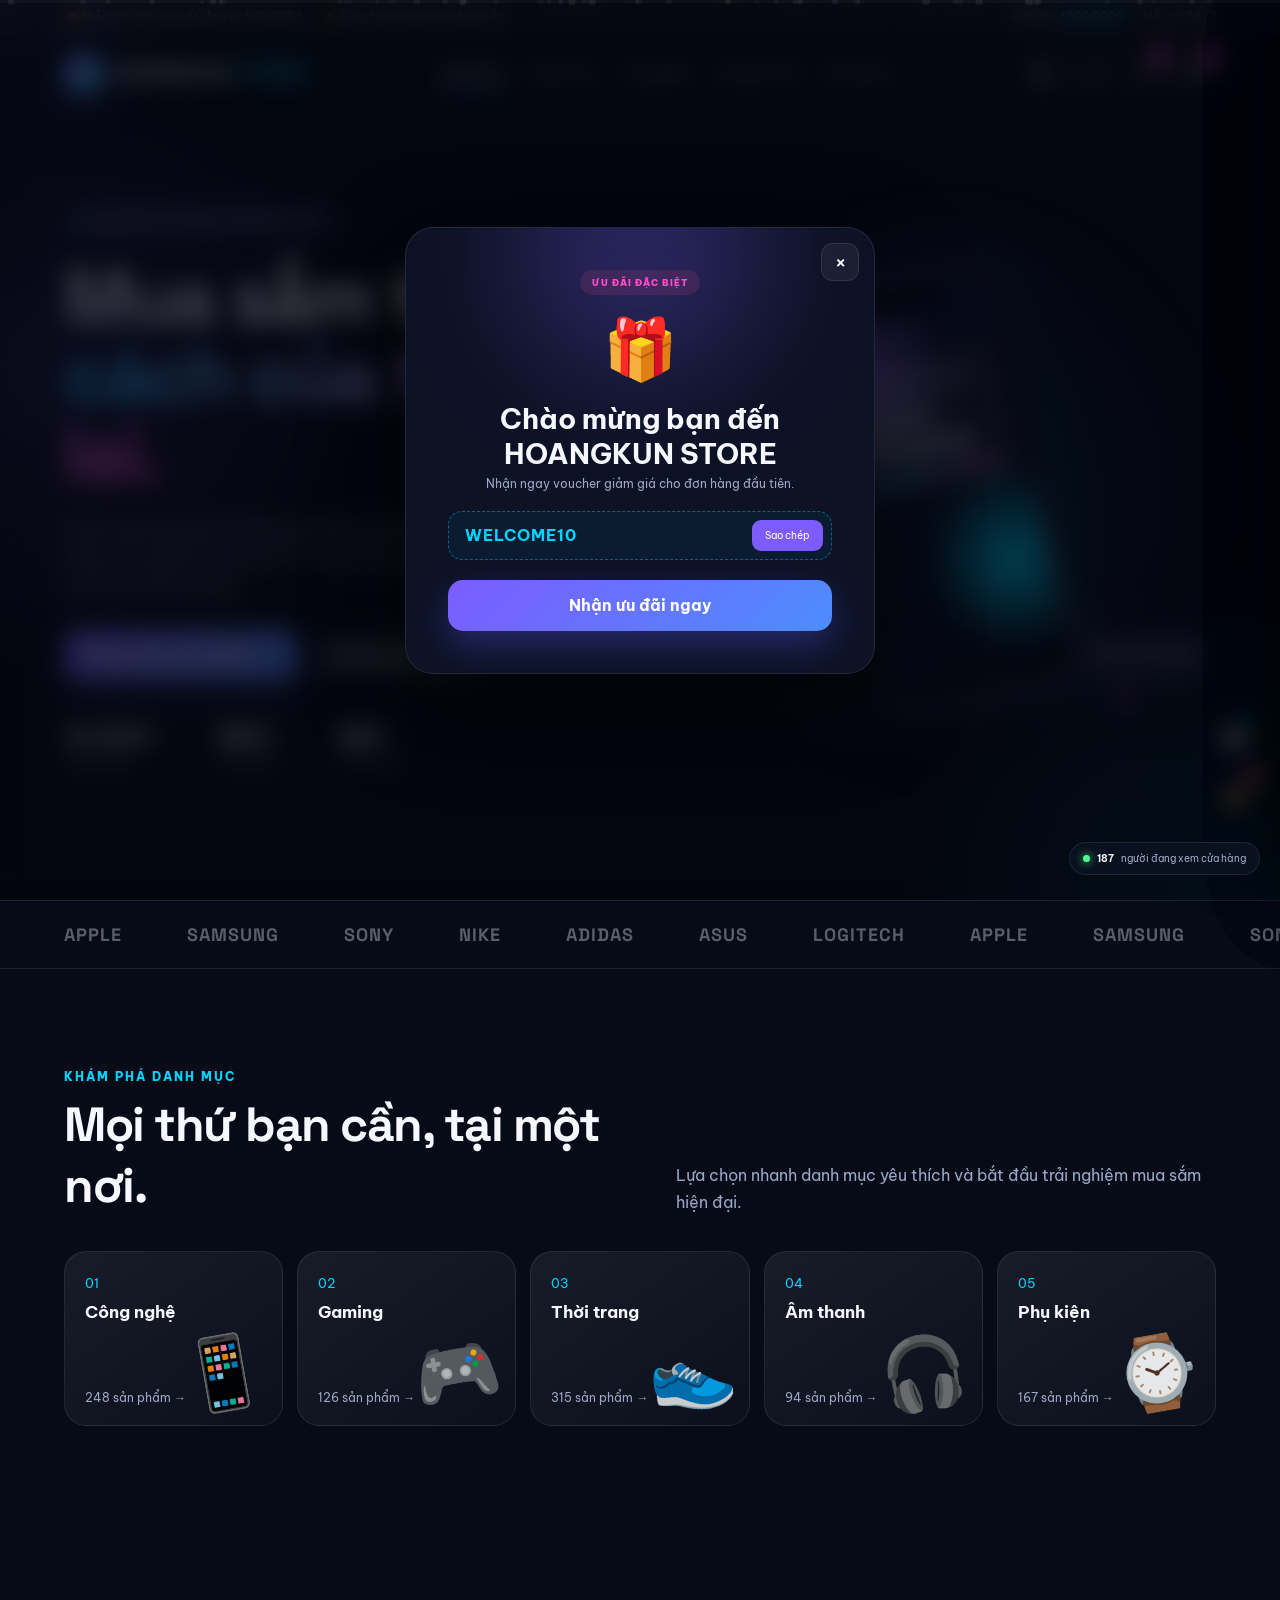
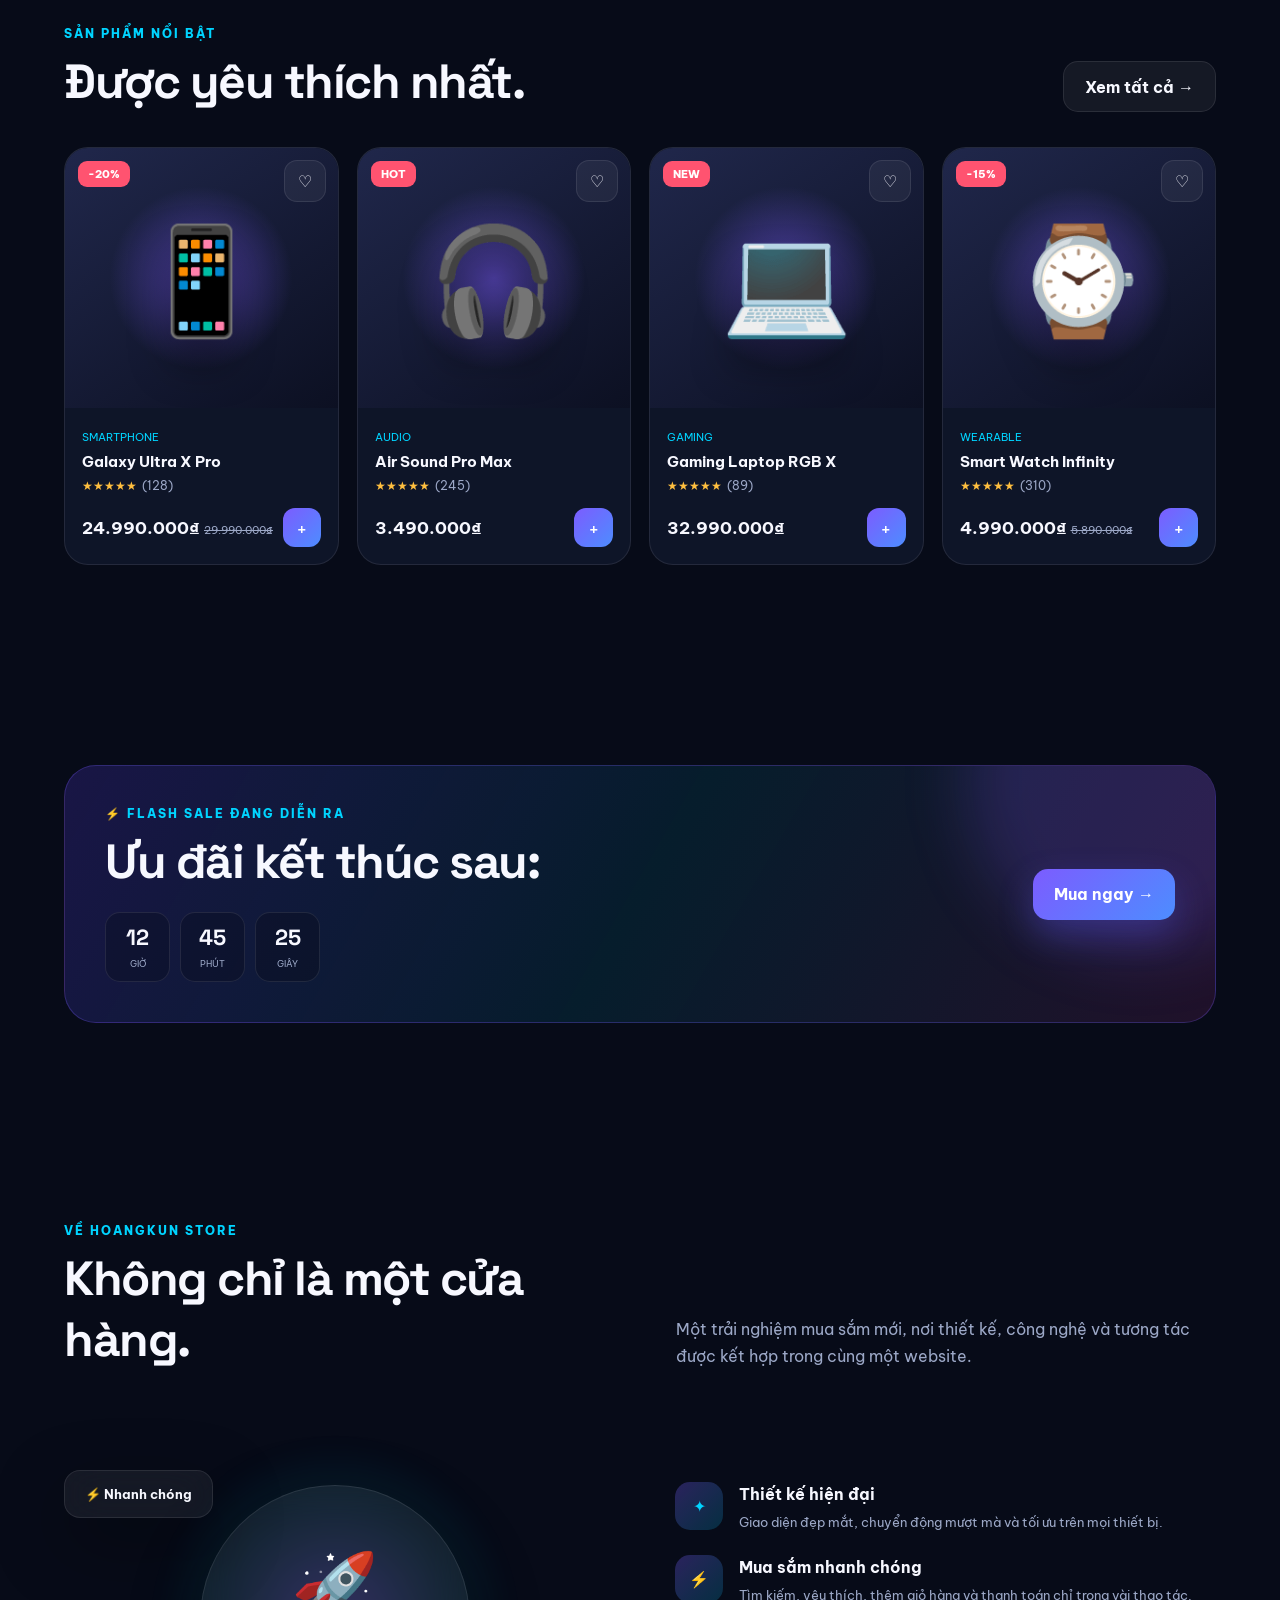
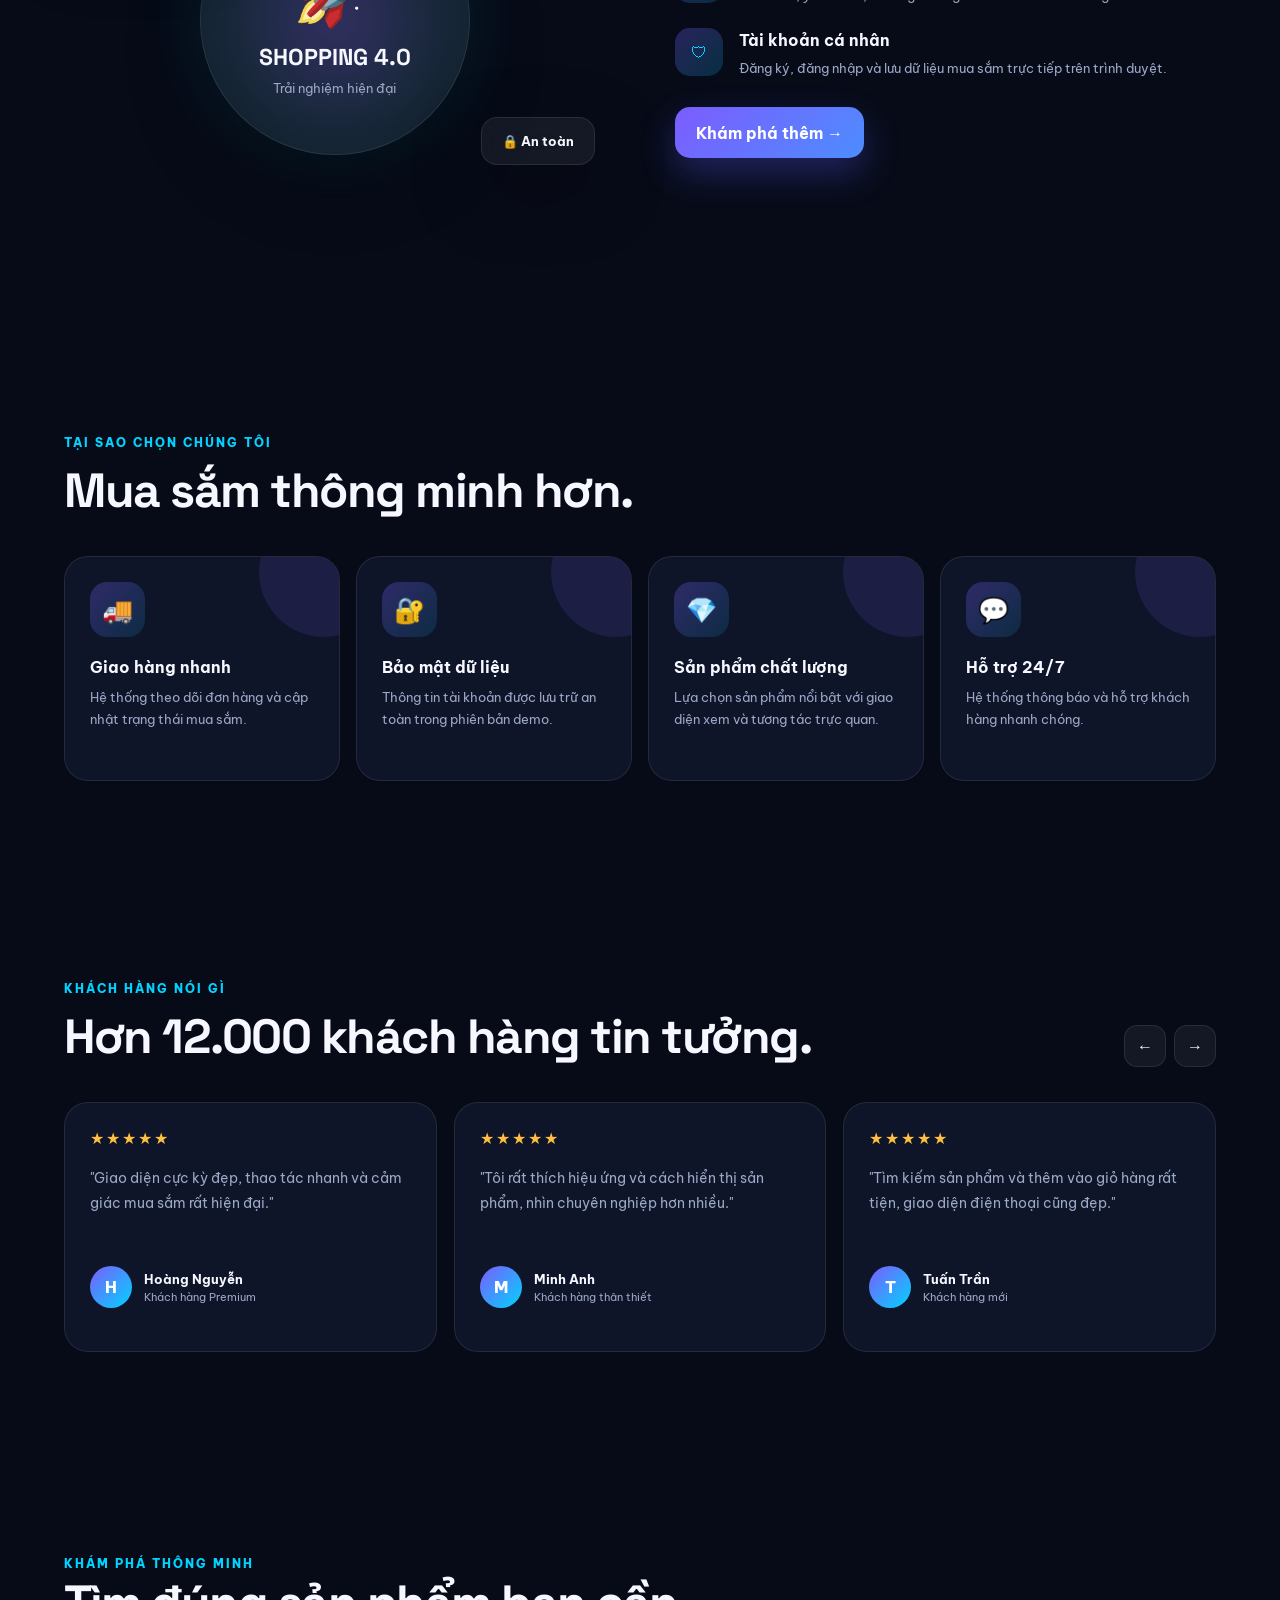
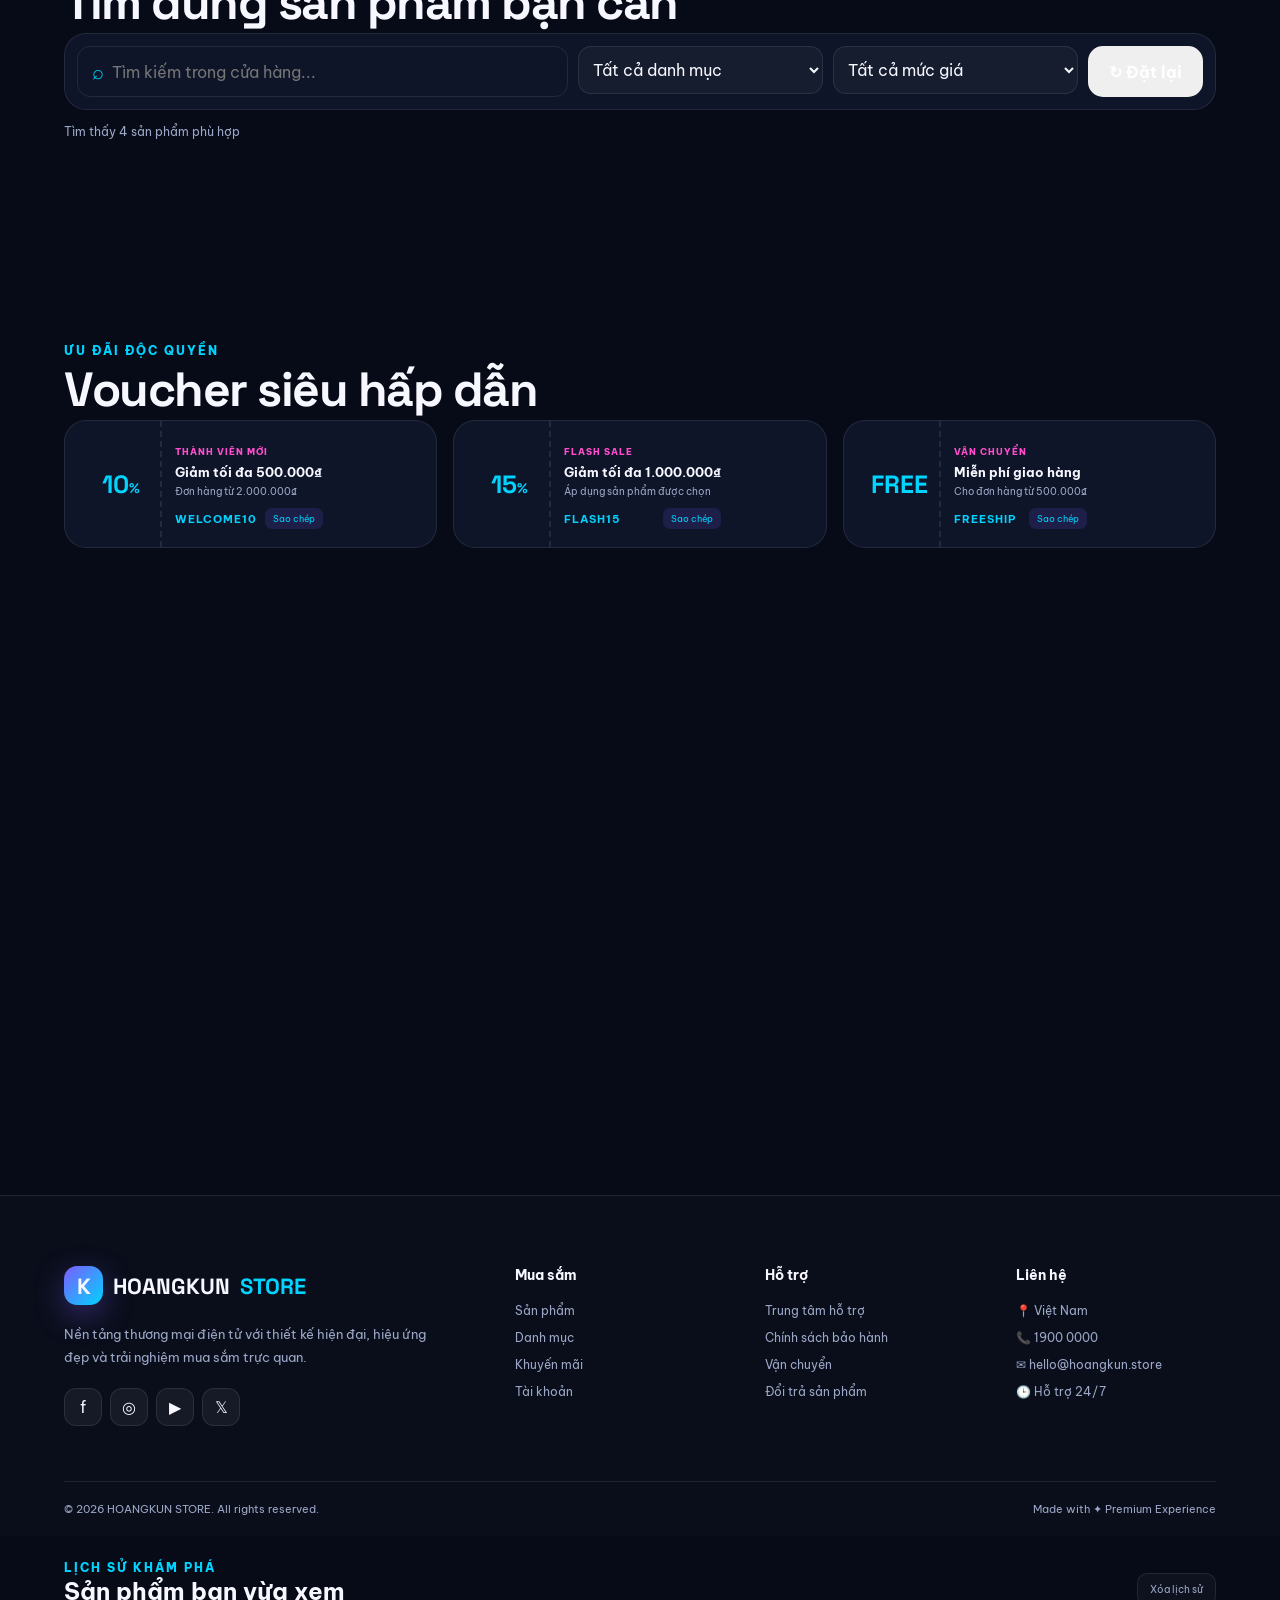
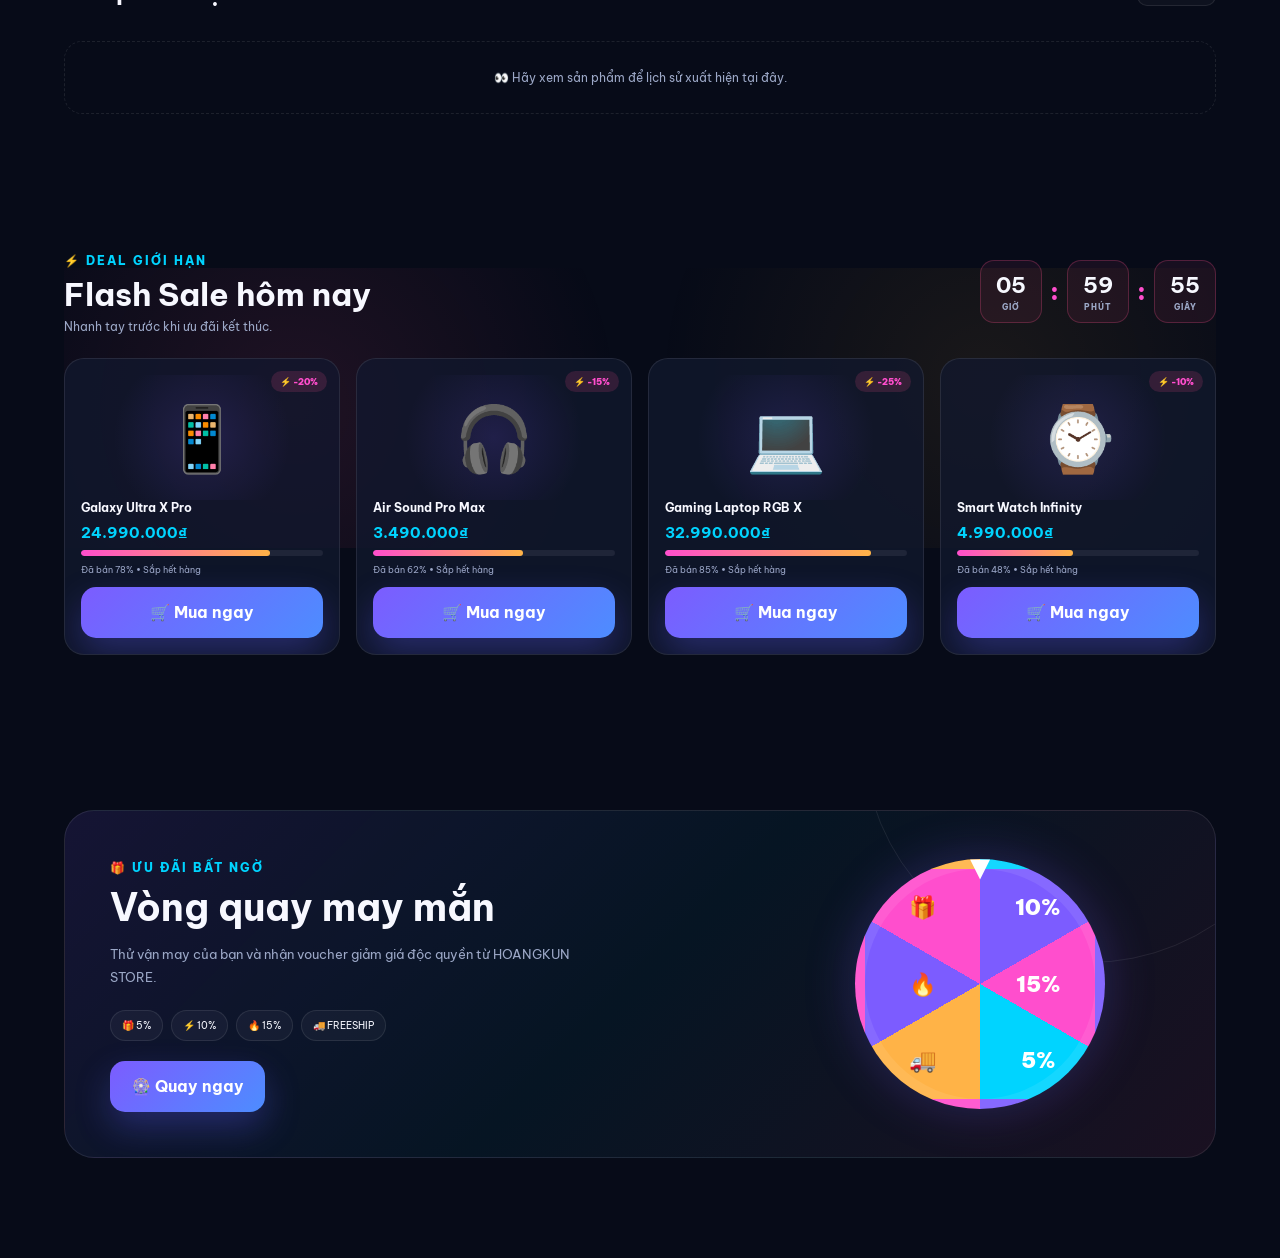
==== index.html @ 0fa78412 "Update index.html" ====
<!DOCTYPE html>
<html lang="vi">
<head>
<meta charset="UTF-8">
<meta name="viewport" content="width=device-width,initial-scale=1.0">
<meta name="theme-color" content="#070b18">
<title>HOANGKUN STORE | Premium Shopping</title>
<link rel="preconnect" href="https://fonts.googleapis.com">
<link rel="preconnect" href="https://fonts.gstatic.com" crossorigin>
<link href="https://fonts.googleapis.com/css2?family=Be+Vietnam+Pro:wght@400;500;600;700;800;900&family=Space+Grotesk:wght@400;500;600;700&display=swap" rel="stylesheet">
<style>
:root{
    --bg:#070b18;
    --bg2:#0d1225;
    --card:rgba(18,25,48,.72);
    --card-solid:#111a31;
    --text:#f7f8ff;
    --muted:#9ca8c7;
    --primary:#7c5cff;
    --primary2:#00d4ff;
    --pink:#ff4ecd;
    --green:#00d084;
    --yellow:#ffbf3f;
    --danger:#ff5370;
    --border:rgba(255,255,255,.09);
    --shadow:0 25px 70px rgba(0,0,0,.35);
    --radius:24px;
}
*{margin:0;padding:0;box-sizing:border-box}
html{scroll-behavior:smooth}
body{
    font-family:"Be Vietnam Pro",sans-serif;
    background:var(--bg);
    color:var(--text);
    overflow-x:hidden;
}
body.light{
    --bg:#f5f7ff;
    --bg2:#e8edff;
    --card:rgba(255,255,255,.78);
    --card-solid:#fff;
    --text:#11152a;
    --muted:#68708d;
    --border:rgba(17,21,42,.1);
}
button,input,select{font:inherit}
button{border:0;cursor:pointer}
a{text-decoration:none;color:inherit}
img{display:block;max-width:100%}
::-webkit-scrollbar{width:9px}
::-webkit-scrollbar-track{background:var(--bg)}
::-webkit-scrollbar-thumb{
    background:linear-gradient(var(--primary),var(--primary2));
    border-radius:20px;
}
#loader{
    position:fixed;
    inset:0;
    z-index:99999;
    display:flex;
    align-items:center;
    justify-content:center;
    background:#060914;
    transition:opacity .7s,visibility .7s;
}
#loader.hide{opacity:0;visibility:hidden}
.loader-box{text-align:center}
.loader-logo{
    font:800 30px "Space Grotesk",sans-serif;
    letter-spacing:2px;
    margin-bottom:22px;
}
.loader-logo span{color:var(--primary2)}
.loader-line{
    width:230px;
    height:5px;
    overflow:hidden;
    background:rgba(255,255,255,.08);
    border-radius:20px;
}
.loader-line i{
    display:block;
    width:45%;
    height:100%;
    background:linear-gradient(90deg,var(--primary),var(--primary2),var(--pink));
    border-radius:20px;
    animation:load 1.2s infinite ease-in-out;
}
@keyframes load{
    0%{transform:translateX(-120%)}
    100%{transform:translateX(300%)}
}
#particles{
    position:fixed;
    inset:0;
    z-index:-1;
    overflow:hidden;
    pointer-events:none;
}
.particle{
    position:absolute;
    width:4px;
    height:4px;
    border-radius:50%;
    background:#fff;
    opacity:.35;
    animation:floatParticle linear infinite;
}
@keyframes floatParticle{
    from{transform:translateY(105vh) scale(.5);opacity:0}
    10%,90%{opacity:.5}
    to{transform:translateY(-10vh) scale(1.5);opacity:0}
}
.cursor-glow{
    position:fixed;
    width:420px;
    height:420px;
    border-radius:50%;
    background:radial-gradient(circle,rgba(124,92,255,.12),transparent 65%);
    pointer-events:none;
    transform:translate(-50%,-50%);
    z-index:-1;
    transition:left .08s,top .08s;
}
.topbar{
    padding:9px 5%;
    display:flex;
    justify-content:space-between;
    align-items:center;
    gap:20px;
    background:rgba(255,255,255,.035);
    border-bottom:1px solid var(--border);
    color:var(--muted);
    font-size:12px;
}
.topbar-left,.topbar-right{display:flex;align-items:center;gap:20px}
.topbar strong{color:var(--primary2)}
.header{
    position:fixed;
    top:0;
    left:0;
    width:100%;
    z-index:1000;
    transition:.35s;
}
.header.scrolled{
    background:rgba(7,11,24,.78);
    backdrop-filter:blur(20px);
    box-shadow:0 10px 40px rgba(0,0,0,.18);
}
.light .header.scrolled{background:rgba(245,247,255,.82)}
.navbar{
    width:min(1440px,100%);
    margin:auto;
    min-height:76px;
    padding:0 5%;
    display:flex;
    align-items:center;
    justify-content:space-between;
    gap:25px;
}
.logo{
    display:flex;
    align-items:center;
    gap:10px;
    font:800 22px "Space Grotesk",sans-serif;
    white-space:nowrap;
}
.logo-icon{
    width:39px;
    height:39px;
    display:grid;
    place-items:center;
    border-radius:13px;
    background:linear-gradient(135deg,var(--primary),var(--primary2));
    box-shadow:0 10px 30px rgba(124,92,255,.35);
}
.logo b{color:var(--primary2)}
.nav-links{
    display:flex;
    align-items:center;
    gap:26px;
    list-style:none;
}
.nav-links a{
    position:relative;
    color:var(--muted);
    font-size:14px;
    transition:.25s;
}
.nav-links a:hover,.nav-links a.active{color:var(--text)}
.nav-links a.active:after{
    content:"";
    position:absolute;
    left:0;
    bottom:-9px;
    width:100%;
    height:2px;
    border-radius:10px;
    background:linear-gradient(90deg,var(--primary),var(--primary2));
}
.nav-actions{display:flex;align-items:center;gap:9px}
.icon-btn{
    position:relative;
    width:42px;
    height:42px;
    display:grid;
    place-items:center;
    border-radius:13px;
    background:rgba(255,255,255,.055);
    color:var(--text);
    border:1px solid var(--border);
    transition:.25s;
}
.icon-btn:hover{
    transform:translateY(-3px);
    background:rgba(124,92,255,.2);
}
.badge{
    position:absolute;
    top:-5px;
    right:-5px;
    min-width:19px;
    height:19px;
    padding:0 5px;
    display:grid;
    place-items:center;
    border-radius:50px;
    background:var(--pink);
    color:#fff;
    font-size:10px;
    font-weight:800;
}
.mobile-menu{display:none}
.hero{
    position:relative;
    min-height:100vh;
    padding:145px 5% 70px;
    display:flex;
    align-items:center;
    overflow:hidden;
}
.hero:before{
    content:"";
    position:absolute;
    width:650px;
    height:650px;
    left:-260px;
    top:40px;
    border-radius:50%;
    background:radial-gradient(circle,rgba(124,92,255,.22),transparent 67%);
}
.hero:after{
    content:"";
    position:absolute;
    width:700px;
    height:700px;
    right:-300px;
    bottom:-350px;
    border-radius:50%;
    background:radial-gradient(circle,rgba(0,212,255,.16),transparent 68%);
}
.hero-inner{
    width:min(1350px,100%);
    margin:auto;
    display:grid;
    grid-template-columns:1fr 1fr;
    align-items:center;
    gap:50px;
}
.hero-tag{
    width:max-content;
    display:flex;
    align-items:center;
    gap:8px;
    padding:9px 14px;
    margin-bottom:20px;
    border:1px solid rgba(124,92,255,.3);
    border-radius:50px;
    background:rgba(124,92,255,.08);
    color:#c6bdff;
    font-size:12px;
}
.live-dot{
    width:7px;
    height:7px;
    border-radius:50%;
    background:var(--green);
    box-shadow:0 0 14px var(--green);
    animation:pulse 1.5s infinite;
}
@keyframes pulse{
    50%{transform:scale(1.7);opacity:.4}
}
.hero h1{
    max-width:720px;
    font:800 clamp(42px,6vw,82px)/1.02 "Space Grotesk",sans-serif;
    letter-spacing:-3px;
}
.hero h1 span{
    background:linear-gradient(90deg,var(--primary2),#b89cff,var(--pink));
    -webkit-background-clip:text;
    color:transparent;
}
.hero p{
    max-width:610px;
    margin:22px 0 28px;
    color:var(--muted);
    font-size:16px;
    line-height:1.8;
}
.hero-buttons{display:flex;flex-wrap:wrap;gap:12px}
.btn{
    min-height:51px;
    padding:0 21px;
    display:inline-flex;
    align-items:center;
    justify-content:center;
    gap:9px;
    border-radius:15px;
    color:#fff;
    font-weight:700;
    transition:.3s;
}
.btn-primary{
    background:linear-gradient(135deg,var(--primary),#4d8dff);
    box-shadow:0 15px 35px rgba(94,92,255,.3);
}
.btn-primary:hover{transform:translateY(-4px);box-shadow:0 20px 45px rgba(94,92,255,.42)}
.btn-dark{
    background:rgba(255,255,255,.06);
    border:1px solid var(--border);
    color:var(--text);
}
.btn-dark:hover{background:rgba(255,255,255,.11);transform:translateY(-3px)}
.hero-stats{
    display:flex;
    gap:28px;
    margin-top:40px;
}
.hero-stat{padding-right:28px;border-right:1px solid var(--border)}
.hero-stat:last-child{border:0}
.hero-stat strong{
    display:block;
    font:800 25px "Space Grotesk",sans-serif;
}
.hero-stat span{font-size:12px;color:var(--muted)}
.hero-visual{
    position:relative;
    min-height:570px;
    display:flex;
    align-items:center;
    justify-content:center;
}
.orbit{
    position:absolute;
    width:530px;
    aspect-ratio:1;
    border:1px solid rgba(255,255,255,.08);
    border-radius:50%;
    animation:spin 22s linear infinite;
}
.orbit:before,.orbit:after{
    content:"";
    position:absolute;
    width:11px;
    height:11px;
    border-radius:50%;
    box-shadow:0 0 25px currentColor;
}
.orbit:before{top:12%;left:12%;background:var(--primary2);color:var(--primary2)}
.orbit:after{bottom:9%;right:14%;background:var(--pink);color:var(--pink)}
.orbit.two{
    width:400px;
    animation-direction:reverse;
    animation-duration:15s;
}
@keyframes spin{to{transform:rotate(360deg)}}
.product-stage{
    position:relative;
    width:min(420px,85vw);
    aspect-ratio:1;
    z-index:2;
    display:grid;
    place-items:center;
    border-radius:48% 52% 52% 48%;
    background:
        radial-gradient(circle at 35% 25%,rgba(255,255,255,.22),transparent 8%),
        radial-gradient(circle at center,rgba(124,92,255,.24),rgba(0,212,255,.07) 45%,transparent 68%);
    box-shadow:inset 0 0 100px rgba(124,92,255,.12),0 0 100px rgba(124,92,255,.14);
}
.phone{
    position:relative;
    width:220px;
    height:440px;
    padding:10px;
    border-radius:37px;
    background:linear-gradient(145deg,#313851,#080b16 45%,#343a54);
    box-shadow:-35px 35px 65px rgba(0,0,0,.42),15px 0 50px rgba(0,212,255,.12);
    transform:rotate(-12deg) rotateY(-18deg);
    animation:phoneFloat 4s ease-in-out infinite;
}
@keyframes phoneFloat{
    50%{transform:translateY(-16px) rotate(-7deg) rotateY(-10deg)}
}
.phone:before{
    content:"";
    position:absolute;
    top:17px;
    left:50%;
    transform:translateX(-50%);
    width:85px;
    height:24px;
    border-radius:20px;
    background:#050711;
    z-index:3;
}
.phone-screen{
    height:100%;
    overflow:hidden;
    border-radius:29px;
    background:
        radial-gradient(circle at 20% 20%,#936cff,transparent 25%),
        radial-gradient(circle at 80% 70%,#00d4ff,transparent 28%),
        linear-gradient(145deg,#151c45,#060915);
}
.screen-card{
    margin:75px 15px 0;
    padding:16px;
    border:1px solid rgba(255,255,255,.13);
    border-radius:18px;
    background:rgba(255,255,255,.08);
    backdrop-filter:blur(10px);
}
.screen-card small{color:#c7ceea}
.screen-card h3{margin:8px 0;font-size:23px}
.screen-bar{
    height:7px;
    margin-top:12px;
    border-radius:20px;
    background:linear-gradient(90deg,var(--primary2),var(--pink));
}
.float-card{
    position:absolute;
    z-index:4;
    padding:14px 16px;
    border:1px solid var(--border);
    border-radius:18px;
    background:rgba(16,22,42,.72);
    backdrop-filter:blur(16px);
    box-shadow:var(--shadow);
    animation:floatCard 4s ease-in-out infinite;
}
.float-card b{display:block;font-size:14px}
.float-card span{display:block;margin-top:4px;color:var(--muted);font-size:11px}
.float-card.one{left:0;top:16%}
.float-card.two{right:0;bottom:14%;animation-delay:-2s}
@keyframes floatCard{
    50%{transform:translateY(-12px)}
}
.brands{
    padding:22px 5%;
    border-top:1px solid var(--border);
    border-bottom:1px solid var(--border);
    overflow:hidden;
}
.brand-track{
    width:max-content;
    display:flex;
    align-items:center;
    gap:65px;
    color:rgba(255,255,255,.34);
    animation:marquee 20s linear infinite;
}
.brand-track span{
    font:700 18px "Space Grotesk",sans-serif;
    letter-spacing:1px;
}
@keyframes marquee{to{transform:translateX(-30%)}}
.section{
    width:min(1350px,90%);
    margin:auto;
    padding:100px 0;
}
.section-head{
    display:flex;
    align-items:end;
    justify-content:space-between;
    gap:20px;
    margin-bottom:35px;
}
.eyebrow{
    margin-bottom:10px;
    color:var(--primary2);
    font-size:12px;
    font-weight:800;
    letter-spacing:2px;
}
.section-title{
    font:800 clamp(30px,4vw,48px) "Space Grotesk",sans-serif;
    letter-spacing:-1.5px;
}
.section-desc{
    max-width:540px;
    color:var(--muted);
    line-height:1.7;
}
.category-grid{
    display:grid;
    grid-template-columns:repeat(5,1fr);
    gap:14px;
}
.category{
    position:relative;
    min-height:175px;
    overflow:hidden;
    padding:20px;
    border:1px solid var(--border);
    border-radius:22px;
    background:linear-gradient(145deg,rgba(255,255,255,.07),rgba(255,255,255,.025));
    transition:.35s;
}
.category:hover{
    transform:translateY(-8px);
    border-color:rgba(124,92,255,.45);
}
.category .emoji{
    position:absolute;
    right:15px;
    bottom:9px;
    font-size:70px;
    opacity:.9;
    transform:rotate(-10deg);
    transition:.35s;
}
.category:hover .emoji{transform:rotate(5deg) scale(1.08)}
.category small{color:var(--primary2)}
.category h3{margin-top:9px;font-size:17px}
.category span{position:absolute;left:20px;bottom:20px;color:var(--muted);font-size:12px}
.products{
    display:grid;
    grid-template-columns:repeat(4,1fr);
    gap:18px;
}
.product-card{
    position:relative;
    overflow:hidden;
    border:1px solid var(--border);
    border-radius:24px;
    background:var(--card);
    transition:.35s;
}
.product-card:hover{
    transform:translateY(-9px);
    border-color:rgba(124,92,255,.4);
    box-shadow:var(--shadow);
}
.product-image{
    position:relative;
    height:260px;
    display:flex;
    align-items:center;
    justify-content:center;
    overflow:hidden;
    background:linear-gradient(145deg,#20274b,#0c1022);
}
.product-image:before{
    content:"";
    position:absolute;
    width:190px;
    height:190px;
    border-radius:50%;
    background:radial-gradient(circle,rgba(124,92,255,.55),transparent 68%);
}
.product-art{
    position:relative;
    z-index:2;
    font-size:105px;
    filter:drop-shadow(0 25px 20px rgba(0,0,0,.35));
    transition:.45s;
}
.product-card:hover .product-art{transform:scale(1.13) rotate(-5deg)}
.sale-tag{
    position:absolute;
    top:13px;
    left:13px;
    z-index:3;
    padding:6px 10px;
    border-radius:9px;
    background:var(--danger);
    color:#fff;
    font-size:11px;
    font-weight:800;
}
.product-heart{
    position:absolute;
    top:12px;
    right:12px;
    z-index:4;
}
.product-info{padding:17px}
.product-category{color:var(--primary2);font-size:11px}
.product-name{
    margin:7px 0;
    font-size:15px;
    white-space:nowrap;
    overflow:hidden;
    text-overflow:ellipsis;
}
.rating{display:flex;align-items:center;gap:5px;color:var(--yellow);font-size:12px}
.rating em{color:var(--muted);font-style:normal}
.product-bottom{
    display:flex;
    align-items:center;
    justify-content:space-between;
    gap:10px;
    margin-top:15px;
}
.price strong{font-size:17px}
.price del{margin-left:4px;color:var(--muted);font-size:11px}
.add-cart{
    width:39px;
    height:39px;
    border-radius:12px;
    background:linear-gradient(135deg,var(--primary),#4d8dff);
    color:#fff;
    font-size:19px;
}
.add-cart:hover{transform:rotate(90deg)}
.flash-sale{
    position:relative;
    overflow:hidden;
    padding:40px;
    border:1px solid rgba(124,92,255,.28);
    border-radius:32px;
    background:linear-gradient(120deg,rgba(91,62,235,.22),rgba(0,212,255,.09),rgba(255,78,205,.1));
}
.flash-sale:after{
    content:"";
    position:absolute;
    width:350px;
    height:350px;
    right:-100px;
    top:-160px;
    border-radius:50%;
    background:rgba(124,92,255,.18);
    filter:blur(30px);
}
.flash-inner{
    position:relative;
    z-index:2;
    display:grid;
    grid-template-columns:1fr auto;
    gap:30px;
    align-items:center;
}
.countdown{display:flex;gap:10px}
.time-box{
    min-width:65px;
    padding:10px;
    border:1px solid var(--border);
    border-radius:15px;
    background:rgba(7,11,24,.32);
    text-align:center;
}
.time-box b{display:block;font:800 22px "Space Grotesk",sans-serif}
.time-box span{color:var(--muted);font-size:9px}
.view-btn{
    padding:10px 14px;
    border-radius:12px;
    background:rgba(255,255,255,.08);
    color:var(--text);
    border:1px solid var(--border);
}
.reveal{
    opacity:0;
    transform:translateY(35px);
    transition:opacity .7s ease,transform .7s ease;
}
.reveal.show{opacity:1;transform:none}
@media(max-width:1050px){
    .hero-inner{grid-template-columns:1fr}
    .hero-content{text-align:center}
    .hero-tag,.hero-buttons{margin-left:auto;margin-right:auto}
    .hero-stats{justify-content:center}
    .hero-visual{min-height:500px}
    .category-grid{grid-template-columns:repeat(3,1fr)}
    .products{grid-template-columns:repeat(3,1fr)}
}
@media(max-width:760px){
    .topbar{display:none}
    .navbar{min-height:66px}
    .nav-links{display:none}
    .mobile-menu{display:grid}
    .hero{padding-top:115px}
    .hero h1{font-size:48px}
    .hero-visual{min-height:440px}
    .orbit{width:390px}
    .orbit.two{width:300px}
    .phone{transform:scale(.8) rotate(-10deg)}
    .float-card.one{left:0}
    .float-card.two{right:0}
    .category-grid{grid-template-columns:repeat(2,1fr)}
    .products{grid-template-columns:repeat(2,1fr)}
    .section{padding:70px 0}
    .section-head{align-items:flex-start;flex-direction:column}
    .flash-inner{grid-template-columns:1fr}
}
@media(max-width:500px){
    .navbar{padding:0 4%}
    .nav-actions .icon-btn:first-child{display:none}
    .hero{padding-left:5%;padding-right:5%}
    .hero h1{font-size:39px;letter-spacing:-2px}
    .hero p{font-size:14px}
    .hero-stats{gap:10px}
    .hero-stat{padding-right:10px}
    .hero-stat strong{font-size:19px}
    .product-image{height:205px}
    .product-art{font-size:80px}
    .category{min-height:145px}
    .category .emoji{font-size:55px}
    .flash-sale{padding:25px 18px}
    .countdown{gap:6px}
    .time-box{min-width:54px}
}

    /* ================= ABOUT ================= */
.about-grid{
    display:grid;
    grid-template-columns:1fr 1fr;
    gap:70px;
    align-items:center;
}
.about-visual{
    position:relative;
    min-height:430px;
    display:grid;
    place-items:center;
}
.about-glow{
    position:absolute;
    width:360px;
    height:360px;
    border-radius:50%;
    background:radial-gradient(circle,rgba(124,92,255,.3),rgba(0,212,255,.08) 45%,transparent 70%);
    filter:blur(10px);
}
.about-box{
    position:relative;
    z-index:2;
    border:1px solid var(--border);
    background:rgba(255,255,255,.06);
    backdrop-filter:blur(20px);
    box-shadow:var(--shadow);
}
.about-main{
    width:270px;
    height:270px;
    display:flex;
    flex-direction:column;
    align-items:center;
    justify-content:center;
    border-radius:50%;
    animation:aboutFloat 5s ease-in-out infinite;
}
.about-main span{
    font-size:70px;
    margin-bottom:10px;
}
.about-main b{
    font:800 23px "Space Grotesk",sans-serif;
}
.about-main small{
    margin-top:8px;
    color:var(--muted);
}
.about-small{
    position:absolute;
    padding:15px 20px;
    border-radius:16px;
    font-size:13px;
    font-weight:700;
}
.about-small.one{
    left:0;
    top:65px;
    animation:floatCard 4s ease-in-out infinite;
}
.about-small.two{
    right:10px;
    bottom:70px;
    animation:floatCard 4s ease-in-out infinite -2s;
}
@keyframes aboutFloat{
    50%{
        transform:translateY(-15px) rotate(4deg);
    }
}
.about-list{
    display:flex;
    flex-direction:column;
    gap:22px;
}
.about-item{
    display:flex;
    align-items:flex-start;
    gap:16px;
}
.about-icon{
    flex:none;
    width:48px;
    height:48px;
    display:grid;
    place-items:center;
    border-radius:15px;
    background:linear-gradient(135deg,rgba(124,92,255,.3),rgba(0,212,255,.18));
    color:var(--primary2);
}
.about-item h3{
    margin:2px 0 7px;
    font-size:16px;
}
.about-item p{
    color:var(--muted);
    font-size:13px;
    line-height:1.7;
}
.about-content>.btn{
    margin-top:28px;
}

/* ================= FEATURES ================= */
.feature-grid{
    display:grid;
    grid-template-columns:repeat(4,1fr);
    gap:16px;
}
.feature-card{
    position:relative;
    overflow:hidden;
    min-height:225px;
    padding:25px;
    border:1px solid var(--border);
    border-radius:24px;
    background:var(--card);
    transition:.35s;
}
.feature-card:before{
    content:"";
    position:absolute;
    width:130px;
    height:130px;
    right:-50px;
    top:-50px;
    border-radius:50%;
    background:rgba(124,92,255,.13);
    transition:.35s;
}
.feature-card:hover{
    transform:translateY(-8px);
    border-color:rgba(124,92,255,.45);
}
.feature-card:hover:before{
    transform:scale(2);
}
.feature-icon{
    position:relative;
    z-index:2;
    width:55px;
    height:55px;
    display:grid;
    place-items:center;
    margin-bottom:20px;
    border-radius:17px;
    background:linear-gradient(135deg,rgba(124,92,255,.3),rgba(0,212,255,.12));
    font-size:25px;
}
.feature-card h3{
    position:relative;
    z-index:2;
    margin-bottom:9px;
    font-size:16px;
}
.feature-card p{
    position:relative;
    z-index:2;
    color:var(--muted);
    font-size:13px;
    line-height:1.7;
}

/* ================= REVIEWS ================= */
.review-slider{
    display:grid;
    grid-template-columns:repeat(3,1fr);
    gap:17px;
    overflow:hidden;
}
.review-card{
    min-height:250px;
    padding:25px;
    border:1px solid var(--border);
    border-radius:24px;
    background:var(--card);
    transition:.35s;
}
.review-card:hover{
    transform:translateY(-7px);
    border-color:rgba(0,212,255,.3);
}
.review-stars{
    margin-bottom:18px;
    color:var(--yellow);
    letter-spacing:2px;
}
.review-card>p{
    min-height:80px;
    color:var(--muted);
    font-size:14px;
    line-height:1.8;
}
.review-user{
    display:flex;
    align-items:center;
    gap:12px;
    margin-top:20px;
}
.avatar{
    width:42px;
    height:42px;
    display:grid;
    place-items:center;
    border-radius:50%;
    background:linear-gradient(135deg,var(--primary),var(--primary2));
    color:#fff;
    font-weight:800;
}
.review-user b{
    display:block;
    font-size:13px;
}
.review-user span{
    display:block;
    margin-top:3px;
    color:var(--muted);
    font-size:11px;
}
.slider-buttons{
    display:flex;
    gap:8px;
}

/* ================= NEWSLETTER ================= */
.newsletter{
    position:relative;
    overflow:hidden;
    padding:60px 8%;
    border:1px solid rgba(124,92,255,.3);
    border-radius:32px;
    background:linear-gradient(125deg,rgba(124,92,255,.2),rgba(0,212,255,.08));
    text-align:center;
}
.newsletter-glow{
    position:absolute;
    width:350px;
    height:350px;
    border-radius:50%;
    filter:blur(30px);
    pointer-events:none;
}
.newsletter-glow.one{
    left:-160px;
    top:-180px;
    background:rgba(124,92,255,.2);
}
.newsletter-glow.two{
    right:-160px;
    bottom:-180px;
    background:rgba(0,212,255,.15);
}
.newsletter-content{
    position:relative;
    z-index:2;
}
.newsletter h2{
    font:800 clamp(28px,4vw,45px) "Space Grotesk",sans-serif;
}
.newsletter p{
    margin:13px auto 25px;
    color:var(--muted);
    font-size:14px;
}
.newsletter-form{
    width:min(580px,100%);
    margin:auto;
    display:flex;
    gap:8px;
    padding:7px;
    border:1px solid var(--border);
    border-radius:18px;
    background:rgba(7,11,24,.3);
}
.newsletter-form input{
    flex:1;
    min-width:0;
    padding:0 15px;
    outline:none;
    border:0;
    background:transparent;
    color:var(--text);
}
.newsletter-form input::placeholder{
    color:var(--muted);
}

/* ================= FOOTER ================= */
.footer{
    margin-top:20px;
    padding:70px 5% 20px;
    border-top:1px solid var(--border);
    background:rgba(255,255,255,.015);
}
.footer-grid{
    width:min(1350px,100%);
    margin:auto;
    display:grid;
    grid-template-columns:2fr 1fr 1fr 1fr;
    gap:50px;
}
.footer-brand p{
    max-width:380px;
    margin:18px 0;
    color:var(--muted);
    font-size:13px;
    line-height:1.8;
}
.socials{
    display:flex;
    gap:8px;
}
.socials button{
    width:38px;
    height:38px;
    border:1px solid var(--border);
    border-radius:12px;
    background:rgba(255,255,255,.05);
    color:var(--text);
    transition:.25s;
}
.socials button:hover{
    transform:translateY(-4px);
    background:var(--primary);
}
.footer-col{
    display:flex;
    flex-direction:column;
    gap:12px;
}
.footer-col h4{
    margin-bottom:7px;
    font-size:14px;
}
.footer-col a{
    color:var(--muted);
    font-size:12px;
    transition:.25s;
}
.footer-col a:hover{
    color:var(--primary2);
    transform:translateX(4px);
}
.footer-bottom{
    width:min(1350px,100%);
    margin:55px auto 0;
    padding-top:20px;
    display:flex;
    justify-content:space-between;
    gap:20px;
    border-top:1px solid var(--border);
    color:var(--muted);
    font-size:11px;
}

/* ================= MODAL ================= */
.modal{
    position:fixed;
    inset:0;
    z-index:5000;
    display:flex;
    align-items:center;
    justify-content:center;
    padding:20px;
    background:rgba(3,5,12,.72);
    backdrop-filter:blur(12px);
    opacity:0;
    visibility:hidden;
    transition:.3s;
}
.modal.active{
    opacity:1;
    visibility:visible;
}
.modal-box{
    position:relative;
    width:min(560px,100%);
    max-height:92vh;
    overflow:auto;
    padding:32px;
    border:1px solid var(--border);
    border-radius:28px;
    background:var(--bg2);
    box-shadow:0 30px 100px rgba(0,0,0,.45);
    transform:translateY(30px) scale(.97);
    transition:.35s;
}
.modal.active .modal-box{
    transform:none;
}
.modal-close{
    position:absolute;
    top:15px;
    right:15px;
    width:38px;
    height:38px;
    display:grid;
    place-items:center;
    border:1px solid var(--border);
    border-radius:12px;
    background:rgba(255,255,255,.06);
    color:var(--text);
    font-size:23px;
    transition:.25s;
}
.modal-close:hover{
    transform:rotate(90deg);
    background:var(--danger);
}
.modal-title{
    margin-bottom:25px;
}
.modal-title h2{
    font:800 30px "Space Grotesk",sans-serif;
}
.search-large{
    display:flex;
    align-items:center;
    gap:12px;
    padding:0 17px;
    border:1px solid var(--border);
    border-radius:16px;
    background:rgba(255,255,255,.05);
}
.search-large span{
    color:var(--primary2);
    font-size:25px;
}
.search-large input{
    width:100%;
    height:60px;
    outline:none;
    border:0;
    background:transparent;
    color:var(--text);
}
.search-results{
    margin-top:14px;
}
.empty-text{
    padding:20px;
    color:var(--muted);
    text-align:center;
    font-size:13px;
}
.search-result-item{
    display:flex;
    align-items:center;
    justify-content:space-between;
    gap:15px;
    padding:14px;
    margin-bottom:8px;
    border:1px solid var(--border);
    border-radius:14px;
    background:rgba(255,255,255,.035);
}
.search-result-left{
    display:flex;
    align-items:center;
    gap:12px;
    margin-bottom:0;
}
.search-result-icon{
    width:45px;
    height:45px;
    display:grid;
    place-items:center;
    border-radius:12px;
    background:rgba(124,92,255,.15);
    font-size:22px;
}
.search-result-item b{
    display:block;
    font-size:13px;
}
.search-result-item span{
    display:block;
    margin-top:3px;
    color:var(--muted);
    font-size:11px;
}

/* ================= AUTH ================= */
.auth-box{
    width:min(500px,100%);
}
.auth-panel{
    display:none;
}
.auth-panel.active{
    display:block;
    animation:authIn .35s ease;
}
@keyframes authIn{
    from{opacity:0;transform:translateX(15px)}
    to{opacity:1;transform:none}
}
.auth-head{
    display:flex;
    align-items:center;
    gap:13px;
    margin-bottom:25px;
}
.auth-logo{
    width:50px;
    height:50px;
    display:grid;
    place-items:center;
    border-radius:16px;
    background:linear-gradient(135deg,var(--primary),var(--primary2));
    color:#fff;
    font:800 24px "Space Grotesk",sans-serif;
}
.auth-head h2{
    font:800 24px "Space Grotesk",sans-serif;
}
.auth-head p{
    margin-top:4px;
    color:var(--muted);
    font-size:12px;
}
.auth-form{
    display:flex;
    flex-direction:column;
    gap:8px;
}
.auth-form label:not(.check-label){
    margin-top:5px;
    font-size:12px;
    font-weight:700;
}
.input-wrap{
    position:relative;
    display:flex;
    align-items:center;
    height:52px;
    padding:0 14px;
    border:1px solid var(--border);
    border-radius:14px;
    background:rgba(255,255,255,.04);
    transition:.25s;
}
.input-wrap:focus-within{
    border-color:var(--primary);
    box-shadow:0 0 0 3px rgba(124,92,255,.1);
}
.input-wrap>span{
    margin-right:10px;
    opacity:.65;
}
.input-wrap input{
    flex:1;
    min-width:0;
    outline:none;
    border:0;
    background:transparent;
    color:var(--text);
}
.show-pass{
    padding:4px;
    background:transparent;
    color:var(--muted);
}
.auth-options{
    display:flex;
    align-items:center;
    justify-content:space-between;
    gap:10px;
    margin:6px 0;
}
.check-label{
    display:flex;
    align-items:center;
    gap:7px;
    color:var(--muted);
    font-size:11px;
    cursor:pointer;
}
.check-label input{
    accent-color:var(--primary);
}
.text-btn,.auth-switch button{
    padding:0;
    background:transparent;
    color:var(--primary2);
    font-size:11px;
}
.auth-submit{
    width:100%;
    margin-top:8px;
}
.auth-divider{
    display:flex;
    align-items:center;
    gap:10px;
    margin:20px 0;
    color:var(--muted);
    font-size:10px;
}
.auth-divider:before,.auth-divider:after{
    content:"";
    flex:1;
    height:1px;
    background:var(--border);
}
.social-login{
    display:grid;
    grid-template-columns:1fr 1fr;
    gap:9px;
}
.social-login button{
    height:45px;
    border:1px solid var(--border);
    border-radius:13px;
    background:rgba(255,255,255,.04);
    color:var(--text);
}
.auth-switch{
    margin-top:20px;
    color:var(--muted);
    text-align:center;
    font-size:12px;
}
.terms{
    margin-top:8px;
}

/* ================= SIDE PANEL ================= */
.side-panel{
    position:fixed;
    top:0;
    right:0;
    z-index:6000;
    width:min(450px,100%);
    height:100vh;
    display:flex;
    flex-direction:column;
    border-left:1px solid var(--border);
    background:var(--bg2);
    box-shadow:-20px 0 70px rgba(0,0,0,.25);
    transform:translateX(105%);
    transition:.4s cubic-bezier(.2,.8,.2,1);
}
.side-panel.active{
    transform:none;
}
.panel-head{
    position:relative;
    padding:24px;
    border-bottom:1px solid var(--border);
}
.panel-head h2{
    margin-top:3px;
    font:800 24px "Space Grotesk",sans-serif;
}
.panel-head h2 small{
    color:var(--muted);
    font-size:13px;
}
.panel-head .modal-close{
    top:22px;
}
.panel-body{
    flex:1;
    overflow:auto;
    padding:18px;
}
.empty-state{
    min-height:300px;
    display:flex;
    flex-direction:column;
    align-items:center;
    justify-content:center;
    text-align:center;
}
.empty-state>div{
    margin-bottom:13px;
    font-size:55px;
    opacity:.65;
}
    .empty-state h3{
    font-size:17px;
}
.empty-state p{
    margin-top:8px;
    color:var(--muted);
    font-size:12px;
}
.cart-footer{
    padding:20px;
    border-top:1px solid var(--border);
}
.cart-total{
    display:flex;
    align-items:center;
    justify-content:space-between;
    margin-bottom:15px;
}
.cart-total span{
    color:var(--muted);
    font-size:13px;
}
.cart-total strong{
    font:800 23px "Space Grotesk",sans-serif;
}
.checkout-btn{
    width:100%;
}
.cart-item,.wishlist-item{
    display:flex;
    gap:12px;
    padding:12px 0;
    border-bottom:1px solid var(--border);
}
.cart-item-icon{
    width:62px;
    height:62px;
    flex:none;
    display:grid;
    place-items:center;
    border-radius:15px;
    background:linear-gradient(135deg,rgba(124,92,255,.2),rgba(0,212,255,.08));
    font-size:30px;
}
.cart-item-info{
    flex:1;
    min-width:0;
}
.cart-item-info b{
    display:block;
    white-space:nowrap;
    overflow:hidden;
    text-overflow:ellipsis;
    font-size:13px;
}
.cart-item-info strong{
    display:block;
    margin:5px 0;
    color:var(--primary2);
    font-size:12px;
}
.cart-actions{
    display:flex;
    align-items:center;
    justify-content:space-between;
}
.qty-box{
    display:flex;
    align-items:center;
    gap:7px;
}
.qty-btn{
    width:25px;
    height:25px;
    border:1px solid var(--border);
    border-radius:7px;
    background:rgba(255,255,255,.05);
    color:var(--text);
}
.qty-number{
    min-width:18px;
    text-align:center;
    font-size:12px;
}
.remove-item{
    background:transparent;
    color:var(--danger);
    font-size:16px;
}
.wishlist-item{
    align-items:center;
}
.wishlist-info{
    flex:1;
}
.wishlist-info b{
    display:block;
    font-size:13px;
}
.wishlist-info span{
    display:block;
    margin-top:5px;
    color:var(--primary2);
    font-size:12px;
}
.wishlist-actions{
    display:flex;
    gap:6px;
}
.small-action{
    padding:8px 10px;
    border-radius:9px;
    background:rgba(255,255,255,.06);
    color:var(--text);
    font-size:11px;
}

/* ================= CHECKOUT ================= */
.checkout-box{
    width:min(650px,100%);
}
.checkout-form{
    display:flex;
    flex-direction:column;
    gap:9px;
}
.checkout-form label{
    margin-top:5px;
    font-size:12px;
    font-weight:700;
}
.checkout-form>input,.checkout-form select,.form-grid input{
    width:100%;
    height:51px;
    padding:0 15px;
    outline:none;
    border:1px solid var(--border);
    border-radius:13px;
    background:rgba(255,255,255,.04);
    color:var(--text);
}
.checkout-form select option{
    background:var(--bg2);
}
.form-grid{
    display:grid;
    grid-template-columns:1fr 1fr;
    gap:12px;
}
.form-grid>div{
    display:flex;
    flex-direction:column;
    gap:8px;
}
.checkout-summary{
    margin:13px 0;
    padding:17px;
    border:1px solid var(--border);
    border-radius:16px;
    background:rgba(255,255,255,.035);
}
.checkout-summary>div{
    display:flex;
    justify-content:space-between;
    padding:7px 0;
    color:var(--muted);
    font-size:13px;
}
.checkout-summary b{
    color:var(--text);
}
.checkout-final{
    margin-top:7px;
    padding-top:14px!important;
    border-top:1px solid var(--border);
}
.checkout-final strong{
    color:var(--primary2);
    font:800 20px "Space Grotesk",sans-serif;
}

/* ================= INTRO ================= */
.intro-box{
    width:min(800px,100%);
    padding:0;
    overflow:hidden;
}
.intro-video{
    min-height:440px;
    display:flex;
    flex-direction:column;
    align-items:center;
    justify-content:center;
    text-align:center;
    background:
        radial-gradient(circle at center,rgba(124,92,255,.4),transparent 30%),
        radial-gradient(circle at 70% 30%,rgba(0,212,255,.2),transparent 20%),
        linear-gradient(135deg,#12193b,#060914);
}
.intro-play{
    width:78px;
    height:78px;
    display:grid;
    place-items:center;
    margin-bottom:25px;
    padding-left:4px;
    border-radius:50%;
    background:rgba(255,255,255,.12);
    border:1px solid rgba(255,255,255,.2);
    font-size:25px;
    animation:pulsePlay 2s infinite;
}
@keyframes pulsePlay{
    50%{box-shadow:0 0 0 20px rgba(124,92,255,0)}
}
.intro-video span{
    color:var(--primary2);
    font-size:12px;
    letter-spacing:3px;
}
.intro-video h2{
    margin:12px 0;
    font:800 clamp(30px,5vw,55px) "Space Grotesk",sans-serif;
}
.intro-video p{
    color:var(--muted);
    font-size:13px;
}

/* ================= TOAST ================= */
.toast-container{
    position:fixed;
    right:20px;
    bottom:20px;
    z-index:10000;
    display:flex;
    flex-direction:column;
    gap:10px;
}
.toast{
    width:min(360px,calc(100vw - 40px));
    display:flex;
    align-items:center;
    gap:12px;
    padding:14px;
    border:1px solid var(--border);
    border-radius:16px;
    background:rgba(17,26,49,.92);
    backdrop-filter:blur(20px);
    box-shadow:var(--shadow);
    animation:toastIn .35s ease;
}
.toast.success{border-color:rgba(0,208,132,.4)}
.toast.error{border-color:rgba(255,83,112,.4)}
.toast-icon{
    width:36px;
    height:36px;
    display:grid;
    place-items:center;
    border-radius:11px;
    background:rgba(124,92,255,.2);
}
.toast-text b{
    display:block;
    font-size:12px;
}
.toast-text span{
    display:block;
    margin-top:3px;
    color:var(--muted);
    font-size:11px;
}
@keyframes toastIn{
    from{opacity:0;transform:translateX(50px)}
    to{opacity:1;transform:none}
}

/* ================= MOBILE NAV ================= */
.mobile-nav{
    position:fixed;
    top:66px;
    left:12px;
    right:12px;
    z-index:900;
    display:none;
    flex-direction:column;
    padding:12px;
    border:1px solid var(--border);
    border-radius:20px;
    background:rgba(13,18,37,.96);
    backdrop-filter:blur(20px);
    box-shadow:var(--shadow);
}
.mobile-nav.active{
    display:flex;
    animation:menuIn .3s ease;
}
@keyframes menuIn{
    from{opacity:0;transform:translateY(-10px)}
    to{opacity:1;transform:none}
}
.mobile-nav a,.mobile-nav button{
    padding:13px;
    border-radius:12px;
    background:transparent;
    color:var(--text);
    text-align:left;
    font-size:13px;
}
.mobile-nav a:hover,.mobile-nav button:hover{
    background:rgba(124,92,255,.15);
}

/* ================= BACK TOP ================= */
.back-top{
    position:fixed;
    right:22px;
    bottom:22px;
    z-index:800;
    width:45px;
    height:45px;
    display:grid;
    place-items:center;
    border-radius:14px;
    background:linear-gradient(135deg,var(--primary),var(--primary2));
    color:#fff;
    font-size:20px;
    box-shadow:0 10px 30px rgba(124,92,255,.35);
    opacity:0;
    visibility:hidden;
    transform:translateY(15px);
    transition:.3s;
}
.back-top.show{
    opacity:1;
    visibility:visible;
    transform:none;
}

/* ================= EXTRA RESPONSIVE ================= */
@media(max-width:1050px){
    .about-grid{gap:40px}
    .feature-grid{grid-template-columns:repeat(2,1fr)}
    .footer-grid{grid-template-columns:2fr 1fr 1fr}
    .footer-brand{grid-column:span 3}
}
@media(max-width:760px){
    .about-grid{grid-template-columns:1fr}
    .about-visual{min-height:340px}
    .review-slider{display:flex;overflow-x:auto;padding-bottom:10px}
    .review-card{min-width:300px}
    .footer-grid{grid-template-columns:1fr 1fr;gap:35px}
    .footer-brand{grid-column:span 2}
    .footer-bottom{flex-direction:column;text-align:center}
    .newsletter{padding:45px 20px}
}
@media(max-width:500px){
    .feature-grid{grid-template-columns:1fr}
    .newsletter-form{flex-direction:column;padding:9px}
    .newsletter-form input{height:45px}
    .newsletter-form .btn{width:100%}
    .modal{padding:10px}
    .modal-box{padding:25px 18px;border-radius:22px}
    .social-login{grid-template-columns:1fr}
    .auth-options{align-items:flex-start;flex-direction:column}
    .form-grid{grid-template-columns:1fr}
    .footer-grid{grid-template-columns:1fr}
    .footer-brand{grid-column:auto}
    .footer-bottom{margin-top:35px}
    .side-panel{width:100%}
    .about-main{width:220px;height:220px}
    .about-main span{font-size:55px}
    .about-small{padding:11px 14px;font-size:11px}
    .about-small.one{top:35px}
    .about-small.two{bottom:35px}
}

/* ================= PART 5 - EXTRA FEATURES ================= */
.floating-tools{
    position:fixed;
    right:22px;
    bottom:80px;
    z-index:850;
    display:flex;
    flex-direction:column;
    gap:10px;
}
.floating-tools button{
    position:relative;
    width:48px;
    height:48px;
    display:grid;
    place-items:center;
    border:1px solid var(--border);
    border-radius:16px;
    background:rgba(17,26,49,.9);
    backdrop-filter:blur(15px);
    color:var(--text);
    font-size:20px;
    box-shadow:var(--shadow);
    transition:.3s;
}
.floating-tools button:hover{
    transform:translateY(-5px) scale(1.06);
    border-color:var(--primary);
}
.floating-dot{
    position:absolute;
    top:8px;
    right:8px;
    width:8px;
    height:8px;
    border-radius:50%;
    background:#00d084;
    animation:onlinePulse 1.5s infinite;
}
@keyframes onlinePulse{
    50%{box-shadow:0 0 0 6px rgba(0,208,132,0)}
}
.notify-number{
    position:absolute;
    top:-6px;
    right:-6px;
    min-width:19px;
    height:19px;
    display:grid;
    place-items:center;
    padding:0 4px;
    border-radius:50px;
    background:var(--danger);
    color:#fff;
    font-size:9px;
    font-weight:800;
}
.notification-item{
    display:flex;
    gap:12px;
    padding:15px 5px;
    border-bottom:1px solid var(--border);
}
.notification-item.unread{
    padding-left:10px;
    border-radius:14px;
    background:rgba(124,92,255,.06);
}
.notification-icon{
    width:43px;
    height:43px;
    flex:none;
    display:grid;
    place-items:center;
    border-radius:13px;
    background:rgba(124,92,255,.15);
    font-size:20px;
}
.notification-item b{
    font-size:12px;
}
.notification-item p{
    margin:5px 0;
    color:var(--muted);
    font-size:11px;
    line-height:1.6;
}
.notification-item small{
    color:var(--primary2);
    font-size:10px;
}
.chat-box{
    position:fixed;
    right:82px;
    bottom:25px;
    z-index:9000;
    width:min(370px,calc(100vw - 25px));
    overflow:hidden;
    border:1px solid var(--border);
    border-radius:22px;
    background:var(--bg2);
    box-shadow:0 30px 80px rgba(0,0,0,.35);
    opacity:0;
    visibility:hidden;
    transform:translateY(20px) scale(.96);
    transition:.3s;
}
.chat-box.active{
    opacity:1;
    visibility:visible;
    transform:none;
}
.chat-head{
    display:flex;
    align-items:center;
    justify-content:space-between;
    padding:16px;
    background:linear-gradient(135deg,rgba(124,92,255,.25),rgba(0,212,255,.1));
}
.chat-agent{
    display:flex;
    align-items:center;
    gap:10px;
}
.agent-avatar,.message-avatar{
    width:39px;
    height:39px;
    flex:none;
    display:grid;
    place-items:center;
    border-radius:50%;
    background:linear-gradient(135deg,var(--primary),var(--primary2));
    color:#fff;
    font-weight:800;
}
.chat-agent b{
    display:block;
    font-size:12px;
}
.chat-agent span{
    display:block;
    margin-top:3px;
    color:var(--muted);
    font-size:10px;
}
.chat-agent i{
    display:inline-block;
    width:7px;
    height:7px;
    border-radius:50%;
    background:#00d084;
}
.chat-head>button{
    width:33px;
    height:33px;
    border-radius:10px;
    background:rgba(255,255,255,.08);
    color:var(--text);
    font-size:20px;
}
.chat-messages{
    height:280px;
    overflow-y:auto;
    padding:15px;
}
.message{
    display:flex;
    gap:8px;
    margin-bottom:13px;
}
.message-avatar{
    width:30px;
    height:30px;
    font-size:11px;
}
.message-content{
    max-width:80%;
    padding:10px 12px;
    border-radius:4px 14px 14px 14px;
    background:rgba(255,255,255,.06);
    color:var(--text);
    font-size:12px;
    line-height:1.55;
}
.message.user{
    justify-content:flex-end;
}
.message.user .message-content{
    border-radius:14px 4px 14px 14px;
    background:linear-gradient(135deg,var(--primary),#5964ff);
    color:#fff;
}
.chat-quick{
    display:flex;
    gap:6px;
    overflow-x:auto;
    padding:0 12px 10px;
}
.chat-quick button{
    flex:none;
    padding:7px 10px;
    border:1px solid var(--border);
    border-radius:50px;
    background:rgba(255,255,255,.04);
    color:var(--muted);
    font-size:10px;
}
.chat-input{
    display:flex;
    gap:8px;
    padding:11px;
    border-top:1px solid var(--border);
}
.chat-input input{
    flex:1;
    min-width:0;
    padding:0 13px;
    outline:none;
    border:1px solid var(--border);
    border-radius:12px;
    background:rgba(255,255,255,.04);
    color:var(--text);
}
.chat-input button{
    width:42px;
    height:42px;
    border-radius:12px;
    background:linear-gradient(135deg,var(--primary),var(--primary2));
    color:#fff;
}
.account-user-card{
    padding:22px;
    border:1px solid var(--border);
    border-radius:20px;
    background:linear-gradient(135deg,rgba(124,92,255,.18),rgba(0,212,255,.06));
    text-align:center;
}
.account-big-avatar{
    width:75px;
    height:75px;
    display:grid;
    place-items:center;
    margin:0 auto 13px;
    border-radius:50%;
    background:linear-gradient(135deg,var(--primary),var(--primary2));
    color:#fff;
    font-size:28px;
    font-weight:800;
}
.account-user-card h3{
    font-size:17px;
}
.account-user-card p{
    margin-top:5px;
    color:var(--muted);
    font-size:11px;
}
.account-menu{
    margin-top:18px;
}
.account-menu button{
    width:100%;
    display:flex;
    align-items:center;
    gap:11px;
    padding:15px 10px;
    border-bottom:1px solid var(--border);
    background:transparent;
    color:var(--text);
    text-align:left;
    font-size:12px;
}
.account-menu button:hover{
    background:rgba(124,92,255,.06);
}
.order-card{
    padding:14px;
    margin-bottom:10px;
    border:1px solid var(--border);
    border-radius:15px;
    background:rgba(255,255,255,.035);
}
.order-card-head{
    display:flex;
    justify-content:space-between;
    gap:10px;
}
.order-card-head b{
    font-size:12px;
}
.order-status{
    color:#00d084;
    font-size:10px;
}
.order-card p{
    margin:8px 0 4px;
    color:var(--muted);
    font-size:11px;
}
.order-card strong{
    color:var(--primary2);
    font-size:13px;
}
.filter-box{
    display:grid;
    grid-template-columns:2fr 1fr 1fr auto;
    gap:10px;
    padding:12px;
    border:1px solid var(--border);
    border-radius:22px;
    background:var(--card);
}
.filter-search{
    display:flex;
    align-items:center;
    gap:8px;
    padding:0 14px;
    border:1px solid var(--border);
    border-radius:13px;
}
.filter-search span{
    color:var(--primary2);
    font-size:20px;
}
.filter-search input,.filter-box select{
    width:100%;
    min-width:0;
    height:48px;
    outline:none;
    border:0;
    background:transparent;
    color:var(--text);
}
.filter-box select{
    padding:0 10px;
    border:1px solid var(--border);
    border-radius:13px;
    background:rgba(255,255,255,.035);
}
.filter-box select option{
    background:var(--bg2);
}
.filter-reset{
    white-space:nowrap;
}
.filter-result-info{
    margin-top:14px;
    color:var(--muted);
    font-size:12px;
}
.voucher-grid{
    display:grid;
    grid-template-columns:repeat(3,1fr);
    gap:16px;
}
.voucher-card{
    position:relative;
    display:flex;
    align-items:center;
    gap:17px;
    overflow:hidden;
    padding:18px;
    border:1px solid var(--border);
    border-radius:22px;
    background:var(--card);
    transition:.3s;
}
.voucher-card:before{
    content:"";
    position:absolute;
    left:95px;
    top:0;
    bottom:0;
    border-left:2px dashed var(--border);
}
.voucher-card:hover{
    transform:translateY(-6px);
    border-color:rgba(124,92,255,.5);
}
.voucher-percent{
    position:relative;
    z-index:2;
    width:75px;
    flex:none;
    color:var(--primary2);
    font:800 25px "Space Grotesk",sans-serif;
    text-align:center;
}
.voucher-percent span{
    font-size:14px;
}
.voucher-info{
    min-width:0;
}
.voucher-info>span{
    color:var(--pink);
    font-size:9px;
    font-weight:800;
    letter-spacing:1px;
}
.voucher-info h3{
    margin:5px 0;
    font-size:13px;
}
.voucher-info p{
    color:var(--muted);
    font-size:10px;
}
.voucher-code{
    display:flex;
    align-items:center;
    justify-content:space-between;
    gap:8px;
    margin-top:10px;
}
.voucher-code b{
    color:var(--primary2);
    font-size:11px;
    letter-spacing:1px;
}
.voucher-code button{
    padding:5px 8px;
    border-radius:7px;
    background:rgba(124,92,255,.15);
    color:var(--primary2);
    font-size:9px;
}
@media(max-width:900px){
    .filter-box{grid-template-columns:1fr 1fr}
    .voucher-grid{grid-template-columns:1fr}
}
@media(max-width:600px){
    .filter-box{grid-template-columns:1fr}
    .filter-reset{width:100%}
    .floating-tools{right:14px;bottom:78px}
    .chat-box{right:10px;bottom:15px}
}

    /* ================= PART 7 - PRODUCT EXPERIENCE ================= */

.scroll-progress{
    position:fixed;
    top:0;
    left:0;
    width:100%;
    height:3px;
    z-index:99999;
    background:rgba(255,255,255,.04);
}
.scroll-progress span{
    display:block;
    width:0;
    height:100%;
    background:linear-gradient(90deg,var(--primary),var(--primary2),var(--pink));
    box-shadow:0 0 15px var(--primary2);
    transition:width .08s linear;
}

.quick-view-box{
    width:min(850px,calc(100vw - 25px));
    max-height:90vh;
    overflow:auto;
}

.quick-view-layout{
    display:grid;
    grid-template-columns:320px 1fr;
    gap:28px;
    padding:10px;
}

.quick-product-visual{
    position:relative;
    min-height:360px;
    display:grid;
    place-items:center;
    overflow:hidden;
    border:1px solid var(--border);
    border-radius:24px;
    background:
        radial-gradient(circle at 30% 20%,rgba(124,92,255,.28),transparent 45%),
        radial-gradient(circle at 70% 80%,rgba(0,212,255,.18),transparent 40%),
        rgba(255,255,255,.03);
}

.quick-product-visual:before{
    content:"";
    position:absolute;
    width:250px;
    height:250px;
    border:1px solid rgba(255,255,255,.08);
    border-radius:50%;
    animation:quickSpin 14s linear infinite;
}

.quick-product-icon{
    position:relative;
    z-index:2;
    font-size:130px;
    filter:drop-shadow(0 20px 30px rgba(0,0,0,.35));
    animation:quickFloat 3.5s ease-in-out infinite;
}

@keyframes quickFloat{
    50%{transform:translateY(-14px) rotate(4deg)}
}

@keyframes quickSpin{
    to{transform:rotate(360deg)}
}

.quick-product-info{
    padding:12px 8px;
}

.quick-category{
    display:inline-block;
    margin-bottom:10px;
    color:var(--primary2);
    font-size:10px;
    font-weight:800;
    letter-spacing:1.5px;
}

.quick-product-info h2{
    margin:0;
    font-size:30px;
}

.quick-rating{
    display:flex;
    align-items:center;
    gap:8px;
    margin:15px 0;
}

.quick-stars{
    color:#ffc94a;
    letter-spacing:2px;
}

.quick-rating span{
    color:var(--muted);
    font-size:11px;
}

.quick-price{
    display:flex;
    align-items:center;
    gap:10px;
    margin:18px 0;
}

.quick-price strong{
    color:var(--primary2);
    font-size:25px;
}

.quick-price del{
    color:var(--muted);
    font-size:13px;
}

.quick-description{
    color:var(--muted);
    font-size:13px;
    line-height:1.8;
}

.quick-specs{
    display:grid;
    grid-template-columns:repeat(2,1fr);
    gap:10px;
    margin:20px 0;
}

.quick-spec{
    padding:12px;
    border:1px solid var(--border);
    border-radius:13px;
    background:rgba(255,255,255,.025);
}

.quick-spec span{
    display:block;
    color:var(--muted);
    font-size:9px;
    margin-bottom:5px;
}

.quick-spec b{
    font-size:11px;
}

.quick-actions{
    display:flex;
    flex-wrap:wrap;
    gap:10px;
}

.quick-actions .btn{
    flex:1;
}

.product-card{
    cursor:pointer;
}

.product-card .quick-view-btn{
    position:absolute;
    left:50%;
    bottom:78px;
    z-index:5;
    padding:9px 13px;
    border:1px solid var(--border);
    border-radius:50px;
    background:rgba(13,19,35,.88);
    backdrop-filter:blur(10px);
    color:var(--text);
    font-size:10px;
    white-space:nowrap;
    opacity:0;
    transform:translate(-50%,15px);
    transition:.3s;
}

.product-card:hover .quick-view-btn{
    opacity:1;
    transform:translate(-50%,0);
}

.compare-box{
    width:min(750px,calc(100vw - 25px));
}

.compare-selects{
    display:grid;
    grid-template-columns:1fr 1fr;
    gap:10px;
    margin:20px 0 12px;
}

.compare-selects select{
    width:100%;
    height:48px;
    padding:0 12px;
    outline:none;
    border:1px solid var(--border);
    border-radius:13px;
    background:var(--bg2);
    color:var(--text);
}

.compare-run{
    width:100%;
}

.compare-result{
    margin-top:20px;
}

.compare-table{
    width:100%;
    border-collapse:collapse;
    overflow:hidden;
    border:1px solid var(--border);
    border-radius:15px;
}

.compare-table th,
.compare-table td{
    padding:13px 10px;
    border-bottom:1px solid var(--border);
    text-align:left;
    font-size:11px;
}

.compare-table th{
    color:var(--muted);
    font-weight:600;
}

.compare-table td{
    font-weight:700;
}

.compare-product-icon{
    font-size:30px;
}

.recent-section{
    padding-top:20px;
}

.recent-grid{
    display:grid;
    grid-template-columns:repeat(4,1fr);
    gap:16px;
}

.recent-card{
    display:flex;
    align-items:center;
    gap:13px;
    padding:15px;
    border:1px solid var(--border);
    border-radius:18px;
    background:var(--card);
    cursor:pointer;
    transition:.3s;
}

.recent-card:hover{
    transform:translateY(-5px);
    border-color:rgba(0,212,255,.45);
    box-shadow:0 15px 35px rgba(0,0,0,.16);
}

.recent-icon{
    width:55px;
    height:55px;
    display:grid;
    place-items:center;
    flex:none;
    border-radius:15px;
    background:rgba(124,92,255,.12);
    font-size:28px;
}

.recent-info{
    min-width:0;
}

.recent-info b{
    display:block;
    overflow:hidden;
    text-overflow:ellipsis;
    white-space:nowrap;
    font-size:11px;
}

.recent-info span{
    display:block;
    margin-top:6px;
    color:var(--primary2);
    font-size:11px;
    font-weight:700;
}

.recent-empty{
    grid-column:1/-1;
    padding:28px;
    border:1px dashed var(--border);
    border-radius:18px;
    color:var(--muted);
    text-align:center;
    font-size:12px;
}

.text-action{
    padding:9px 12px;
    border:1px solid var(--border);
    border-radius:10px;
    background:rgba(255,255,255,.03);
    color:var(--muted);
    font-size:10px;
}

.text-action:hover{
    color:var(--pink);
    border-color:rgba(255,80,140,.35);
}

@media(max-width:850px){
    .quick-view-layout{
        grid-template-columns:1fr;
    }

    .quick-product-visual{
        min-height:220px;
    }

    .quick-product-icon{
        font-size:90px;
    }

    .recent-grid{
        grid-template-columns:repeat(2,1fr);
    }
}

@media(max-width:550px){
    .quick-specs,
    .compare-selects{
        grid-template-columns:1fr;
    }

    .quick-product-info h2{
        font-size:23px;
    }

    .quick-actions{
        flex-direction:column;
    }

    .recent-grid{
        grid-template-columns:1fr;
    }

    .product-card .quick-view-btn{
        opacity:1;
        bottom:72px;
        transform:translate(-50%,0);
    }
}

    /* ================= PART 8 - FLASH SALE & LUCKY ================= */

.flash-sale-section{
    position:relative;
    padding-top:35px;
}
.flash-sale-section:before{
    content:"";
    position:absolute;
    inset:10% 0 auto;
    height:280px;
    pointer-events:none;
    background:radial-gradient(circle at 20% 50%,rgba(255,80,140,.1),transparent 35%),radial-gradient(circle at 80% 40%,rgba(255,180,50,.08),transparent 35%);
}
.flash-sale-head{
    position:relative;
    z-index:1;
    display:flex;
    justify-content:space-between;
    align-items:center;
    gap:20px;
    margin-bottom:24px;
}
.flash-sale-head h2{margin:5px 0;font-size:32px}
.flash-sale-head p{margin:0;color:var(--muted);font-size:12px}
.countdown-box{
    display:flex;
    align-items:center;
    gap:8px;
}
.countdown-box>i{
    color:var(--pink);
    font-size:24px;
    font-style:normal;
    font-weight:900;
}
.countdown-item{
    min-width:62px;
    padding:10px 8px;
    text-align:center;
    border:1px solid rgba(255,80,140,.25);
    border-radius:14px;
    background:rgba(255,80,140,.07);
}
.countdown-item b{
    display:block;
    font-size:22px;
    color:var(--text);
}
.countdown-item span{
    display:block;
    margin-top:3px;
    color:var(--muted);
    font-size:8px;
    font-weight:800;
    letter-spacing:1px;
}
.flash-products{
    position:relative;
    z-index:1;
    display:grid;
    grid-template-columns:repeat(4,1fr);
    gap:16px;
}
.flash-card{
    position:relative;
    overflow:hidden;
    padding:16px;
    border:1px solid var(--border);
    border-radius:20px;
    background:var(--card);
    transition:.35s;
}
.flash-card:hover{
    transform:translateY(-8px);
    border-color:rgba(255,80,140,.45);
    box-shadow:0 20px 45px rgba(0,0,0,.25);
}
.flash-badge{
    position:absolute;
    top:12px;
    right:12px;
    padding:5px 9px;
    border-radius:20px;
    background:rgba(255,80,140,.15);
    color:var(--pink);
    font-size:9px;
    font-weight:900;
}
.flash-icon{
    display:grid;
    place-items:center;
    min-height:125px;
    font-size:64px;
    background:radial-gradient(circle,rgba(124,92,255,.15),transparent 65%);
}
.flash-card b{display:block;font-size:12px}
.flash-card strong{
    display:block;
    margin:8px 0;
    color:var(--primary2);
    font-size:15px;
}
.flash-progress{
    height:6px;
    overflow:hidden;
    border-radius:20px;
    background:rgba(255,255,255,.07);
}
.flash-progress span{
    display:block;
    height:100%;
    border-radius:20px;
    background:linear-gradient(90deg,var(--pink),#ffb347);
}
.flash-stock{
    display:block;
    margin-top:8px;
    color:var(--muted);
    font-size:9px;
}

.lucky-section{padding-top:55px}
.lucky-wrap{
    position:relative;
    display:grid;
    grid-template-columns:1fr 380px;
    align-items:center;
    gap:40px;
    overflow:hidden;
    padding:45px;
    border:1px solid var(--border);
    border-radius:30px;
    background:linear-gradient(135deg,rgba(124,92,255,.12),rgba(0,212,255,.05),rgba(255,80,140,.08));
}
.lucky-wrap:before{
    content:"";
    position:absolute;
    width:450px;
    height:450px;
    top:-300px;
    right:-100px;
    border:1px solid rgba(255,255,255,.08);
    border-radius:50%;
}
.lucky-info{position:relative;z-index:2}
.lucky-info h2{margin:7px 0 12px;font-size:38px}
.lucky-info p{
    max-width:500px;
    color:var(--muted);
    font-size:13px;
    line-height:1.8;
}
.lucky-prizes{
    display:flex;
    flex-wrap:wrap;
    gap:8px;
    margin:20px 0;
}
.lucky-prizes span{
    padding:8px 11px;
    border:1px solid var(--border);
    border-radius:30px;
    background:rgba(255,255,255,.04);
    font-size:10px;
}
.lucky-preview{
    position:relative;
    z-index:2;
    display:grid;
    place-items:center;
}
.preview-wheel{
    width:250px;
    aspect-ratio:1;
    display:grid;
    grid-template-columns:repeat(2,1fr);
    overflow:hidden;
    border:10px solid rgba(255,255,255,.08);
    border-radius:50%;
    background:conic-gradient(var(--primary) 0deg 60deg,var(--pink) 60deg 120deg,var(--primary2) 120deg 180deg,#ffb347 180deg 240deg,var(--primary) 240deg 300deg,var(--pink) 300deg);
    animation:previewWheel 12s linear infinite;
    box-shadow:0 0 50px rgba(124,92,255,.25);
}
.preview-wheel div{
    display:grid;
    place-items:center;
    color:#fff;
    font-size:22px;
    font-weight:900;
}
.preview-pointer{
    position:absolute;
    top:-14px;
    z-index:3;
    color:#fff;
    font-size:34px;
}
@keyframes previewWheel{to{transform:rotate(360deg)}}

.lucky-modal-box{
    width:min(470px,calc(100vw - 25px));
    text-align:center;
}
.lucky-modal-title h2{margin:5px 0;font-size:25px}
.lucky-modal-title p{color:var(--muted);font-size:12px}
.wheel-stage{
    position:relative;
    display:grid;
    place-items:center;
    margin:20px auto;
}
.wheel-pointer{
    position:absolute;
    top:-16px;
    z-index:5;
    color:#fff;
    font-size:32px;
    filter:drop-shadow(0 5px 8px rgba(0,0,0,.4));
}
.lucky-wheel{
    position:relative;
    width:290px;
    aspect-ratio:1;
    overflow:hidden;
    border:9px solid rgba(255,255,255,.12);
    border-radius:50%;
    background:conic-gradient(
        #7c5cff 0deg 60deg,
        #ff508c 60deg 120deg,
        #00d4ff 120deg 180deg,
        #ffb347 180deg 240deg,
        #7c5cff 240deg 300deg,
        #ff508c 300deg 360deg
    );
    box-shadow:0 0 45px rgba(124,92,255,.25);
    transition:transform 5s cubic-bezier(.12,.7,.12,1);
}
.wheel-center{
    position:absolute;
    top:50%;
    left:50%;
    z-index:4;
    width:72px;
    height:72px;
    display:grid;
    place-items:center;
    border:6px solid rgba(255,255,255,.12);
    border-radius:50%;
    background:var(--bg);
    transform:translate(-50%,-50%);
    font-size:11px;
    font-weight:900;
}
.wheel-text{
    position:absolute;
    z-index:2;
    color:#fff;
    font-size:11px;
    font-weight:900;
}
.t1{top:25px;left:50%;transform:translateX(-50%)}
.t2{top:70px;right:32px}
.t3{bottom:70px;right:32px}
.t4{bottom:25px;left:50%;transform:translateX(-50%)}
.t5{bottom:70px;left:32px}
.t6{top:70px;left:32px}
.spin-button{width:100%}

.promo-box{
    position:relative;
    width:min(470px,calc(100vw - 25px));
    overflow:hidden;
    text-align:center;
}
.promo-glow{
    position:absolute;
    width:250px;
    height:250px;
    top:-100px;
    left:50%;
    border-radius:50%;
    background:rgba(124,92,255,.25);
    filter:blur(55px);
    transform:translateX(-50%);
}
.promo-content{position:relative;z-index:2;padding:10px}
.promo-tag{
    display:inline-block;
    padding:7px 12px;
    border-radius:30px;
    background:rgba(255,80,140,.12);
    color:var(--pink);
    font-size:9px;
    font-weight:900;
    letter-spacing:1px;
}
.promo-icon{
    margin:15px 0;
    font-size:60px;
    animation:promoFloat 3s ease-in-out infinite;
}
@keyframes promoFloat{50%{transform:translateY(-10px) rotate(8deg)}}
.promo-content h2{margin:5px 0;font-size:28px}
.promo-content p{color:var(--muted);font-size:12px}
.promo-code{
    display:flex;
    align-items:center;
    justify-content:space-between;
    gap:10px;
    margin:20px 0;
    padding:8px 8px 8px 16px;
    border:1px dashed rgba(0,212,255,.4);
    border-radius:14px;
    background:rgba(0,212,255,.05);
}
.promo-code b{
    color:var(--primary2);
    letter-spacing:1px;
}
.promo-code button{
    padding:9px 13px;
    border:0;
    border-radius:9px;
    background:var(--primary);
    color:#fff;
    font-size:10px;
}
.promo-claim{width:100%}

.purchase-popup{
    position:fixed;
    left:20px;
    bottom:20px;
    z-index:9997;
    width:min(330px,calc(100vw - 40px));
    display:flex;
    align-items:center;
    gap:10px;
    padding:12px;
    border:1px solid var(--border);
    border-radius:16px;
    background:rgba(13,19,35,.92);
    backdrop-filter:blur(18px);
    box-shadow:0 15px 40px rgba(0,0,0,.3);
    opacity:0;
    visibility:hidden;
    transform:translateY(20px);
    transition:.4s;
}
.purchase-popup.show{
    opacity:1;
    visibility:visible;
    transform:translateY(0);
}
.purchase-avatar{
    width:45px;
    height:45px;
    display:grid;
    place-items:center;
    flex:none;
    border-radius:13px;
    background:rgba(124,92,255,.15);
    font-size:22px;
}
.purchase-info{min-width:0;flex:1}
.purchase-info b,
.purchase-info span{
    display:block;
    overflow:hidden;
    text-overflow:ellipsis;
    white-space:nowrap;
}
.purchase-info b{font-size:10px}
.purchase-info span{
    margin:4px 0;
    color:var(--primary2);
    font-size:10px;
}
.purchase-info small{color:var(--muted);font-size:8px}
.purchase-popup>button{
    align-self:flex-start;
    border:0;
    background:none;
    color:var(--muted);
    font-size:18px;
}

.viewer-live{
    position:fixed;
    right:20px;
    bottom:25px;
    z-index:9996;
    display:flex;
    align-items:center;
    gap:7px;
    padding:9px 13px;
    border:1px solid var(--border);
    border-radius:30px;
    background:rgba(13,19,35,.75);
    backdrop-filter:blur(10px);
    color:var(--muted);
    font-size:10px;
}
.viewer-live b{color:var(--text)}
.live-dot{
    width:7px;
    height:7px;
    border-radius:50%;
    background:#4cff91;
    box-shadow:0 0 10px #4cff91;
    animation:livePulse 1.5s infinite;
}
@keyframes livePulse{
    50%{opacity:.3;transform:scale(.7)}
}

.confetti-container{
    position:fixed;
    inset:0;
    z-index:99999;
    pointer-events:none;
    overflow:hidden;
}
.confetti{
    position:absolute;
    top:-20px;
    width:9px;
    height:14px;
    border-radius:2px;
    animation:confettiFall 2.8s linear forwards;
}
@keyframes confettiFall{
    to{
        transform:translate(var(--x),110vh) rotate(720deg);
        opacity:0;
    }
}

@media(max-width:850px){
    .flash-products{grid-template-columns:repeat(2,1fr)}
    .lucky-wrap{grid-template-columns:1fr;padding:30px}
    .lucky-preview{margin-top:10px}
}
@media(max-width:600px){
    .flash-sale-head{align-items:flex-start;flex-direction:column}
    .countdown-item{min-width:52px}
    .countdown-item b{font-size:18px}
    .flash-products{grid-template-columns:1fr 1fr}
    .lucky-info h2{font-size:29px}
    .preview-wheel{width:210px}
    .viewer-live{right:15px;bottom:85px}
}
    
</style>
</head>
<body>

<!-- LOADING -->
<div id="loader">
    <div class="loader-box">
        <div class="loader-logo">HOANGKUN<span>STORE</span></div>
        <div class="loader-line"><i></i></div>
    </div>
</div>

<div id="particles"></div>
<div class="cursor-glow" id="cursorGlow"></div>

<!-- HEADER -->
<header class="header" id="header">
    <div class="topbar">
        <div class="topbar-left">
            <span>🚚 Miễn phí vận chuyển đơn từ 500.000₫</span>
            <span>⚡ Giao hàng nhanh toàn quốc</span>
        </div>
        <div class="topbar-right">
            <span>Hotline: <strong>1900 0000</strong></span>
            <span>Hỗ trợ 24/7</span>
        </div>
    </div>

    <nav class="navbar">
        <a href="#home" class="logo">
            <span class="logo-icon">K</span>
            HOANGKUN<b>STORE</b>
        </a>

        <ul class="nav-links">
            <li><a class="active" href="#home">Trang chủ</a></li>
            <li><a href="#categories">Danh mục</a></li>
            <li><a href="#products">Sản phẩm</a></li>
            <li><a href="#sale">Khuyến mãi</a></li>
            <li><a href="#about">Giới thiệu</a></li>
        </ul>

        <div class="nav-actions">
            <button class="icon-btn" id="themeBtn" title="Đổi giao diện">◐</button>
            <button class="icon-btn" id="searchBtn" title="Tìm kiếm">⌕</button>
            <button class="icon-btn" id="heartBtn" title="Yêu thích">♡<span class="badge" id="wishCount">0</span></button>
            <button class="icon-btn" id="cartBtn" title="Giỏ hàng">🛒<span class="badge" id="cartCount">0</span></button>
            <button class="icon-btn mobile-menu" id="mobileMenu">☰</button>
        </div>
    </nav>
</header>

<!-- HERO -->
<main>
<section class="hero" id="home">
    <div class="hero-inner">
        <div class="hero-content reveal">
            <div class="hero-tag"><span class="live-dot"></span> PREMIUM SHOPPING EXPERIENCE 2026</div>
            <h1>Mua sắm theo <span>cách của tương lai.</span></h1>
            <p>Khám phá không gian thương mại điện tử hiện đại với sản phẩm chất lượng, trải nghiệm tương tác 3D, hiệu ứng chuyển động mượt mà và mua sắm nhanh chóng.</p>

            <div class="hero-buttons">
                <a href="#products" class="btn btn-primary">Khám phá sản phẩm <span>→</span></a>
                <button class="btn btn-dark" id="openIntro">▶ Xem giới thiệu</button>
            </div>

            <div class="hero-stats">
                <div class="hero-stat"><strong class="counter" data-target="12000">0</strong><span>Khách hàng</span></div>
                <div class="hero-stat"><strong class="counter" data-target="850">0</strong><span>Sản phẩm</span></div>
                <div class="hero-stat"><strong class="counter" data-target="99">0</strong><span>% Hài lòng</span></div>
            </div>
        </div>

        <div class="hero-visual reveal">
            <div class="orbit"></div>
            <div class="orbit two"></div>

            <div class="float-card one">
                <b>🔥 Flash Deal</b>
                <span>Giảm đến 50% hôm nay</span>
            </div>

            <div class="product-stage">
                <div class="phone">
                    <div class="phone-screen">
                        <div class="screen-card">
                            <small>HOANGKUN STORE</small>
                            <h3>Future<br>Shopping</h3>
                            <div class="screen-bar"></div>
                        </div>
                    </div>
                </div>
            </div>

            <div class="float-card two">
                <b>★★★★★ 4.9/5</b>
                <span>Hơn 10.000 đánh giá</span>
            </div>
        </div>
    </div>
</section>

<!-- BRANDS -->
<section class="brands">
    <div class="brand-track">
        <span>APPLE</span><span>SAMSUNG</span><span>SONY</span><span>NIKE</span><span>ADIDAS</span><span>ASUS</span><span>LOGITECH</span><span>APPLE</span><span>SAMSUNG</span><span>SONY</span><span>NIKE</span><span>ADIDAS</span><span>ASUS</span><span>LOGITECH</span>
    </div>
</section>

<!-- CATEGORIES -->
<section class="section" id="categories">
    <div class="section-head reveal">
        <div>
            <div class="eyebrow">KHÁM PHÁ DANH MỤC</div>
            <h2 class="section-title">Mọi thứ bạn cần, tại một nơi.</h2>
        </div>
        <p class="section-desc">Lựa chọn nhanh danh mục yêu thích và bắt đầu trải nghiệm mua sắm hiện đại.</p>
    </div>

    <div class="category-grid">
        <a href="#products" class="category reveal"><small>01</small><h3>Công nghệ</h3><span>248 sản phẩm →</span><div class="emoji">📱</div></a>
        <a href="#products" class="category reveal"><small>02</small><h3>Gaming</h3><span>126 sản phẩm →</span><div class="emoji">🎮</div></a>
        <a href="#products" class="category reveal"><small>03</small><h3>Thời trang</h3><span>315 sản phẩm →</span><div class="emoji">👟</div></a>
        <a href="#products" class="category reveal"><small>04</small><h3>Âm thanh</h3><span>94 sản phẩm →</span><div class="emoji">🎧</div></a>
        <a href="#products" class="category reveal"><small>05</small><h3>Phụ kiện</h3><span>167 sản phẩm →</span><div class="emoji">⌚</div></a>
    </div>
</section>

<!-- PRODUCTS -->
<section class="section" id="products">
    <div class="section-head reveal">
        <div>
            <div class="eyebrow">SẢN PHẨM NỔI BẬT</div>
            <h2 class="section-title">Được yêu thích nhất.</h2>
        </div>
        <button class="btn btn-dark" id="showAllProducts">Xem tất cả →</button>
    </div>

    <div class="products" id="productGrid">
        <article class="product-card reveal" data-id="1" data-name="Galaxy Ultra X" data-price="24990000">
            <div class="product-image">
                <span class="sale-tag">-20%</span>
                <button class="icon-btn product-heart">♡</button>
                <div class="product-art">📱</div>
            </div>
            <div class="product-info">
                <span class="product-category">SMARTPHONE</span>
                <h3 class="product-name">Galaxy Ultra X Pro</h3>
                <div class="rating">★★★★★ <em>(128)</em></div>
                <div class="product-bottom">
                    <div class="price"><strong>24.990.000₫</strong><del>29.990.000₫</del></div>
                    <button class="add-cart">+</button>
                </div>
            </div>
        </article>

        <article class="product-card reveal" data-id="2" data-name="Tai nghe Air Sound Pro" data-price="3490000">
            <div class="product-image">
                <span class="sale-tag">HOT</span>
                <button class="icon-btn product-heart">♡</button>
                <div class="product-art">🎧</div>
            </div>
            <div class="product-info">
                <span class="product-category">AUDIO</span>
                <h3 class="product-name">Air Sound Pro Max</h3>
                <div class="rating">★★★★★ <em>(245)</em></div>
                <div class="product-bottom">
                    <div class="price"><strong>3.490.000₫</strong></div>
                    <button class="add-cart">+</button>
                </div>
            </div>
        </article>

        <article class="product-card reveal" data-id="3" data-name="Gaming Laptop RGB" data-price="32990000">
            <div class="product-image">
                <span class="sale-tag">NEW</span>
                <button class="icon-btn product-heart">♡</button>
                <div class="product-art">💻</div>
            </div>
            <div class="product-info">
                <span class="product-category">GAMING</span>
                <h3 class="product-name">Gaming Laptop RGB X</h3>
                <div class="rating">★★★★★ <em>(89)</em></div>
                <div class="product-bottom">
                    <div class="price"><strong>32.990.000₫</strong></div>
                    <button class="add-cart">+</button>
                </div>
            </div>
        </article>

        <article class="product-card reveal" data-id="4" data-name="Smart Watch Infinity" data-price="4990000">
            <div class="product-image">
                <span class="sale-tag">-15%</span>
                <button class="icon-btn product-heart">♡</button>
                <div class="product-art">⌚</div>
            </div>
            <div class="product-info">
                <span class="product-category">WEARABLE</span>
                <h3 class="product-name">Smart Watch Infinity</h3>
                <div class="rating">★★★★★ <em>(310)</em></div>
                <div class="product-bottom">
                    <div class="price"><strong>4.990.000₫</strong><del>5.890.000₫</del></div>
                    <button class="add-cart">+</button>
                </div>
            </div>
        </article>
    </div>
</section>

<!-- FLASH SALE -->
<section class="section" id="sale">
    <div class="flash-sale reveal">
        <div class="flash-inner">
            <div>
                <div class="eyebrow">⚡ FLASH SALE ĐANG DIỄN RA</div>
                <h2 class="section-title">Ưu đãi kết thúc sau:</h2>
                <div class="countdown" style="margin-top:20px">
                    <div class="time-box"><b id="hours">12</b><span>GIỜ</span></div>
                    <div class="time-box"><b id="minutes">45</b><span>PHÚT</span></div>
                    <div class="time-box"><b id="seconds">30</b><span>GIÂY</span></div>
                </div>
            </div>
            <a href="#products" class="btn btn-primary">Mua ngay →</a>
        </div>
    </div>
</section>

<!-- ABOUT -->
<section class="section" id="about">
    <div class="section-head reveal">
        <div>
            <div class="eyebrow">VỀ HOANGKUN STORE</div>
            <h2 class="section-title">Không chỉ là một cửa hàng.</h2>
        </div>
        <p class="section-desc">Một trải nghiệm mua sắm mới, nơi thiết kế, công nghệ và tương tác được kết hợp trong cùng một website.</p>
    </div>

    <div class="about-grid reveal">
        <div class="about-visual">
            <div class="about-glow"></div>
            <div class="about-box about-main">
                <span>🚀</span>
                <b>SHOPPING 4.0</b>
                <small>Trải nghiệm hiện đại</small>
            </div>
            <div class="about-box about-small one">⚡ Nhanh chóng</div>
            <div class="about-box about-small two">🔒 An toàn</div>
        </div>

        <div class="about-content">
            <div class="about-list">
                <div class="about-item">
                    <div class="about-icon">✦</div>
                    <div>
                        <h3>Thiết kế hiện đại</h3>
                        <p>Giao diện đẹp mắt, chuyển động mượt mà và tối ưu trên mọi thiết bị.</p>
                    </div>
                </div>
                <div class="about-item">
                    <div class="about-icon">⚡</div>
                    <div>
                        <h3>Mua sắm nhanh chóng</h3>
                        <p>Tìm kiếm, yêu thích, thêm giỏ hàng và thanh toán chỉ trong vài thao tác.</p>
                    </div>
                </div>
                <div class="about-item">
                    <div class="about-icon">🛡</div>
                    <div>
                        <h3>Tài khoản cá nhân</h3>
                        <p>Đăng ký, đăng nhập và lưu dữ liệu mua sắm trực tiếp trên trình duyệt.</p>
                    </div>
                </div>
            </div>
            <button class="btn btn-primary" id="aboutBtn">Khám phá thêm →</button>
        </div>
    </div>
</section>

<!-- FEATURES -->
<section class="section">
    <div class="section-head reveal">
        <div>
            <div class="eyebrow">TẠI SAO CHỌN CHÚNG TÔI</div>
            <h2 class="section-title">Mua sắm thông minh hơn.</h2>
        </div>
    </div>

    <div class="feature-grid">
        <div class="feature-card reveal">
            <div class="feature-icon">🚚</div>
            <h3>Giao hàng nhanh</h3>
            <p>Hệ thống theo dõi đơn hàng và cập nhật trạng thái mua sắm.</p>
        </div>
        <div class="feature-card reveal">
            <div class="feature-icon">🔐</div>
            <h3>Bảo mật dữ liệu</h3>
            <p>Thông tin tài khoản được lưu trữ an toàn trong phiên bản demo.</p>
        </div>
        <div class="feature-card reveal">
            <div class="feature-icon">💎</div>
            <h3>Sản phẩm chất lượng</h3>
            <p>Lựa chọn sản phẩm nổi bật với giao diện xem và tương tác trực quan.</p>
        </div>
        <div class="feature-card reveal">
            <div class="feature-icon">💬</div>
            <h3>Hỗ trợ 24/7</h3>
            <p>Hệ thống thông báo và hỗ trợ khách hàng nhanh chóng.</p>
        </div>
    </div>
</section>

<!-- TESTIMONIALS -->
<section class="section">
    <div class="section-head reveal">
        <div>
            <div class="eyebrow">KHÁCH HÀNG NÓI GÌ</div>
            <h2 class="section-title">Hơn 12.000 khách hàng tin tưởng.</h2>
        </div>
        <div class="slider-buttons">
            <button class="icon-btn" id="reviewPrev">←</button>
            <button class="icon-btn" id="reviewNext">→</button>
        </div>
    </div>

    <div class="review-slider" id="reviewSlider">
        <article class="review-card reveal">
            <div class="review-stars">★★★★★</div>
            <p>"Giao diện cực kỳ đẹp, thao tác nhanh và cảm giác mua sắm rất hiện đại."</p>
            <div class="review-user">
                <div class="avatar">H</div>
                <div><b>Hoàng Nguyễn</b><span>Khách hàng Premium</span></div>
            </div>
        </article>

        <article class="review-card reveal">
            <div class="review-stars">★★★★★</div>
            <p>"Tôi rất thích hiệu ứng và cách hiển thị sản phẩm, nhìn chuyên nghiệp hơn nhiều."</p>
            <div class="review-user">
                <div class="avatar">M</div>
                <div><b>Minh Anh</b><span>Khách hàng thân thiết</span></div>
            </div>
        </article>

        <article class="review-card reveal">
            <div class="review-stars">★★★★★</div>
            <p>"Tìm kiếm sản phẩm và thêm vào giỏ hàng rất tiện, giao diện điện thoại cũng đẹp."</p>
            <div class="review-user">
                <div class="avatar">T</div>
                <div><b>Tuấn Trần</b><span>Khách hàng mới</span></div>
            </div>
        </article>
    </div>
</section>

<!-- STORE EXTRA (Khám phá thông minh) -->
<section class="store-extra section" id="discover">
    <div class="section-heading reveal">
        <div>
            <span class="eyebrow">KHÁM PHÁ THÔNG MINH</span>
            <h2 class="section-title">Tìm đúng sản phẩm <span>bạn cần</span></h2>
        </div>
    </div>

    <div class="filter-box reveal">
        <div class="filter-search">
            <span>⌕</span>
            <input type="text" id="productFilterInput" placeholder="Tìm kiếm trong cửa hàng...">
        </div>

        <select id="categoryFilter">
            <option value="all">Tất cả danh mục</option>
            <option value="SMARTPHONE">Điện thoại</option>
            <option value="AUDIO">Âm thanh</option>
            <option value="GAMING">Gaming</option>
            <option value="WEARABLE">Thiết bị đeo</option>
            <option value="ACCESSORY">Phụ kiện</option>
            <option value="FASHION">Thời trang</option>
        </select>

        <select id="priceFilter">
            <option value="all">Tất cả mức giá</option>
            <option value="under-2m">Dưới 2 triệu</option>
            <option value="2m-5m">2 - 5 triệu</option>
            <option value="5m-20m">5 - 20 triệu</option>
            <option value="over-20m">Trên 20 triệu</option>
        </select>

        <button class="btn filter-reset" id="resetFilter">↻ Đặt lại</button>
    </div>

    <div class="filter-result-info reveal">
        <span id="filterResultText">Đang hiển thị tất cả sản phẩm</span>
    </div>
</section>

<!-- VOUCHER SECTION -->
<section class="voucher-section section">
    <div class="section-heading reveal">
        <div>
            <span class="eyebrow">ƯU ĐÃI ĐỘC QUYỀN</span>
            <h2 class="section-title">Voucher <span>siêu hấp dẫn</span></h2>
        </div>
    </div>

    <div class="voucher-grid">
        <article class="voucher-card reveal">
            <div class="voucher-percent">10<span>%</span></div>
            <div class="voucher-info">
                <span>THÀNH VIÊN MỚI</span>
                <h3>Giảm tối đa 500.000₫</h3>
                <p>Đơn hàng từ 2.000.000₫</p>
                <div class="voucher-code">
                    <b>WELCOME10</b>
                    <button onclick="copyVoucher('WELCOME10')">Sao chép</button>
                </div>
            </div>
        </article>

        <article class="voucher-card reveal">
            <div class="voucher-percent">15<span>%</span></div>
            <div class="voucher-info">
                <span>FLASH SALE</span>
                <h3>Giảm tối đa 1.000.000₫</h3>
                <p>Áp dụng sản phẩm được chọn</p>
                <div class="voucher-code">
                    <b>FLASH15</b>
                    <button onclick="copyVoucher('FLASH15')">Sao chép</button>
                </div>
            </div>
        </article>

        <article class="voucher-card reveal">
            <div class="voucher-percent">FREE</div>
            <div class="voucher-info">
                <span>VẬN CHUYỂN</span>
                <h3>Miễn phí giao hàng</h3>
                <p>Cho đơn hàng từ 500.000₫</p>
                <div class="voucher-code">
                    <b>FREESHIP</b>
                    <button onclick="copyVoucher('FREESHIP')">Sao chép</button>
                </div>
            </div>
        </article>
    </div>
</section>

<!-- NEWSLETTER -->
<section class="section">
    <div class="newsletter reveal">
        <div class="newsletter-glow one"></div>
        <div class="newsletter-glow two"></div>
        <div class="newsletter-content">
            <div class="eyebrow">NHẬN ƯU ĐÃI MỚI NHẤT</div>
            <h2>Đừng bỏ lỡ những deal hấp dẫn.</h2>
            <p>Đăng ký email để nhận thông tin khuyến mãi và sản phẩm mới.</p>
            <form id="newsletterForm" class="newsletter-form">
                <input type="email" id="newsletterEmail" placeholder="Nhập địa chỉ email của bạn">
                <button class="btn btn-primary">Đăng ký ngay →</button>
            </form>
        </div>
    </div>
</section>

<!-- FOOTER -->
<footer class="footer">
    <div class="footer-grid">
        <div class="footer-brand">
            <a href="#home" class="logo">
                <span class="logo-icon">K</span>
                HOANGKUN<b>STORE</b>
            </a>
            <p>Nền tảng thương mại điện tử với thiết kế hiện đại, hiệu ứng đẹp và trải nghiệm mua sắm trực quan.</p>
            <div class="socials">
                <button>f</button>
                <button>◎</button>
                <button>▶</button>
                <button>𝕏</button>
            </div>
        </div>

        <div class="footer-col">
            <h4>Mua sắm</h4>
            <a href="#products">Sản phẩm</a>
            <a href="#categories">Danh mục</a>
            <a href="#sale">Khuyến mãi</a>
            <a href="#" class="openAuth">Tài khoản</a>
        </div>

        <div class="footer-col">
            <h4>Hỗ trợ</h4>
            <a href="#">Trung tâm hỗ trợ</a>
            <a href="#">Chính sách bảo hành</a>
            <a href="#">Vận chuyển</a>
            <a href="#">Đổi trả sản phẩm</a>
        </div>

        <div class="footer-col">
            <h4>Liên hệ</h4>
            <a href="#">📍 Việt Nam</a>
            <a href="#">📞 1900 0000</a>
            <a href="#">✉ hello@hoangkun.store</a>
            <a href="#">🕒 Hỗ trợ 24/7</a>
        </div>
    </div>

    <div class="footer-bottom">
        <span>© 2026 HOANGKUN STORE. All rights reserved.</span>
        <span>Made with ✦ Premium Experience</span>
    </div>
</footer>
</main>

<!-- SEARCH MODAL -->
<div class="modal" id="searchModal">
    <div class="modal-box search-modal-box">
        <button class="modal-close" data-close="searchModal">×</button>
        <div class="modal-title">
            <div class="eyebrow">TÌM KIẾM THÔNG MINH</div>
            <h2>Tìm sản phẩm bạn muốn.</h2>
        </div>
        <div class="search-large">
            <span>⌕</span>
            <input type="text" id="searchInput" placeholder="Nhập tên sản phẩm...">
        </div>
        <div id="searchResults" class="search-results">
            <p class="empty-text">Nhập tên sản phẩm để bắt đầu tìm kiếm.</p>
        </div>
    </div>
</div>

<!-- AUTH MODAL -->
<div class="modal" id="authModal">
    <div class="modal-box auth-box">
        <button class="modal-close" data-close="authModal">×</button>

        <!-- LOGIN -->
        <div class="auth-panel active" id="loginPanel">
            <div class="auth-head">
                <div class="auth-logo">K</div>
                <div>
                    <h2>Chào mừng trở lại!</h2>
                    <p>Đăng nhập để tiếp tục mua sắm.</p>
                </div>
            </div>

            <form id="loginForm" class="auth-form">
                <label>Email hoặc số điện thoại</label>
                <div class="input-wrap">
                    <span>✉</span>
                    <input type="text" id="loginUser" placeholder="Email hoặc số điện thoại" required>
                </div>

                <label>Mật khẩu</label>
                <div class="input-wrap password-wrap">
                    <span>🔒</span>
                    <input type="password" id="loginPass" placeholder="Nhập mật khẩu" required>
                    <button type="button" class="show-pass">◉</button>
                </div>

                <div class="auth-options">
                    <label class="check-label"><input type="checkbox" id="rememberMe"> <span>Ghi nhớ đăng nhập</span></label>
                    <button type="button" class="text-btn" id="forgotLink">Quên mật khẩu?</button>
                </div>

                <button class="btn btn-primary auth-submit" type="submit">Đăng nhập →</button>
            </form>

            <div class="auth-divider"><span>HOẶC</span></div>

            <div class="social-login">
                <button type="button">G Google</button>
                <button type="button">● Facebook</button>
            </div>

            <p class="auth-switch">Chưa có tài khoản? <button type="button" id="goRegister">Đăng ký ngay</button></p>
        </div>

        <!-- REGISTER -->
        <div class="auth-panel" id="registerPanel">
            <div class="auth-head">
                <div class="auth-logo">K</div>
                <div>
                    <h2>Tạo tài khoản mới</h2>
                    <p>Chỉ mất vài giây để bắt đầu.</p>
                </div>
            </div>

            <form id="registerForm" class="auth-form">
                <label>Họ và tên</label>
                <div class="input-wrap">
                    <span>👤</span>
                    <input type="text" id="regName" placeholder="Nhập họ và tên" required>
                </div>

                <label>Email</label>
                <div class="input-wrap">
                    <span>✉</span>
                    <input type="email" id="regEmail" placeholder="example@gmail.com" required>
                </div>

                <label>Số điện thoại</label>
                <div class="input-wrap">
                    <span>📱</span>
                    <input type="tel" id="regPhone" placeholder="Nhập số điện thoại">
                </div>

                <label>Mật khẩu</label>
                <div class="input-wrap password-wrap">
                    <span>🔒</span>
                    <input type="password" id="regPass" placeholder="Tối thiểu 6 ký tự" minlength="6" required>
                    <button type="button" class="show-pass">◉</button>
                </div>

                <label class="check-label terms"><input type="checkbox" id="acceptTerms" required> <span>Tôi đồng ý với điều khoản sử dụng.</span></label>
                <button class="btn btn-primary auth-submit" type="submit">Tạo tài khoản →</button>
            </form>

            <p class="auth-switch">Đã có tài khoản? <button type="button" id="goLogin">Đăng nhập</button></p>
        </div>

        <!-- FORGOT PASSWORD -->
        <div class="auth-panel" id="forgotPanel">
            <div class="auth-head">
                <div class="auth-logo">?</div>
                <div>
                    <h2>Quên mật khẩu?</h2>
                    <p>Nhập email để mô phỏng gửi hướng dẫn khôi phục.</p>
                </div>
            </div>

            <form id="forgotForm" class="auth-form">
                <label>Email tài khoản</label>
                <div class="input-wrap">
                    <span>✉</span>
                    <input type="email" id="forgotEmail" placeholder="example@gmail.com" required>
                </div>
                <button class="btn btn-primary auth-submit" type="submit">Gửi yêu cầu →</button>
            </form>

            <p class="auth-switch"><button type="button" id="backLogin">← Quay lại đăng nhập</button></p>
        </div>
    </div>
</div>

<!-- CART -->
<aside class="side-panel" id="cartPanel">
    <div class="panel-head">
        <div>
            <span class="eyebrow">GIỎ HÀNG CỦA BẠN</span>
            <h2>Giỏ hàng <small id="cartPanelCount">(0)</small></h2>
        </div>
        <button class="modal-close" id="closeCart">×</button>
    </div>

    <div class="panel-body" id="cartItems">
        <div class="empty-state">
            <div>🛒</div>
            <h3>Giỏ hàng đang trống</h3>
            <p>Hãy thêm sản phẩm yêu thích của bạn.</p>
        </div>
    </div>

    <div class="cart-footer">
        <div class="cart-total"><span>Tổng cộng</span><strong id="cartTotal">0₫</strong></div>
        <button class="btn btn-primary checkout-btn" id="checkoutBtn">Tiến hành thanh toán →</button>
    </div>
</aside>

<!-- WISHLIST -->
<aside class="side-panel" id="wishlistPanel">
    <div class="panel-head">
        <div>
            <span class="eyebrow">SẢN PHẨM ĐÃ LƯU</span>
            <h2>Yêu thích <small id="wishlistPanelCount">(0)</small></h2>
        </div>
        <button class="modal-close" id="closeWishlist">×</button>
    </div>

    <div class="panel-body" id="wishlistItems">
        <div class="empty-state">
            <div>♡</div>
            <h3>Chưa có sản phẩm</h3>
            <p>Nhấn biểu tượng trái tim để lưu sản phẩm.</p>
        </div>
    </div>
</aside>

<!-- CHECKOUT MODAL -->
<div class="modal" id="checkoutModal">
    <div class="modal-box checkout-box">
        <button class="modal-close" data-close="checkoutModal">×</button>
        <div class="modal-title">
            <div class="eyebrow">THANH TOÁN</div>
            <h2>Hoàn tất đơn hàng.</h2>
        </div>

        <form id="checkoutForm" class="checkout-form">
            <div class="form-grid">
                <div>
                    <label>Họ và tên</label>
                    <input type="text" id="checkoutName" placeholder="Nguyễn Văn A" required>
                </div>
                <div>
                    <label>Số điện thoại</label>
                    <input type="tel" id="checkoutPhone" placeholder="09xxxxxxxx" required>
                </div>
            </div>

            <label>Địa chỉ nhận hàng</label>
            <input type="text" id="checkoutAddress" placeholder="Nhập địa chỉ của bạn" required>

            <label>Phương thức thanh toán</label>
            <select id="paymentMethod">
                <option>Thanh toán khi nhận hàng (COD)</option>
                <option>Chuyển khoản ngân hàng</option>
                <option>Ví điện tử</option>
            </select>

            <div class="checkout-summary">
                <div><span>Tạm tính</span><b id="checkoutSubtotal">0₫</b></div>
                <div><span>Phí vận chuyển</span><b>Miễn phí</b></div>
                <div class="checkout-final"><span>Tổng thanh toán</span><strong id="checkoutTotal">0₫</strong></div>
            </div>

            <button class="btn btn-primary auth-submit" type="submit">Đặt hàng ngay ✓</button>
        </form>
    </div>
</div>

<!-- INTRO MODAL -->
<div class="modal" id="introModal">
    <div class="modal-box intro-box">
        <button class="modal-close" data-close="introModal">×</button>
        <div class="intro-video">
            <div class="intro-play">▶</div>
            <div>
                <span>HOANGKUN STORE</span>
                <h2>THE FUTURE OF SHOPPING</h2>
                <p>Premium • Modern • Interactive</p>
            </div>
        </div>
    </div>
</div>

    <!-- ================= PART 7 - PRODUCT EXPERIENCE ================= -->

<div class="modal" id="quickViewModal">
    <div class="modal-box quick-view-box">
        <button class="modal-close" data-close="quickViewModal">×</button>
        <div id="quickViewContent"></div>
    </div>
</div>

<div class="modal" id="compareModal">
    <div class="modal-box compare-box">
        <button class="modal-close" data-close="compareModal">×</button>

        <div class="modal-title">
            <div class="eyebrow">SO SÁNH THÔNG MINH</div>
            <h2>So sánh sản phẩm.</h2>
            <p>Chọn 2 sản phẩm để xem sự khác biệt.</p>
        </div>

        <div class="compare-selects">
            <select id="compareProduct1"></select>
            <select id="compareProduct2"></select>
        </div>

        <button class="btn btn-primary compare-run" id="runCompare">
            ⚖ So sánh ngay
        </button>

        <div class="compare-result" id="compareResult">
            <div class="empty-text">
                Chọn hai sản phẩm để bắt đầu so sánh.
            </div>
        </div>
    </div>
</div>

<section class="section recent-section" id="recentSection">
    <div class="section-head reveal">
        <div>
            <span class="eyebrow">LỊCH SỬ KHÁM PHÁ</span>
            <h2>Sản phẩm <span>bạn vừa xem</span></h2>
        </div>

        <button class="text-action" id="clearRecent">
            Xóa lịch sử
        </button>
    </div>

    <div class="recent-grid" id="recentProducts">
        <div class="recent-empty">
            👀 Hãy xem sản phẩm để lịch sử xuất hiện tại đây.
        </div>
    </div>
</section>

<div class="scroll-progress">
    <span id="scrollProgressBar"></span>
</div>
    
<!-- ================= PART 8 - FLASH SALE & LUCKY WHEEL ================= -->

<section class="section flash-sale-section" id="flashSale">
    <div class="flash-sale-head reveal">
        <div>
            <span class="eyebrow">⚡ DEAL GIỚI HẠN</span>
            <h2>Flash <span>Sale</span> hôm nay</h2>
            <p>Nhanh tay trước khi ưu đãi kết thúc.</p>
        </div>
        <div class="countdown-box">
            <div class="countdown-item"><b id="flashHours">00</b><span>GIỜ</span></div>
            <i>:</i>
            <div class="countdown-item"><b id="flashMinutes">00</b><span>PHÚT</span></div>
            <i>:</i>
            <div class="countdown-item"><b id="flashSeconds">00</b><span>GIÂY</span></div>
        </div>
    </div>
    <div class="flash-products" id="flashProducts"></div>
</section>

<section class="section lucky-section" id="lucky">
    <div class="lucky-wrap reveal">
        <div class="lucky-info">
            <span class="eyebrow">🎁 ƯU ĐÃI BẤT NGỜ</span>
            <h2>Vòng quay <span>may mắn</span></h2>
            <p>Thử vận may của bạn và nhận voucher giảm giá độc quyền từ HOANGKUN STORE.</p>
            <div class="lucky-prizes">
                <span>🎁 5%</span>
                <span>⚡ 10%</span>
                <span>🔥 15%</span>
                <span>🚚 FREESHIP</span>
            </div>
            <button class="btn btn-primary" id="openLuckyWheel">🎡 Quay ngay</button>
        </div>
        <div class="lucky-preview">
            <div class="preview-wheel">
                <div>🎁</div><div>10%</div><div>🔥</div><div>15%</div>
                <div>🚚</div><div>5%</div>
            </div>
            <div class="preview-pointer">▼</div>
        </div>
    </div>
</section>

<div class="modal" id="luckyModal">
    <div class="modal-box lucky-modal-box">
        <button class="modal-close" data-close="luckyModal">×</button>
        <div class="lucky-modal-title">
            <span>🎡</span>
            <h2>Vòng quay may mắn</h2>
            <p id="luckyStatus">Nhấn nút để thử vận may!</p>
        </div>
        <div class="wheel-stage">
            <div class="wheel-pointer">▼</div>
            <div class="lucky-wheel" id="luckyWheel">
                <div class="wheel-center">QUAY</div>
                <span class="wheel-text t1">5%</span>
                <span class="wheel-text t2">10%</span>
                <span class="wheel-text t3">15%</span>
                <span class="wheel-text t4">SHIP</span>
                <span class="wheel-text t5">20K</span>
                <span class="wheel-text t6">5%</span>
            </div>
        </div>
        <button class="btn btn-primary spin-button" id="spinLuckyWheel">🎡 QUAY NGAY</button>
    </div>
</div>

<div class="modal promo-modal" id="promoModal">
    <div class="modal-box promo-box">
        <button class="modal-close" data-close="promoModal">×</button>
        <div class="promo-glow"></div>
        <div class="promo-content">
            <span class="promo-tag">ƯU ĐÃI ĐẶC BIỆT</span>
            <div class="promo-icon">🎁</div>
            <h2>Chào mừng bạn đến<br><span>HOANGKUN STORE</span></h2>
            <p>Nhận ngay voucher giảm giá cho đơn hàng đầu tiên.</p>
            <div class="promo-code">
                <b id="welcomeVoucher">WELCOME10</b>
                <button id="copyWelcomeVoucher">Sao chép</button>
            </div>
            <button class="btn btn-primary promo-claim" id="claimPromo">Nhận ưu đãi ngay</button>
        </div>
    </div>
</div>

<div class="purchase-popup" id="purchasePopup">
    <div class="purchase-avatar">🛍️</div>
    <div class="purchase-info">
        <b id="purchaseName">Khách hàng vừa mua sản phẩm</b>
        <span id="purchaseProduct">Sản phẩm đang được nhiều người quan tâm</span>
        <small>Vừa xong</small>
    </div>
    <button id="closePurchasePopup">×</button>
</div>

<div class="viewer-live" id="viewerLive">
    <span class="live-dot"></span>
    <b id="viewerCount">128</b> người đang xem cửa hàng
</div>

<div class="confetti-container" id="confettiContainer"></div>
    
<!-- TOAST -->
<div class="toast-container" id="toastContainer"></div>

<!-- MOBILE NAV -->
<div class="mobile-nav" id="mobileNav">
    <a href="#home">🏠 Trang chủ</a>
    <a href="#categories">◈ Danh mục</a>
    <a href="#products">🛍 Sản phẩm</a>
    <a href="#sale">⚡ Flash Sale</a>
    <button class="openAuth">👤 Đăng nhập</button>
</div>

<!-- BACK TO TOP -->
<button id="backTop" class="back-top">↑</button>

<!-- ================= PREMIUM STORE FEATURES ================= -->

<div class="floating-tools">
    <button class="floating-chat" id="chatBtn" title="Chat hỗ trợ">
        💬
        <span class="floating-dot"></span>
    </button>
    <button class="floating-notify" id="notifyBtn" title="Thông báo">
        🔔
        <span class="notify-number" id="notifyNumber">3</span>
    </button>
</div>

<div class="side-panel account-panel" id="accountPanel">
    <div class="panel-head">
        <span class="eyebrow">TÀI KHOẢN</span>
        <h2 id="accountTitle">Tài khoản của bạn</h2>
        <button class="modal-close" id="closeAccount">×</button>
    </div>

    <div class="panel-body account-body" id="accountBody">
        <!-- JavaScript render -->
    </div>
</div>

<div class="side-panel notify-panel" id="notifyPanel">
    <div class="panel-head">
        <span class="eyebrow">HOANGKUN STORE</span>
        <h2>Thông báo <small id="notifyPanelCount">(3)</small></h2>
        <button class="modal-close" id="closeNotify">×</button>
    </div>

    <div class="panel-body notification-list" id="notificationList">
        <div class="notification-item unread">
            <div class="notification-icon">🎉</div>
            <div>
                <b>Chào mừng đến HOANGKUN STORE</b>
                <p>Khám phá hàng trăm sản phẩm công nghệ mới nhất.</p>
                <small>Vừa xong</small>
            </div>
        </div>

        <div class="notification-item unread">
            <div class="notification-icon">🔥</div>
            <div>
                <b>FLASH SALE đang diễn ra</b>
                <p>Ưu đãi đặc biệt dành cho các sản phẩm được chọn.</p>
                <small>2 phút trước</small>
            </div>
        </div>

        <div class="notification-item unread">
            <div class="notification-icon">🎁</div>
            <div>
                <b>Voucher cho thành viên mới</b>
                <p>Đăng nhập để nhận ưu đãi dành riêng cho bạn.</p>
                <small>10 phút trước</small>
            </div>
        </div>
    </div>
</div>

<div class="chat-box" id="chatBox">
    <div class="chat-head">
        <div class="chat-agent">
            <div class="agent-avatar">K</div>
            <div>
                <b>HOANGKUN Assistant</b>
                <span><i></i> Đang hoạt động</span>
            </div>
        </div>
        <button id="closeChat">×</button>
    </div>

    <div class="chat-messages" id="chatMessages">
        <div class="message bot">
            <div class="message-avatar">K</div>
            <div class="message-content">
                Xin chào 👋 Tôi có thể giúp gì cho bạn?
            </div>
        </div>
    </div>

    <div class="chat-quick">
        <button data-chat="Tôi muốn xem sản phẩm">Sản phẩm</button>
        <button data-chat="Có khuyến mãi gì không?">Khuyến mãi</button>
        <button data-chat="Tôi cần hỗ trợ đơn hàng">Đơn hàng</button>
    </div>

    <form class="chat-input" id="chatForm">
        <input type="text" id="chatInput" placeholder="Nhập tin nhắn...">
        <button type="submit">➤</button>
    </form>
</div>
    
<script>
/* ================= CONFIG ================= */
const STORE_KEY="hoangkun_store_data";
const state={
    cart:JSON.parse(localStorage.getItem("hk_cart")||"[]"),
    wishlist:JSON.parse(localStorage.getItem("hk_wishlist")||"[]"),
    users:JSON.parse(localStorage.getItem("hk_users")||"[]"),
    currentUser:JSON.parse(localStorage.getItem("hk_current_user")||"null")
};

const products=[
    {id:1,name:"Galaxy Ultra X Pro",price:24990000,oldPrice:29990000,category:"SMARTPHONE",icon:"📱"},
    {id:2,name:"Air Sound Pro Max",price:3490000,oldPrice:0,category:"AUDIO",icon:"🎧"},
    {id:3,name:"Gaming Laptop RGB X",price:32990000,oldPrice:0,category:"GAMING",icon:"💻"},
    {id:4,name:"Smart Watch Infinity",price:4990000,oldPrice:5890000,category:"WEARABLE",icon:"⌚"}
];

/* ================= SELECTORS ================= */
const $=selector=>document.querySelector(selector);
const $$=selector=>document.querySelectorAll(selector);

const cartCount=$("#cartCount");
const wishCount=$("#wishCount");
const cartPanelCount=$("#cartPanelCount");
const wishlistPanelCount=$("#wishlistPanelCount");
const cartItems=$("#cartItems");
const wishlistItems=$("#wishlistItems");
const cartTotal=$("#cartTotal");
const checkoutSubtotal=$("#checkoutSubtotal");
const checkoutTotal=$("#checkoutTotal");

/* ================= FORMAT MONEY ================= */
function formatMoney(number){
    return new Intl.NumberFormat("vi-VN").format(number)+"₫";
}

/* ================= SAVE DATA ================= */
function saveData(){
    localStorage.setItem("hk_cart",JSON.stringify(state.cart));
    localStorage.setItem("hk_wishlist",JSON.stringify(state.wishlist));
    localStorage.setItem("hk_users",JSON.stringify(state.users));
    localStorage.setItem("hk_current_user",JSON.stringify(state.currentUser));
}

/* ================= TOAST ================= */
function showToast(title,message,type="success"){
    const container=$("#toastContainer");
    const toast=document.createElement("div");
    const icon=type==="success"?"✓":type==="error"?"!":"i";

    toast.className=`toast ${type}`;
    toast.innerHTML=`
        <div class="toast-icon">${icon}</div>
        <div class="toast-text">
            <b>${title}</b>
            <span>${message}</span>
        </div>
    `;

    container.appendChild(toast);

    setTimeout(()=>{
        toast.style.opacity="0";
        toast.style.transform="translateX(50px)";
        setTimeout(()=>toast.remove(),300);
    },3500);
}

/* ================= MODAL ================= */
function openModal(id){
    const modal=$("#"+id);
    if(!modal)return;
    modal.classList.add("active");
    document.body.style.overflow="hidden";
}

function closeModal(id){
    const modal=$("#"+id);
    if(!modal)return;
    modal.classList.remove("active");

    const anyModal=$$(".modal.active").length;
    const anyPanel=$$(".side-panel.active").length;

    if(!anyModal&&!anyPanel){
        document.body.style.overflow="";
    }
}

$$("[data-close]").forEach(button=>{
    button.addEventListener("click",()=>{
        closeModal(button.dataset.close);
    });
});

$$(".modal").forEach(modal=>{
    modal.addEventListener("click",e=>{
        if(e.target===modal){
            closeModal(modal.id);
        }
    });
});

/* ================= SIDE PANEL ================= */
function openPanel(id){
    $("#"+id).classList.add("active");
    document.body.style.overflow="hidden";
}

function closePanel(id){
    $("#"+id).classList.remove("active");

    if(!$$(".modal.active").length&&!$$(".side-panel.active").length){
        document.body.style.overflow="";
    }
}

/* ================= CART ================= */
function addToCart(productId){
    const product=products.find(item=>item.id===Number(productId));

    if(!product)return;

    const existing=state.cart.find(item=>item.id===product.id);

    if(existing){
        existing.qty++;
    }else{
        state.cart.push({...product,qty:1});
    }

    saveData();
    renderCart();
    showToast("Đã thêm vào giỏ hàng",product.name);
}

function changeQuantity(productId,amount){
    const item=state.cart.find(item=>item.id===Number(productId));

    if(!item)return;

    item.qty+=amount;

    if(item.qty<=0){
        state.cart=state.cart.filter(item=>item.id!==Number(productId));
    }

    saveData();
    renderCart();
}

function removeCartItem(productId){
    state.cart=state.cart.filter(item=>item.id!==Number(productId));
    saveData();
    renderCart();
    showToast("Đã xóa sản phẩm","Sản phẩm đã được xóa khỏi giỏ hàng","info");
}

function renderCart(){
    const totalQty=state.cart.reduce((sum,item)=>sum+item.qty,0);
    const total=state.cart.reduce((sum,item)=>sum+item.price*item.qty,0);

    cartCount.textContent=totalQty;
    cartPanelCount.textContent=`(${totalQty})`;
    cartTotal.textContent=formatMoney(total);
    checkoutSubtotal.textContent=formatMoney(total);
    checkoutTotal.textContent=formatMoney(total);

    if(!state.cart.length){
        cartItems.innerHTML=`
            <div class="empty-state">
                <div>🛒</div>
                <h3>Giỏ hàng đang trống</h3>
                <p>Hãy thêm sản phẩm yêu thích của bạn.</p>
            </div>
        `;
        return;
    }

    cartItems.innerHTML=state.cart.map(item=>`
        <div class="cart-item">
            <div class="cart-item-icon">${item.icon}</div>

            <div class="cart-item-info">
                <b>${item.name}</b>
                <strong>${formatMoney(item.price)}</strong>

                <div class="cart-actions">
                    <div class="qty-box">
                        <button class="qty-btn" onclick="changeQuantity(${item.id},-1)">−</button>
                        <span class="qty-number">${item.qty}</span>
                        <button class="qty-btn" onclick="changeQuantity(${item.id},1)">+</button>
                    </div>

                    <button class="remove-item" onclick="removeCartItem(${item.id})">×</button>
                </div>
            </div>
        </div>
    `).join("");
}

/* ================= WISHLIST ================= */
function toggleWishlist(productId){
    const product=products.find(item=>item.id===Number(productId));

    if(!product)return;

    const index=state.wishlist.findIndex(item=>item.id===product.id);

    if(index>-1){
        state.wishlist.splice(index,1);
        showToast("Đã bỏ yêu thích",product.name,"info");
    }else{
        state.wishlist.push(product);
        showToast("Đã thêm yêu thích",product.name);
    }

    saveData();
    renderWishlist();
    updateHeartButtons();
}

function removeWishlistItem(productId){
    state.wishlist=state.wishlist.filter(item=>item.id!==Number(productId));
    saveData();
    renderWishlist();
    updateHeartButtons();
}

function renderWishlist(){
    const count=state.wishlist.length;

    wishCount.textContent=count;
    wishlistPanelCount.textContent=`(${count})`;

    if(!count){
        wishlistItems.innerHTML=`
            <div class="empty-state">
                <div>♡</div>
                <h3>Chưa có sản phẩm</h3>
                <p>Nhấn biểu tượng trái tim để lưu sản phẩm.</p>
            </div>
        `;
        return;
    }

    wishlistItems.innerHTML=state.wishlist.map(item=>`
        <div class="wishlist-item">
            <div class="cart-item-icon">${item.icon}</div>

            <div class="wishlist-info">
                <b>${item.name}</b>
                <span>${formatMoney(item.price)}</span>
            </div>

            <div class="wishlist-actions">
                <button class="small-action" onclick="addToCart(${item.id})">🛒</button>
                <button class="small-action" onclick="removeWishlistItem(${item.id})">×</button>
            </div>
        </div>
    `).join("");
}

function updateHeartButtons(){
    $$(".product-card").forEach(card=>{
        const id=Number(card.dataset.id);
        const button=card.querySelector(".product-heart");

        if(!button)return;

        const active=state.wishlist.some(item=>item.id===id);

        button.textContent=active?"♥":"♡";
        button.style.color=active?"var(--pink)":"";
    });
}

/* ================= PRODUCT BUTTONS ================= */
$$(".product-card").forEach(card=>{
    const id=Number(card.dataset.id);

    card.querySelector(".add-cart").addEventListener("click",e=>{
        e.stopPropagation();
        addToCart(id);
    });

    card.querySelector(".product-heart").addEventListener("click",e=>{
        e.stopPropagation();
        toggleWishlist(id);
    });
});

/* ================= CART PANEL ================= */
$("#cartBtn").addEventListener("click",()=>{
    renderCart();
    openPanel("cartPanel");
});

$("#closeCart").addEventListener("click",()=>{
    closePanel("cartPanel");
});

$("#heartBtn").addEventListener("click",()=>{
    renderWishlist();
    openPanel("wishlistPanel");
});

$("#closeWishlist").addEventListener("click",()=>{
    closePanel("wishlistPanel");
});

/* ================= CHECKOUT ================= */
$("#checkoutBtn").addEventListener("click",()=>{
    if(!state.cart.length){
        showToast("Giỏ hàng trống","Hãy thêm sản phẩm trước khi thanh toán","error");
        return;
    }

    closePanel("cartPanel");

    if(!state.currentUser){
        showToast("Cần đăng nhập","Vui lòng đăng nhập trước khi thanh toán","error");
        openModal("authModal");
        showAuthPanel("loginPanel");
        return;
    }

    $("#checkoutName").value=state.currentUser.name||"";
    $("#checkoutPhone").value=state.currentUser.phone||"";

    openModal("checkoutModal");
});

$("#checkoutForm").addEventListener("submit",e=>{
    e.preventDefault();

    if(!state.cart.length){
        showToast("Lỗi","Không có sản phẩm để thanh toán","error");
        return;
    }

    const order={
        id:"HK"+Date.now(),
        user:state.currentUser.email,
        products:state.cart,
        total:state.cart.reduce((sum,item)=>sum+item.price*item.qty,0),
        date:new Date().toLocaleString("vi-VN"),
        status:"Đang xử lý"
    };

    const orders=JSON.parse(localStorage.getItem("hk_orders")||"[]");
    orders.push(order);
    localStorage.setItem("hk_orders",JSON.stringify(orders));

    state.cart=[];
    saveData();
    renderCart();

    closeModal("checkoutModal");
    showToast("Đặt hàng thành công!","Mã đơn hàng: "+order.id);

    setTimeout(()=>{
        alert("Cảm ơn bạn đã mua hàng!\nMã đơn: "+order.id);
    },400);
});

/* ================= AUTH ================= */
function showAuthPanel(panelId){
    $$(".auth-panel").forEach(panel=>{
        panel.classList.remove("active");
    });

    $("#"+panelId).classList.add("active");
}

$$(".openAuth").forEach(button=>{
    button.addEventListener("click",e=>{
        e.preventDefault();
        $("#mobileNav").classList.remove("active");

        if(state.currentUser){
            showToast("Xin chào "+state.currentUser.name,"Bạn đã đăng nhập tài khoản","info");
        }else{
            showAuthPanel("loginPanel");
            openModal("authModal");
        }
    });
});

$("#goRegister").addEventListener("click",()=>{
    showAuthPanel("registerPanel");
});

$("#goLogin").addEventListener("click",()=>{
    showAuthPanel("loginPanel");
});

$("#forgotLink").addEventListener("click",()=>{
    showAuthPanel("forgotPanel");
});

$("#backLogin").addEventListener("click",()=>{
    showAuthPanel("loginPanel");
});

/* ================= REGISTER ================= */
$("#registerForm").addEventListener("submit",e=>{
    e.preventDefault();

    const name=$("#regName").value.trim();
    const email=$("#regEmail").value.trim().toLowerCase();
    const phone=$("#regPhone").value.trim();
    const password=$("#regPass").value;

    if(state.users.some(user=>user.email===email)){
        showToast("Không thể đăng ký","Email này đã tồn tại","error");
        return;
    }

    const user={
        id:Date.now(),
        name,
        email,
        phone,
        password,
        createdAt:new Date().toLocaleString("vi-VN")
    };

    state.users.push(user);
    state.currentUser=user;

    saveData();

    $("#registerForm").reset();
    closeModal("authModal");

    showToast("Đăng ký thành công!","Chào mừng "+name+" đến HOANGKUN STORE");
    updateUserInterface();
});

/* ================= LOGIN ================= */
$("#loginForm").addEventListener("submit",e=>{
    e.preventDefault();

    const username=$("#loginUser").value.trim().toLowerCase();
    const password=$("#loginPass").value;

    const user=state.users.find(user=>
        (user.email.toLowerCase()===username||user.phone===username)&&
        user.password===password
    );

    if(!user){
        showToast("Đăng nhập thất bại","Sai tài khoản hoặc mật khẩu","error");
        return;
    }

    state.currentUser=user;
    saveData();

    $("#loginForm").reset();
    closeModal("authModal");

    showToast("Đăng nhập thành công!","Xin chào "+user.name);
    updateUserInterface();
});

/* ================= FORGOT PASSWORD ================= */
$("#forgotForm").addEventListener("submit",e=>{
    e.preventDefault();

    const email=$("#forgotEmail").value.trim().toLowerCase();

    const user=state.users.find(user=>user.email.toLowerCase()===email);

    if(!user){
        showToast("Không tìm thấy tài khoản","Email chưa được đăng ký","error");
        return;
    }

    $("#forgotForm").reset();

    showToast(
        "Yêu cầu đã được gửi",
        "Đây là bản demo, mật khẩu của bạn không được gửi qua email.",
        "info"
    );

    showAuthPanel("loginPanel");
});

/* ================= SHOW PASSWORD ================= */
$$(".show-pass").forEach(button=>{
    button.addEventListener("click",()=>{
        const input=button.parentElement.querySelector("input");

        if(input.type==="password"){
            input.type="text";
            button.textContent="◉";
        }else{
            input.type="password";
            button.textContent="◉";
        }
    });
});

/* ================= USER INTERFACE ================= */
function updateUserInterface(){
    const authButtons=$$(".openAuth");

    authButtons.forEach(button=>{
        if(state.currentUser){
            button.innerHTML="👤 "+state.currentUser.name.split(" ")[0];
        }
    });
}

/* ================= SEARCH ================= */
$("#searchBtn").addEventListener("click",()=>{
    $("#searchInput").value="";
    $("#searchResults").innerHTML=`
        <p class="empty-text">Nhập tên sản phẩm để bắt đầu tìm kiếm.</p>
    `;
    openModal("searchModal");

    setTimeout(()=>$("#searchInput").focus(),300);
});

$("#searchInput").addEventListener("input",function(){
    const keyword=this.value.trim().toLowerCase();

    if(!keyword){
        $("#searchResults").innerHTML=`
            <p class="empty-text">Nhập tên sản phẩm để bắt đầu tìm kiếm.</p>
        `;
        return;
    }

    const result=products.filter(product=>
        product.name.toLowerCase().includes(keyword)||
        product.category.toLowerCase().includes(keyword)
    );

    if(!result.length){
        $("#searchResults").innerHTML=`
            <p class="empty-text">Không tìm thấy sản phẩm phù hợp.</p>
        `;
        return;
    }

    $("#searchResults").innerHTML=result.map(product=>`
        <div class="search-result-item">
            <div class="search-result-left">
                <div class="search-result-icon">${product.icon}</div>
                <div>
                    <b>${product.name}</b>
                    <span>${product.category} • ${formatMoney(product.price)}</span>
                </div>
            </div>
            <button class="small-action" onclick="addToCart(${product.id})">🛒</button>
        </div>
    `).join("");
});

/* ================= DARK MODE ================= */
$("#themeBtn").addEventListener("click",()=>{
    document.body.classList.toggle("light");

    const isLight=document.body.classList.contains("light");

    localStorage.setItem("hk_theme",isLight?"light":"dark");

    $("#themeBtn").textContent=isLight?"☀":"◐";
});

function loadTheme(){
    if(localStorage.getItem("hk_theme")==="light"){
        document.body.classList.add("light");
        $("#themeBtn").textContent="☀";
    }
}

/* ================= MOBILE MENU ================= */
$("#mobileMenu").addEventListener("click",()=>{
    $("#mobileNav").classList.toggle("active");
});

$$(".mobile-nav a").forEach(link=>{
    link.addEventListener("click",()=>{
        $("#mobileNav").classList.remove("active");
    });
});

/* ================= INTRO ================= */
$("#openIntro").addEventListener("click",()=>{
    openModal("introModal");
});

$("#aboutBtn").addEventListener("click",()=>{
    openModal("introModal");
});

/* ================= NEWSLETTER ================= */
$("#newsletterForm").addEventListener("submit",e=>{
    e.preventDefault();

    const email=$("#newsletterEmail").value.trim();

    if(!email){
        showToast("Chưa nhập email","Vui lòng nhập email của bạn","error");
        return;
    }

    const subscribers=JSON.parse(
        localStorage.getItem("hk_subscribers")||"[]"
    );

    if(subscribers.includes(email)){
        showToast("Email đã đăng ký","Bạn đã nhận thông báo từ chúng tôi","info");
        return;
    }

    subscribers.push(email);

    localStorage.setItem(
        "hk_subscribers",
        JSON.stringify(subscribers)
    );

    $("#newsletterForm").reset();

    showToast(
        "Đăng ký thành công!",
        "Bạn sẽ nhận được thông tin ưu đãi mới nhất."
    );
});

/* ================= COUNTDOWN ================= */
let countdownSeconds=(12*60*60)+(45*60)+30;

function updateCountdown(){
    if(countdownSeconds<0){
        countdownSeconds=(23*60*60)+(59*60)+59;
    }

    const hours=Math.floor(countdownSeconds/3600);
    const minutes=Math.floor((countdownSeconds%3600)/60);
    const seconds=countdownSeconds%60;

    $("#hours").textContent=String(hours).padStart(2,"0");
    $("#minutes").textContent=String(minutes).padStart(2,"0");
    $("#seconds").textContent=String(seconds).padStart(2,"0");

    countdownSeconds--;
}

updateCountdown();
setInterval(updateCountdown,1000);

/* ================= SCROLL HEADER ================= */
function handleScroll(){
    const scrollY=window.scrollY;

    $("#header").classList.toggle("scrolled",scrollY>40);
    $("#backTop").classList.toggle("show",scrollY>500);
}

window.addEventListener("scroll",handleScroll);
handleScroll();

/* ================= BACK TO TOP ================= */
$("#backTop").addEventListener("click",()=>{
    window.scrollTo({
        top:0,
        behavior:"smooth"
    });
});

/* ================= SCROLL REVEAL ================= */
const revealObserver=new IntersectionObserver(entries=>{
    entries.forEach(entry=>{
        if(entry.isIntersecting){
            entry.target.classList.add("show");
            revealObserver.unobserve(entry.target);
        }
    });
},{
    threshold:.12
});

$$(".reveal").forEach(element=>{
    revealObserver.observe(element);
});

/* ================= COUNTER ================= */
function animateCounter(element){
    const target=Number(element.dataset.target);
    const duration=1800;
    const startTime=performance.now();

    function update(now){
        const progress=Math.min((now-startTime)/duration,1);
        const value=Math.floor(target*(1-Math.pow(1-progress,3)));

        element.textContent=value.toLocaleString("vi-VN")+
            (target===99?"%":"+");

        if(progress<1){
            requestAnimationFrame(update);
        }
    }

    requestAnimationFrame(update);
}

const counterObserver=new IntersectionObserver(entries=>{
    entries.forEach(entry=>{
        if(entry.isIntersecting){
            animateCounter(entry.target);
            counterObserver.unobserve(entry.target);
        }
    });
},{
    threshold:.7
});

$$(".counter").forEach(counter=>{
    counterObserver.observe(counter);
});

/* ================= PARTICLES ================= */
function createParticles(){
    const container=$("#particles");

    for(let i=0;i<55;i++){
        const particle=document.createElement("span");

        particle.className="particle";

        particle.style.left=Math.random()*100+"%";
        particle.style.animationDuration=(8+Math.random()*15)+"s";
        particle.style.animationDelay=(-Math.random()*20)+"s";
        particle.style.opacity=.1+Math.random()*.5;
        particle.style.transform=`scale(${.5+Math.random()*1.5})`;

        container.appendChild(particle);
    }
}

/* ================= CURSOR GLOW ================= */
document.addEventListener("mousemove",e=>{
    const glow=$("#cursorGlow");

    if(window.innerWidth<760)return;

    glow.style.left=e.clientX+"px";
    glow.style.top=e.clientY+"px";
});

/* ================= PRODUCT TILT ================= */
$$(".product-card").forEach(card=>{
    card.addEventListener("mousemove",e=>{
        if(window.innerWidth<900)return;

        const rect=card.getBoundingClientRect();
        const x=e.clientX-rect.left;
        const y=e.clientY-rect.top;

        const rotateY=((x/rect.width)-.5)*8;
        const rotateX=((y/rect.height)-.5)*-8;

        card.style.transform=
            `translateY(-9px) perspective(900px) rotateX(${rotateX}deg) rotateY(${rotateY}deg)`;
    });

    card.addEventListener("mouseleave",()=>{
        card.style.transform="";
    });
});

/* ================= REVIEW SLIDER ================= */
let reviewPosition=0;

$("#reviewNext").addEventListener("click",()=>{
    const slider=$("#reviewSlider");
    const cards=slider.querySelectorAll(".review-card");

    if(window.innerWidth>760){
        reviewPosition=(reviewPosition+1)%cards.length;
        slider.scrollTo({
            left:reviewPosition*320,
            behavior:"smooth"
        });
    }else{
        slider.scrollBy({
            left:320,
            behavior:"smooth"
        });
    }
});

$("#reviewPrev").addEventListener("click",()=>{
    const slider=$("#reviewSlider");

    slider.scrollBy({
        left:-320,
        behavior:"smooth"
    });
});

/* ================= SHOW ALL PRODUCTS ================= */
$("#showAllProducts").addEventListener("click",()=>{
    const extraProducts=[
        {id:5,name:"Mechanical Keyboard Pro",price:2490000,category:"GAMING",icon:"⌨️"},
        {id:6,name:"Gaming Mouse Ultra",price:1290000,category:"ACCESSORY",icon:"🖱️"},
        {id:7,name:"Premium Sneaker X",price:2990000,category:"FASHION",icon:"👟"},
        {id:8,name:"Portable Speaker Bass",price:1890000,category:"AUDIO",icon:"🔊"}
    ];

    const newProducts=extraProducts.filter(
        product=>!products.some(item=>item.id===product.id)
    );

    if(!newProducts.length){
        showToast("Đã hiển thị tất cả","Không còn sản phẩm mới để tải","info");
        return;
    }

    products.push(...newProducts);

    $("#productGrid").insertAdjacentHTML(
        "beforeend",
        newProducts.map(product=>`
            <article class="product-card reveal show"
                data-id="${product.id}"
                data-name="${product.name}"
                data-price="${product.price}">
                <div class="product-image">
                    <span class="sale-tag">NEW</span>
                    <button class="icon-btn product-heart">♡</button>
                    <div class="product-art">${product.icon}</div>
                </div>
                <div class="product-info">
                    <span class="product-category">${product.category}</span>
                    <h3 class="product-name">${product.name}</h3>
                    <div class="rating">★★★★★ <em>(Mới)</em></div>
                    <div class="product-bottom">
                        <div class="price">
                            <strong>${formatMoney(product.price)}</strong>
                        </div>
                        <button class="add-cart">+</button>
                    </div>
                </div>
            </article>
        `).join("")
    );

    bindNewProductButtons();

    $("#showAllProducts").textContent="Đã tải sản phẩm ✓";

    showToast(
        "Đã tải thêm sản phẩm",
        "4 sản phẩm mới đã được hiển thị."
    );
});

function bindNewProductButtons(){
    $$(".product-card").forEach(card=>{
        if(card.dataset.bound)return;

        card.dataset.bound="true";

        const id=Number(card.dataset.id);
        const addButton=card.querySelector(".add-cart");
        const heartButton=card.querySelector(".product-heart");

        addButton.addEventListener("click",e=>{
            e.stopPropagation();
            addToCart(id);
        });

        heartButton.addEventListener("click",e=>{
            e.stopPropagation();
            toggleWishlist(id);
        });
    });

    updateHeartButtons();
}

/* ================= ESC CLOSE ================= */
document.addEventListener("keydown",e=>{
    if(e.key==="Escape"){
        $$(".modal.active").forEach(modal=>{
            closeModal(modal.id);
        });

        $$(".side-panel.active").forEach(panel=>{
            closePanel(panel.id);
        });

        $("#mobileNav").classList.remove("active");
    }
});

/* ================= PAGE LOADER ================= */
window.addEventListener("load",()=>{
    setTimeout(()=>{
        $("#loader").classList.add("hide");
    },900);
});

/* ================= INIT ================= */
function initStore(){
    loadTheme();
    renderCart();
    renderWishlist();
    updateHeartButtons();
    updateUserInterface();
    createParticles();
    bindNewProductButtons();

    console.log(
        "%cHOANGKUN STORE",
        "color:#00d4ff;font-size:22px;font-weight:bold"
    );

    console.log("Premium Shopping Experience Loaded ✓");
}

initStore();

    /* ================= PART 6 - PREMIUM FEATURES ================= */

/* ================= COPY VOUCHER ================= */
function copyVoucher(code){
    if(navigator.clipboard){
        navigator.clipboard.writeText(code)
            .then(()=>{
                showToast("Đã sao chép voucher",code+" đã được lưu vào clipboard");
            })
            .catch(()=>{
                fallbackCopyVoucher(code);
            });
    }else{
        fallbackCopyVoucher(code);
    }
}

function fallbackCopyVoucher(code){
    const input=document.createElement("textarea");
    input.value=code;
    input.style.position="fixed";
    input.style.opacity="0";
    document.body.appendChild(input);
    input.select();

    try{
        document.execCommand("copy");
        showToast("Đã sao chép voucher",code+" đã được lưu vào clipboard");
    }catch(error){
        showToast("Voucher",code,"info");
    }

    input.remove();
}

/* ================= ACCOUNT PANEL ================= */
function openAccountPanel(){
    renderAccount();
    openPanel("accountPanel");
}

function renderAccount(){
    const accountBody=$("#accountBody");

    if(!state.currentUser){
        $("#accountTitle").textContent="Tài khoản của bạn";

        accountBody.innerHTML=`
            <div class="account-user-card">
                <div class="account-big-avatar">?</div>
                <h3>Bạn chưa đăng nhập</h3>
                <p>Đăng nhập để quản lý đơn hàng và nhận ưu đãi.</p>
            </div>

            <div class="account-menu">
                <button onclick="openLoginFromAccount()">
                    <span>🔐</span>
                    Đăng nhập tài khoản
                </button>

                <button onclick="openRegisterFromAccount()">
                    <span>✨</span>
                    Tạo tài khoản mới
                </button>
            </div>
        `;

        return;
    }

    const user=state.currentUser;
    const firstLetter=user.name
        ?user.name.trim().charAt(0).toUpperCase()
        :"H";

    $("#accountTitle").textContent="Xin chào, "+user.name.split(" ")[0];

    accountBody.innerHTML=`
        <div class="account-user-card">
            <div class="account-big-avatar">${firstLetter}</div>
            <h3>${user.name}</h3>
            <p>${user.email}</p>
            <p>${user.phone||"Chưa cập nhật số điện thoại"}</p>
        </div>

        <div class="account-menu">
            <button onclick="showOrderHistory()">
                <span>📦</span>
                Đơn hàng của tôi
            </button>

            <button onclick="showAccountProfile()">
                <span>👤</span>
                Thông tin tài khoản
            </button>

            <button onclick="showAccountWishlist()">
                <span>♡</span>
                Sản phẩm yêu thích
            </button>

            <button onclick="logoutUser()">
                <span>🚪</span>
                Đăng xuất
            </button>
        </div>
    `;
}

function openLoginFromAccount(){
    closePanel("accountPanel");
    showAuthPanel("loginPanel");
    openModal("authModal");
}

function openRegisterFromAccount(){
    closePanel("accountPanel");
    showAuthPanel("registerPanel");
    openModal("authModal");
}

function showAccountProfile(){
    if(!state.currentUser)return;

    const accountBody=$("#accountBody");
    const user=state.currentUser;

    $("#accountTitle").textContent="Thông tin cá nhân";

    accountBody.innerHTML=`
        <form id="profileForm" class="profile-form">
            <div class="form-group">
                <label>Họ và tên</label>
                <input
                    type="text"
                    id="profileName"
                    value="${user.name||""}"
                    required
                >
            </div>

            <div class="form-group">
                <label>Email</label>
                <input
                    type="email"
                    value="${user.email||""}"
                    disabled
                >
            </div>

            <div class="form-group">
                <label>Số điện thoại</label>
                <input
                    type="text"
                    id="profilePhone"
                    value="${user.phone||""}"
                >
            </div>

            <button type="submit" class="btn btn-primary">
                Lưu thay đổi
            </button>

            <button
                type="button"
                class="btn"
                onclick="renderAccount()"
            >
                ← Quay lại
            </button>
        </form>
    `;

    $("#profileForm").addEventListener("submit",e=>{
        e.preventDefault();

        const name=$("#profileName").value.trim();
        const phone=$("#profilePhone").value.trim();

        if(!name){
            showToast(
                "Thiếu thông tin",
                "Vui lòng nhập họ tên",
                "error"
            );
            return;
        }

        state.currentUser.name=name;
        state.currentUser.phone=phone;

        const userIndex=state.users.findIndex(
            item=>item.id===state.currentUser.id
        );

        if(userIndex!==-1){
            state.users[userIndex]=state.currentUser;
        }

        saveData();
        updateUserInterface();
        renderAccount();

        showToast(
            "Cập nhật thành công",
            "Thông tin tài khoản đã được lưu"
        );
    });
}

function showAccountWishlist(){
    $("#accountTitle").textContent="Sản phẩm yêu thích";

    const accountBody=$("#accountBody");

    if(!state.wishlist.length){
        accountBody.innerHTML=`
            <div class="empty-state">
                <div>♡</div>
                <h3>Chưa có sản phẩm yêu thích</h3>
                <p>Hãy khám phá thêm sản phẩm nhé.</p>

                <button
                    class="btn btn-primary"
                    onclick="renderAccount()"
                >
                    ← Quay lại
                </button>
            </div>
        `;

        return;
    }

    accountBody.innerHTML=`
        <div class="account-products">
            ${state.wishlist.map(item=>`
                <div class="account-product">
                    <div class="account-product-icon">
                        ${item.icon}
                    </div>

                    <div class="account-product-info">
                        <b>${item.name}</b>
                        <span>${formatMoney(item.price)}</span>
                    </div>

                    <button
                        class="small-action"
                        onclick="addToCart(${item.id})"
                    >
                        🛒
                    </button>
                </div>
            `).join("")}
        </div>

        <button
            class="btn"
            style="margin-top:15px"
            onclick="renderAccount()"
        >
            ← Quay lại
        </button>
    `;
}

/* ================= ORDER HISTORY ================= */
function showOrderHistory(){
    if(!state.currentUser)return;

    $("#accountTitle").textContent="Đơn hàng của tôi";

    const orders=JSON.parse(
        localStorage.getItem("hk_orders")||"[]"
    );

    const userOrders=orders.filter(
        order=>order.user===state.currentUser.email
    );

    const accountBody=$("#accountBody");

    if(!userOrders.length){
        accountBody.innerHTML=`
            <div class="empty-state">
                <div>📦</div>
                <h3>Chưa có đơn hàng</h3>
                <p>Bạn chưa thực hiện đơn hàng nào.</p>

                <button
                    class="btn"
                    onclick="renderAccount()"
                >
                    ← Quay lại
                </button>
            </div>
        `;

        return;
    }

    accountBody.innerHTML=`
        <div class="order-list">
            ${userOrders.slice().reverse().map(order=>`
                <div class="order-card">
                    <div class="order-card-head">
                        <b>${order.id}</b>
                        <span class="order-status">
                            ${order.status||"Đang xử lý"}
                        </span>
                    </div>

                    <p>
                        ${order.products.length} sản phẩm
                        • ${order.date}
                    </p>

                    <strong>${formatMoney(order.total)}</strong>
                </div>
            `).join("")}
        </div>

        <button
            class="btn"
            style="margin-top:15px"
            onclick="renderAccount()"
        >
            ← Quay lại
        </button>
    `;
}

/* ================= LOGOUT ================= */
function logoutUser(){
    const name=state.currentUser
        ?state.currentUser.name
        :"";

    state.currentUser=null;
    saveData();

    renderAccount();
    updateUserInterface();

    closePanel("accountPanel");

    showToast(
        "Đã đăng xuất",
        "Hẹn gặp lại "+name+"!"
    );
}

/* ================= UPDATE USER BUTTON ================= */
const originalUpdateUserInterface=updateUserInterface;

updateUserInterface=function(){
    const authButtons=$$(".openAuth");

    authButtons.forEach(button=>{
        if(state.currentUser){
            button.innerHTML=
                "👤 "+state.currentUser.name.split(" ")[0];
            button.dataset.loggedin="true";
        }else{
            button.innerHTML="👤 Đăng nhập";
            button.dataset.loggedin="false";
        }
    });
};

/* ================= OPEN ACCOUNT WHEN LOGGED ================= */
document.addEventListener("click",e=>{
    const authButton=e.target.closest(".openAuth");

    if(
        authButton&&
        state.currentUser
    ){
        e.preventDefault();
        openAccountPanel();
    }
});

/* ================= ACCOUNT EVENTS ================= */
$("#closeAccount").addEventListener("click",()=>{
    closePanel("accountPanel");
});

/* ================= NOTIFICATION ================= */
let unreadNotifications=3;

function updateNotificationCount(){
    const number=$("#notifyNumber");
    const panelCount=$("#notifyPanelCount");

    number.textContent=unreadNotifications;
    panelCount.textContent=
        "("+unreadNotifications+")";

    if(unreadNotifications<=0){
        number.style.display="none";
        panelCount.textContent="(0)";
    }else{
        number.style.display="grid";
    }
}

$("#notifyBtn").addEventListener("click",()=>{
    openPanel("notifyPanel");

    unreadNotifications=0;
    updateNotificationCount();

    $$(".notification-item").forEach(item=>{
        item.classList.remove("unread");
    });
});

$("#closeNotify").addEventListener("click",()=>{
    closePanel("notifyPanel");
});

/* ================= CHAT ================= */
const chatBtn=$("#chatBtn");
const chatBox=$("#chatBox");
const closeChat=$("#closeChat");
const chatForm=$("#chatForm");
const chatInput=$("#chatInput");
const chatMessages=$("#chatMessages");

chatBtn.addEventListener("click",()=>{
    chatBox.classList.toggle("active");

    if(chatBox.classList.contains("active")){
        setTimeout(()=>{
            chatInput.focus();
        },250);
    }
});

closeChat.addEventListener("click",()=>{
    chatBox.classList.remove("active");
});

function addChatMessage(text,type="user"){
    const message=document.createElement("div");

    message.className="message "+type;

    if(type==="bot"){
        message.innerHTML=`
            <div class="message-avatar">K</div>
            <div class="message-content">${text}</div>
        `;
    }else{
        message.innerHTML=`
            <div class="message-content">${text}</div>
        `;
    }

    chatMessages.appendChild(message);

    chatMessages.scrollTo({
        top:chatMessages.scrollHeight,
        behavior:"smooth"
    });
}

function getBotReply(text){
    const message=text.toLowerCase();

    if(
        message.includes("sản phẩm")||
        message.includes("mua")
    ){
        return "Bạn có thể kéo xuống mục Sản phẩm để xem và thêm hàng vào giỏ 🛒";
    }

    if(
        message.includes("khuyến mãi")||
        message.includes("voucher")||
        message.includes("sale")
    ){
        return "Hiện tại cửa hàng có các mã WELCOME10, FLASH15 và FREESHIP 🎁";
    }

    if(
        message.includes("đơn hàng")||
        message.includes("đơn")
    ){
        return state.currentUser
            ?"Bạn có thể mở mục tài khoản để xem lịch sử đơn hàng 📦"
            :"Bạn hãy đăng nhập trước để quản lý đơn hàng nhé 🔐";
    }

    if(
        message.includes("ship")||
        message.includes("giao hàng")
    ){
        return "Đơn hàng từ 500.000₫ có thể áp dụng voucher FREESHIP 🚚";
    }

    if(
        message.includes("xin chào")||
        message.includes("chào")
    ){
        return "Xin chào 👋 Rất vui được hỗ trợ bạn!";
    }

    return "Tôi đã nhận được tin nhắn của bạn 😊 Bạn có thể hỏi về sản phẩm, voucher hoặc đơn hàng.";
}

function sendChatMessage(text){
    const message=text.trim();

    if(!message)return;

    addChatMessage(message,"user");
    chatInput.value="";

    setTimeout(()=>{
        addChatMessage(getBotReply(message),"bot");
    },500);
}

chatForm.addEventListener("submit",e=>{
    e.preventDefault();
    sendChatMessage(chatInput.value);
});

$$(".chat-quick button").forEach(button=>{
    button.addEventListener("click",()=>{
        sendChatMessage(button.dataset.chat);
    });
});

/* ================= PRODUCT FILTER ================= */
const productFilterInput=$("#productFilterInput");
const categoryFilter=$("#categoryFilter");
const priceFilter=$("#priceFilter");

function checkProductPrice(product,range){
    if(range==="all")return true;

    if(range==="under-2m"){
        return product.price<2000000;
    }

    if(range==="2m-5m"){
        return product.price>=2000000&&
               product.price<=5000000;
    }

    if(range==="5m-20m"){
        return product.price>5000000&&
               product.price<=20000000;
    }

    if(range==="over-20m"){
        return product.price>20000000;
    }

    return true;
}

function filterProducts(){
    const keyword=productFilterInput
        .value
        .trim()
        .toLowerCase();

    const category=categoryFilter.value;
    const priceRange=priceFilter.value;

    const cards=$$(".product-card");
    let visible=0;

    cards.forEach(card=>{
        const id=Number(card.dataset.id);
        const product=products.find(item=>item.id===id);

        if(!product)return;

        const matchName=
            product.name.toLowerCase().includes(keyword)||
            product.category.toLowerCase().includes(keyword);

        const matchCategory=
            category==="all"||
            product.category===category;

        const matchPrice=
            checkProductPrice(product,priceRange);

        const show=
            matchName&&
            matchCategory&&
            matchPrice;

        card.style.display=show?"":"none";

        if(show)visible++;
    });

    $("#filterResultText").textContent=
        "Tìm thấy "+visible+" sản phẩm phù hợp";
}

productFilterInput.addEventListener("input",filterProducts);
categoryFilter.addEventListener("change",filterProducts);
priceFilter.addEventListener("change",filterProducts);

$("#resetFilter").addEventListener("click",()=>{
    productFilterInput.value="";
    categoryFilter.value="all";
    priceFilter.value="all";

    filterProducts();

    showToast(
        "Đã đặt lại bộ lọc",
        "Tất cả sản phẩm đã được hiển thị"
    );
});

/* ================= NEW ORDER NOTIFICATION ================= */
function addOrderNotification(order){
    const notificationList=$("#notificationList");

    const notification=document.createElement("div");

    notification.className="notification-item unread";

    notification.innerHTML=`
        <div class="notification-icon">📦</div>
        <div>
            <b>Đặt hàng thành công</b>
            <p>
                Đơn hàng ${order.id} đang được xử lý.
            </p>
            <small>Vừa xong</small>
        </div>
    `;

    notificationList.prepend(notification);

    unreadNotifications++;
    updateNotificationCount();
}

/* ================= PATCH CHECKOUT ================= */
const originalCheckoutHandler=$("#checkoutForm");

if(originalCheckoutHandler){
    originalCheckoutHandler.addEventListener(
        "submit",
        ()=>{
            setTimeout(()=>{
                const orders=JSON.parse(
                    localStorage.getItem("hk_orders")||"[]"
                );

                if(orders.length){
                    addOrderNotification(
                        orders[orders.length-1]
                    );
                }
            },100);
        }
    );
}

/* ================= KEYBOARD SHORTCUTS ================= */
document.addEventListener("keydown",e=>{
    if(
        (e.ctrlKey||e.metaKey)&&
        e.key.toLowerCase()==="k"
    ){
        e.preventDefault();

        $("#searchInput").value="";
        openModal("searchModal");

        setTimeout(()=>{
            $("#searchInput").focus();
        },200);
    }
});

/* ================= WELCOME BACK ================= */
setTimeout(()=>{
    if(
        state.currentUser&&
        !sessionStorage.getItem("hk_welcome_shown")
    ){
        showToast(
            "Chào mừng trở lại 👋",
            "Xin chào "+state.currentUser.name+"!"
        );

        sessionStorage.setItem(
            "hk_welcome_shown",
            "true"
        );
    }
},1500);

/* ================= INIT PART 6 ================= */
updateNotificationCount();
renderAccount();
filterProducts();

console.log(
    "%cPREMIUM FEATURES LOADED ✓",
    "color:#00d4ff;font-size:14px;font-weight:bold"
);

    /* ================= PART 7 - PRODUCT EXPERIENCE ================= */

const productExtra={
    1:{
        rating:"4.9",
        reviews:"1.248 đánh giá",
        description:"Thiết bị cao cấp với hiệu năng mạnh mẽ, thiết kế hiện đại và trải nghiệm sử dụng mượt mà.",
        specs:["Hiệu năng cao","Màn hình Premium","Camera AI","Pin bền bỉ"]
    },
    2:{
        rating:"4.8",
        reviews:"856 đánh giá",
        description:"Âm thanh sống động, thiết kế thoải mái và phù hợp cho giải trí mỗi ngày.",
        specs:["Âm thanh Hi-Fi","Chống ồn","Bluetooth","Pin dài lâu"]
    },
    3:{
        rating:"4.9",
        reviews:"2.036 đánh giá",
        description:"Laptop gaming mạnh mẽ dành cho chơi game, sáng tạo nội dung và công việc hiệu năng cao.",
        specs:["Gaming mạnh mẽ","RGB","Màn hình tốc độ cao","Tản nhiệt tốt"]
    },
    4:{
        rating:"4.7",
        reviews:"634 đánh giá",
        description:"Thiết bị đeo thông minh giúp theo dõi hoạt động và hỗ trợ cuộc sống hiện đại.",
        specs:["Theo dõi sức khỏe","Nhiều chế độ tập","Thông báo thông minh","Thiết kế hiện đại"]
    }
};

let recentProducts=JSON.parse(
    localStorage.getItem("hk_recent_products")||"[]"
);

function getProductExtra(productId){
    return productExtra[productId]||{
        rating:"4.8",
        reviews:"500 đánh giá",
        description:"Sản phẩm chất lượng cao với thiết kế hiện đại và trải nghiệm tuyệt vời.",
        specs:["Chất lượng cao","Thiết kế đẹp","Công nghệ mới","Bảo hành tốt"]
    };
}

/* ================= RECENT PRODUCTS ================= */

function saveRecentProduct(productId){
    recentProducts=recentProducts.filter(
        id=>Number(id)!==Number(productId)
    );

    recentProducts.unshift(Number(productId));
    recentProducts=recentProducts.slice(0,4);

    localStorage.setItem(
        "hk_recent_products",
        JSON.stringify(recentProducts)
    );

    renderRecentProducts();
}

function renderRecentProducts(){
    const container=$("#recentProducts");

    if(!container)return;

    const list=recentProducts
        .map(id=>products.find(item=>item.id===Number(id)))
        .filter(Boolean);

    if(!list.length){
        container.innerHTML=`
            <div class="recent-empty">
                👀 Hãy xem sản phẩm để lịch sử xuất hiện tại đây.
            </div>
        `;
        return;
    }

    container.innerHTML=list.map(product=>`
        <div class="recent-card" onclick="openQuickView(${product.id})">
            <div class="recent-icon">${product.icon}</div>

            <div class="recent-info">
                <b>${product.name}</b>
                <span>${formatMoney(product.price)}</span>
            </div>
        </div>
    `).join("");
}

$("#clearRecent")?.addEventListener("click",()=>{
    recentProducts=[];
    localStorage.removeItem("hk_recent_products");
    renderRecentProducts();

    showToast(
        "Đã xóa lịch sử",
        "Sản phẩm vừa xem đã được xóa",
        "info"
    );
});

/* ================= QUICK VIEW ================= */

function openQuickView(productId){
    const product=products.find(
        item=>item.id===Number(productId)
    );

    if(!product)return;

    const extra=getProductExtra(product.id);

    saveRecentProduct(product.id);

    const discount=product.oldPrice
        ?Math.round(
            (1-product.price/product.oldPrice)*100
        )
        :0;

    $("#quickViewContent").innerHTML=`
        <div class="quick-view-layout">
            <div class="quick-product-visual">
                ${discount
                    ?`<span class="sale-badge">-${discount}%</span>`
                    :""
                }

                <div class="quick-product-icon">
                    ${product.icon}
                </div>
            </div>

            <div class="quick-product-info">
                <span class="quick-category">
                    ${product.category}
                </span>

                <h2>${product.name}</h2>

                <div class="quick-rating">
                    <div class="quick-stars">★★★★★</div>
                    <span>
                        ${extra.rating} • ${extra.reviews}
                    </span>
                </div>

                <div class="quick-price">
                    <strong>
                        ${formatMoney(product.price)}
                    </strong>

                    ${product.oldPrice
                        ?`<del>${formatMoney(product.oldPrice)}</del>`
                        :""
                    }
                </div>

                <p class="quick-description">
                    ${extra.description}
                </p>

                <div class="quick-specs">
                    ${extra.specs.map((spec,index)=>`
                        <div class="quick-spec">
                            <span>
                                ${["TÍNH NĂNG","CÔNG NGHỆ","TRẢI NGHIỆM","BẢO HÀNH"][index]}
                            </span>
                            <b>${spec}</b>
                        </div>
                    `).join("")}
                </div>

                <div class="quick-actions">
                    <button
                        class="btn btn-primary"
                        onclick="quickAddToCart(${product.id})"
                    >
                        🛒 Thêm vào giỏ
                    </button>

                    <button
                        class="btn"
                        onclick="quickToggleWishlist(${product.id})"
                    >
                        ♡ Yêu thích
                    </button>

                    <button
                        class="btn"
                        onclick="openCompareWith(${product.id})"
                    >
                        ⚖ So sánh
                    </button>
                </div>
            </div>
        </div>
    `;

    openModal("quickViewModal");
}

function quickAddToCart(productId){
    addToCart(productId);
    closeModal("quickViewModal");
}

function quickToggleWishlist(productId){
    toggleWishlist(productId);
}

function addQuickViewButtons(){
    $$(".product-card").forEach(card=>{
        if(card.querySelector(".quick-view-btn"))return;

        const id=Number(card.dataset.id);

        if(!id)return;

        const button=document.createElement("button");

        button.className="quick-view-btn";
        button.textContent="👁 Xem nhanh";

        button.addEventListener("click",e=>{
            e.stopPropagation();
            openQuickView(id);
        });

        card.appendChild(button);

        card.addEventListener("dblclick",()=>{
            openQuickView(id);
        });
    });
}

/* ================= COMPARE ================= */

function populateCompareSelects(){
    const select1=$("#compareProduct1");
    const select2=$("#compareProduct2");

    if(!select1||!select2)return;

    const options=products.map(product=>`
        <option value="${product.id}">
            ${product.name}
        </option>
    `).join("");

    select1.innerHTML=options;
    select2.innerHTML=options;

    if(products.length>1){
        select2.selectedIndex=1;
    }
}

function openCompareWith(productId){
    closeModal("quickViewModal");

    populateCompareSelects();

    $("#compareProduct1").value=productId;

    const another=products.find(
        product=>product.id!==Number(productId)
    );

    if(another){
        $("#compareProduct2").value=another.id;
    }

    openModal("compareModal");
}

function renderCompare(){
    const id1=Number($("#compareProduct1").value);
    const id2=Number($("#compareProduct2").value);

    const product1=products.find(item=>item.id===id1);
    const product2=products.find(item=>item.id===id2);

    if(!product1||!product2)return;

    if(product1.id===product2.id){
        showToast(
            "Chọn sản phẩm khác",
            "Vui lòng chọn hai sản phẩm khác nhau",
            "error"
        );
        return;
    }

    const extra1=getProductExtra(product1.id);
    const extra2=getProductExtra(product2.id);

    $("#compareResult").innerHTML=`
        <table class="compare-table">
            <tr>
                <th>Thông tin</th>
                <th>${product1.icon} ${product1.name}</th>
                <th>${product2.icon} ${product2.name}</th>
            </tr>

            <tr>
                <th>Giá</th>
                <td>${formatMoney(product1.price)}</td>
                <td>${formatMoney(product2.price)}</td>
            </tr>

            <tr>
                <th>Danh mục</th>
                <td>${product1.category}</td>
                <td>${product2.category}</td>
            </tr>

            <tr>
                <th>Đánh giá</th>
                <td>⭐ ${extra1.rating}/5</td>
                <td>⭐ ${extra2.rating}/5</td>
            </tr>

            <tr>
                <th>Tính năng</th>
                <td>${extra1.specs[0]}</td>
                <td>${extra2.specs[0]}</td>
            </tr>

            <tr>
                <th>Ưu đãi</th>
                <td>
                    ${product1.oldPrice
                        ?`Giảm ${Math.round((1-product1.price/product1.oldPrice)*100)}%`
                        :"Giá tốt"
                    }
                </td>

                <td>
                    ${product2.oldPrice
                        ?`Giảm ${Math.round((1-product2.price/product2.oldPrice)*100)}%`
                        :"Giá tốt"
                    }
                </td>
            </tr>
        </table>
    `;
}

$("#runCompare")?.addEventListener(
    "click",
    renderCompare
);

/* ================= CLICK PRODUCT ================= */

function enableProductQuickView(){
    $$(".product-card").forEach(card=>{
        const id=Number(card.dataset.id);

        if(!id)return;

        card.addEventListener("click",e=>{
            if(
                e.target.closest("button")||
                e.target.closest("a")
            ){
                return;
            }

            openQuickView(id);
        });
    });
}

/* ================= SCROLL PROGRESS ================= */

function updateScrollProgress(){
    const scrollTop=
        window.pageYOffset||
        document.documentElement.scrollTop;

    const maxScroll=
        document.documentElement.scrollHeight-
        window.innerHeight;

    const progress=maxScroll>0
        ?(scrollTop/maxScroll)*100
        :0;

    const bar=$("#scrollProgressBar");

    if(bar){
        bar.style.width=progress+"%";
    }
}

window.addEventListener(
    "scroll",
    updateScrollProgress,
    {passive:true}
);

updateScrollProgress();

/* ================= ESC CLOSE ================= */

document.addEventListener("keydown",e=>{
    if(e.key==="Escape"){
        ["quickViewModal","compareModal"].forEach(id=>{
            const modal=$("#"+id);

            if(
                modal&&
                modal.classList.contains("active")
            ){
                closeModal(id);
            }
        });
    }
});

/* ================= PART 7 INIT ================= */

populateCompareSelects();
addQuickViewButtons();
enableProductQuickView();
renderRecentProducts();

console.log(
    "%cPART 7 PRODUCT EXPERIENCE LOADED ✓",
    "color:#7c5cff;font-size:14px;font-weight:bold"
);

    /* ================= PART 8 - FLASH SALE & LUCKY ================= */

const flashSaleEnd=Date.now()+(6*60*60*1000);

function updateFlashCountdown(){
    const diff=Math.max(0,flashSaleEnd-Date.now());
    const hours=Math.floor(diff/3600000);
    const minutes=Math.floor((diff%3600000)/60000);
    const seconds=Math.floor((diff%60000)/1000);

    const h=$("#flashHours");
    const m=$("#flashMinutes");
    const s=$("#flashSeconds");

    if(h)h.textContent=String(hours).padStart(2,"0");
    if(m)m.textContent=String(minutes).padStart(2,"0");
    if(s)s.textContent=String(seconds).padStart(2,"0");
}

setInterval(updateFlashCountdown,1000);
updateFlashCountdown();

function renderFlashProducts(){
    const container=$("#flashProducts");
    if(!container||!products?.length)return;

    const flashList=products.slice(0,4);

    container.innerHTML=flashList.map((product,index)=>{
        const percent=[78,62,85,48][index]||60;
        const discount=[20,15,25,10][index]||10;

        return `
            <div class="flash-card">
                <span class="flash-badge">⚡ -${discount}%</span>
                <div class="flash-icon">${product.icon}</div>
                <b>${product.name}</b>
                <strong>${formatMoney(product.price)}</strong>
                <div class="flash-progress">
                    <span style="width:${percent}%"></span>
                </div>
                <small class="flash-stock">Đã bán ${percent}% • Sắp hết hàng</small>
                <button class="btn btn-primary" style="width:100%;margin-top:12px" onclick="addToCart(${product.id})">
                    🛒 Mua ngay
                </button>
            </div>
        `;
    }).join("");
}

/* ================= LUCKY WHEEL ================= */

const luckyRewards=[
    {name:"Voucher giảm 5%",code:"LUCKY5"},
    {name:"Voucher giảm 10%",code:"LUCKY10"},
    {name:"Voucher giảm 15%",code:"LUCKY15"},
    {name:"Voucher FREESHIP",code:"FREESHIP"},
    {name:"Voucher giảm 20.000₫",code:"LUCKY20K"},
    {name:"Voucher giảm 5%",code:"LUCKY5"}
];

let luckySpinning=false;
let wheelRotation=0;

$("#openLuckyWheel")?.addEventListener("click",()=>{
    openModal("luckyModal");
});

$("#spinLuckyWheel")?.addEventListener("click",()=>{
    if(luckySpinning)return;

    luckySpinning=true;

    const wheel=$("#luckyWheel");
    const button=$("#spinLuckyWheel");
    const status=$("#luckyStatus");

    const rewardIndex=Math.floor(Math.random()*luckyRewards.length);
    const reward=luckyRewards[rewardIndex];

    button.disabled=true;
    button.textContent="ĐANG QUAY...";
    status.textContent="🎡 Đang xác định phần thưởng...";

    wheelRotation+=1800+(360-rewardIndex*60)+30;

    wheel.style.transform=`rotate(${wheelRotation}deg)`;

    setTimeout(()=>{
        luckySpinning=false;
        button.disabled=false;
        button.textContent="🎡 QUAY LẠI";
        status.innerHTML=`🎉 Chúc mừng! Bạn nhận được <b>${reward.name}</b>`;

        localStorage.setItem(
            "hk_lucky_voucher",
            reward.code
        );

        createConfetti(80);

        showToast(
            "🎉 Chúc mừng!",
            `Bạn nhận được mã ${reward.code}`
        );
    },5200);
});

/* ================= PROMO POPUP ================= */

$("#copyWelcomeVoucher")?.addEventListener("click",()=>{
    copyVoucher("WELCOME10");
});

$("#claimPromo")?.addEventListener("click",()=>{
    copyVoucher("WELCOME10");
    closeModal("promoModal");

    document.querySelector("#flashSale")?.scrollIntoView({
        behavior:"smooth"
    });
});

setTimeout(()=>{
    if(!sessionStorage.getItem("hk_promo_shown")){
        openModal("promoModal");
        sessionStorage.setItem("hk_promo_shown","true");
    }
},2500);

/* ================= PURCHASE NOTIFICATION ================= */

const fakeBuyers=[
    "Minh Anh","Hoàng Nam","Tuấn Kiệt","Ngọc Linh",
    "Quang Huy","Khánh Vy","Đức Anh","Thu Trang",
    "Bảo Long","Hà My"
];

let purchaseTimer;

function showPurchaseNotification(){
    if(!products?.length)return;

    const name=fakeBuyers[
        Math.floor(Math.random()*fakeBuyers.length)
    ];

    const product=products[
        Math.floor(Math.random()*products.length)
    ];

    $("#purchaseName").textContent=`${name} vừa đặt hàng`;
    $("#purchaseProduct").textContent=`${product.icon} ${product.name}`;

    const popup=$("#purchasePopup");
    popup.classList.add("show");

    clearTimeout(purchaseTimer);

    purchaseTimer=setTimeout(()=>{
        popup.classList.remove("show");
    },5000);
}

$("#closePurchasePopup")?.addEventListener("click",()=>{
    $("#purchasePopup").classList.remove("show");
});

setTimeout(showPurchaseNotification,8000);
setInterval(showPurchaseNotification,28000);

/* ================= LIVE VIEWERS ================= */

function updateViewerCount(){
    const base=100+Math.floor(Math.random()*90);
    const count=$("#viewerCount");

    if(count)count.textContent=base;
}

updateViewerCount();
setInterval(updateViewerCount,7000);

/* ================= CONFETTI ================= */

function createConfetti(amount=60){
    const container=$("#confettiContainer");
    if(!container)return;

    for(let i=0;i<amount;i++){
        const item=document.createElement("span");

        item.className="confetti";
        item.style.left=Math.random()*100+"vw";
        item.style.setProperty(
            "--x",
            `${Math.random()*300-150}px`
        );

        item.style.background=[
            "#7c5cff",
            "#00d4ff",
            "#ff508c",
            "#ffb347",
            "#4cff91"
        ][Math.floor(Math.random()*5)];

        item.style.animationDelay=Math.random()*.5+"s";
        item.style.animationDuration=2+Math.random()*1.5+"s";

        container.appendChild(item);

        setTimeout(()=>item.remove(),4500);
    }
}

/* ================= PART 8 INIT ================= */

renderFlashProducts();

console.log(
    "%cPART 8 FLASH SALE LOADED ✓",
    "color:#ff508c;font-size:14px;font-weight:bold"
);
    
</script>
</body>
</html>
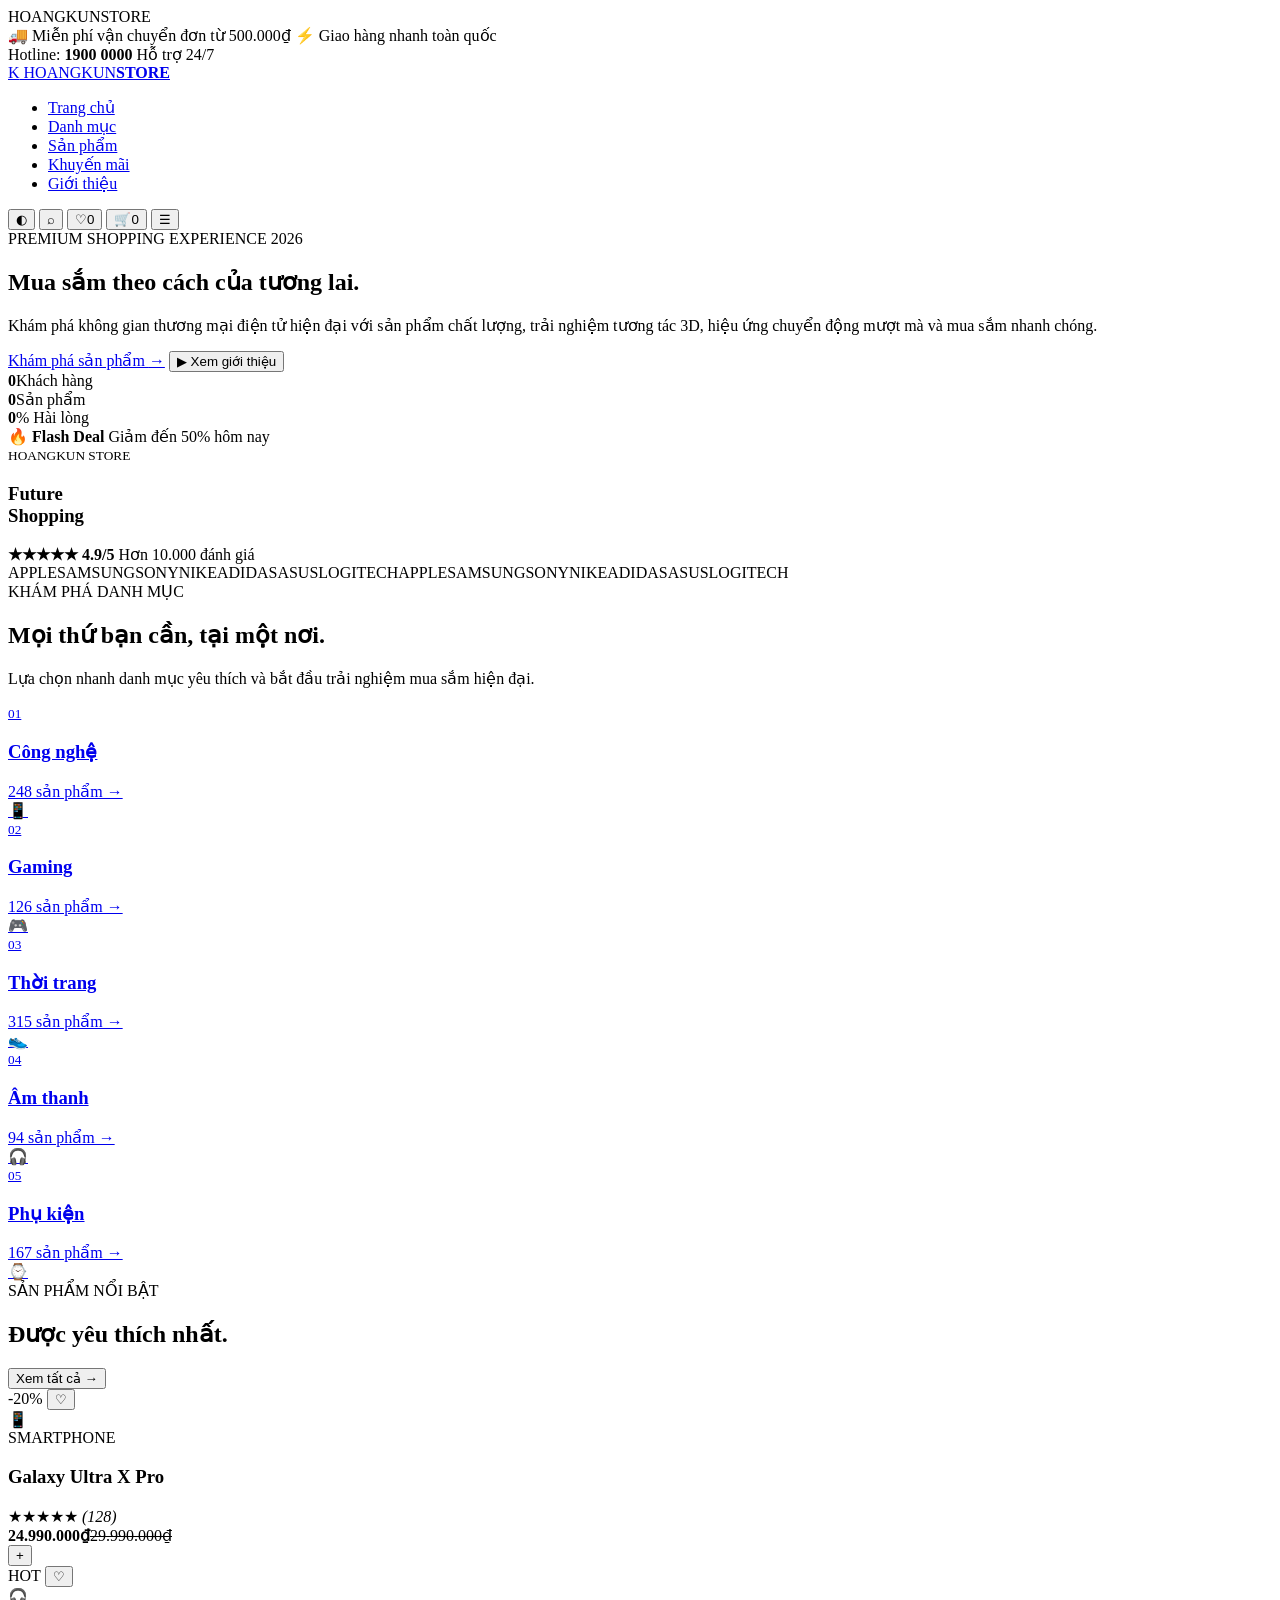
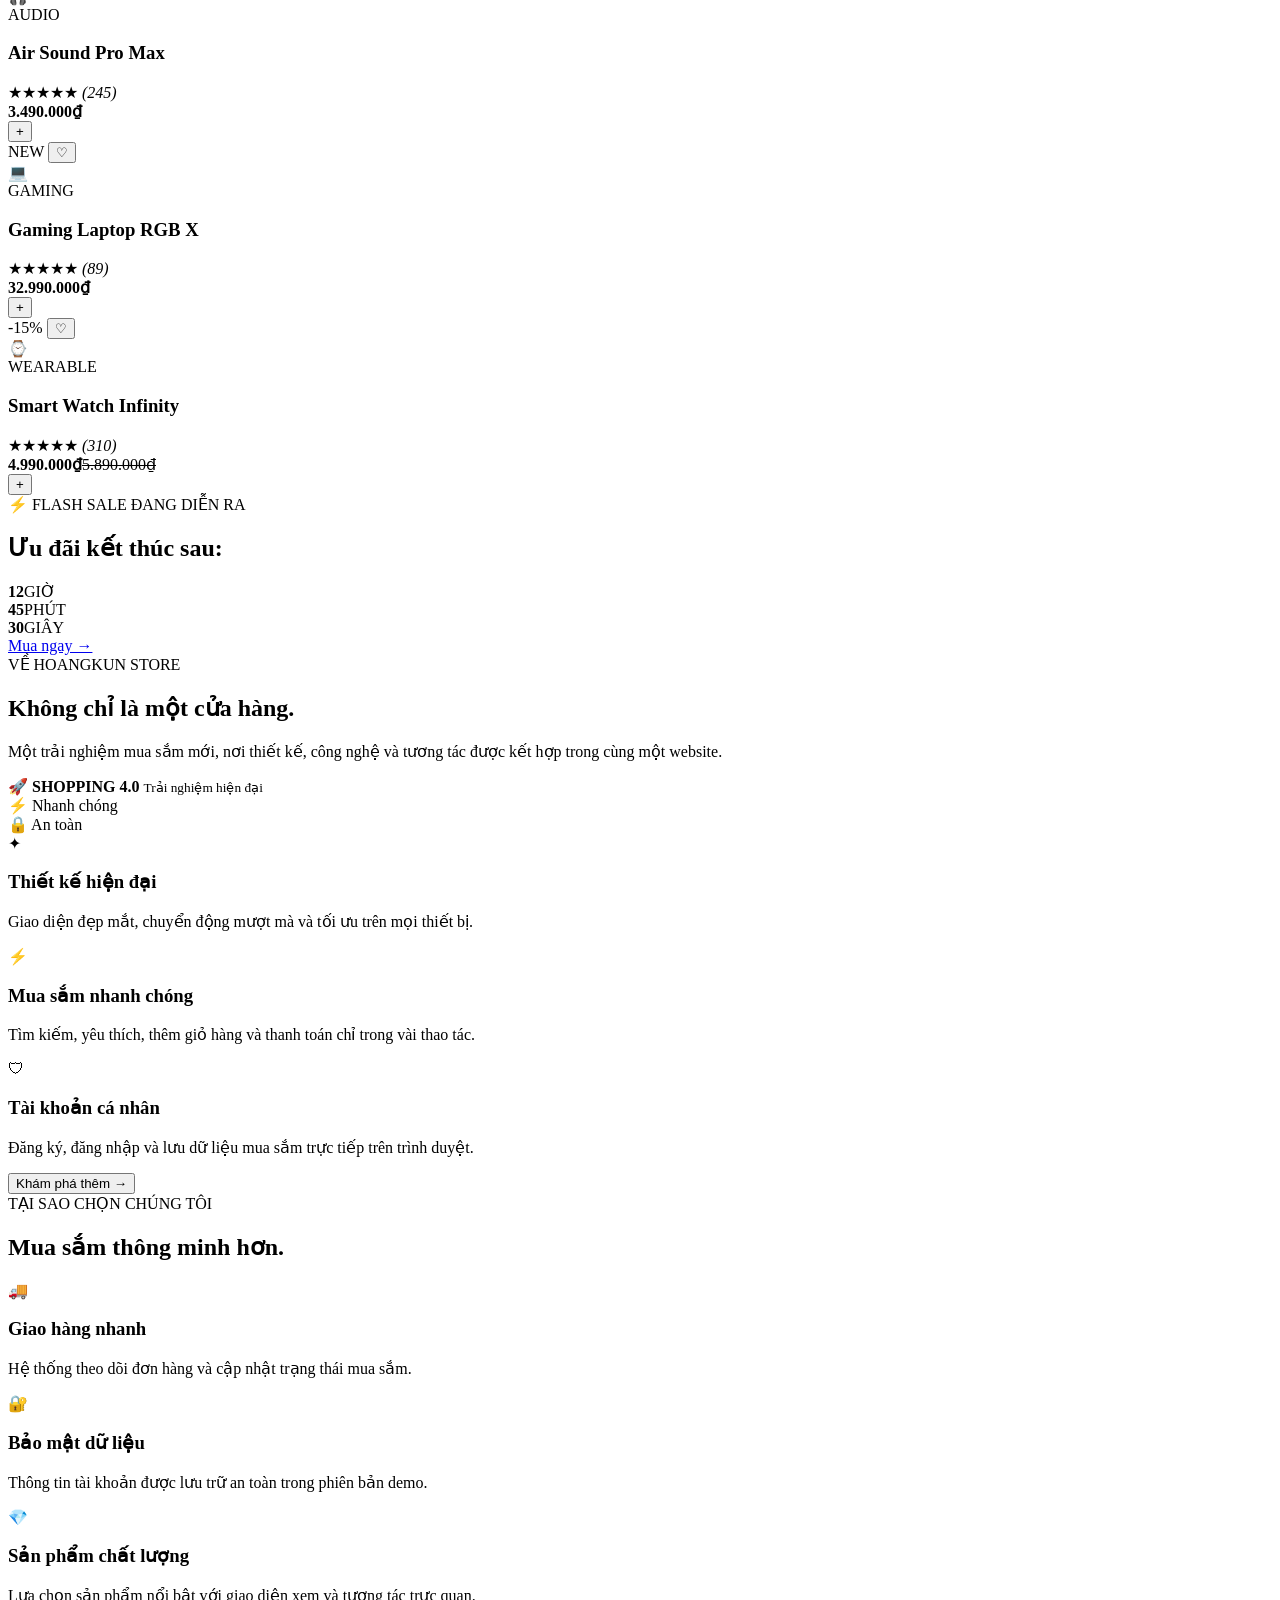
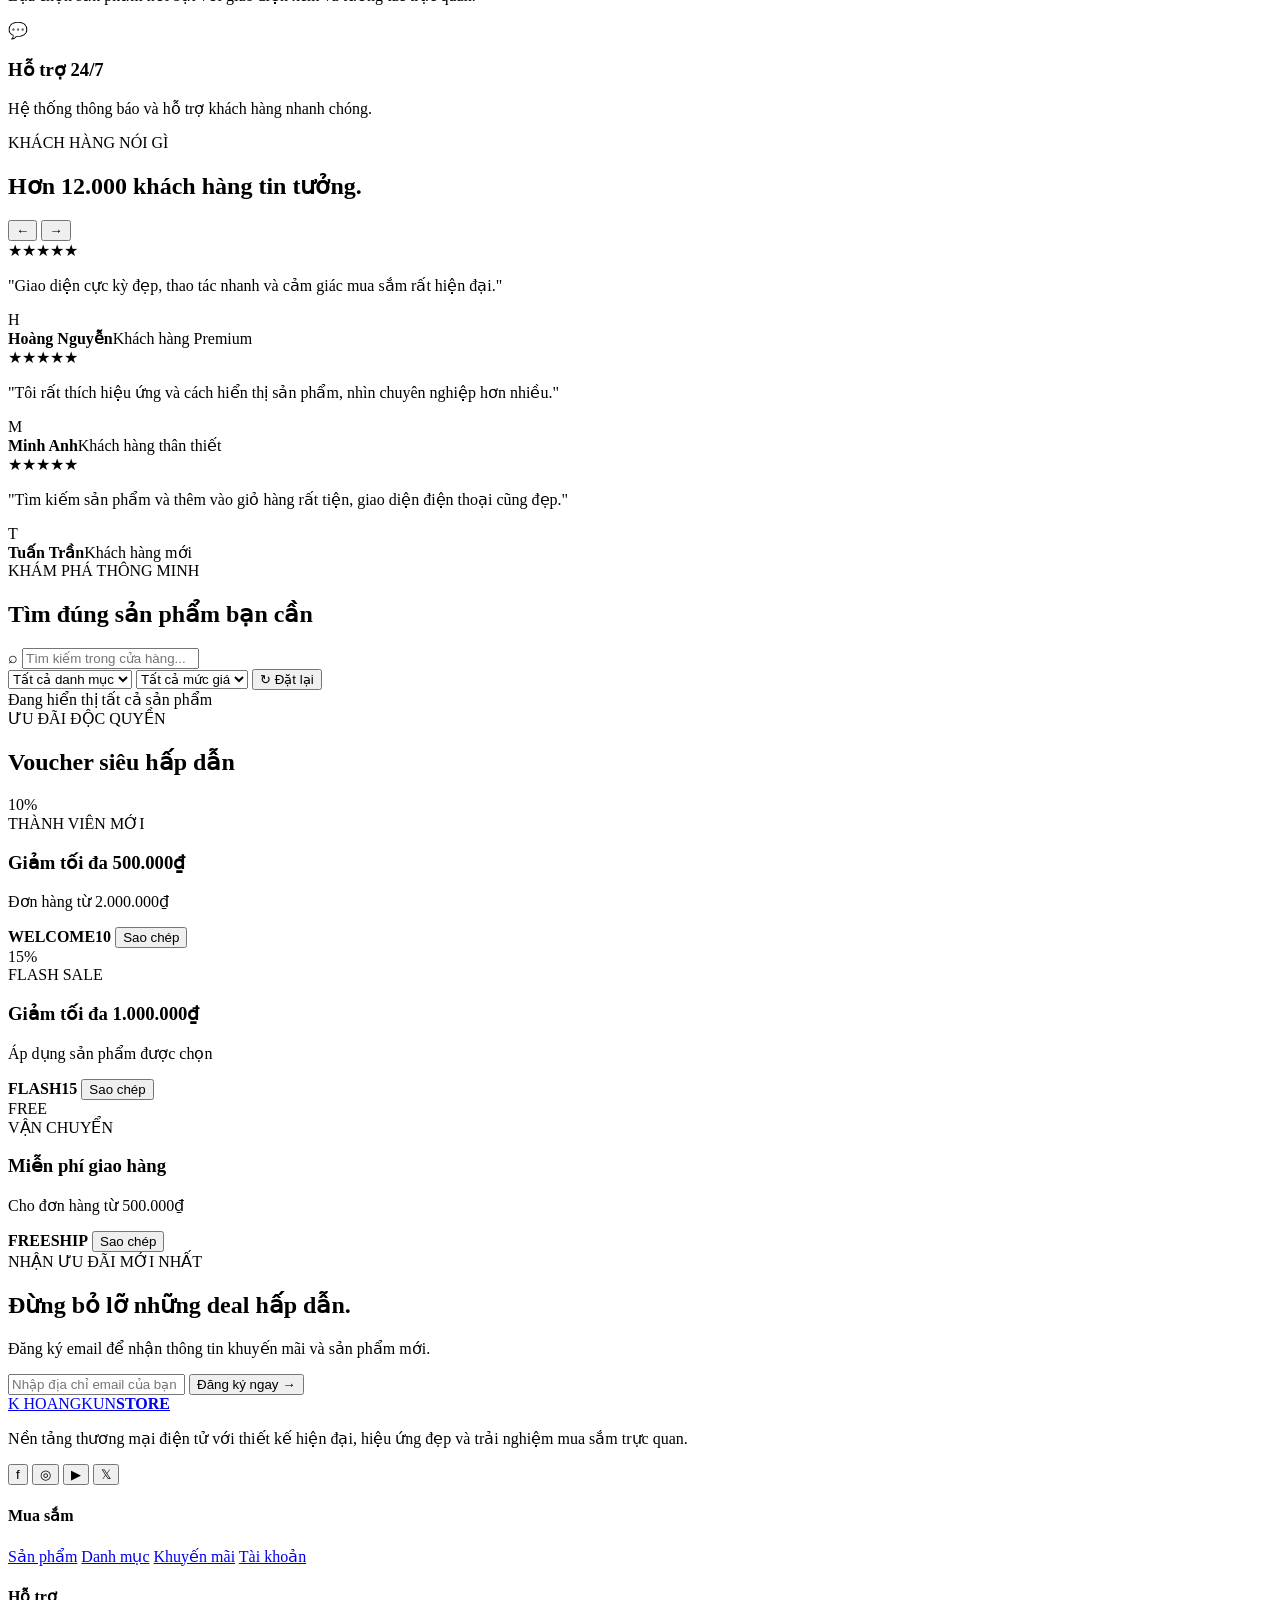
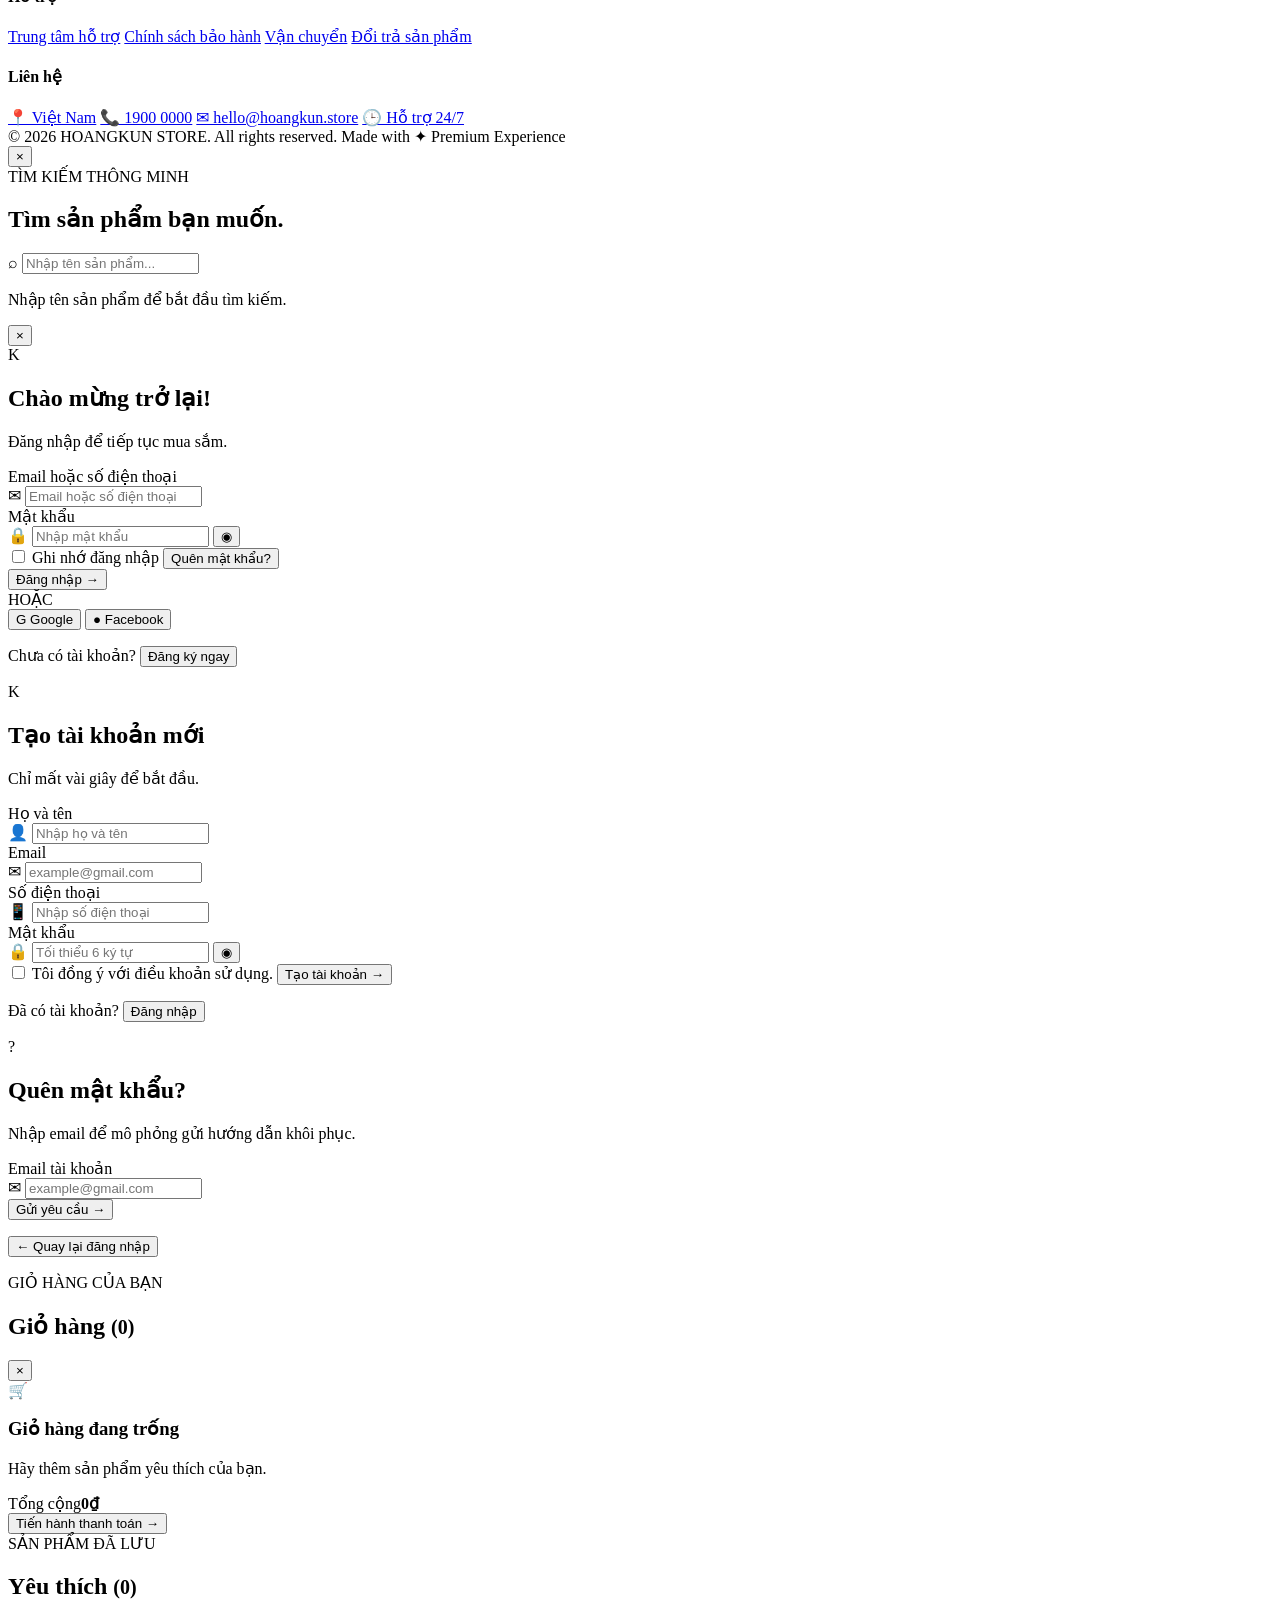
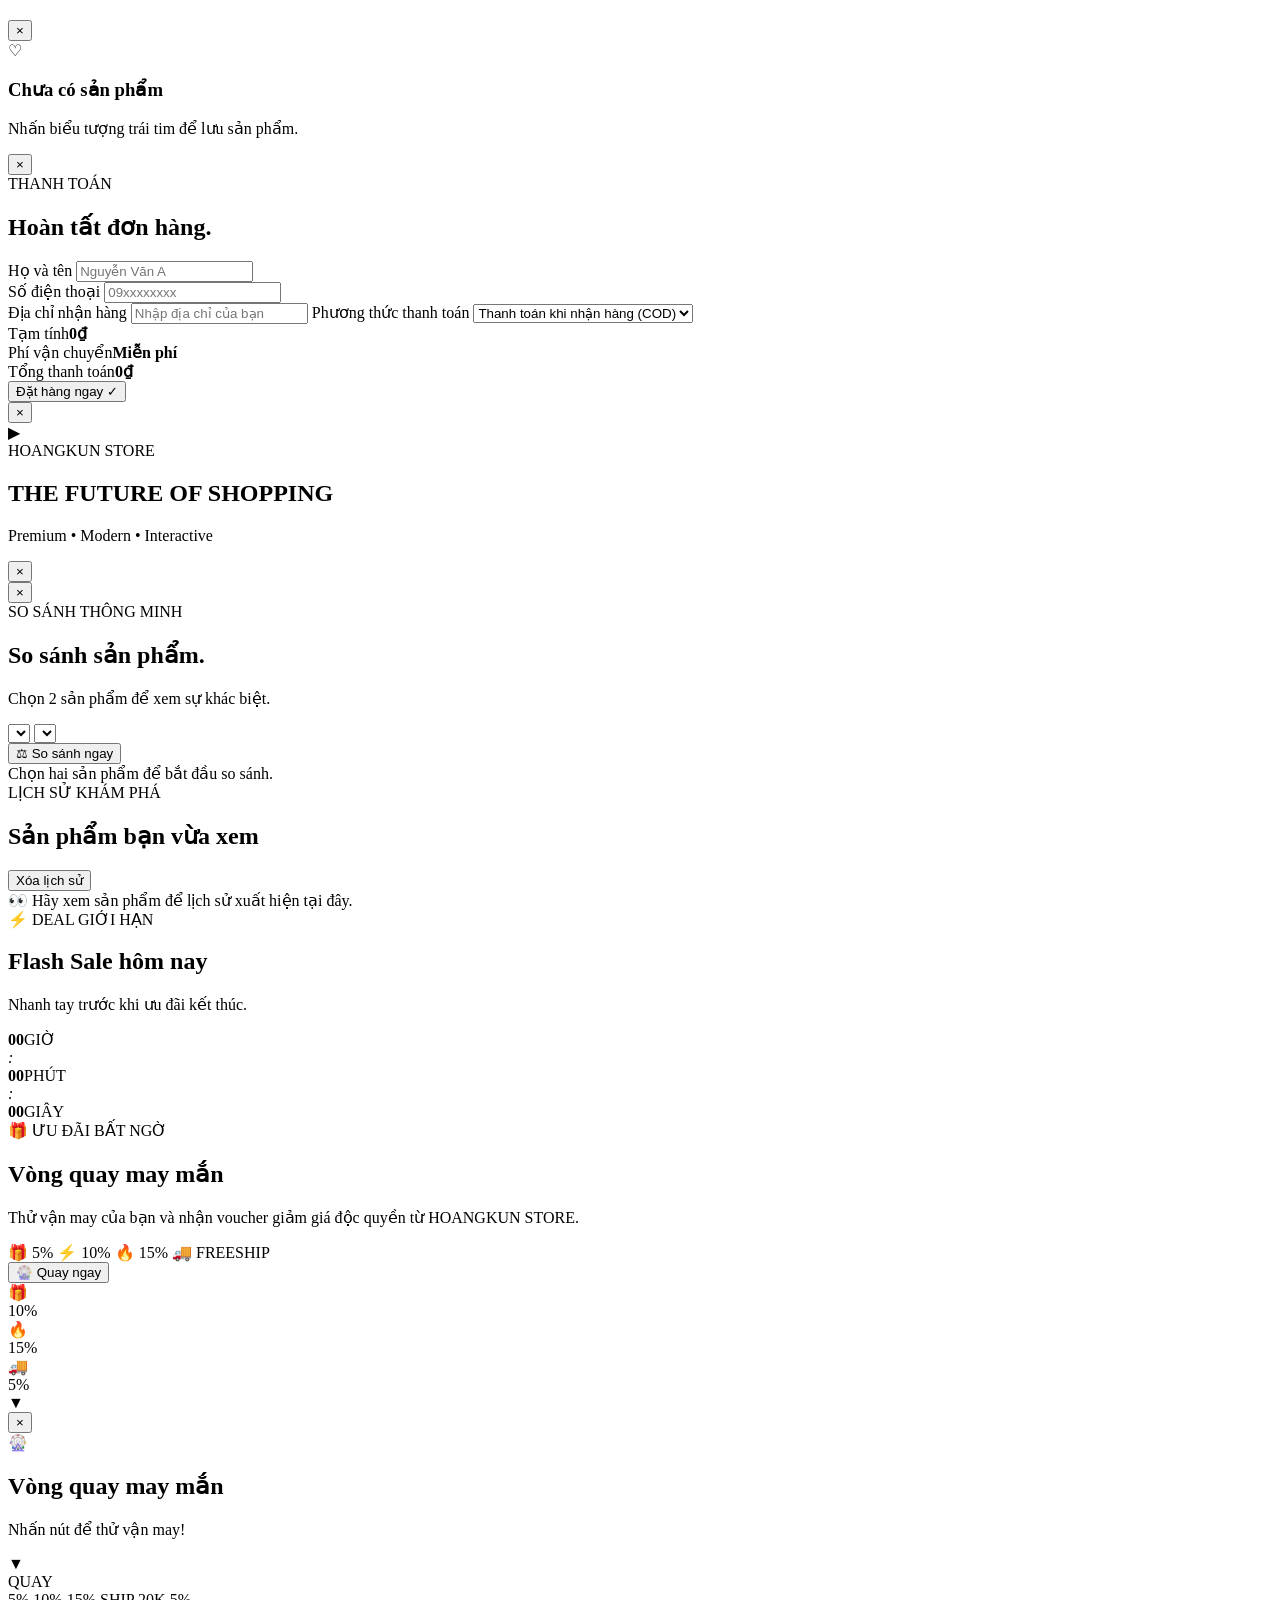
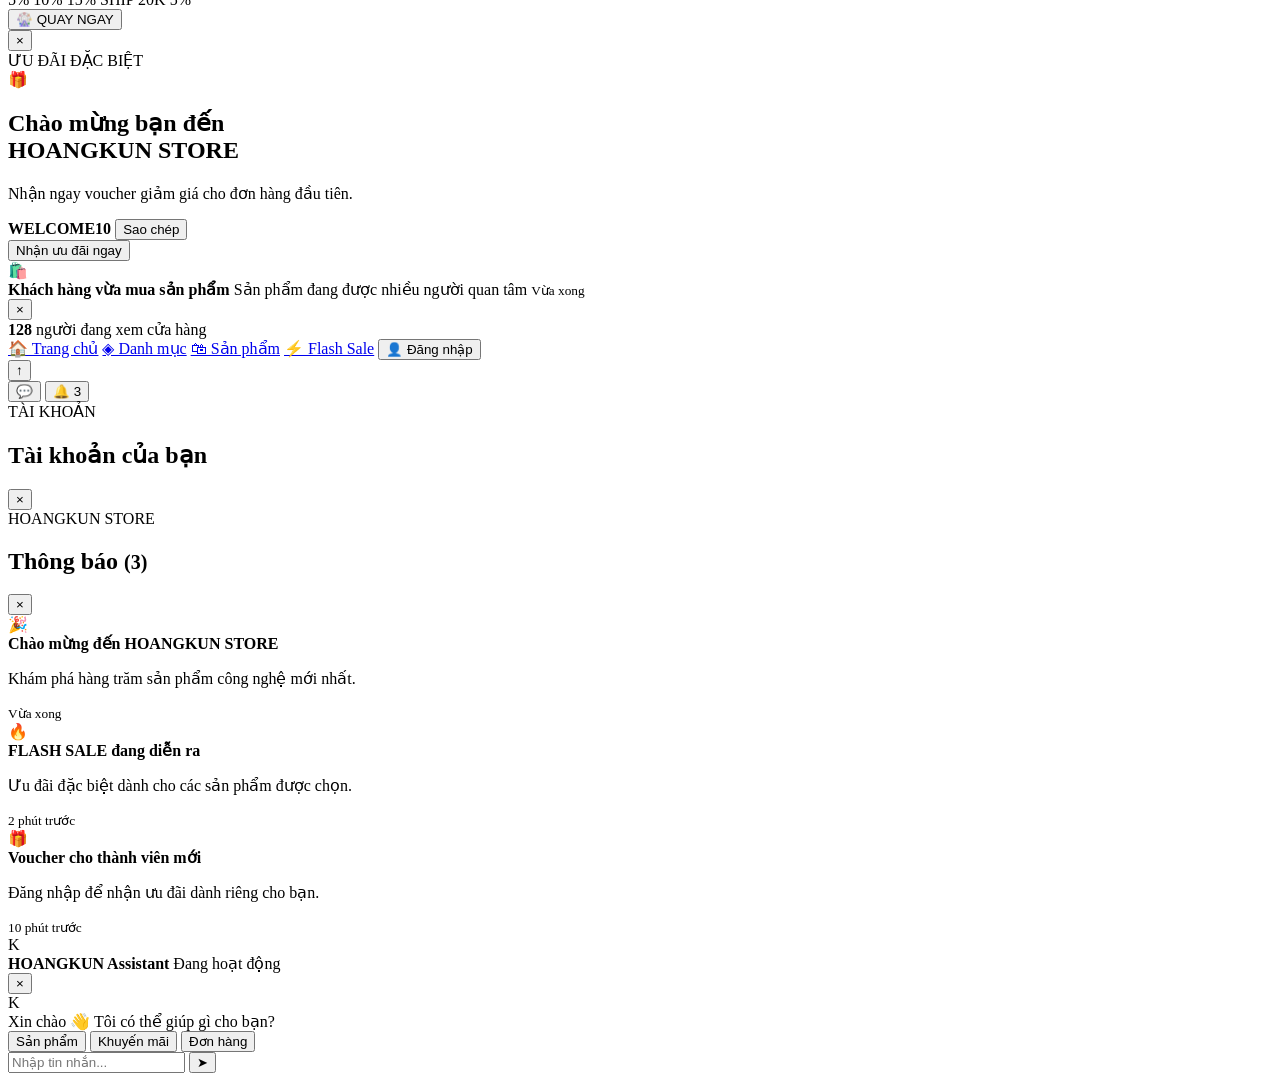
==== commit 48dd7c3a: "Update index.html" ====
--- a/index.html
+++ b/index.html
@@ -8,3052 +8,7 @@
 <link rel="preconnect" href="https://fonts.googleapis.com">
 <link rel="preconnect" href="https://fonts.gstatic.com" crossorigin>
 <link href="https://fonts.googleapis.com/css2?family=Be+Vietnam+Pro:wght@400;500;600;700;800;900&family=Space+Grotesk:wght@400;500;600;700&display=swap" rel="stylesheet">
-<style>
-:root{
-    --bg:#070b18;
-    --bg2:#0d1225;
-    --card:rgba(18,25,48,.72);
-    --card-solid:#111a31;
-    --text:#f7f8ff;
-    --muted:#9ca8c7;
-    --primary:#7c5cff;
-    --primary2:#00d4ff;
-    --pink:#ff4ecd;
-    --green:#00d084;
-    --yellow:#ffbf3f;
-    --danger:#ff5370;
-    --border:rgba(255,255,255,.09);
-    --shadow:0 25px 70px rgba(0,0,0,.35);
-    --radius:24px;
-}
-*{margin:0;padding:0;box-sizing:border-box}
-html{scroll-behavior:smooth}
-body{
-    font-family:"Be Vietnam Pro",sans-serif;
-    background:var(--bg);
-    color:var(--text);
-    overflow-x:hidden;
-}
-body.light{
-    --bg:#f5f7ff;
-    --bg2:#e8edff;
-    --card:rgba(255,255,255,.78);
-    --card-solid:#fff;
-    --text:#11152a;
-    --muted:#68708d;
-    --border:rgba(17,21,42,.1);
-}
-button,input,select{font:inherit}
-button{border:0;cursor:pointer}
-a{text-decoration:none;color:inherit}
-img{display:block;max-width:100%}
-::-webkit-scrollbar{width:9px}
-::-webkit-scrollbar-track{background:var(--bg)}
-::-webkit-scrollbar-thumb{
-    background:linear-gradient(var(--primary),var(--primary2));
-    border-radius:20px;
-}
-#loader{
-    position:fixed;
-    inset:0;
-    z-index:99999;
-    display:flex;
-    align-items:center;
-    justify-content:center;
-    background:#060914;
-    transition:opacity .7s,visibility .7s;
-}
-#loader.hide{opacity:0;visibility:hidden}
-.loader-box{text-align:center}
-.loader-logo{
-    font:800 30px "Space Grotesk",sans-serif;
-    letter-spacing:2px;
-    margin-bottom:22px;
-}
-.loader-logo span{color:var(--primary2)}
-.loader-line{
-    width:230px;
-    height:5px;
-    overflow:hidden;
-    background:rgba(255,255,255,.08);
-    border-radius:20px;
-}
-.loader-line i{
-    display:block;
-    width:45%;
-    height:100%;
-    background:linear-gradient(90deg,var(--primary),var(--primary2),var(--pink));
-    border-radius:20px;
-    animation:load 1.2s infinite ease-in-out;
-}
-@keyframes load{
-    0%{transform:translateX(-120%)}
-    100%{transform:translateX(300%)}
-}
-#particles{
-    position:fixed;
-    inset:0;
-    z-index:-1;
-    overflow:hidden;
-    pointer-events:none;
-}
-.particle{
-    position:absolute;
-    width:4px;
-    height:4px;
-    border-radius:50%;
-    background:#fff;
-    opacity:.35;
-    animation:floatParticle linear infinite;
-}
-@keyframes floatParticle{
-    from{transform:translateY(105vh) scale(.5);opacity:0}
-    10%,90%{opacity:.5}
-    to{transform:translateY(-10vh) scale(1.5);opacity:0}
-}
-.cursor-glow{
-    position:fixed;
-    width:420px;
-    height:420px;
-    border-radius:50%;
-    background:radial-gradient(circle,rgba(124,92,255,.12),transparent 65%);
-    pointer-events:none;
-    transform:translate(-50%,-50%);
-    z-index:-1;
-    transition:left .08s,top .08s;
-}
-.topbar{
-    padding:9px 5%;
-    display:flex;
-    justify-content:space-between;
-    align-items:center;
-    gap:20px;
-    background:rgba(255,255,255,.035);
-    border-bottom:1px solid var(--border);
-    color:var(--muted);
-    font-size:12px;
-}
-.topbar-left,.topbar-right{display:flex;align-items:center;gap:20px}
-.topbar strong{color:var(--primary2)}
-.header{
-    position:fixed;
-    top:0;
-    left:0;
-    width:100%;
-    z-index:1000;
-    transition:.35s;
-}
-.header.scrolled{
-    background:rgba(7,11,24,.78);
-    backdrop-filter:blur(20px);
-    box-shadow:0 10px 40px rgba(0,0,0,.18);
-}
-.light .header.scrolled{background:rgba(245,247,255,.82)}
-.navbar{
-    width:min(1440px,100%);
-    margin:auto;
-    min-height:76px;
-    padding:0 5%;
-    display:flex;
-    align-items:center;
-    justify-content:space-between;
-    gap:25px;
-}
-.logo{
-    display:flex;
-    align-items:center;
-    gap:10px;
-    font:800 22px "Space Grotesk",sans-serif;
-    white-space:nowrap;
-}
-.logo-icon{
-    width:39px;
-    height:39px;
-    display:grid;
-    place-items:center;
-    border-radius:13px;
-    background:linear-gradient(135deg,var(--primary),var(--primary2));
-    box-shadow:0 10px 30px rgba(124,92,255,.35);
-}
-.logo b{color:var(--primary2)}
-.nav-links{
-    display:flex;
-    align-items:center;
-    gap:26px;
-    list-style:none;
-}
-.nav-links a{
-    position:relative;
-    color:var(--muted);
-    font-size:14px;
-    transition:.25s;
-}
-.nav-links a:hover,.nav-links a.active{color:var(--text)}
-.nav-links a.active:after{
-    content:"";
-    position:absolute;
-    left:0;
-    bottom:-9px;
-    width:100%;
-    height:2px;
-    border-radius:10px;
-    background:linear-gradient(90deg,var(--primary),var(--primary2));
-}
-.nav-actions{display:flex;align-items:center;gap:9px}
-.icon-btn{
-    position:relative;
-    width:42px;
-    height:42px;
-    display:grid;
-    place-items:center;
-    border-radius:13px;
-    background:rgba(255,255,255,.055);
-    color:var(--text);
-    border:1px solid var(--border);
-    transition:.25s;
-}
-.icon-btn:hover{
-    transform:translateY(-3px);
-    background:rgba(124,92,255,.2);
-}
-.badge{
-    position:absolute;
-    top:-5px;
-    right:-5px;
-    min-width:19px;
-    height:19px;
-    padding:0 5px;
-    display:grid;
-    place-items:center;
-    border-radius:50px;
-    background:var(--pink);
-    color:#fff;
-    font-size:10px;
-    font-weight:800;
-}
-.mobile-menu{display:none}
-.hero{
-    position:relative;
-    min-height:100vh;
-    padding:145px 5% 70px;
-    display:flex;
-    align-items:center;
-    overflow:hidden;
-}
-.hero:before{
-    content:"";
-    position:absolute;
-    width:650px;
-    height:650px;
-    left:-260px;
-    top:40px;
-    border-radius:50%;
-    background:radial-gradient(circle,rgba(124,92,255,.22),transparent 67%);
-}
-.hero:after{
-    content:"";
-    position:absolute;
-    width:700px;
-    height:700px;
-    right:-300px;
-    bottom:-350px;
-    border-radius:50%;
-    background:radial-gradient(circle,rgba(0,212,255,.16),transparent 68%);
-}
-.hero-inner{
-    width:min(1350px,100%);
-    margin:auto;
-    display:grid;
-    grid-template-columns:1fr 1fr;
-    align-items:center;
-    gap:50px;
-}
-.hero-tag{
-    width:max-content;
-    display:flex;
-    align-items:center;
-    gap:8px;
-    padding:9px 14px;
-    margin-bottom:20px;
-    border:1px solid rgba(124,92,255,.3);
-    border-radius:50px;
-    background:rgba(124,92,255,.08);
-    color:#c6bdff;
-    font-size:12px;
-}
-.live-dot{
-    width:7px;
-    height:7px;
-    border-radius:50%;
-    background:var(--green);
-    box-shadow:0 0 14px var(--green);
-    animation:pulse 1.5s infinite;
-}
-@keyframes pulse{
-    50%{transform:scale(1.7);opacity:.4}
-}
-.hero h1{
-    max-width:720px;
-    font:800 clamp(42px,6vw,82px)/1.02 "Space Grotesk",sans-serif;
-    letter-spacing:-3px;
-}
-.hero h1 span{
-    background:linear-gradient(90deg,var(--primary2),#b89cff,var(--pink));
-    -webkit-background-clip:text;
-    color:transparent;
-}
-.hero p{
-    max-width:610px;
-    margin:22px 0 28px;
-    color:var(--muted);
-    font-size:16px;
-    line-height:1.8;
-}
-.hero-buttons{display:flex;flex-wrap:wrap;gap:12px}
-.btn{
-    min-height:51px;
-    padding:0 21px;
-    display:inline-flex;
-    align-items:center;
-    justify-content:center;
-    gap:9px;
-    border-radius:15px;
-    color:#fff;
-    font-weight:700;
-    transition:.3s;
-}
-.btn-primary{
-    background:linear-gradient(135deg,var(--primary),#4d8dff);
-    box-shadow:0 15px 35px rgba(94,92,255,.3);
-}
-.btn-primary:hover{transform:translateY(-4px);box-shadow:0 20px 45px rgba(94,92,255,.42)}
-.btn-dark{
-    background:rgba(255,255,255,.06);
-    border:1px solid var(--border);
-    color:var(--text);
-}
-.btn-dark:hover{background:rgba(255,255,255,.11);transform:translateY(-3px)}
-.hero-stats{
-    display:flex;
-    gap:28px;
-    margin-top:40px;
-}
-.hero-stat{padding-right:28px;border-right:1px solid var(--border)}
-.hero-stat:last-child{border:0}
-.hero-stat strong{
-    display:block;
-    font:800 25px "Space Grotesk",sans-serif;
-}
-.hero-stat span{font-size:12px;color:var(--muted)}
-.hero-visual{
-    position:relative;
-    min-height:570px;
-    display:flex;
-    align-items:center;
-    justify-content:center;
-}
-.orbit{
-    position:absolute;
-    width:530px;
-    aspect-ratio:1;
-    border:1px solid rgba(255,255,255,.08);
-    border-radius:50%;
-    animation:spin 22s linear infinite;
-}
-.orbit:before,.orbit:after{
-    content:"";
-    position:absolute;
-    width:11px;
-    height:11px;
-    border-radius:50%;
-    box-shadow:0 0 25px currentColor;
-}
-.orbit:before{top:12%;left:12%;background:var(--primary2);color:var(--primary2)}
-.orbit:after{bottom:9%;right:14%;background:var(--pink);color:var(--pink)}
-.orbit.two{
-    width:400px;
-    animation-direction:reverse;
-    animation-duration:15s;
-}
-@keyframes spin{to{transform:rotate(360deg)}}
-.product-stage{
-    position:relative;
-    width:min(420px,85vw);
-    aspect-ratio:1;
-    z-index:2;
-    display:grid;
-    place-items:center;
-    border-radius:48% 52% 52% 48%;
-    background:
-        radial-gradient(circle at 35% 25%,rgba(255,255,255,.22),transparent 8%),
-        radial-gradient(circle at center,rgba(124,92,255,.24),rgba(0,212,255,.07) 45%,transparent 68%);
-    box-shadow:inset 0 0 100px rgba(124,92,255,.12),0 0 100px rgba(124,92,255,.14);
-}
-.phone{
-    position:relative;
-    width:220px;
-    height:440px;
-    padding:10px;
-    border-radius:37px;
-    background:linear-gradient(145deg,#313851,#080b16 45%,#343a54);
-    box-shadow:-35px 35px 65px rgba(0,0,0,.42),15px 0 50px rgba(0,212,255,.12);
-    transform:rotate(-12deg) rotateY(-18deg);
-    animation:phoneFloat 4s ease-in-out infinite;
-}
-@keyframes phoneFloat{
-    50%{transform:translateY(-16px) rotate(-7deg) rotateY(-10deg)}
-}
-.phone:before{
-    content:"";
-    position:absolute;
-    top:17px;
-    left:50%;
-    transform:translateX(-50%);
-    width:85px;
-    height:24px;
-    border-radius:20px;
-    background:#050711;
-    z-index:3;
-}
-.phone-screen{
-    height:100%;
-    overflow:hidden;
-    border-radius:29px;
-    background:
-        radial-gradient(circle at 20% 20%,#936cff,transparent 25%),
-        radial-gradient(circle at 80% 70%,#00d4ff,transparent 28%),
-        linear-gradient(145deg,#151c45,#060915);
-}
-.screen-card{
-    margin:75px 15px 0;
-    padding:16px;
-    border:1px solid rgba(255,255,255,.13);
-    border-radius:18px;
-    background:rgba(255,255,255,.08);
-    backdrop-filter:blur(10px);
-}
-.screen-card small{color:#c7ceea}
-.screen-card h3{margin:8px 0;font-size:23px}
-.screen-bar{
-    height:7px;
-    margin-top:12px;
-    border-radius:20px;
-    background:linear-gradient(90deg,var(--primary2),var(--pink));
-}
-.float-card{
-    position:absolute;
-    z-index:4;
-    padding:14px 16px;
-    border:1px solid var(--border);
-    border-radius:18px;
-    background:rgba(16,22,42,.72);
-    backdrop-filter:blur(16px);
-    box-shadow:var(--shadow);
-    animation:floatCard 4s ease-in-out infinite;
-}
-.float-card b{display:block;font-size:14px}
-.float-card span{display:block;margin-top:4px;color:var(--muted);font-size:11px}
-.float-card.one{left:0;top:16%}
-.float-card.two{right:0;bottom:14%;animation-delay:-2s}
-@keyframes floatCard{
-    50%{transform:translateY(-12px)}
-}
-.brands{
-    padding:22px 5%;
-    border-top:1px solid var(--border);
-    border-bottom:1px solid var(--border);
-    overflow:hidden;
-}
-.brand-track{
-    width:max-content;
-    display:flex;
-    align-items:center;
-    gap:65px;
-    color:rgba(255,255,255,.34);
-    animation:marquee 20s linear infinite;
-}
-.brand-track span{
-    font:700 18px "Space Grotesk",sans-serif;
-    letter-spacing:1px;
-}
-@keyframes marquee{to{transform:translateX(-30%)}}
-.section{
-    width:min(1350px,90%);
-    margin:auto;
-    padding:100px 0;
-}
-.section-head{
-    display:flex;
-    align-items:end;
-    justify-content:space-between;
-    gap:20px;
-    margin-bottom:35px;
-}
-.eyebrow{
-    margin-bottom:10px;
-    color:var(--primary2);
-    font-size:12px;
-    font-weight:800;
-    letter-spacing:2px;
-}
-.section-title{
-    font:800 clamp(30px,4vw,48px) "Space Grotesk",sans-serif;
-    letter-spacing:-1.5px;
-}
-.section-desc{
-    max-width:540px;
-    color:var(--muted);
-    line-height:1.7;
-}
-.category-grid{
-    display:grid;
-    grid-template-columns:repeat(5,1fr);
-    gap:14px;
-}
-.category{
-    position:relative;
-    min-height:175px;
-    overflow:hidden;
-    padding:20px;
-    border:1px solid var(--border);
-    border-radius:22px;
-    background:linear-gradient(145deg,rgba(255,255,255,.07),rgba(255,255,255,.025));
-    transition:.35s;
-}
-.category:hover{
-    transform:translateY(-8px);
-    border-color:rgba(124,92,255,.45);
-}
-.category .emoji{
-    position:absolute;
-    right:15px;
-    bottom:9px;
-    font-size:70px;
-    opacity:.9;
-    transform:rotate(-10deg);
-    transition:.35s;
-}
-.category:hover .emoji{transform:rotate(5deg) scale(1.08)}
-.category small{color:var(--primary2)}
-.category h3{margin-top:9px;font-size:17px}
-.category span{position:absolute;left:20px;bottom:20px;color:var(--muted);font-size:12px}
-.products{
-    display:grid;
-    grid-template-columns:repeat(4,1fr);
-    gap:18px;
-}
-.product-card{
-    position:relative;
-    overflow:hidden;
-    border:1px solid var(--border);
-    border-radius:24px;
-    background:var(--card);
-    transition:.35s;
-}
-.product-card:hover{
-    transform:translateY(-9px);
-    border-color:rgba(124,92,255,.4);
-    box-shadow:var(--shadow);
-}
-.product-image{
-    position:relative;
-    height:260px;
-    display:flex;
-    align-items:center;
-    justify-content:center;
-    overflow:hidden;
-    background:linear-gradient(145deg,#20274b,#0c1022);
-}
-.product-image:before{
-    content:"";
-    position:absolute;
-    width:190px;
-    height:190px;
-    border-radius:50%;
-    background:radial-gradient(circle,rgba(124,92,255,.55),transparent 68%);
-}
-.product-art{
-    position:relative;
-    z-index:2;
-    font-size:105px;
-    filter:drop-shadow(0 25px 20px rgba(0,0,0,.35));
-    transition:.45s;
-}
-.product-card:hover .product-art{transform:scale(1.13) rotate(-5deg)}
-.sale-tag{
-    position:absolute;
-    top:13px;
-    left:13px;
-    z-index:3;
-    padding:6px 10px;
-    border-radius:9px;
-    background:var(--danger);
-    color:#fff;
-    font-size:11px;
-    font-weight:800;
-}
-.product-heart{
-    position:absolute;
-    top:12px;
-    right:12px;
-    z-index:4;
-}
-.product-info{padding:17px}
-.product-category{color:var(--primary2);font-size:11px}
-.product-name{
-    margin:7px 0;
-    font-size:15px;
-    white-space:nowrap;
-    overflow:hidden;
-    text-overflow:ellipsis;
-}
-.rating{display:flex;align-items:center;gap:5px;color:var(--yellow);font-size:12px}
-.rating em{color:var(--muted);font-style:normal}
-.product-bottom{
-    display:flex;
-    align-items:center;
-    justify-content:space-between;
-    gap:10px;
-    margin-top:15px;
-}
-.price strong{font-size:17px}
-.price del{margin-left:4px;color:var(--muted);font-size:11px}
-.add-cart{
-    width:39px;
-    height:39px;
-    border-radius:12px;
-    background:linear-gradient(135deg,var(--primary),#4d8dff);
-    color:#fff;
-    font-size:19px;
-}
-.add-cart:hover{transform:rotate(90deg)}
-.flash-sale{
-    position:relative;
-    overflow:hidden;
-    padding:40px;
-    border:1px solid rgba(124,92,255,.28);
-    border-radius:32px;
-    background:linear-gradient(120deg,rgba(91,62,235,.22),rgba(0,212,255,.09),rgba(255,78,205,.1));
-}
-.flash-sale:after{
-    content:"";
-    position:absolute;
-    width:350px;
-    height:350px;
-    right:-100px;
-    top:-160px;
-    border-radius:50%;
-    background:rgba(124,92,255,.18);
-    filter:blur(30px);
-}
-.flash-inner{
-    position:relative;
-    z-index:2;
-    display:grid;
-    grid-template-columns:1fr auto;
-    gap:30px;
-    align-items:center;
-}
-.countdown{display:flex;gap:10px}
-.time-box{
-    min-width:65px;
-    padding:10px;
-    border:1px solid var(--border);
-    border-radius:15px;
-    background:rgba(7,11,24,.32);
-    text-align:center;
-}
-.time-box b{display:block;font:800 22px "Space Grotesk",sans-serif}
-.time-box span{color:var(--muted);font-size:9px}
-.view-btn{
-    padding:10px 14px;
-    border-radius:12px;
-    background:rgba(255,255,255,.08);
-    color:var(--text);
-    border:1px solid var(--border);
-}
-.reveal{
-    opacity:0;
-    transform:translateY(35px);
-    transition:opacity .7s ease,transform .7s ease;
-}
-.reveal.show{opacity:1;transform:none}
-@media(max-width:1050px){
-    .hero-inner{grid-template-columns:1fr}
-    .hero-content{text-align:center}
-    .hero-tag,.hero-buttons{margin-left:auto;margin-right:auto}
-    .hero-stats{justify-content:center}
-    .hero-visual{min-height:500px}
-    .category-grid{grid-template-columns:repeat(3,1fr)}
-    .products{grid-template-columns:repeat(3,1fr)}
-}
-@media(max-width:760px){
-    .topbar{display:none}
-    .navbar{min-height:66px}
-    .nav-links{display:none}
-    .mobile-menu{display:grid}
-    .hero{padding-top:115px}
-    .hero h1{font-size:48px}
-    .hero-visual{min-height:440px}
-    .orbit{width:390px}
-    .orbit.two{width:300px}
-    .phone{transform:scale(.8) rotate(-10deg)}
-    .float-card.one{left:0}
-    .float-card.two{right:0}
-    .category-grid{grid-template-columns:repeat(2,1fr)}
-    .products{grid-template-columns:repeat(2,1fr)}
-    .section{padding:70px 0}
-    .section-head{align-items:flex-start;flex-direction:column}
-    .flash-inner{grid-template-columns:1fr}
-}
-@media(max-width:500px){
-    .navbar{padding:0 4%}
-    .nav-actions .icon-btn:first-child{display:none}
-    .hero{padding-left:5%;padding-right:5%}
-    .hero h1{font-size:39px;letter-spacing:-2px}
-    .hero p{font-size:14px}
-    .hero-stats{gap:10px}
-    .hero-stat{padding-right:10px}
-    .hero-stat strong{font-size:19px}
-    .product-image{height:205px}
-    .product-art{font-size:80px}
-    .category{min-height:145px}
-    .category .emoji{font-size:55px}
-    .flash-sale{padding:25px 18px}
-    .countdown{gap:6px}
-    .time-box{min-width:54px}
-}
-
-    /* ================= ABOUT ================= */
-.about-grid{
-    display:grid;
-    grid-template-columns:1fr 1fr;
-    gap:70px;
-    align-items:center;
-}
-.about-visual{
-    position:relative;
-    min-height:430px;
-    display:grid;
-    place-items:center;
-}
-.about-glow{
-    position:absolute;
-    width:360px;
-    height:360px;
-    border-radius:50%;
-    background:radial-gradient(circle,rgba(124,92,255,.3),rgba(0,212,255,.08) 45%,transparent 70%);
-    filter:blur(10px);
-}
-.about-box{
-    position:relative;
-    z-index:2;
-    border:1px solid var(--border);
-    background:rgba(255,255,255,.06);
-    backdrop-filter:blur(20px);
-    box-shadow:var(--shadow);
-}
-.about-main{
-    width:270px;
-    height:270px;
-    display:flex;
-    flex-direction:column;
-    align-items:center;
-    justify-content:center;
-    border-radius:50%;
-    animation:aboutFloat 5s ease-in-out infinite;
-}
-.about-main span{
-    font-size:70px;
-    margin-bottom:10px;
-}
-.about-main b{
-    font:800 23px "Space Grotesk",sans-serif;
-}
-.about-main small{
-    margin-top:8px;
-    color:var(--muted);
-}
-.about-small{
-    position:absolute;
-    padding:15px 20px;
-    border-radius:16px;
-    font-size:13px;
-    font-weight:700;
-}
-.about-small.one{
-    left:0;
-    top:65px;
-    animation:floatCard 4s ease-in-out infinite;
-}
-.about-small.two{
-    right:10px;
-    bottom:70px;
-    animation:floatCard 4s ease-in-out infinite -2s;
-}
-@keyframes aboutFloat{
-    50%{
-        transform:translateY(-15px) rotate(4deg);
-    }
-}
-.about-list{
-    display:flex;
-    flex-direction:column;
-    gap:22px;
-}
-.about-item{
-    display:flex;
-    align-items:flex-start;
-    gap:16px;
-}
-.about-icon{
-    flex:none;
-    width:48px;
-    height:48px;
-    display:grid;
-    place-items:center;
-    border-radius:15px;
-    background:linear-gradient(135deg,rgba(124,92,255,.3),rgba(0,212,255,.18));
-    color:var(--primary2);
-}
-.about-item h3{
-    margin:2px 0 7px;
-    font-size:16px;
-}
-.about-item p{
-    color:var(--muted);
-    font-size:13px;
-    line-height:1.7;
-}
-.about-content>.btn{
-    margin-top:28px;
-}
-
-/* ================= FEATURES ================= */
-.feature-grid{
-    display:grid;
-    grid-template-columns:repeat(4,1fr);
-    gap:16px;
-}
-.feature-card{
-    position:relative;
-    overflow:hidden;
-    min-height:225px;
-    padding:25px;
-    border:1px solid var(--border);
-    border-radius:24px;
-    background:var(--card);
-    transition:.35s;
-}
-.feature-card:before{
-    content:"";
-    position:absolute;
-    width:130px;
-    height:130px;
-    right:-50px;
-    top:-50px;
-    border-radius:50%;
-    background:rgba(124,92,255,.13);
-    transition:.35s;
-}
-.feature-card:hover{
-    transform:translateY(-8px);
-    border-color:rgba(124,92,255,.45);
-}
-.feature-card:hover:before{
-    transform:scale(2);
-}
-.feature-icon{
-    position:relative;
-    z-index:2;
-    width:55px;
-    height:55px;
-    display:grid;
-    place-items:center;
-    margin-bottom:20px;
-    border-radius:17px;
-    background:linear-gradient(135deg,rgba(124,92,255,.3),rgba(0,212,255,.12));
-    font-size:25px;
-}
-.feature-card h3{
-    position:relative;
-    z-index:2;
-    margin-bottom:9px;
-    font-size:16px;
-}
-.feature-card p{
-    position:relative;
-    z-index:2;
-    color:var(--muted);
-    font-size:13px;
-    line-height:1.7;
-}
-
-/* ================= REVIEWS ================= */
-.review-slider{
-    display:grid;
-    grid-template-columns:repeat(3,1fr);
-    gap:17px;
-    overflow:hidden;
-}
-.review-card{
-    min-height:250px;
-    padding:25px;
-    border:1px solid var(--border);
-    border-radius:24px;
-    background:var(--card);
-    transition:.35s;
-}
-.review-card:hover{
-    transform:translateY(-7px);
-    border-color:rgba(0,212,255,.3);
-}
-.review-stars{
-    margin-bottom:18px;
-    color:var(--yellow);
-    letter-spacing:2px;
-}
-.review-card>p{
-    min-height:80px;
-    color:var(--muted);
-    font-size:14px;
-    line-height:1.8;
-}
-.review-user{
-    display:flex;
-    align-items:center;
-    gap:12px;
-    margin-top:20px;
-}
-.avatar{
-    width:42px;
-    height:42px;
-    display:grid;
-    place-items:center;
-    border-radius:50%;
-    background:linear-gradient(135deg,var(--primary),var(--primary2));
-    color:#fff;
-    font-weight:800;
-}
-.review-user b{
-    display:block;
-    font-size:13px;
-}
-.review-user span{
-    display:block;
-    margin-top:3px;
-    color:var(--muted);
-    font-size:11px;
-}
-.slider-buttons{
-    display:flex;
-    gap:8px;
-}
-
-/* ================= NEWSLETTER ================= */
-.newsletter{
-    position:relative;
-    overflow:hidden;
-    padding:60px 8%;
-    border:1px solid rgba(124,92,255,.3);
-    border-radius:32px;
-    background:linear-gradient(125deg,rgba(124,92,255,.2),rgba(0,212,255,.08));
-    text-align:center;
-}
-.newsletter-glow{
-    position:absolute;
-    width:350px;
-    height:350px;
-    border-radius:50%;
-    filter:blur(30px);
-    pointer-events:none;
-}
-.newsletter-glow.one{
-    left:-160px;
-    top:-180px;
-    background:rgba(124,92,255,.2);
-}
-.newsletter-glow.two{
-    right:-160px;
-    bottom:-180px;
-    background:rgba(0,212,255,.15);
-}
-.newsletter-content{
-    position:relative;
-    z-index:2;
-}
-.newsletter h2{
-    font:800 clamp(28px,4vw,45px) "Space Grotesk",sans-serif;
-}
-.newsletter p{
-    margin:13px auto 25px;
-    color:var(--muted);
-    font-size:14px;
-}
-.newsletter-form{
-    width:min(580px,100%);
-    margin:auto;
-    display:flex;
-    gap:8px;
-    padding:7px;
-    border:1px solid var(--border);
-    border-radius:18px;
-    background:rgba(7,11,24,.3);
-}
-.newsletter-form input{
-    flex:1;
-    min-width:0;
-    padding:0 15px;
-    outline:none;
-    border:0;
-    background:transparent;
-    color:var(--text);
-}
-.newsletter-form input::placeholder{
-    color:var(--muted);
-}
-
-/* ================= FOOTER ================= */
-.footer{
-    margin-top:20px;
-    padding:70px 5% 20px;
-    border-top:1px solid var(--border);
-    background:rgba(255,255,255,.015);
-}
-.footer-grid{
-    width:min(1350px,100%);
-    margin:auto;
-    display:grid;
-    grid-template-columns:2fr 1fr 1fr 1fr;
-    gap:50px;
-}
-.footer-brand p{
-    max-width:380px;
-    margin:18px 0;
-    color:var(--muted);
-    font-size:13px;
-    line-height:1.8;
-}
-.socials{
-    display:flex;
-    gap:8px;
-}
-.socials button{
-    width:38px;
-    height:38px;
-    border:1px solid var(--border);
-    border-radius:12px;
-    background:rgba(255,255,255,.05);
-    color:var(--text);
-    transition:.25s;
-}
-.socials button:hover{
-    transform:translateY(-4px);
-    background:var(--primary);
-}
-.footer-col{
-    display:flex;
-    flex-direction:column;
-    gap:12px;
-}
-.footer-col h4{
-    margin-bottom:7px;
-    font-size:14px;
-}
-.footer-col a{
-    color:var(--muted);
-    font-size:12px;
-    transition:.25s;
-}
-.footer-col a:hover{
-    color:var(--primary2);
-    transform:translateX(4px);
-}
-.footer-bottom{
-    width:min(1350px,100%);
-    margin:55px auto 0;
-    padding-top:20px;
-    display:flex;
-    justify-content:space-between;
-    gap:20px;
-    border-top:1px solid var(--border);
-    color:var(--muted);
-    font-size:11px;
-}
-
-/* ================= MODAL ================= */
-.modal{
-    position:fixed;
-    inset:0;
-    z-index:5000;
-    display:flex;
-    align-items:center;
-    justify-content:center;
-    padding:20px;
-    background:rgba(3,5,12,.72);
-    backdrop-filter:blur(12px);
-    opacity:0;
-    visibility:hidden;
-    transition:.3s;
-}
-.modal.active{
-    opacity:1;
-    visibility:visible;
-}
-.modal-box{
-    position:relative;
-    width:min(560px,100%);
-    max-height:92vh;
-    overflow:auto;
-    padding:32px;
-    border:1px solid var(--border);
-    border-radius:28px;
-    background:var(--bg2);
-    box-shadow:0 30px 100px rgba(0,0,0,.45);
-    transform:translateY(30px) scale(.97);
-    transition:.35s;
-}
-.modal.active .modal-box{
-    transform:none;
-}
-.modal-close{
-    position:absolute;
-    top:15px;
-    right:15px;
-    width:38px;
-    height:38px;
-    display:grid;
-    place-items:center;
-    border:1px solid var(--border);
-    border-radius:12px;
-    background:rgba(255,255,255,.06);
-    color:var(--text);
-    font-size:23px;
-    transition:.25s;
-}
-.modal-close:hover{
-    transform:rotate(90deg);
-    background:var(--danger);
-}
-.modal-title{
-    margin-bottom:25px;
-}
-.modal-title h2{
-    font:800 30px "Space Grotesk",sans-serif;
-}
-.search-large{
-    display:flex;
-    align-items:center;
-    gap:12px;
-    padding:0 17px;
-    border:1px solid var(--border);
-    border-radius:16px;
-    background:rgba(255,255,255,.05);
-}
-.search-large span{
-    color:var(--primary2);
-    font-size:25px;
-}
-.search-large input{
-    width:100%;
-    height:60px;
-    outline:none;
-    border:0;
-    background:transparent;
-    color:var(--text);
-}
-.search-results{
-    margin-top:14px;
-}
-.empty-text{
-    padding:20px;
-    color:var(--muted);
-    text-align:center;
-    font-size:13px;
-}
-.search-result-item{
-    display:flex;
-    align-items:center;
-    justify-content:space-between;
-    gap:15px;
-    padding:14px;
-    margin-bottom:8px;
-    border:1px solid var(--border);
-    border-radius:14px;
-    background:rgba(255,255,255,.035);
-}
-.search-result-left{
-    display:flex;
-    align-items:center;
-    gap:12px;
-    margin-bottom:0;
-}
-.search-result-icon{
-    width:45px;
-    height:45px;
-    display:grid;
-    place-items:center;
-    border-radius:12px;
-    background:rgba(124,92,255,.15);
-    font-size:22px;
-}
-.search-result-item b{
-    display:block;
-    font-size:13px;
-}
-.search-result-item span{
-    display:block;
-    margin-top:3px;
-    color:var(--muted);
-    font-size:11px;
-}
-
-/* ================= AUTH ================= */
-.auth-box{
-    width:min(500px,100%);
-}
-.auth-panel{
-    display:none;
-}
-.auth-panel.active{
-    display:block;
-    animation:authIn .35s ease;
-}
-@keyframes authIn{
-    from{opacity:0;transform:translateX(15px)}
-    to{opacity:1;transform:none}
-}
-.auth-head{
-    display:flex;
-    align-items:center;
-    gap:13px;
-    margin-bottom:25px;
-}
-.auth-logo{
-    width:50px;
-    height:50px;
-    display:grid;
-    place-items:center;
-    border-radius:16px;
-    background:linear-gradient(135deg,var(--primary),var(--primary2));
-    color:#fff;
-    font:800 24px "Space Grotesk",sans-serif;
-}
-.auth-head h2{
-    font:800 24px "Space Grotesk",sans-serif;
-}
-.auth-head p{
-    margin-top:4px;
-    color:var(--muted);
-    font-size:12px;
-}
-.auth-form{
-    display:flex;
-    flex-direction:column;
-    gap:8px;
-}
-.auth-form label:not(.check-label){
-    margin-top:5px;
-    font-size:12px;
-    font-weight:700;
-}
-.input-wrap{
-    position:relative;
-    display:flex;
-    align-items:center;
-    height:52px;
-    padding:0 14px;
-    border:1px solid var(--border);
-    border-radius:14px;
-    background:rgba(255,255,255,.04);
-    transition:.25s;
-}
-.input-wrap:focus-within{
-    border-color:var(--primary);
-    box-shadow:0 0 0 3px rgba(124,92,255,.1);
-}
-.input-wrap>span{
-    margin-right:10px;
-    opacity:.65;
-}
-.input-wrap input{
-    flex:1;
-    min-width:0;
-    outline:none;
-    border:0;
-    background:transparent;
-    color:var(--text);
-}
-.show-pass{
-    padding:4px;
-    background:transparent;
-    color:var(--muted);
-}
-.auth-options{
-    display:flex;
-    align-items:center;
-    justify-content:space-between;
-    gap:10px;
-    margin:6px 0;
-}
-.check-label{
-    display:flex;
-    align-items:center;
-    gap:7px;
-    color:var(--muted);
-    font-size:11px;
-    cursor:pointer;
-}
-.check-label input{
-    accent-color:var(--primary);
-}
-.text-btn,.auth-switch button{
-    padding:0;
-    background:transparent;
-    color:var(--primary2);
-    font-size:11px;
-}
-.auth-submit{
-    width:100%;
-    margin-top:8px;
-}
-.auth-divider{
-    display:flex;
-    align-items:center;
-    gap:10px;
-    margin:20px 0;
-    color:var(--muted);
-    font-size:10px;
-}
-.auth-divider:before,.auth-divider:after{
-    content:"";
-    flex:1;
-    height:1px;
-    background:var(--border);
-}
-.social-login{
-    display:grid;
-    grid-template-columns:1fr 1fr;
-    gap:9px;
-}
-.social-login button{
-    height:45px;
-    border:1px solid var(--border);
-    border-radius:13px;
-    background:rgba(255,255,255,.04);
-    color:var(--text);
-}
-.auth-switch{
-    margin-top:20px;
-    color:var(--muted);
-    text-align:center;
-    font-size:12px;
-}
-.terms{
-    margin-top:8px;
-}
-
-/* ================= SIDE PANEL ================= */
-.side-panel{
-    position:fixed;
-    top:0;
-    right:0;
-    z-index:6000;
-    width:min(450px,100%);
-    height:100vh;
-    display:flex;
-    flex-direction:column;
-    border-left:1px solid var(--border);
-    background:var(--bg2);
-    box-shadow:-20px 0 70px rgba(0,0,0,.25);
-    transform:translateX(105%);
-    transition:.4s cubic-bezier(.2,.8,.2,1);
-}
-.side-panel.active{
-    transform:none;
-}
-.panel-head{
-    position:relative;
-    padding:24px;
-    border-bottom:1px solid var(--border);
-}
-.panel-head h2{
-    margin-top:3px;
-    font:800 24px "Space Grotesk",sans-serif;
-}
-.panel-head h2 small{
-    color:var(--muted);
-    font-size:13px;
-}
-.panel-head .modal-close{
-    top:22px;
-}
-.panel-body{
-    flex:1;
-    overflow:auto;
-    padding:18px;
-}
-.empty-state{
-    min-height:300px;
-    display:flex;
-    flex-direction:column;
-    align-items:center;
-    justify-content:center;
-    text-align:center;
-}
-.empty-state>div{
-    margin-bottom:13px;
-    font-size:55px;
-    opacity:.65;
-}
-    .empty-state h3{
-    font-size:17px;
-}
-.empty-state p{
-    margin-top:8px;
-    color:var(--muted);
-    font-size:12px;
-}
-.cart-footer{
-    padding:20px;
-    border-top:1px solid var(--border);
-}
-.cart-total{
-    display:flex;
-    align-items:center;
-    justify-content:space-between;
-    margin-bottom:15px;
-}
-.cart-total span{
-    color:var(--muted);
-    font-size:13px;
-}
-.cart-total strong{
-    font:800 23px "Space Grotesk",sans-serif;
-}
-.checkout-btn{
-    width:100%;
-}
-.cart-item,.wishlist-item{
-    display:flex;
-    gap:12px;
-    padding:12px 0;
-    border-bottom:1px solid var(--border);
-}
-.cart-item-icon{
-    width:62px;
-    height:62px;
-    flex:none;
-    display:grid;
-    place-items:center;
-    border-radius:15px;
-    background:linear-gradient(135deg,rgba(124,92,255,.2),rgba(0,212,255,.08));
-    font-size:30px;
-}
-.cart-item-info{
-    flex:1;
-    min-width:0;
-}
-.cart-item-info b{
-    display:block;
-    white-space:nowrap;
-    overflow:hidden;
-    text-overflow:ellipsis;
-    font-size:13px;
-}
-.cart-item-info strong{
-    display:block;
-    margin:5px 0;
-    color:var(--primary2);
-    font-size:12px;
-}
-.cart-actions{
-    display:flex;
-    align-items:center;
-    justify-content:space-between;
-}
-.qty-box{
-    display:flex;
-    align-items:center;
-    gap:7px;
-}
-.qty-btn{
-    width:25px;
-    height:25px;
-    border:1px solid var(--border);
-    border-radius:7px;
-    background:rgba(255,255,255,.05);
-    color:var(--text);
-}
-.qty-number{
-    min-width:18px;
-    text-align:center;
-    font-size:12px;
-}
-.remove-item{
-    background:transparent;
-    color:var(--danger);
-    font-size:16px;
-}
-.wishlist-item{
-    align-items:center;
-}
-.wishlist-info{
-    flex:1;
-}
-.wishlist-info b{
-    display:block;
-    font-size:13px;
-}
-.wishlist-info span{
-    display:block;
-    margin-top:5px;
-    color:var(--primary2);
-    font-size:12px;
-}
-.wishlist-actions{
-    display:flex;
-    gap:6px;
-}
-.small-action{
-    padding:8px 10px;
-    border-radius:9px;
-    background:rgba(255,255,255,.06);
-    color:var(--text);
-    font-size:11px;
-}
-
-/* ================= CHECKOUT ================= */
-.checkout-box{
-    width:min(650px,100%);
-}
-.checkout-form{
-    display:flex;
-    flex-direction:column;
-    gap:9px;
-}
-.checkout-form label{
-    margin-top:5px;
-    font-size:12px;
-    font-weight:700;
-}
-.checkout-form>input,.checkout-form select,.form-grid input{
-    width:100%;
-    height:51px;
-    padding:0 15px;
-    outline:none;
-    border:1px solid var(--border);
-    border-radius:13px;
-    background:rgba(255,255,255,.04);
-    color:var(--text);
-}
-.checkout-form select option{
-    background:var(--bg2);
-}
-.form-grid{
-    display:grid;
-    grid-template-columns:1fr 1fr;
-    gap:12px;
-}
-.form-grid>div{
-    display:flex;
-    flex-direction:column;
-    gap:8px;
-}
-.checkout-summary{
-    margin:13px 0;
-    padding:17px;
-    border:1px solid var(--border);
-    border-radius:16px;
-    background:rgba(255,255,255,.035);
-}
-.checkout-summary>div{
-    display:flex;
-    justify-content:space-between;
-    padding:7px 0;
-    color:var(--muted);
-    font-size:13px;
-}
-.checkout-summary b{
-    color:var(--text);
-}
-.checkout-final{
-    margin-top:7px;
-    padding-top:14px!important;
-    border-top:1px solid var(--border);
-}
-.checkout-final strong{
-    color:var(--primary2);
-    font:800 20px "Space Grotesk",sans-serif;
-}
-
-/* ================= INTRO ================= */
-.intro-box{
-    width:min(800px,100%);
-    padding:0;
-    overflow:hidden;
-}
-.intro-video{
-    min-height:440px;
-    display:flex;
-    flex-direction:column;
-    align-items:center;
-    justify-content:center;
-    text-align:center;
-    background:
-        radial-gradient(circle at center,rgba(124,92,255,.4),transparent 30%),
-        radial-gradient(circle at 70% 30%,rgba(0,212,255,.2),transparent 20%),
-        linear-gradient(135deg,#12193b,#060914);
-}
-.intro-play{
-    width:78px;
-    height:78px;
-    display:grid;
-    place-items:center;
-    margin-bottom:25px;
-    padding-left:4px;
-    border-radius:50%;
-    background:rgba(255,255,255,.12);
-    border:1px solid rgba(255,255,255,.2);
-    font-size:25px;
-    animation:pulsePlay 2s infinite;
-}
-@keyframes pulsePlay{
-    50%{box-shadow:0 0 0 20px rgba(124,92,255,0)}
-}
-.intro-video span{
-    color:var(--primary2);
-    font-size:12px;
-    letter-spacing:3px;
-}
-.intro-video h2{
-    margin:12px 0;
-    font:800 clamp(30px,5vw,55px) "Space Grotesk",sans-serif;
-}
-.intro-video p{
-    color:var(--muted);
-    font-size:13px;
-}
-
-/* ================= TOAST ================= */
-.toast-container{
-    position:fixed;
-    right:20px;
-    bottom:20px;
-    z-index:10000;
-    display:flex;
-    flex-direction:column;
-    gap:10px;
-}
-.toast{
-    width:min(360px,calc(100vw - 40px));
-    display:flex;
-    align-items:center;
-    gap:12px;
-    padding:14px;
-    border:1px solid var(--border);
-    border-radius:16px;
-    background:rgba(17,26,49,.92);
-    backdrop-filter:blur(20px);
-    box-shadow:var(--shadow);
-    animation:toastIn .35s ease;
-}
-.toast.success{border-color:rgba(0,208,132,.4)}
-.toast.error{border-color:rgba(255,83,112,.4)}
-.toast-icon{
-    width:36px;
-    height:36px;
-    display:grid;
-    place-items:center;
-    border-radius:11px;
-    background:rgba(124,92,255,.2);
-}
-.toast-text b{
-    display:block;
-    font-size:12px;
-}
-.toast-text span{
-    display:block;
-    margin-top:3px;
-    color:var(--muted);
-    font-size:11px;
-}
-@keyframes toastIn{
-    from{opacity:0;transform:translateX(50px)}
-    to{opacity:1;transform:none}
-}
-
-/* ================= MOBILE NAV ================= */
-.mobile-nav{
-    position:fixed;
-    top:66px;
-    left:12px;
-    right:12px;
-    z-index:900;
-    display:none;
-    flex-direction:column;
-    padding:12px;
-    border:1px solid var(--border);
-    border-radius:20px;
-    background:rgba(13,18,37,.96);
-    backdrop-filter:blur(20px);
-    box-shadow:var(--shadow);
-}
-.mobile-nav.active{
-    display:flex;
-    animation:menuIn .3s ease;
-}
-@keyframes menuIn{
-    from{opacity:0;transform:translateY(-10px)}
-    to{opacity:1;transform:none}
-}
-.mobile-nav a,.mobile-nav button{
-    padding:13px;
-    border-radius:12px;
-    background:transparent;
-    color:var(--text);
-    text-align:left;
-    font-size:13px;
-}
-.mobile-nav a:hover,.mobile-nav button:hover{
-    background:rgba(124,92,255,.15);
-}
-
-/* ================= BACK TOP ================= */
-.back-top{
-    position:fixed;
-    right:22px;
-    bottom:22px;
-    z-index:800;
-    width:45px;
-    height:45px;
-    display:grid;
-    place-items:center;
-    border-radius:14px;
-    background:linear-gradient(135deg,var(--primary),var(--primary2));
-    color:#fff;
-    font-size:20px;
-    box-shadow:0 10px 30px rgba(124,92,255,.35);
-    opacity:0;
-    visibility:hidden;
-    transform:translateY(15px);
-    transition:.3s;
-}
-.back-top.show{
-    opacity:1;
-    visibility:visible;
-    transform:none;
-}
-
-/* ================= EXTRA RESPONSIVE ================= */
-@media(max-width:1050px){
-    .about-grid{gap:40px}
-    .feature-grid{grid-template-columns:repeat(2,1fr)}
-    .footer-grid{grid-template-columns:2fr 1fr 1fr}
-    .footer-brand{grid-column:span 3}
-}
-@media(max-width:760px){
-    .about-grid{grid-template-columns:1fr}
-    .about-visual{min-height:340px}
-    .review-slider{display:flex;overflow-x:auto;padding-bottom:10px}
-    .review-card{min-width:300px}
-    .footer-grid{grid-template-columns:1fr 1fr;gap:35px}
-    .footer-brand{grid-column:span 2}
-    .footer-bottom{flex-direction:column;text-align:center}
-    .newsletter{padding:45px 20px}
-}
-@media(max-width:500px){
-    .feature-grid{grid-template-columns:1fr}
-    .newsletter-form{flex-direction:column;padding:9px}
-    .newsletter-form input{height:45px}
-    .newsletter-form .btn{width:100%}
-    .modal{padding:10px}
-    .modal-box{padding:25px 18px;border-radius:22px}
-    .social-login{grid-template-columns:1fr}
-    .auth-options{align-items:flex-start;flex-direction:column}
-    .form-grid{grid-template-columns:1fr}
-    .footer-grid{grid-template-columns:1fr}
-    .footer-brand{grid-column:auto}
-    .footer-bottom{margin-top:35px}
-    .side-panel{width:100%}
-    .about-main{width:220px;height:220px}
-    .about-main span{font-size:55px}
-    .about-small{padding:11px 14px;font-size:11px}
-    .about-small.one{top:35px}
-    .about-small.two{bottom:35px}
-}
-
-/* ================= PART 5 - EXTRA FEATURES ================= */
-.floating-tools{
-    position:fixed;
-    right:22px;
-    bottom:80px;
-    z-index:850;
-    display:flex;
-    flex-direction:column;
-    gap:10px;
-}
-.floating-tools button{
-    position:relative;
-    width:48px;
-    height:48px;
-    display:grid;
-    place-items:center;
-    border:1px solid var(--border);
-    border-radius:16px;
-    background:rgba(17,26,49,.9);
-    backdrop-filter:blur(15px);
-    color:var(--text);
-    font-size:20px;
-    box-shadow:var(--shadow);
-    transition:.3s;
-}
-.floating-tools button:hover{
-    transform:translateY(-5px) scale(1.06);
-    border-color:var(--primary);
-}
-.floating-dot{
-    position:absolute;
-    top:8px;
-    right:8px;
-    width:8px;
-    height:8px;
-    border-radius:50%;
-    background:#00d084;
-    animation:onlinePulse 1.5s infinite;
-}
-@keyframes onlinePulse{
-    50%{box-shadow:0 0 0 6px rgba(0,208,132,0)}
-}
-.notify-number{
-    position:absolute;
-    top:-6px;
-    right:-6px;
-    min-width:19px;
-    height:19px;
-    display:grid;
-    place-items:center;
-    padding:0 4px;
-    border-radius:50px;
-    background:var(--danger);
-    color:#fff;
-    font-size:9px;
-    font-weight:800;
-}
-.notification-item{
-    display:flex;
-    gap:12px;
-    padding:15px 5px;
-    border-bottom:1px solid var(--border);
-}
-.notification-item.unread{
-    padding-left:10px;
-    border-radius:14px;
-    background:rgba(124,92,255,.06);
-}
-.notification-icon{
-    width:43px;
-    height:43px;
-    flex:none;
-    display:grid;
-    place-items:center;
-    border-radius:13px;
-    background:rgba(124,92,255,.15);
-    font-size:20px;
-}
-.notification-item b{
-    font-size:12px;
-}
-.notification-item p{
-    margin:5px 0;
-    color:var(--muted);
-    font-size:11px;
-    line-height:1.6;
-}
-.notification-item small{
-    color:var(--primary2);
-    font-size:10px;
-}
-.chat-box{
-    position:fixed;
-    right:82px;
-    bottom:25px;
-    z-index:9000;
-    width:min(370px,calc(100vw - 25px));
-    overflow:hidden;
-    border:1px solid var(--border);
-    border-radius:22px;
-    background:var(--bg2);
-    box-shadow:0 30px 80px rgba(0,0,0,.35);
-    opacity:0;
-    visibility:hidden;
-    transform:translateY(20px) scale(.96);
-    transition:.3s;
-}
-.chat-box.active{
-    opacity:1;
-    visibility:visible;
-    transform:none;
-}
-.chat-head{
-    display:flex;
-    align-items:center;
-    justify-content:space-between;
-    padding:16px;
-    background:linear-gradient(135deg,rgba(124,92,255,.25),rgba(0,212,255,.1));
-}
-.chat-agent{
-    display:flex;
-    align-items:center;
-    gap:10px;
-}
-.agent-avatar,.message-avatar{
-    width:39px;
-    height:39px;
-    flex:none;
-    display:grid;
-    place-items:center;
-    border-radius:50%;
-    background:linear-gradient(135deg,var(--primary),var(--primary2));
-    color:#fff;
-    font-weight:800;
-}
-.chat-agent b{
-    display:block;
-    font-size:12px;
-}
-.chat-agent span{
-    display:block;
-    margin-top:3px;
-    color:var(--muted);
-    font-size:10px;
-}
-.chat-agent i{
-    display:inline-block;
-    width:7px;
-    height:7px;
-    border-radius:50%;
-    background:#00d084;
-}
-.chat-head>button{
-    width:33px;
-    height:33px;
-    border-radius:10px;
-    background:rgba(255,255,255,.08);
-    color:var(--text);
-    font-size:20px;
-}
-.chat-messages{
-    height:280px;
-    overflow-y:auto;
-    padding:15px;
-}
-.message{
-    display:flex;
-    gap:8px;
-    margin-bottom:13px;
-}
-.message-avatar{
-    width:30px;
-    height:30px;
-    font-size:11px;
-}
-.message-content{
-    max-width:80%;
-    padding:10px 12px;
-    border-radius:4px 14px 14px 14px;
-    background:rgba(255,255,255,.06);
-    color:var(--text);
-    font-size:12px;
-    line-height:1.55;
-}
-.message.user{
-    justify-content:flex-end;
-}
-.message.user .message-content{
-    border-radius:14px 4px 14px 14px;
-    background:linear-gradient(135deg,var(--primary),#5964ff);
-    color:#fff;
-}
-.chat-quick{
-    display:flex;
-    gap:6px;
-    overflow-x:auto;
-    padding:0 12px 10px;
-}
-.chat-quick button{
-    flex:none;
-    padding:7px 10px;
-    border:1px solid var(--border);
-    border-radius:50px;
-    background:rgba(255,255,255,.04);
-    color:var(--muted);
-    font-size:10px;
-}
-.chat-input{
-    display:flex;
-    gap:8px;
-    padding:11px;
-    border-top:1px solid var(--border);
-}
-.chat-input input{
-    flex:1;
-    min-width:0;
-    padding:0 13px;
-    outline:none;
-    border:1px solid var(--border);
-    border-radius:12px;
-    background:rgba(255,255,255,.04);
-    color:var(--text);
-}
-.chat-input button{
-    width:42px;
-    height:42px;
-    border-radius:12px;
-    background:linear-gradient(135deg,var(--primary),var(--primary2));
-    color:#fff;
-}
-.account-user-card{
-    padding:22px;
-    border:1px solid var(--border);
-    border-radius:20px;
-    background:linear-gradient(135deg,rgba(124,92,255,.18),rgba(0,212,255,.06));
-    text-align:center;
-}
-.account-big-avatar{
-    width:75px;
-    height:75px;
-    display:grid;
-    place-items:center;
-    margin:0 auto 13px;
-    border-radius:50%;
-    background:linear-gradient(135deg,var(--primary),var(--primary2));
-    color:#fff;
-    font-size:28px;
-    font-weight:800;
-}
-.account-user-card h3{
-    font-size:17px;
-}
-.account-user-card p{
-    margin-top:5px;
-    color:var(--muted);
-    font-size:11px;
-}
-.account-menu{
-    margin-top:18px;
-}
-.account-menu button{
-    width:100%;
-    display:flex;
-    align-items:center;
-    gap:11px;
-    padding:15px 10px;
-    border-bottom:1px solid var(--border);
-    background:transparent;
-    color:var(--text);
-    text-align:left;
-    font-size:12px;
-}
-.account-menu button:hover{
-    background:rgba(124,92,255,.06);
-}
-.order-card{
-    padding:14px;
-    margin-bottom:10px;
-    border:1px solid var(--border);
-    border-radius:15px;
-    background:rgba(255,255,255,.035);
-}
-.order-card-head{
-    display:flex;
-    justify-content:space-between;
-    gap:10px;
-}
-.order-card-head b{
-    font-size:12px;
-}
-.order-status{
-    color:#00d084;
-    font-size:10px;
-}
-.order-card p{
-    margin:8px 0 4px;
-    color:var(--muted);
-    font-size:11px;
-}
-.order-card strong{
-    color:var(--primary2);
-    font-size:13px;
-}
-.filter-box{
-    display:grid;
-    grid-template-columns:2fr 1fr 1fr auto;
-    gap:10px;
-    padding:12px;
-    border:1px solid var(--border);
-    border-radius:22px;
-    background:var(--card);
-}
-.filter-search{
-    display:flex;
-    align-items:center;
-    gap:8px;
-    padding:0 14px;
-    border:1px solid var(--border);
-    border-radius:13px;
-}
-.filter-search span{
-    color:var(--primary2);
-    font-size:20px;
-}
-.filter-search input,.filter-box select{
-    width:100%;
-    min-width:0;
-    height:48px;
-    outline:none;
-    border:0;
-    background:transparent;
-    color:var(--text);
-}
-.filter-box select{
-    padding:0 10px;
-    border:1px solid var(--border);
-    border-radius:13px;
-    background:rgba(255,255,255,.035);
-}
-.filter-box select option{
-    background:var(--bg2);
-}
-.filter-reset{
-    white-space:nowrap;
-}
-.filter-result-info{
-    margin-top:14px;
-    color:var(--muted);
-    font-size:12px;
-}
-.voucher-grid{
-    display:grid;
-    grid-template-columns:repeat(3,1fr);
-    gap:16px;
-}
-.voucher-card{
-    position:relative;
-    display:flex;
-    align-items:center;
-    gap:17px;
-    overflow:hidden;
-    padding:18px;
-    border:1px solid var(--border);
-    border-radius:22px;
-    background:var(--card);
-    transition:.3s;
-}
-.voucher-card:before{
-    content:"";
-    position:absolute;
-    left:95px;
-    top:0;
-    bottom:0;
-    border-left:2px dashed var(--border);
-}
-.voucher-card:hover{
-    transform:translateY(-6px);
-    border-color:rgba(124,92,255,.5);
-}
-.voucher-percent{
-    position:relative;
-    z-index:2;
-    width:75px;
-    flex:none;
-    color:var(--primary2);
-    font:800 25px "Space Grotesk",sans-serif;
-    text-align:center;
-}
-.voucher-percent span{
-    font-size:14px;
-}
-.voucher-info{
-    min-width:0;
-}
-.voucher-info>span{
-    color:var(--pink);
-    font-size:9px;
-    font-weight:800;
-    letter-spacing:1px;
-}
-.voucher-info h3{
-    margin:5px 0;
-    font-size:13px;
-}
-.voucher-info p{
-    color:var(--muted);
-    font-size:10px;
-}
-.voucher-code{
-    display:flex;
-    align-items:center;
-    justify-content:space-between;
-    gap:8px;
-    margin-top:10px;
-}
-.voucher-code b{
-    color:var(--primary2);
-    font-size:11px;
-    letter-spacing:1px;
-}
-.voucher-code button{
-    padding:5px 8px;
-    border-radius:7px;
-    background:rgba(124,92,255,.15);
-    color:var(--primary2);
-    font-size:9px;
-}
-@media(max-width:900px){
-    .filter-box{grid-template-columns:1fr 1fr}
-    .voucher-grid{grid-template-columns:1fr}
-}
-@media(max-width:600px){
-    .filter-box{grid-template-columns:1fr}
-    .filter-reset{width:100%}
-    .floating-tools{right:14px;bottom:78px}
-    .chat-box{right:10px;bottom:15px}
-}
-
-    /* ================= PART 7 - PRODUCT EXPERIENCE ================= */
-
-.scroll-progress{
-    position:fixed;
-    top:0;
-    left:0;
-    width:100%;
-    height:3px;
-    z-index:99999;
-    background:rgba(255,255,255,.04);
-}
-.scroll-progress span{
-    display:block;
-    width:0;
-    height:100%;
-    background:linear-gradient(90deg,var(--primary),var(--primary2),var(--pink));
-    box-shadow:0 0 15px var(--primary2);
-    transition:width .08s linear;
-}
-
-.quick-view-box{
-    width:min(850px,calc(100vw - 25px));
-    max-height:90vh;
-    overflow:auto;
-}
-
-.quick-view-layout{
-    display:grid;
-    grid-template-columns:320px 1fr;
-    gap:28px;
-    padding:10px;
-}
-
-.quick-product-visual{
-    position:relative;
-    min-height:360px;
-    display:grid;
-    place-items:center;
-    overflow:hidden;
-    border:1px solid var(--border);
-    border-radius:24px;
-    background:
-        radial-gradient(circle at 30% 20%,rgba(124,92,255,.28),transparent 45%),
-        radial-gradient(circle at 70% 80%,rgba(0,212,255,.18),transparent 40%),
-        rgba(255,255,255,.03);
-}
-
-.quick-product-visual:before{
-    content:"";
-    position:absolute;
-    width:250px;
-    height:250px;
-    border:1px solid rgba(255,255,255,.08);
-    border-radius:50%;
-    animation:quickSpin 14s linear infinite;
-}
-
-.quick-product-icon{
-    position:relative;
-    z-index:2;
-    font-size:130px;
-    filter:drop-shadow(0 20px 30px rgba(0,0,0,.35));
-    animation:quickFloat 3.5s ease-in-out infinite;
-}
-
-@keyframes quickFloat{
-    50%{transform:translateY(-14px) rotate(4deg)}
-}
-
-@keyframes quickSpin{
-    to{transform:rotate(360deg)}
-}
-
-.quick-product-info{
-    padding:12px 8px;
-}
-
-.quick-category{
-    display:inline-block;
-    margin-bottom:10px;
-    color:var(--primary2);
-    font-size:10px;
-    font-weight:800;
-    letter-spacing:1.5px;
-}
-
-.quick-product-info h2{
-    margin:0;
-    font-size:30px;
-}
-
-.quick-rating{
-    display:flex;
-    align-items:center;
-    gap:8px;
-    margin:15px 0;
-}
-
-.quick-stars{
-    color:#ffc94a;
-    letter-spacing:2px;
-}
-
-.quick-rating span{
-    color:var(--muted);
-    font-size:11px;
-}
-
-.quick-price{
-    display:flex;
-    align-items:center;
-    gap:10px;
-    margin:18px 0;
-}
-
-.quick-price strong{
-    color:var(--primary2);
-    font-size:25px;
-}
-
-.quick-price del{
-    color:var(--muted);
-    font-size:13px;
-}
-
-.quick-description{
-    color:var(--muted);
-    font-size:13px;
-    line-height:1.8;
-}
-
-.quick-specs{
-    display:grid;
-    grid-template-columns:repeat(2,1fr);
-    gap:10px;
-    margin:20px 0;
-}
-
-.quick-spec{
-    padding:12px;
-    border:1px solid var(--border);
-    border-radius:13px;
-    background:rgba(255,255,255,.025);
-}
-
-.quick-spec span{
-    display:block;
-    color:var(--muted);
-    font-size:9px;
-    margin-bottom:5px;
-}
-
-.quick-spec b{
-    font-size:11px;
-}
-
-.quick-actions{
-    display:flex;
-    flex-wrap:wrap;
-    gap:10px;
-}
-
-.quick-actions .btn{
-    flex:1;
-}
-
-.product-card{
-    cursor:pointer;
-}
-
-.product-card .quick-view-btn{
-    position:absolute;
-    left:50%;
-    bottom:78px;
-    z-index:5;
-    padding:9px 13px;
-    border:1px solid var(--border);
-    border-radius:50px;
-    background:rgba(13,19,35,.88);
-    backdrop-filter:blur(10px);
-    color:var(--text);
-    font-size:10px;
-    white-space:nowrap;
-    opacity:0;
-    transform:translate(-50%,15px);
-    transition:.3s;
-}
-
-.product-card:hover .quick-view-btn{
-    opacity:1;
-    transform:translate(-50%,0);
-}
-
-.compare-box{
-    width:min(750px,calc(100vw - 25px));
-}
-
-.compare-selects{
-    display:grid;
-    grid-template-columns:1fr 1fr;
-    gap:10px;
-    margin:20px 0 12px;
-}
-
-.compare-selects select{
-    width:100%;
-    height:48px;
-    padding:0 12px;
-    outline:none;
-    border:1px solid var(--border);
-    border-radius:13px;
-    background:var(--bg2);
-    color:var(--text);
-}
-
-.compare-run{
-    width:100%;
-}
-
-.compare-result{
-    margin-top:20px;
-}
-
-.compare-table{
-    width:100%;
-    border-collapse:collapse;
-    overflow:hidden;
-    border:1px solid var(--border);
-    border-radius:15px;
-}
-
-.compare-table th,
-.compare-table td{
-    padding:13px 10px;
-    border-bottom:1px solid var(--border);
-    text-align:left;
-    font-size:11px;
-}
-
-.compare-table th{
-    color:var(--muted);
-    font-weight:600;
-}
-
-.compare-table td{
-    font-weight:700;
-}
-
-.compare-product-icon{
-    font-size:30px;
-}
-
-.recent-section{
-    padding-top:20px;
-}
-
-.recent-grid{
-    display:grid;
-    grid-template-columns:repeat(4,1fr);
-    gap:16px;
-}
-
-.recent-card{
-    display:flex;
-    align-items:center;
-    gap:13px;
-    padding:15px;
-    border:1px solid var(--border);
-    border-radius:18px;
-    background:var(--card);
-    cursor:pointer;
-    transition:.3s;
-}
-
-.recent-card:hover{
-    transform:translateY(-5px);
-    border-color:rgba(0,212,255,.45);
-    box-shadow:0 15px 35px rgba(0,0,0,.16);
-}
-
-.recent-icon{
-    width:55px;
-    height:55px;
-    display:grid;
-    place-items:center;
-    flex:none;
-    border-radius:15px;
-    background:rgba(124,92,255,.12);
-    font-size:28px;
-}
-
-.recent-info{
-    min-width:0;
-}
-
-.recent-info b{
-    display:block;
-    overflow:hidden;
-    text-overflow:ellipsis;
-    white-space:nowrap;
-    font-size:11px;
-}
-
-.recent-info span{
-    display:block;
-    margin-top:6px;
-    color:var(--primary2);
-    font-size:11px;
-    font-weight:700;
-}
-
-.recent-empty{
-    grid-column:1/-1;
-    padding:28px;
-    border:1px dashed var(--border);
-    border-radius:18px;
-    color:var(--muted);
-    text-align:center;
-    font-size:12px;
-}
-
-.text-action{
-    padding:9px 12px;
-    border:1px solid var(--border);
-    border-radius:10px;
-    background:rgba(255,255,255,.03);
-    color:var(--muted);
-    font-size:10px;
-}
-
-.text-action:hover{
-    color:var(--pink);
-    border-color:rgba(255,80,140,.35);
-}
-
-@media(max-width:850px){
-    .quick-view-layout{
-        grid-template-columns:1fr;
-    }
-
-    .quick-product-visual{
-        min-height:220px;
-    }
-
-    .quick-product-icon{
-        font-size:90px;
-    }
-
-    .recent-grid{
-        grid-template-columns:repeat(2,1fr);
-    }
-}
-
-@media(max-width:550px){
-    .quick-specs,
-    .compare-selects{
-        grid-template-columns:1fr;
-    }
-
-    .quick-product-info h2{
-        font-size:23px;
-    }
-
-    .quick-actions{
-        flex-direction:column;
-    }
-
-    .recent-grid{
-        grid-template-columns:1fr;
-    }
-
-    .product-card .quick-view-btn{
-        opacity:1;
-        bottom:72px;
-        transform:translate(-50%,0);
-    }
-}
-
-    /* ================= PART 8 - FLASH SALE & LUCKY ================= */
-
-.flash-sale-section{
-    position:relative;
-    padding-top:35px;
-}
-.flash-sale-section:before{
-    content:"";
-    position:absolute;
-    inset:10% 0 auto;
-    height:280px;
-    pointer-events:none;
-    background:radial-gradient(circle at 20% 50%,rgba(255,80,140,.1),transparent 35%),radial-gradient(circle at 80% 40%,rgba(255,180,50,.08),transparent 35%);
-}
-.flash-sale-head{
-    position:relative;
-    z-index:1;
-    display:flex;
-    justify-content:space-between;
-    align-items:center;
-    gap:20px;
-    margin-bottom:24px;
-}
-.flash-sale-head h2{margin:5px 0;font-size:32px}
-.flash-sale-head p{margin:0;color:var(--muted);font-size:12px}
-.countdown-box{
-    display:flex;
-    align-items:center;
-    gap:8px;
-}
-.countdown-box>i{
-    color:var(--pink);
-    font-size:24px;
-    font-style:normal;
-    font-weight:900;
-}
-.countdown-item{
-    min-width:62px;
-    padding:10px 8px;
-    text-align:center;
-    border:1px solid rgba(255,80,140,.25);
-    border-radius:14px;
-    background:rgba(255,80,140,.07);
-}
-.countdown-item b{
-    display:block;
-    font-size:22px;
-    color:var(--text);
-}
-.countdown-item span{
-    display:block;
-    margin-top:3px;
-    color:var(--muted);
-    font-size:8px;
-    font-weight:800;
-    letter-spacing:1px;
-}
-.flash-products{
-    position:relative;
-    z-index:1;
-    display:grid;
-    grid-template-columns:repeat(4,1fr);
-    gap:16px;
-}
-.flash-card{
-    position:relative;
-    overflow:hidden;
-    padding:16px;
-    border:1px solid var(--border);
-    border-radius:20px;
-    background:var(--card);
-    transition:.35s;
-}
-.flash-card:hover{
-    transform:translateY(-8px);
-    border-color:rgba(255,80,140,.45);
-    box-shadow:0 20px 45px rgba(0,0,0,.25);
-}
-.flash-badge{
-    position:absolute;
-    top:12px;
-    right:12px;
-    padding:5px 9px;
-    border-radius:20px;
-    background:rgba(255,80,140,.15);
-    color:var(--pink);
-    font-size:9px;
-    font-weight:900;
-}
-.flash-icon{
-    display:grid;
-    place-items:center;
-    min-height:125px;
-    font-size:64px;
-    background:radial-gradient(circle,rgba(124,92,255,.15),transparent 65%);
-}
-.flash-card b{display:block;font-size:12px}
-.flash-card strong{
-    display:block;
-    margin:8px 0;
-    color:var(--primary2);
-    font-size:15px;
-}
-.flash-progress{
-    height:6px;
-    overflow:hidden;
-    border-radius:20px;
-    background:rgba(255,255,255,.07);
-}
-.flash-progress span{
-    display:block;
-    height:100%;
-    border-radius:20px;
-    background:linear-gradient(90deg,var(--pink),#ffb347);
-}
-.flash-stock{
-    display:block;
-    margin-top:8px;
-    color:var(--muted);
-    font-size:9px;
-}
-
-.lucky-section{padding-top:55px}
-.lucky-wrap{
-    position:relative;
-    display:grid;
-    grid-template-columns:1fr 380px;
-    align-items:center;
-    gap:40px;
-    overflow:hidden;
-    padding:45px;
-    border:1px solid var(--border);
-    border-radius:30px;
-    background:linear-gradient(135deg,rgba(124,92,255,.12),rgba(0,212,255,.05),rgba(255,80,140,.08));
-}
-.lucky-wrap:before{
-    content:"";
-    position:absolute;
-    width:450px;
-    height:450px;
-    top:-300px;
-    right:-100px;
-    border:1px solid rgba(255,255,255,.08);
-    border-radius:50%;
-}
-.lucky-info{position:relative;z-index:2}
-.lucky-info h2{margin:7px 0 12px;font-size:38px}
-.lucky-info p{
-    max-width:500px;
-    color:var(--muted);
-    font-size:13px;
-    line-height:1.8;
-}
-.lucky-prizes{
-    display:flex;
-    flex-wrap:wrap;
-    gap:8px;
-    margin:20px 0;
-}
-.lucky-prizes span{
-    padding:8px 11px;
-    border:1px solid var(--border);
-    border-radius:30px;
-    background:rgba(255,255,255,.04);
-    font-size:10px;
-}
-.lucky-preview{
-    position:relative;
-    z-index:2;
-    display:grid;
-    place-items:center;
-}
-.preview-wheel{
-    width:250px;
-    aspect-ratio:1;
-    display:grid;
-    grid-template-columns:repeat(2,1fr);
-    overflow:hidden;
-    border:10px solid rgba(255,255,255,.08);
-    border-radius:50%;
-    background:conic-gradient(var(--primary) 0deg 60deg,var(--pink) 60deg 120deg,var(--primary2) 120deg 180deg,#ffb347 180deg 240deg,var(--primary) 240deg 300deg,var(--pink) 300deg);
-    animation:previewWheel 12s linear infinite;
-    box-shadow:0 0 50px rgba(124,92,255,.25);
-}
-.preview-wheel div{
-    display:grid;
-    place-items:center;
-    color:#fff;
-    font-size:22px;
-    font-weight:900;
-}
-.preview-pointer{
-    position:absolute;
-    top:-14px;
-    z-index:3;
-    color:#fff;
-    font-size:34px;
-}
-@keyframes previewWheel{to{transform:rotate(360deg)}}
-
-.lucky-modal-box{
-    width:min(470px,calc(100vw - 25px));
-    text-align:center;
-}
-.lucky-modal-title h2{margin:5px 0;font-size:25px}
-.lucky-modal-title p{color:var(--muted);font-size:12px}
-.wheel-stage{
-    position:relative;
-    display:grid;
-    place-items:center;
-    margin:20px auto;
-}
-.wheel-pointer{
-    position:absolute;
-    top:-16px;
-    z-index:5;
-    color:#fff;
-    font-size:32px;
-    filter:drop-shadow(0 5px 8px rgba(0,0,0,.4));
-}
-.lucky-wheel{
-    position:relative;
-    width:290px;
-    aspect-ratio:1;
-    overflow:hidden;
-    border:9px solid rgba(255,255,255,.12);
-    border-radius:50%;
-    background:conic-gradient(
-        #7c5cff 0deg 60deg,
-        #ff508c 60deg 120deg,
-        #00d4ff 120deg 180deg,
-        #ffb347 180deg 240deg,
-        #7c5cff 240deg 300deg,
-        #ff508c 300deg 360deg
-    );
-    box-shadow:0 0 45px rgba(124,92,255,.25);
-    transition:transform 5s cubic-bezier(.12,.7,.12,1);
-}
-.wheel-center{
-    position:absolute;
-    top:50%;
-    left:50%;
-    z-index:4;
-    width:72px;
-    height:72px;
-    display:grid;
-    place-items:center;
-    border:6px solid rgba(255,255,255,.12);
-    border-radius:50%;
-    background:var(--bg);
-    transform:translate(-50%,-50%);
-    font-size:11px;
-    font-weight:900;
-}
-.wheel-text{
-    position:absolute;
-    z-index:2;
-    color:#fff;
-    font-size:11px;
-    font-weight:900;
-}
-.t1{top:25px;left:50%;transform:translateX(-50%)}
-.t2{top:70px;right:32px}
-.t3{bottom:70px;right:32px}
-.t4{bottom:25px;left:50%;transform:translateX(-50%)}
-.t5{bottom:70px;left:32px}
-.t6{top:70px;left:32px}
-.spin-button{width:100%}
-
-.promo-box{
-    position:relative;
-    width:min(470px,calc(100vw - 25px));
-    overflow:hidden;
-    text-align:center;
-}
-.promo-glow{
-    position:absolute;
-    width:250px;
-    height:250px;
-    top:-100px;
-    left:50%;
-    border-radius:50%;
-    background:rgba(124,92,255,.25);
-    filter:blur(55px);
-    transform:translateX(-50%);
-}
-.promo-content{position:relative;z-index:2;padding:10px}
-.promo-tag{
-    display:inline-block;
-    padding:7px 12px;
-    border-radius:30px;
-    background:rgba(255,80,140,.12);
-    color:var(--pink);
-    font-size:9px;
-    font-weight:900;
-    letter-spacing:1px;
-}
-.promo-icon{
-    margin:15px 0;
-    font-size:60px;
-    animation:promoFloat 3s ease-in-out infinite;
-}
-@keyframes promoFloat{50%{transform:translateY(-10px) rotate(8deg)}}
-.promo-content h2{margin:5px 0;font-size:28px}
-.promo-content p{color:var(--muted);font-size:12px}
-.promo-code{
-    display:flex;
-    align-items:center;
-    justify-content:space-between;
-    gap:10px;
-    margin:20px 0;
-    padding:8px 8px 8px 16px;
-    border:1px dashed rgba(0,212,255,.4);
-    border-radius:14px;
-    background:rgba(0,212,255,.05);
-}
-.promo-code b{
-    color:var(--primary2);
-    letter-spacing:1px;
-}
-.promo-code button{
-    padding:9px 13px;
-    border:0;
-    border-radius:9px;
-    background:var(--primary);
-    color:#fff;
-    font-size:10px;
-}
-.promo-claim{width:100%}
-
-.purchase-popup{
-    position:fixed;
-    left:20px;
-    bottom:20px;
-    z-index:9997;
-    width:min(330px,calc(100vw - 40px));
-    display:flex;
-    align-items:center;
-    gap:10px;
-    padding:12px;
-    border:1px solid var(--border);
-    border-radius:16px;
-    background:rgba(13,19,35,.92);
-    backdrop-filter:blur(18px);
-    box-shadow:0 15px 40px rgba(0,0,0,.3);
-    opacity:0;
-    visibility:hidden;
-    transform:translateY(20px);
-    transition:.4s;
-}
-.purchase-popup.show{
-    opacity:1;
-    visibility:visible;
-    transform:translateY(0);
-}
-.purchase-avatar{
-    width:45px;
-    height:45px;
-    display:grid;
-    place-items:center;
-    flex:none;
-    border-radius:13px;
-    background:rgba(124,92,255,.15);
-    font-size:22px;
-}
-.purchase-info{min-width:0;flex:1}
-.purchase-info b,
-.purchase-info span{
-    display:block;
-    overflow:hidden;
-    text-overflow:ellipsis;
-    white-space:nowrap;
-}
-.purchase-info b{font-size:10px}
-.purchase-info span{
-    margin:4px 0;
-    color:var(--primary2);
-    font-size:10px;
-}
-.purchase-info small{color:var(--muted);font-size:8px}
-.purchase-popup>button{
-    align-self:flex-start;
-    border:0;
-    background:none;
-    color:var(--muted);
-    font-size:18px;
-}
-
-.viewer-live{
-    position:fixed;
-    right:20px;
-    bottom:25px;
-    z-index:9996;
-    display:flex;
-    align-items:center;
-    gap:7px;
-    padding:9px 13px;
-    border:1px solid var(--border);
-    border-radius:30px;
-    background:rgba(13,19,35,.75);
-    backdrop-filter:blur(10px);
-    color:var(--muted);
-    font-size:10px;
-}
-.viewer-live b{color:var(--text)}
-.live-dot{
-    width:7px;
-    height:7px;
-    border-radius:50%;
-    background:#4cff91;
-    box-shadow:0 0 10px #4cff91;
-    animation:livePulse 1.5s infinite;
-}
-@keyframes livePulse{
-    50%{opacity:.3;transform:scale(.7)}
-}
-
-.confetti-container{
-    position:fixed;
-    inset:0;
-    z-index:99999;
-    pointer-events:none;
-    overflow:hidden;
-}
-.confetti{
-    position:absolute;
-    top:-20px;
-    width:9px;
-    height:14px;
-    border-radius:2px;
-    animation:confettiFall 2.8s linear forwards;
-}
-@keyframes confettiFall{
-    to{
-        transform:translate(var(--x),110vh) rotate(720deg);
-        opacity:0;
-    }
-}
-
-@media(max-width:850px){
-    .flash-products{grid-template-columns:repeat(2,1fr)}
-    .lucky-wrap{grid-template-columns:1fr;padding:30px}
-    .lucky-preview{margin-top:10px}
-}
-@media(max-width:600px){
-    .flash-sale-head{align-items:flex-start;flex-direction:column}
-    .countdown-item{min-width:52px}
-    .countdown-item b{font-size:18px}
-    .flash-products{grid-template-columns:1fr 1fr}
-    .lucky-info h2{font-size:29px}
-    .preview-wheel{width:210px}
-    .viewer-live{right:15px;bottom:85px}
-}
-    
-</style>
+<link rel="stylesheet" href="style.css">
 </head>
 <body>
 
@@ -4068,2319 +1023,6 @@
         <button type="submit">➤</button>
     </form>
 </div>
-    
-<script>
-/* ================= CONFIG ================= */
-const STORE_KEY="hoangkun_store_data";
-const state={
-    cart:JSON.parse(localStorage.getItem("hk_cart")||"[]"),
-    wishlist:JSON.parse(localStorage.getItem("hk_wishlist")||"[]"),
-    users:JSON.parse(localStorage.getItem("hk_users")||"[]"),
-    currentUser:JSON.parse(localStorage.getItem("hk_current_user")||"null")
-};
-
-const products=[
-    {id:1,name:"Galaxy Ultra X Pro",price:24990000,oldPrice:29990000,category:"SMARTPHONE",icon:"📱"},
-    {id:2,name:"Air Sound Pro Max",price:3490000,oldPrice:0,category:"AUDIO",icon:"🎧"},
-    {id:3,name:"Gaming Laptop RGB X",price:32990000,oldPrice:0,category:"GAMING",icon:"💻"},
-    {id:4,name:"Smart Watch Infinity",price:4990000,oldPrice:5890000,category:"WEARABLE",icon:"⌚"}
-];
-
-/* ================= SELECTORS ================= */
-const $=selector=>document.querySelector(selector);
-const $$=selector=>document.querySelectorAll(selector);
-
-const cartCount=$("#cartCount");
-const wishCount=$("#wishCount");
-const cartPanelCount=$("#cartPanelCount");
-const wishlistPanelCount=$("#wishlistPanelCount");
-const cartItems=$("#cartItems");
-const wishlistItems=$("#wishlistItems");
-const cartTotal=$("#cartTotal");
-const checkoutSubtotal=$("#checkoutSubtotal");
-const checkoutTotal=$("#checkoutTotal");
-
-/* ================= FORMAT MONEY ================= */
-function formatMoney(number){
-    return new Intl.NumberFormat("vi-VN").format(number)+"₫";
-}
-
-/* ================= SAVE DATA ================= */
-function saveData(){
-    localStorage.setItem("hk_cart",JSON.stringify(state.cart));
-    localStorage.setItem("hk_wishlist",JSON.stringify(state.wishlist));
-    localStorage.setItem("hk_users",JSON.stringify(state.users));
-    localStorage.setItem("hk_current_user",JSON.stringify(state.currentUser));
-}
-
-/* ================= TOAST ================= */
-function showToast(title,message,type="success"){
-    const container=$("#toastContainer");
-    const toast=document.createElement("div");
-    const icon=type==="success"?"✓":type==="error"?"!":"i";
-
-    toast.className=`toast ${type}`;
-    toast.innerHTML=`
-        <div class="toast-icon">${icon}</div>
-        <div class="toast-text">
-            <b>${title}</b>
-            <span>${message}</span>
-        </div>
-    `;
-
-    container.appendChild(toast);
-
-    setTimeout(()=>{
-        toast.style.opacity="0";
-        toast.style.transform="translateX(50px)";
-        setTimeout(()=>toast.remove(),300);
-    },3500);
-}
-
-/* ================= MODAL ================= */
-function openModal(id){
-    const modal=$("#"+id);
-    if(!modal)return;
-    modal.classList.add("active");
-    document.body.style.overflow="hidden";
-}
-
-function closeModal(id){
-    const modal=$("#"+id);
-    if(!modal)return;
-    modal.classList.remove("active");
-
-    const anyModal=$$(".modal.active").length;
-    const anyPanel=$$(".side-panel.active").length;
-
-    if(!anyModal&&!anyPanel){
-        document.body.style.overflow="";
-    }
-}
-
-$$("[data-close]").forEach(button=>{
-    button.addEventListener("click",()=>{
-        closeModal(button.dataset.close);
-    });
-});
-
-$$(".modal").forEach(modal=>{
-    modal.addEventListener("click",e=>{
-        if(e.target===modal){
-            closeModal(modal.id);
-        }
-    });
-});
-
-/* ================= SIDE PANEL ================= */
-function openPanel(id){
-    $("#"+id).classList.add("active");
-    document.body.style.overflow="hidden";
-}
-
-function closePanel(id){
-    $("#"+id).classList.remove("active");
-
-    if(!$$(".modal.active").length&&!$$(".side-panel.active").length){
-        document.body.style.overflow="";
-    }
-}
-
-/* ================= CART ================= */
-function addToCart(productId){
-    const product=products.find(item=>item.id===Number(productId));
-
-    if(!product)return;
-
-    const existing=state.cart.find(item=>item.id===product.id);
-
-    if(existing){
-        existing.qty++;
-    }else{
-        state.cart.push({...product,qty:1});
-    }
-
-    saveData();
-    renderCart();
-    showToast("Đã thêm vào giỏ hàng",product.name);
-}
-
-function changeQuantity(productId,amount){
-    const item=state.cart.find(item=>item.id===Number(productId));
-
-    if(!item)return;
-
-    item.qty+=amount;
-
-    if(item.qty<=0){
-        state.cart=state.cart.filter(item=>item.id!==Number(productId));
-    }
-
-    saveData();
-    renderCart();
-}
-
-function removeCartItem(productId){
-    state.cart=state.cart.filter(item=>item.id!==Number(productId));
-    saveData();
-    renderCart();
-    showToast("Đã xóa sản phẩm","Sản phẩm đã được xóa khỏi giỏ hàng","info");
-}
-
-function renderCart(){
-    const totalQty=state.cart.reduce((sum,item)=>sum+item.qty,0);
-    const total=state.cart.reduce((sum,item)=>sum+item.price*item.qty,0);
-
-    cartCount.textContent=totalQty;
-    cartPanelCount.textContent=`(${totalQty})`;
-    cartTotal.textContent=formatMoney(total);
-    checkoutSubtotal.textContent=formatMoney(total);
-    checkoutTotal.textContent=formatMoney(total);
-
-    if(!state.cart.length){
-        cartItems.innerHTML=`
-            <div class="empty-state">
-                <div>🛒</div>
-                <h3>Giỏ hàng đang trống</h3>
-                <p>Hãy thêm sản phẩm yêu thích của bạn.</p>
-            </div>
-        `;
-        return;
-    }
-
-    cartItems.innerHTML=state.cart.map(item=>`
-        <div class="cart-item">
-            <div class="cart-item-icon">${item.icon}</div>
-
-            <div class="cart-item-info">
-                <b>${item.name}</b>
-                <strong>${formatMoney(item.price)}</strong>
-
-                <div class="cart-actions">
-                    <div class="qty-box">
-                        <button class="qty-btn" onclick="changeQuantity(${item.id},-1)">−</button>
-                        <span class="qty-number">${item.qty}</span>
-                        <button class="qty-btn" onclick="changeQuantity(${item.id},1)">+</button>
-                    </div>
-
-                    <button class="remove-item" onclick="removeCartItem(${item.id})">×</button>
-                </div>
-            </div>
-        </div>
-    `).join("");
-}
-
-/* ================= WISHLIST ================= */
-function toggleWishlist(productId){
-    const product=products.find(item=>item.id===Number(productId));
-
-    if(!product)return;
-
-    const index=state.wishlist.findIndex(item=>item.id===product.id);
-
-    if(index>-1){
-        state.wishlist.splice(index,1);
-        showToast("Đã bỏ yêu thích",product.name,"info");
-    }else{
-        state.wishlist.push(product);
-        showToast("Đã thêm yêu thích",product.name);
-    }
-
-    saveData();
-    renderWishlist();
-    updateHeartButtons();
-}
-
-function removeWishlistItem(productId){
-    state.wishlist=state.wishlist.filter(item=>item.id!==Number(productId));
-    saveData();
-    renderWishlist();
-    updateHeartButtons();
-}
-
-function renderWishlist(){
-    const count=state.wishlist.length;
-
-    wishCount.textContent=count;
-    wishlistPanelCount.textContent=`(${count})`;
-
-    if(!count){
-        wishlistItems.innerHTML=`
-            <div class="empty-state">
-                <div>♡</div>
-                <h3>Chưa có sản phẩm</h3>
-                <p>Nhấn biểu tượng trái tim để lưu sản phẩm.</p>
-            </div>
-        `;
-        return;
-    }
-
-    wishlistItems.innerHTML=state.wishlist.map(item=>`
-        <div class="wishlist-item">
-            <div class="cart-item-icon">${item.icon}</div>
-
-            <div class="wishlist-info">
-                <b>${item.name}</b>
-                <span>${formatMoney(item.price)}</span>
-            </div>
-
-            <div class="wishlist-actions">
-                <button class="small-action" onclick="addToCart(${item.id})">🛒</button>
-                <button class="small-action" onclick="removeWishlistItem(${item.id})">×</button>
-            </div>
-        </div>
-    `).join("");
-}
-
-function updateHeartButtons(){
-    $$(".product-card").forEach(card=>{
-        const id=Number(card.dataset.id);
-        const button=card.querySelector(".product-heart");
-
-        if(!button)return;
-
-        const active=state.wishlist.some(item=>item.id===id);
-
-        button.textContent=active?"♥":"♡";
-        button.style.color=active?"var(--pink)":"";
-    });
-}
-
-/* ================= PRODUCT BUTTONS ================= */
-$$(".product-card").forEach(card=>{
-    const id=Number(card.dataset.id);
-
-    card.querySelector(".add-cart").addEventListener("click",e=>{
-        e.stopPropagation();
-        addToCart(id);
-    });
-
-    card.querySelector(".product-heart").addEventListener("click",e=>{
-        e.stopPropagation();
-        toggleWishlist(id);
-    });
-});
-
-/* ================= CART PANEL ================= */
-$("#cartBtn").addEventListener("click",()=>{
-    renderCart();
-    openPanel("cartPanel");
-});
-
-$("#closeCart").addEventListener("click",()=>{
-    closePanel("cartPanel");
-});
-
-$("#heartBtn").addEventListener("click",()=>{
-    renderWishlist();
-    openPanel("wishlistPanel");
-});
-
-$("#closeWishlist").addEventListener("click",()=>{
-    closePanel("wishlistPanel");
-});
-
-/* ================= CHECKOUT ================= */
-$("#checkoutBtn").addEventListener("click",()=>{
-    if(!state.cart.length){
-        showToast("Giỏ hàng trống","Hãy thêm sản phẩm trước khi thanh toán","error");
-        return;
-    }
-
-    closePanel("cartPanel");
-
-    if(!state.currentUser){
-        showToast("Cần đăng nhập","Vui lòng đăng nhập trước khi thanh toán","error");
-        openModal("authModal");
-        showAuthPanel("loginPanel");
-        return;
-    }
-
-    $("#checkoutName").value=state.currentUser.name||"";
-    $("#checkoutPhone").value=state.currentUser.phone||"";
-
-    openModal("checkoutModal");
-});
-
-$("#checkoutForm").addEventListener("submit",e=>{
-    e.preventDefault();
-
-    if(!state.cart.length){
-        showToast("Lỗi","Không có sản phẩm để thanh toán","error");
-        return;
-    }
-
-    const order={
-        id:"HK"+Date.now(),
-        user:state.currentUser.email,
-        products:state.cart,
-        total:state.cart.reduce((sum,item)=>sum+item.price*item.qty,0),
-        date:new Date().toLocaleString("vi-VN"),
-        status:"Đang xử lý"
-    };
-
-    const orders=JSON.parse(localStorage.getItem("hk_orders")||"[]");
-    orders.push(order);
-    localStorage.setItem("hk_orders",JSON.stringify(orders));
-
-    state.cart=[];
-    saveData();
-    renderCart();
-
-    closeModal("checkoutModal");
-    showToast("Đặt hàng thành công!","Mã đơn hàng: "+order.id);
-
-    setTimeout(()=>{
-        alert("Cảm ơn bạn đã mua hàng!\nMã đơn: "+order.id);
-    },400);
-});
-
-/* ================= AUTH ================= */
-function showAuthPanel(panelId){
-    $$(".auth-panel").forEach(panel=>{
-        panel.classList.remove("active");
-    });
-
-    $("#"+panelId).classList.add("active");
-}
-
-$$(".openAuth").forEach(button=>{
-    button.addEventListener("click",e=>{
-        e.preventDefault();
-        $("#mobileNav").classList.remove("active");
-
-        if(state.currentUser){
-            showToast("Xin chào "+state.currentUser.name,"Bạn đã đăng nhập tài khoản","info");
-        }else{
-            showAuthPanel("loginPanel");
-            openModal("authModal");
-        }
-    });
-});
-
-$("#goRegister").addEventListener("click",()=>{
-    showAuthPanel("registerPanel");
-});
-
-$("#goLogin").addEventListener("click",()=>{
-    showAuthPanel("loginPanel");
-});
-
-$("#forgotLink").addEventListener("click",()=>{
-    showAuthPanel("forgotPanel");
-});
-
-$("#backLogin").addEventListener("click",()=>{
-    showAuthPanel("loginPanel");
-});
-
-/* ================= REGISTER ================= */
-$("#registerForm").addEventListener("submit",e=>{
-    e.preventDefault();
-
-    const name=$("#regName").value.trim();
-    const email=$("#regEmail").value.trim().toLowerCase();
-    const phone=$("#regPhone").value.trim();
-    const password=$("#regPass").value;
-
-    if(state.users.some(user=>user.email===email)){
-        showToast("Không thể đăng ký","Email này đã tồn tại","error");
-        return;
-    }
-
-    const user={
-        id:Date.now(),
-        name,
-        email,
-        phone,
-        password,
-        createdAt:new Date().toLocaleString("vi-VN")
-    };
-
-    state.users.push(user);
-    state.currentUser=user;
-
-    saveData();
-
-    $("#registerForm").reset();
-    closeModal("authModal");
-
-    showToast("Đăng ký thành công!","Chào mừng "+name+" đến HOANGKUN STORE");
-    updateUserInterface();
-});
-
-/* ================= LOGIN ================= */
-$("#loginForm").addEventListener("submit",e=>{
-    e.preventDefault();
-
-    const username=$("#loginUser").value.trim().toLowerCase();
-    const password=$("#loginPass").value;
-
-    const user=state.users.find(user=>
-        (user.email.toLowerCase()===username||user.phone===username)&&
-        user.password===password
-    );
-
-    if(!user){
-        showToast("Đăng nhập thất bại","Sai tài khoản hoặc mật khẩu","error");
-        return;
-    }
-
-    state.currentUser=user;
-    saveData();
-
-    $("#loginForm").reset();
-    closeModal("authModal");
-
-    showToast("Đăng nhập thành công!","Xin chào "+user.name);
-    updateUserInterface();
-});
-
-/* ================= FORGOT PASSWORD ================= */
-$("#forgotForm").addEventListener("submit",e=>{
-    e.preventDefault();
-
-    const email=$("#forgotEmail").value.trim().toLowerCase();
-
-    const user=state.users.find(user=>user.email.toLowerCase()===email);
-
-    if(!user){
-        showToast("Không tìm thấy tài khoản","Email chưa được đăng ký","error");
-        return;
-    }
-
-    $("#forgotForm").reset();
-
-    showToast(
-        "Yêu cầu đã được gửi",
-        "Đây là bản demo, mật khẩu của bạn không được gửi qua email.",
-        "info"
-    );
-
-    showAuthPanel("loginPanel");
-});
-
-/* ================= SHOW PASSWORD ================= */
-$$(".show-pass").forEach(button=>{
-    button.addEventListener("click",()=>{
-        const input=button.parentElement.querySelector("input");
-
-        if(input.type==="password"){
-            input.type="text";
-            button.textContent="◉";
-        }else{
-            input.type="password";
-            button.textContent="◉";
-        }
-    });
-});
-
-/* ================= USER INTERFACE ================= */
-function updateUserInterface(){
-    const authButtons=$$(".openAuth");
-
-    authButtons.forEach(button=>{
-        if(state.currentUser){
-            button.innerHTML="👤 "+state.currentUser.name.split(" ")[0];
-        }
-    });
-}
-
-/* ================= SEARCH ================= */
-$("#searchBtn").addEventListener("click",()=>{
-    $("#searchInput").value="";
-    $("#searchResults").innerHTML=`
-        <p class="empty-text">Nhập tên sản phẩm để bắt đầu tìm kiếm.</p>
-    `;
-    openModal("searchModal");
-
-    setTimeout(()=>$("#searchInput").focus(),300);
-});
-
-$("#searchInput").addEventListener("input",function(){
-    const keyword=this.value.trim().toLowerCase();
-
-    if(!keyword){
-        $("#searchResults").innerHTML=`
-            <p class="empty-text">Nhập tên sản phẩm để bắt đầu tìm kiếm.</p>
-        `;
-        return;
-    }
-
-    const result=products.filter(product=>
-        product.name.toLowerCase().includes(keyword)||
-        product.category.toLowerCase().includes(keyword)
-    );
-
-    if(!result.length){
-        $("#searchResults").innerHTML=`
-            <p class="empty-text">Không tìm thấy sản phẩm phù hợp.</p>
-        `;
-        return;
-    }
-
-    $("#searchResults").innerHTML=result.map(product=>`
-        <div class="search-result-item">
-            <div class="search-result-left">
-                <div class="search-result-icon">${product.icon}</div>
-                <div>
-                    <b>${product.name}</b>
-                    <span>${product.category} • ${formatMoney(product.price)}</span>
-                </div>
-            </div>
-            <button class="small-action" onclick="addToCart(${product.id})">🛒</button>
-        </div>
-    `).join("");
-});
-
-/* ================= DARK MODE ================= */
-$("#themeBtn").addEventListener("click",()=>{
-    document.body.classList.toggle("light");
-
-    const isLight=document.body.classList.contains("light");
-
-    localStorage.setItem("hk_theme",isLight?"light":"dark");
-
-    $("#themeBtn").textContent=isLight?"☀":"◐";
-});
-
-function loadTheme(){
-    if(localStorage.getItem("hk_theme")==="light"){
-        document.body.classList.add("light");
-        $("#themeBtn").textContent="☀";
-    }
-}
-
-/* ================= MOBILE MENU ================= */
-$("#mobileMenu").addEventListener("click",()=>{
-    $("#mobileNav").classList.toggle("active");
-});
-
-$$(".mobile-nav a").forEach(link=>{
-    link.addEventListener("click",()=>{
-        $("#mobileNav").classList.remove("active");
-    });
-});
-
-/* ================= INTRO ================= */
-$("#openIntro").addEventListener("click",()=>{
-    openModal("introModal");
-});
-
-$("#aboutBtn").addEventListener("click",()=>{
-    openModal("introModal");
-});
-
-/* ================= NEWSLETTER ================= */
-$("#newsletterForm").addEventListener("submit",e=>{
-    e.preventDefault();
-
-    const email=$("#newsletterEmail").value.trim();
-
-    if(!email){
-        showToast("Chưa nhập email","Vui lòng nhập email của bạn","error");
-        return;
-    }
-
-    const subscribers=JSON.parse(
-        localStorage.getItem("hk_subscribers")||"[]"
-    );
-
-    if(subscribers.includes(email)){
-        showToast("Email đã đăng ký","Bạn đã nhận thông báo từ chúng tôi","info");
-        return;
-    }
-
-    subscribers.push(email);
-
-    localStorage.setItem(
-        "hk_subscribers",
-        JSON.stringify(subscribers)
-    );
-
-    $("#newsletterForm").reset();
-
-    showToast(
-        "Đăng ký thành công!",
-        "Bạn sẽ nhận được thông tin ưu đãi mới nhất."
-    );
-});
-
-/* ================= COUNTDOWN ================= */
-let countdownSeconds=(12*60*60)+(45*60)+30;
-
-function updateCountdown(){
-    if(countdownSeconds<0){
-        countdownSeconds=(23*60*60)+(59*60)+59;
-    }
-
-    const hours=Math.floor(countdownSeconds/3600);
-    const minutes=Math.floor((countdownSeconds%3600)/60);
-    const seconds=countdownSeconds%60;
-
-    $("#hours").textContent=String(hours).padStart(2,"0");
-    $("#minutes").textContent=String(minutes).padStart(2,"0");
-    $("#seconds").textContent=String(seconds).padStart(2,"0");
-
-    countdownSeconds--;
-}
-
-updateCountdown();
-setInterval(updateCountdown,1000);
-
-/* ================= SCROLL HEADER ================= */
-function handleScroll(){
-    const scrollY=window.scrollY;
-
-    $("#header").classList.toggle("scrolled",scrollY>40);
-    $("#backTop").classList.toggle("show",scrollY>500);
-}
-
-window.addEventListener("scroll",handleScroll);
-handleScroll();
-
-/* ================= BACK TO TOP ================= */
-$("#backTop").addEventListener("click",()=>{
-    window.scrollTo({
-        top:0,
-        behavior:"smooth"
-    });
-});
-
-/* ================= SCROLL REVEAL ================= */
-const revealObserver=new IntersectionObserver(entries=>{
-    entries.forEach(entry=>{
-        if(entry.isIntersecting){
-            entry.target.classList.add("show");
-            revealObserver.unobserve(entry.target);
-        }
-    });
-},{
-    threshold:.12
-});
-
-$$(".reveal").forEach(element=>{
-    revealObserver.observe(element);
-});
-
-/* ================= COUNTER ================= */
-function animateCounter(element){
-    const target=Number(element.dataset.target);
-    const duration=1800;
-    const startTime=performance.now();
-
-    function update(now){
-        const progress=Math.min((now-startTime)/duration,1);
-        const value=Math.floor(target*(1-Math.pow(1-progress,3)));
-
-        element.textContent=value.toLocaleString("vi-VN")+
-            (target===99?"%":"+");
-
-        if(progress<1){
-            requestAnimationFrame(update);
-        }
-    }
-
-    requestAnimationFrame(update);
-}
-
-const counterObserver=new IntersectionObserver(entries=>{
-    entries.forEach(entry=>{
-        if(entry.isIntersecting){
-            animateCounter(entry.target);
-            counterObserver.unobserve(entry.target);
-        }
-    });
-},{
-    threshold:.7
-});
-
-$$(".counter").forEach(counter=>{
-    counterObserver.observe(counter);
-});
-
-/* ================= PARTICLES ================= */
-function createParticles(){
-    const container=$("#particles");
-
-    for(let i=0;i<55;i++){
-        const particle=document.createElement("span");
-
-        particle.className="particle";
-
-        particle.style.left=Math.random()*100+"%";
-        particle.style.animationDuration=(8+Math.random()*15)+"s";
-        particle.style.animationDelay=(-Math.random()*20)+"s";
-        particle.style.opacity=.1+Math.random()*.5;
-        particle.style.transform=`scale(${.5+Math.random()*1.5})`;
-
-        container.appendChild(particle);
-    }
-}
-
-/* ================= CURSOR GLOW ================= */
-document.addEventListener("mousemove",e=>{
-    const glow=$("#cursorGlow");
-
-    if(window.innerWidth<760)return;
-
-    glow.style.left=e.clientX+"px";
-    glow.style.top=e.clientY+"px";
-});
-
-/* ================= PRODUCT TILT ================= */
-$$(".product-card").forEach(card=>{
-    card.addEventListener("mousemove",e=>{
-        if(window.innerWidth<900)return;
-
-        const rect=card.getBoundingClientRect();
-        const x=e.clientX-rect.left;
-        const y=e.clientY-rect.top;
-
-        const rotateY=((x/rect.width)-.5)*8;
-        const rotateX=((y/rect.height)-.5)*-8;
-
-        card.style.transform=
-            `translateY(-9px) perspective(900px) rotateX(${rotateX}deg) rotateY(${rotateY}deg)`;
-    });
-
-    card.addEventListener("mouseleave",()=>{
-        card.style.transform="";
-    });
-});
-
-/* ================= REVIEW SLIDER ================= */
-let reviewPosition=0;
-
-$("#reviewNext").addEventListener("click",()=>{
-    const slider=$("#reviewSlider");
-    const cards=slider.querySelectorAll(".review-card");
-
-    if(window.innerWidth>760){
-        reviewPosition=(reviewPosition+1)%cards.length;
-        slider.scrollTo({
-            left:reviewPosition*320,
-            behavior:"smooth"
-        });
-    }else{
-        slider.scrollBy({
-            left:320,
-            behavior:"smooth"
-        });
-    }
-});
-
-$("#reviewPrev").addEventListener("click",()=>{
-    const slider=$("#reviewSlider");
-
-    slider.scrollBy({
-        left:-320,
-        behavior:"smooth"
-    });
-});
-
-/* ================= SHOW ALL PRODUCTS ================= */
-$("#showAllProducts").addEventListener("click",()=>{
-    const extraProducts=[
-        {id:5,name:"Mechanical Keyboard Pro",price:2490000,category:"GAMING",icon:"⌨️"},
-        {id:6,name:"Gaming Mouse Ultra",price:1290000,category:"ACCESSORY",icon:"🖱️"},
-        {id:7,name:"Premium Sneaker X",price:2990000,category:"FASHION",icon:"👟"},
-        {id:8,name:"Portable Speaker Bass",price:1890000,category:"AUDIO",icon:"🔊"}
-    ];
-
-    const newProducts=extraProducts.filter(
-        product=>!products.some(item=>item.id===product.id)
-    );
-
-    if(!newProducts.length){
-        showToast("Đã hiển thị tất cả","Không còn sản phẩm mới để tải","info");
-        return;
-    }
-
-    products.push(...newProducts);
-
-    $("#productGrid").insertAdjacentHTML(
-        "beforeend",
-        newProducts.map(product=>`
-            <article class="product-card reveal show"
-                data-id="${product.id}"
-                data-name="${product.name}"
-                data-price="${product.price}">
-                <div class="product-image">
-                    <span class="sale-tag">NEW</span>
-                    <button class="icon-btn product-heart">♡</button>
-                    <div class="product-art">${product.icon}</div>
-                </div>
-                <div class="product-info">
-                    <span class="product-category">${product.category}</span>
-                    <h3 class="product-name">${product.name}</h3>
-                    <div class="rating">★★★★★ <em>(Mới)</em></div>
-                    <div class="product-bottom">
-                        <div class="price">
-                            <strong>${formatMoney(product.price)}</strong>
-                        </div>
-                        <button class="add-cart">+</button>
-                    </div>
-                </div>
-            </article>
-        `).join("")
-    );
-
-    bindNewProductButtons();
-
-    $("#showAllProducts").textContent="Đã tải sản phẩm ✓";
-
-    showToast(
-        "Đã tải thêm sản phẩm",
-        "4 sản phẩm mới đã được hiển thị."
-    );
-});
-
-function bindNewProductButtons(){
-    $$(".product-card").forEach(card=>{
-        if(card.dataset.bound)return;
-
-        card.dataset.bound="true";
-
-        const id=Number(card.dataset.id);
-        const addButton=card.querySelector(".add-cart");
-        const heartButton=card.querySelector(".product-heart");
-
-        addButton.addEventListener("click",e=>{
-            e.stopPropagation();
-            addToCart(id);
-        });
-
-        heartButton.addEventListener("click",e=>{
-            e.stopPropagation();
-            toggleWishlist(id);
-        });
-    });
-
-    updateHeartButtons();
-}
-
-/* ================= ESC CLOSE ================= */
-document.addEventListener("keydown",e=>{
-    if(e.key==="Escape"){
-        $$(".modal.active").forEach(modal=>{
-            closeModal(modal.id);
-        });
-
-        $$(".side-panel.active").forEach(panel=>{
-            closePanel(panel.id);
-        });
-
-        $("#mobileNav").classList.remove("active");
-    }
-});
-
-/* ================= PAGE LOADER ================= */
-window.addEventListener("load",()=>{
-    setTimeout(()=>{
-        $("#loader").classList.add("hide");
-    },900);
-});
-
-/* ================= INIT ================= */
-function initStore(){
-    loadTheme();
-    renderCart();
-    renderWishlist();
-    updateHeartButtons();
-    updateUserInterface();
-    createParticles();
-    bindNewProductButtons();
-
-    console.log(
-        "%cHOANGKUN STORE",
-        "color:#00d4ff;font-size:22px;font-weight:bold"
-    );
-
-    console.log("Premium Shopping Experience Loaded ✓");
-}
-
-initStore();
-
-    /* ================= PART 6 - PREMIUM FEATURES ================= */
-
-/* ================= COPY VOUCHER ================= */
-function copyVoucher(code){
-    if(navigator.clipboard){
-        navigator.clipboard.writeText(code)
-            .then(()=>{
-                showToast("Đã sao chép voucher",code+" đã được lưu vào clipboard");
-            })
-            .catch(()=>{
-                fallbackCopyVoucher(code);
-            });
-    }else{
-        fallbackCopyVoucher(code);
-    }
-}
-
-function fallbackCopyVoucher(code){
-    const input=document.createElement("textarea");
-    input.value=code;
-    input.style.position="fixed";
-    input.style.opacity="0";
-    document.body.appendChild(input);
-    input.select();
-
-    try{
-        document.execCommand("copy");
-        showToast("Đã sao chép voucher",code+" đã được lưu vào clipboard");
-    }catch(error){
-        showToast("Voucher",code,"info");
-    }
-
-    input.remove();
-}
-
-/* ================= ACCOUNT PANEL ================= */
-function openAccountPanel(){
-    renderAccount();
-    openPanel("accountPanel");
-}
-
-function renderAccount(){
-    const accountBody=$("#accountBody");
-
-    if(!state.currentUser){
-        $("#accountTitle").textContent="Tài khoản của bạn";
-
-        accountBody.innerHTML=`
-            <div class="account-user-card">
-                <div class="account-big-avatar">?</div>
-                <h3>Bạn chưa đăng nhập</h3>
-                <p>Đăng nhập để quản lý đơn hàng và nhận ưu đãi.</p>
-            </div>
-
-            <div class="account-menu">
-                <button onclick="openLoginFromAccount()">
-                    <span>🔐</span>
-                    Đăng nhập tài khoản
-                </button>
-
-                <button onclick="openRegisterFromAccount()">
-                    <span>✨</span>
-                    Tạo tài khoản mới
-                </button>
-            </div>
-        `;
-
-        return;
-    }
-
-    const user=state.currentUser;
-    const firstLetter=user.name
-        ?user.name.trim().charAt(0).toUpperCase()
-        :"H";
-
-    $("#accountTitle").textContent="Xin chào, "+user.name.split(" ")[0];
-
-    accountBody.innerHTML=`
-        <div class="account-user-card">
-            <div class="account-big-avatar">${firstLetter}</div>
-            <h3>${user.name}</h3>
-            <p>${user.email}</p>
-            <p>${user.phone||"Chưa cập nhật số điện thoại"}</p>
-        </div>
-
-        <div class="account-menu">
-            <button onclick="showOrderHistory()">
-                <span>📦</span>
-                Đơn hàng của tôi
-            </button>
-
-            <button onclick="showAccountProfile()">
-                <span>👤</span>
-                Thông tin tài khoản
-            </button>
-
-            <button onclick="showAccountWishlist()">
-                <span>♡</span>
-                Sản phẩm yêu thích
-            </button>
-
-            <button onclick="logoutUser()">
-                <span>🚪</span>
-                Đăng xuất
-            </button>
-        </div>
-    `;
-}
-
-function openLoginFromAccount(){
-    closePanel("accountPanel");
-    showAuthPanel("loginPanel");
-    openModal("authModal");
-}
-
-function openRegisterFromAccount(){
-    closePanel("accountPanel");
-    showAuthPanel("registerPanel");
-    openModal("authModal");
-}
-
-function showAccountProfile(){
-    if(!state.currentUser)return;
-
-    const accountBody=$("#accountBody");
-    const user=state.currentUser;
-
-    $("#accountTitle").textContent="Thông tin cá nhân";
-
-    accountBody.innerHTML=`
-        <form id="profileForm" class="profile-form">
-            <div class="form-group">
-                <label>Họ và tên</label>
-                <input
-                    type="text"
-                    id="profileName"
-                    value="${user.name||""}"
-                    required
-                >
-            </div>
-
-            <div class="form-group">
-                <label>Email</label>
-                <input
-                    type="email"
-                    value="${user.email||""}"
-                    disabled
-                >
-            </div>
-
-            <div class="form-group">
-                <label>Số điện thoại</label>
-                <input
-                    type="text"
-                    id="profilePhone"
-                    value="${user.phone||""}"
-                >
-            </div>
-
-            <button type="submit" class="btn btn-primary">
-                Lưu thay đổi
-            </button>
-
-            <button
-                type="button"
-                class="btn"
-                onclick="renderAccount()"
-            >
-                ← Quay lại
-            </button>
-        </form>
-    `;
-
-    $("#profileForm").addEventListener("submit",e=>{
-        e.preventDefault();
-
-        const name=$("#profileName").value.trim();
-        const phone=$("#profilePhone").value.trim();
-
-        if(!name){
-            showToast(
-                "Thiếu thông tin",
-                "Vui lòng nhập họ tên",
-                "error"
-            );
-            return;
-        }
-
-        state.currentUser.name=name;
-        state.currentUser.phone=phone;
-
-        const userIndex=state.users.findIndex(
-            item=>item.id===state.currentUser.id
-        );
-
-        if(userIndex!==-1){
-            state.users[userIndex]=state.currentUser;
-        }
-
-        saveData();
-        updateUserInterface();
-        renderAccount();
-
-        showToast(
-            "Cập nhật thành công",
-            "Thông tin tài khoản đã được lưu"
-        );
-    });
-}
-
-function showAccountWishlist(){
-    $("#accountTitle").textContent="Sản phẩm yêu thích";
-
-    const accountBody=$("#accountBody");
-
-    if(!state.wishlist.length){
-        accountBody.innerHTML=`
-            <div class="empty-state">
-                <div>♡</div>
-                <h3>Chưa có sản phẩm yêu thích</h3>
-                <p>Hãy khám phá thêm sản phẩm nhé.</p>
-
-                <button
-                    class="btn btn-primary"
-                    onclick="renderAccount()"
-                >
-                    ← Quay lại
-                </button>
-            </div>
-        `;
-
-        return;
-    }
-
-    accountBody.innerHTML=`
-        <div class="account-products">
-            ${state.wishlist.map(item=>`
-                <div class="account-product">
-                    <div class="account-product-icon">
-                        ${item.icon}
-                    </div>
-
-                    <div class="account-product-info">
-                        <b>${item.name}</b>
-                        <span>${formatMoney(item.price)}</span>
-                    </div>
-
-                    <button
-                        class="small-action"
-                        onclick="addToCart(${item.id})"
-                    >
-                        🛒
-                    </button>
-                </div>
-            `).join("")}
-        </div>
-
-        <button
-            class="btn"
-            style="margin-top:15px"
-            onclick="renderAccount()"
-        >
-            ← Quay lại
-        </button>
-    `;
-}
-
-/* ================= ORDER HISTORY ================= */
-function showOrderHistory(){
-    if(!state.currentUser)return;
-
-    $("#accountTitle").textContent="Đơn hàng của tôi";
-
-    const orders=JSON.parse(
-        localStorage.getItem("hk_orders")||"[]"
-    );
-
-    const userOrders=orders.filter(
-        order=>order.user===state.currentUser.email
-    );
-
-    const accountBody=$("#accountBody");
-
-    if(!userOrders.length){
-        accountBody.innerHTML=`
-            <div class="empty-state">
-                <div>📦</div>
-                <h3>Chưa có đơn hàng</h3>
-                <p>Bạn chưa thực hiện đơn hàng nào.</p>
-
-                <button
-                    class="btn"
-                    onclick="renderAccount()"
-                >
-                    ← Quay lại
-                </button>
-            </div>
-        `;
-
-        return;
-    }
-
-    accountBody.innerHTML=`
-        <div class="order-list">
-            ${userOrders.slice().reverse().map(order=>`
-                <div class="order-card">
-                    <div class="order-card-head">
-                        <b>${order.id}</b>
-                        <span class="order-status">
-                            ${order.status||"Đang xử lý"}
-                        </span>
-                    </div>
-
-                    <p>
-                        ${order.products.length} sản phẩm
-                        • ${order.date}
-                    </p>
-
-                    <strong>${formatMoney(order.total)}</strong>
-                </div>
-            `).join("")}
-        </div>
-
-        <button
-            class="btn"
-            style="margin-top:15px"
-            onclick="renderAccount()"
-        >
-            ← Quay lại
-        </button>
-    `;
-}
-
-/* ================= LOGOUT ================= */
-function logoutUser(){
-    const name=state.currentUser
-        ?state.currentUser.name
-        :"";
-
-    state.currentUser=null;
-    saveData();
-
-    renderAccount();
-    updateUserInterface();
-
-    closePanel("accountPanel");
-
-    showToast(
-        "Đã đăng xuất",
-        "Hẹn gặp lại "+name+"!"
-    );
-}
-
-/* ================= UPDATE USER BUTTON ================= */
-const originalUpdateUserInterface=updateUserInterface;
-
-updateUserInterface=function(){
-    const authButtons=$$(".openAuth");
-
-    authButtons.forEach(button=>{
-        if(state.currentUser){
-            button.innerHTML=
-                "👤 "+state.currentUser.name.split(" ")[0];
-            button.dataset.loggedin="true";
-        }else{
-            button.innerHTML="👤 Đăng nhập";
-            button.dataset.loggedin="false";
-        }
-    });
-};
-
-/* ================= OPEN ACCOUNT WHEN LOGGED ================= */
-document.addEventListener("click",e=>{
-    const authButton=e.target.closest(".openAuth");
-
-    if(
-        authButton&&
-        state.currentUser
-    ){
-        e.preventDefault();
-        openAccountPanel();
-    }
-});
-
-/* ================= ACCOUNT EVENTS ================= */
-$("#closeAccount").addEventListener("click",()=>{
-    closePanel("accountPanel");
-});
-
-/* ================= NOTIFICATION ================= */
-let unreadNotifications=3;
-
-function updateNotificationCount(){
-    const number=$("#notifyNumber");
-    const panelCount=$("#notifyPanelCount");
-
-    number.textContent=unreadNotifications;
-    panelCount.textContent=
-        "("+unreadNotifications+")";
-
-    if(unreadNotifications<=0){
-        number.style.display="none";
-        panelCount.textContent="(0)";
-    }else{
-        number.style.display="grid";
-    }
-}
-
-$("#notifyBtn").addEventListener("click",()=>{
-    openPanel("notifyPanel");
-
-    unreadNotifications=0;
-    updateNotificationCount();
-
-    $$(".notification-item").forEach(item=>{
-        item.classList.remove("unread");
-    });
-});
-
-$("#closeNotify").addEventListener("click",()=>{
-    closePanel("notifyPanel");
-});
-
-/* ================= CHAT ================= */
-const chatBtn=$("#chatBtn");
-const chatBox=$("#chatBox");
-const closeChat=$("#closeChat");
-const chatForm=$("#chatForm");
-const chatInput=$("#chatInput");
-const chatMessages=$("#chatMessages");
-
-chatBtn.addEventListener("click",()=>{
-    chatBox.classList.toggle("active");
-
-    if(chatBox.classList.contains("active")){
-        setTimeout(()=>{
-            chatInput.focus();
-        },250);
-    }
-});
-
-closeChat.addEventListener("click",()=>{
-    chatBox.classList.remove("active");
-});
-
-function addChatMessage(text,type="user"){
-    const message=document.createElement("div");
-
-    message.className="message "+type;
-
-    if(type==="bot"){
-        message.innerHTML=`
-            <div class="message-avatar">K</div>
-            <div class="message-content">${text}</div>
-        `;
-    }else{
-        message.innerHTML=`
-            <div class="message-content">${text}</div>
-        `;
-    }
-
-    chatMessages.appendChild(message);
-
-    chatMessages.scrollTo({
-        top:chatMessages.scrollHeight,
-        behavior:"smooth"
-    });
-}
-
-function getBotReply(text){
-    const message=text.toLowerCase();
-
-    if(
-        message.includes("sản phẩm")||
-        message.includes("mua")
-    ){
-        return "Bạn có thể kéo xuống mục Sản phẩm để xem và thêm hàng vào giỏ 🛒";
-    }
-
-    if(
-        message.includes("khuyến mãi")||
-        message.includes("voucher")||
-        message.includes("sale")
-    ){
-        return "Hiện tại cửa hàng có các mã WELCOME10, FLASH15 và FREESHIP 🎁";
-    }
-
-    if(
-        message.includes("đơn hàng")||
-        message.includes("đơn")
-    ){
-        return state.currentUser
-            ?"Bạn có thể mở mục tài khoản để xem lịch sử đơn hàng 📦"
-            :"Bạn hãy đăng nhập trước để quản lý đơn hàng nhé 🔐";
-    }
-
-    if(
-        message.includes("ship")||
-        message.includes("giao hàng")
-    ){
-        return "Đơn hàng từ 500.000₫ có thể áp dụng voucher FREESHIP 🚚";
-    }
-
-    if(
-        message.includes("xin chào")||
-        message.includes("chào")
-    ){
-        return "Xin chào 👋 Rất vui được hỗ trợ bạn!";
-    }
-
-    return "Tôi đã nhận được tin nhắn của bạn 😊 Bạn có thể hỏi về sản phẩm, voucher hoặc đơn hàng.";
-}
-
-function sendChatMessage(text){
-    const message=text.trim();
-
-    if(!message)return;
-
-    addChatMessage(message,"user");
-    chatInput.value="";
-
-    setTimeout(()=>{
-        addChatMessage(getBotReply(message),"bot");
-    },500);
-}
-
-chatForm.addEventListener("submit",e=>{
-    e.preventDefault();
-    sendChatMessage(chatInput.value);
-});
-
-$$(".chat-quick button").forEach(button=>{
-    button.addEventListener("click",()=>{
-        sendChatMessage(button.dataset.chat);
-    });
-});
-
-/* ================= PRODUCT FILTER ================= */
-const productFilterInput=$("#productFilterInput");
-const categoryFilter=$("#categoryFilter");
-const priceFilter=$("#priceFilter");
-
-function checkProductPrice(product,range){
-    if(range==="all")return true;
-
-    if(range==="under-2m"){
-        return product.price<2000000;
-    }
-
-    if(range==="2m-5m"){
-        return product.price>=2000000&&
-               product.price<=5000000;
-    }
-
-    if(range==="5m-20m"){
-        return product.price>5000000&&
-               product.price<=20000000;
-    }
-
-    if(range==="over-20m"){
-        return product.price>20000000;
-    }
-
-    return true;
-}
-
-function filterProducts(){
-    const keyword=productFilterInput
-        .value
-        .trim()
-        .toLowerCase();
-
-    const category=categoryFilter.value;
-    const priceRange=priceFilter.value;
-
-    const cards=$$(".product-card");
-    let visible=0;
-
-    cards.forEach(card=>{
-        const id=Number(card.dataset.id);
-        const product=products.find(item=>item.id===id);
-
-        if(!product)return;
-
-        const matchName=
-            product.name.toLowerCase().includes(keyword)||
-            product.category.toLowerCase().includes(keyword);
-
-        const matchCategory=
-            category==="all"||
-            product.category===category;
-
-        const matchPrice=
-            checkProductPrice(product,priceRange);
-
-        const show=
-            matchName&&
-            matchCategory&&
-            matchPrice;
-
-        card.style.display=show?"":"none";
-
-        if(show)visible++;
-    });
-
-    $("#filterResultText").textContent=
-        "Tìm thấy "+visible+" sản phẩm phù hợp";
-}
-
-productFilterInput.addEventListener("input",filterProducts);
-categoryFilter.addEventListener("change",filterProducts);
-priceFilter.addEventListener("change",filterProducts);
-
-$("#resetFilter").addEventListener("click",()=>{
-    productFilterInput.value="";
-    categoryFilter.value="all";
-    priceFilter.value="all";
-
-    filterProducts();
-
-    showToast(
-        "Đã đặt lại bộ lọc",
-        "Tất cả sản phẩm đã được hiển thị"
-    );
-});
-
-/* ================= NEW ORDER NOTIFICATION ================= */
-function addOrderNotification(order){
-    const notificationList=$("#notificationList");
-
-    const notification=document.createElement("div");
-
-    notification.className="notification-item unread";
-
-    notification.innerHTML=`
-        <div class="notification-icon">📦</div>
-        <div>
-            <b>Đặt hàng thành công</b>
-            <p>
-                Đơn hàng ${order.id} đang được xử lý.
-            </p>
-            <small>Vừa xong</small>
-        </div>
-    `;
-
-    notificationList.prepend(notification);
-
-    unreadNotifications++;
-    updateNotificationCount();
-}
-
-/* ================= PATCH CHECKOUT ================= */
-const originalCheckoutHandler=$("#checkoutForm");
-
-if(originalCheckoutHandler){
-    originalCheckoutHandler.addEventListener(
-        "submit",
-        ()=>{
-            setTimeout(()=>{
-                const orders=JSON.parse(
-                    localStorage.getItem("hk_orders")||"[]"
-                );
-
-                if(orders.length){
-                    addOrderNotification(
-                        orders[orders.length-1]
-                    );
-                }
-            },100);
-        }
-    );
-}
-
-/* ================= KEYBOARD SHORTCUTS ================= */
-document.addEventListener("keydown",e=>{
-    if(
-        (e.ctrlKey||e.metaKey)&&
-        e.key.toLowerCase()==="k"
-    ){
-        e.preventDefault();
-
-        $("#searchInput").value="";
-        openModal("searchModal");
-
-        setTimeout(()=>{
-            $("#searchInput").focus();
-        },200);
-    }
-});
-
-/* ================= WELCOME BACK ================= */
-setTimeout(()=>{
-    if(
-        state.currentUser&&
-        !sessionStorage.getItem("hk_welcome_shown")
-    ){
-        showToast(
-            "Chào mừng trở lại 👋",
-            "Xin chào "+state.currentUser.name+"!"
-        );
-
-        sessionStorage.setItem(
-            "hk_welcome_shown",
-            "true"
-        );
-    }
-},1500);
-
-/* ================= INIT PART 6 ================= */
-updateNotificationCount();
-renderAccount();
-filterProducts();
-
-console.log(
-    "%cPREMIUM FEATURES LOADED ✓",
-    "color:#00d4ff;font-size:14px;font-weight:bold"
-);
-
-    /* ================= PART 7 - PRODUCT EXPERIENCE ================= */
-
-const productExtra={
-    1:{
-        rating:"4.9",
-        reviews:"1.248 đánh giá",
-        description:"Thiết bị cao cấp với hiệu năng mạnh mẽ, thiết kế hiện đại và trải nghiệm sử dụng mượt mà.",
-        specs:["Hiệu năng cao","Màn hình Premium","Camera AI","Pin bền bỉ"]
-    },
-    2:{
-        rating:"4.8",
-        reviews:"856 đánh giá",
-        description:"Âm thanh sống động, thiết kế thoải mái và phù hợp cho giải trí mỗi ngày.",
-        specs:["Âm thanh Hi-Fi","Chống ồn","Bluetooth","Pin dài lâu"]
-    },
-    3:{
-        rating:"4.9",
-        reviews:"2.036 đánh giá",
-        description:"Laptop gaming mạnh mẽ dành cho chơi game, sáng tạo nội dung và công việc hiệu năng cao.",
-        specs:["Gaming mạnh mẽ","RGB","Màn hình tốc độ cao","Tản nhiệt tốt"]
-    },
-    4:{
-        rating:"4.7",
-        reviews:"634 đánh giá",
-        description:"Thiết bị đeo thông minh giúp theo dõi hoạt động và hỗ trợ cuộc sống hiện đại.",
-        specs:["Theo dõi sức khỏe","Nhiều chế độ tập","Thông báo thông minh","Thiết kế hiện đại"]
-    }
-};
-
-let recentProducts=JSON.parse(
-    localStorage.getItem("hk_recent_products")||"[]"
-);
-
-function getProductExtra(productId){
-    return productExtra[productId]||{
-        rating:"4.8",
-        reviews:"500 đánh giá",
-        description:"Sản phẩm chất lượng cao với thiết kế hiện đại và trải nghiệm tuyệt vời.",
-        specs:["Chất lượng cao","Thiết kế đẹp","Công nghệ mới","Bảo hành tốt"]
-    };
-}
-
-/* ================= RECENT PRODUCTS ================= */
-
-function saveRecentProduct(productId){
-    recentProducts=recentProducts.filter(
-        id=>Number(id)!==Number(productId)
-    );
-
-    recentProducts.unshift(Number(productId));
-    recentProducts=recentProducts.slice(0,4);
-
-    localStorage.setItem(
-        "hk_recent_products",
-        JSON.stringify(recentProducts)
-    );
-
-    renderRecentProducts();
-}
-
-function renderRecentProducts(){
-    const container=$("#recentProducts");
-
-    if(!container)return;
-
-    const list=recentProducts
-        .map(id=>products.find(item=>item.id===Number(id)))
-        .filter(Boolean);
-
-    if(!list.length){
-        container.innerHTML=`
-            <div class="recent-empty">
-                👀 Hãy xem sản phẩm để lịch sử xuất hiện tại đây.
-            </div>
-        `;
-        return;
-    }
-
-    container.innerHTML=list.map(product=>`
-        <div class="recent-card" onclick="openQuickView(${product.id})">
-            <div class="recent-icon">${product.icon}</div>
-
-            <div class="recent-info">
-                <b>${product.name}</b>
-                <span>${formatMoney(product.price)}</span>
-            </div>
-        </div>
-    `).join("");
-}
-
-$("#clearRecent")?.addEventListener("click",()=>{
-    recentProducts=[];
-    localStorage.removeItem("hk_recent_products");
-    renderRecentProducts();
-
-    showToast(
-        "Đã xóa lịch sử",
-        "Sản phẩm vừa xem đã được xóa",
-        "info"
-    );
-});
-
-/* ================= QUICK VIEW ================= */
-
-function openQuickView(productId){
-    const product=products.find(
-        item=>item.id===Number(productId)
-    );
-
-    if(!product)return;
-
-    const extra=getProductExtra(product.id);
-
-    saveRecentProduct(product.id);
-
-    const discount=product.oldPrice
-        ?Math.round(
-            (1-product.price/product.oldPrice)*100
-        )
-        :0;
-
-    $("#quickViewContent").innerHTML=`
-        <div class="quick-view-layout">
-            <div class="quick-product-visual">
-                ${discount
-                    ?`<span class="sale-badge">-${discount}%</span>`
-                    :""
-                }
-
-                <div class="quick-product-icon">
-                    ${product.icon}
-                </div>
-            </div>
-
-            <div class="quick-product-info">
-                <span class="quick-category">
-                    ${product.category}
-                </span>
-
-                <h2>${product.name}</h2>
-
-                <div class="quick-rating">
-                    <div class="quick-stars">★★★★★</div>
-                    <span>
-                        ${extra.rating} • ${extra.reviews}
-                    </span>
-                </div>
-
-                <div class="quick-price">
-                    <strong>
-                        ${formatMoney(product.price)}
-                    </strong>
-
-                    ${product.oldPrice
-                        ?`<del>${formatMoney(product.oldPrice)}</del>`
-                        :""
-                    }
-                </div>
-
-                <p class="quick-description">
-                    ${extra.description}
-                </p>
-
-                <div class="quick-specs">
-                    ${extra.specs.map((spec,index)=>`
-                        <div class="quick-spec">
-                            <span>
-                                ${["TÍNH NĂNG","CÔNG NGHỆ","TRẢI NGHIỆM","BẢO HÀNH"][index]}
-                            </span>
-                            <b>${spec}</b>
-                        </div>
-                    `).join("")}
-                </div>
-
-                <div class="quick-actions">
-                    <button
-                        class="btn btn-primary"
-                        onclick="quickAddToCart(${product.id})"
-                    >
-                        🛒 Thêm vào giỏ
-                    </button>
-
-                    <button
-                        class="btn"
-                        onclick="quickToggleWishlist(${product.id})"
-                    >
-                        ♡ Yêu thích
-                    </button>
-
-                    <button
-                        class="btn"
-                        onclick="openCompareWith(${product.id})"
-                    >
-                        ⚖ So sánh
-                    </button>
-                </div>
-            </div>
-        </div>
-    `;
-
-    openModal("quickViewModal");
-}
-
-function quickAddToCart(productId){
-    addToCart(productId);
-    closeModal("quickViewModal");
-}
-
-function quickToggleWishlist(productId){
-    toggleWishlist(productId);
-}
-
-function addQuickViewButtons(){
-    $$(".product-card").forEach(card=>{
-        if(card.querySelector(".quick-view-btn"))return;
-
-        const id=Number(card.dataset.id);
-
-        if(!id)return;
-
-        const button=document.createElement("button");
-
-        button.className="quick-view-btn";
-        button.textContent="👁 Xem nhanh";
-
-        button.addEventListener("click",e=>{
-            e.stopPropagation();
-            openQuickView(id);
-        });
-
-        card.appendChild(button);
-
-        card.addEventListener("dblclick",()=>{
-            openQuickView(id);
-        });
-    });
-}
-
-/* ================= COMPARE ================= */
-
-function populateCompareSelects(){
-    const select1=$("#compareProduct1");
-    const select2=$("#compareProduct2");
-
-    if(!select1||!select2)return;
-
-    const options=products.map(product=>`
-        <option value="${product.id}">
-            ${product.name}
-        </option>
-    `).join("");
-
-    select1.innerHTML=options;
-    select2.innerHTML=options;
-
-    if(products.length>1){
-        select2.selectedIndex=1;
-    }
-}
-
-function openCompareWith(productId){
-    closeModal("quickViewModal");
-
-    populateCompareSelects();
-
-    $("#compareProduct1").value=productId;
-
-    const another=products.find(
-        product=>product.id!==Number(productId)
-    );
-
-    if(another){
-        $("#compareProduct2").value=another.id;
-    }
-
-    openModal("compareModal");
-}
-
-function renderCompare(){
-    const id1=Number($("#compareProduct1").value);
-    const id2=Number($("#compareProduct2").value);
-
-    const product1=products.find(item=>item.id===id1);
-    const product2=products.find(item=>item.id===id2);
-
-    if(!product1||!product2)return;
-
-    if(product1.id===product2.id){
-        showToast(
-            "Chọn sản phẩm khác",
-            "Vui lòng chọn hai sản phẩm khác nhau",
-            "error"
-        );
-        return;
-    }
-
-    const extra1=getProductExtra(product1.id);
-    const extra2=getProductExtra(product2.id);
-
-    $("#compareResult").innerHTML=`
-        <table class="compare-table">
-            <tr>
-                <th>Thông tin</th>
-                <th>${product1.icon} ${product1.name}</th>
-                <th>${product2.icon} ${product2.name}</th>
-            </tr>
-
-            <tr>
-                <th>Giá</th>
-                <td>${formatMoney(product1.price)}</td>
-                <td>${formatMoney(product2.price)}</td>
-            </tr>
-
-            <tr>
-                <th>Danh mục</th>
-                <td>${product1.category}</td>
-                <td>${product2.category}</td>
-            </tr>
-
-            <tr>
-                <th>Đánh giá</th>
-                <td>⭐ ${extra1.rating}/5</td>
-                <td>⭐ ${extra2.rating}/5</td>
-            </tr>
-
-            <tr>
-                <th>Tính năng</th>
-                <td>${extra1.specs[0]}</td>
-                <td>${extra2.specs[0]}</td>
-            </tr>
-
-            <tr>
-                <th>Ưu đãi</th>
-                <td>
-                    ${product1.oldPrice
-                        ?`Giảm ${Math.round((1-product1.price/product1.oldPrice)*100)}%`
-                        :"Giá tốt"
-                    }
-                </td>
-
-                <td>
-                    ${product2.oldPrice
-                        ?`Giảm ${Math.round((1-product2.price/product2.oldPrice)*100)}%`
-                        :"Giá tốt"
-                    }
-                </td>
-            </tr>
-        </table>
-    `;
-}
-
-$("#runCompare")?.addEventListener(
-    "click",
-    renderCompare
-);
-
-/* ================= CLICK PRODUCT ================= */
-
-function enableProductQuickView(){
-    $$(".product-card").forEach(card=>{
-        const id=Number(card.dataset.id);
-
-        if(!id)return;
-
-        card.addEventListener("click",e=>{
-            if(
-                e.target.closest("button")||
-                e.target.closest("a")
-            ){
-                return;
-            }
-
-            openQuickView(id);
-        });
-    });
-}
-
-/* ================= SCROLL PROGRESS ================= */
-
-function updateScrollProgress(){
-    const scrollTop=
-        window.pageYOffset||
-        document.documentElement.scrollTop;
-
-    const maxScroll=
-        document.documentElement.scrollHeight-
-        window.innerHeight;
-
-    const progress=maxScroll>0
-        ?(scrollTop/maxScroll)*100
-        :0;
-
-    const bar=$("#scrollProgressBar");
-
-    if(bar){
-        bar.style.width=progress+"%";
-    }
-}
-
-window.addEventListener(
-    "scroll",
-    updateScrollProgress,
-    {passive:true}
-);
-
-updateScrollProgress();
-
-/* ================= ESC CLOSE ================= */
-
-document.addEventListener("keydown",e=>{
-    if(e.key==="Escape"){
-        ["quickViewModal","compareModal"].forEach(id=>{
-            const modal=$("#"+id);
-
-            if(
-                modal&&
-                modal.classList.contains("active")
-            ){
-                closeModal(id);
-            }
-        });
-    }
-});
-
-/* ================= PART 7 INIT ================= */
-
-populateCompareSelects();
-addQuickViewButtons();
-enableProductQuickView();
-renderRecentProducts();
-
-console.log(
-    "%cPART 7 PRODUCT EXPERIENCE LOADED ✓",
-    "color:#7c5cff;font-size:14px;font-weight:bold"
-);
-
-    /* ================= PART 8 - FLASH SALE & LUCKY ================= */
-
-const flashSaleEnd=Date.now()+(6*60*60*1000);
-
-function updateFlashCountdown(){
-    const diff=Math.max(0,flashSaleEnd-Date.now());
-    const hours=Math.floor(diff/3600000);
-    const minutes=Math.floor((diff%3600000)/60000);
-    const seconds=Math.floor((diff%60000)/1000);
-
-    const h=$("#flashHours");
-    const m=$("#flashMinutes");
-    const s=$("#flashSeconds");
-
-    if(h)h.textContent=String(hours).padStart(2,"0");
-    if(m)m.textContent=String(minutes).padStart(2,"0");
-    if(s)s.textContent=String(seconds).padStart(2,"0");
-}
-
-setInterval(updateFlashCountdown,1000);
-updateFlashCountdown();
-
-function renderFlashProducts(){
-    const container=$("#flashProducts");
-    if(!container||!products?.length)return;
-
-    const flashList=products.slice(0,4);
-
-    container.innerHTML=flashList.map((product,index)=>{
-        const percent=[78,62,85,48][index]||60;
-        const discount=[20,15,25,10][index]||10;
-
-        return `
-            <div class="flash-card">
-                <span class="flash-badge">⚡ -${discount}%</span>
-                <div class="flash-icon">${product.icon}</div>
-                <b>${product.name}</b>
-                <strong>${formatMoney(product.price)}</strong>
-                <div class="flash-progress">
-                    <span style="width:${percent}%"></span>
-                </div>
-                <small class="flash-stock">Đã bán ${percent}% • Sắp hết hàng</small>
-                <button class="btn btn-primary" style="width:100%;margin-top:12px" onclick="addToCart(${product.id})">
-                    🛒 Mua ngay
-                </button>
-            </div>
-        `;
-    }).join("");
-}
-
-/* ================= LUCKY WHEEL ================= */
-
-const luckyRewards=[
-    {name:"Voucher giảm 5%",code:"LUCKY5"},
-    {name:"Voucher giảm 10%",code:"LUCKY10"},
-    {name:"Voucher giảm 15%",code:"LUCKY15"},
-    {name:"Voucher FREESHIP",code:"FREESHIP"},
-    {name:"Voucher giảm 20.000₫",code:"LUCKY20K"},
-    {name:"Voucher giảm 5%",code:"LUCKY5"}
-];
-
-let luckySpinning=false;
-let wheelRotation=0;
-
-$("#openLuckyWheel")?.addEventListener("click",()=>{
-    openModal("luckyModal");
-});
-
-$("#spinLuckyWheel")?.addEventListener("click",()=>{
-    if(luckySpinning)return;
-
-    luckySpinning=true;
-
-    const wheel=$("#luckyWheel");
-    const button=$("#spinLuckyWheel");
-    const status=$("#luckyStatus");
-
-    const rewardIndex=Math.floor(Math.random()*luckyRewards.length);
-    const reward=luckyRewards[rewardIndex];
-
-    button.disabled=true;
-    button.textContent="ĐANG QUAY...";
-    status.textContent="🎡 Đang xác định phần thưởng...";
-
-    wheelRotation+=1800+(360-rewardIndex*60)+30;
-
-    wheel.style.transform=`rotate(${wheelRotation}deg)`;
-
-    setTimeout(()=>{
-        luckySpinning=false;
-        button.disabled=false;
-        button.textContent="🎡 QUAY LẠI";
-        status.innerHTML=`🎉 Chúc mừng! Bạn nhận được <b>${reward.name}</b>`;
-
-        localStorage.setItem(
-            "hk_lucky_voucher",
-            reward.code
-        );
-
-        createConfetti(80);
-
-        showToast(
-            "🎉 Chúc mừng!",
-            `Bạn nhận được mã ${reward.code}`
-        );
-    },5200);
-});
-
-/* ================= PROMO POPUP ================= */
-
-$("#copyWelcomeVoucher")?.addEventListener("click",()=>{
-    copyVoucher("WELCOME10");
-});
-
-$("#claimPromo")?.addEventListener("click",()=>{
-    copyVoucher("WELCOME10");
-    closeModal("promoModal");
-
-    document.querySelector("#flashSale")?.scrollIntoView({
-        behavior:"smooth"
-    });
-});
-
-setTimeout(()=>{
-    if(!sessionStorage.getItem("hk_promo_shown")){
-        openModal("promoModal");
-        sessionStorage.setItem("hk_promo_shown","true");
-    }
-},2500);
-
-/* ================= PURCHASE NOTIFICATION ================= */
-
-const fakeBuyers=[
-    "Minh Anh","Hoàng Nam","Tuấn Kiệt","Ngọc Linh",
-    "Quang Huy","Khánh Vy","Đức Anh","Thu Trang",
-    "Bảo Long","Hà My"
-];
-
-let purchaseTimer;
-
-function showPurchaseNotification(){
-    if(!products?.length)return;
-
-    const name=fakeBuyers[
-        Math.floor(Math.random()*fakeBuyers.length)
-    ];
-
-    const product=products[
-        Math.floor(Math.random()*products.length)
-    ];
-
-    $("#purchaseName").textContent=`${name} vừa đặt hàng`;
-    $("#purchaseProduct").textContent=`${product.icon} ${product.name}`;
-
-    const popup=$("#purchasePopup");
-    popup.classList.add("show");
-
-    clearTimeout(purchaseTimer);
-
-    purchaseTimer=setTimeout(()=>{
-        popup.classList.remove("show");
-    },5000);
-}
-
-$("#closePurchasePopup")?.addEventListener("click",()=>{
-    $("#purchasePopup").classList.remove("show");
-});
-
-setTimeout(showPurchaseNotification,8000);
-setInterval(showPurchaseNotification,28000);
-
-/* ================= LIVE VIEWERS ================= */
-
-function updateViewerCount(){
-    const base=100+Math.floor(Math.random()*90);
-    const count=$("#viewerCount");
-
-    if(count)count.textContent=base;
-}
-
-updateViewerCount();
-setInterval(updateViewerCount,7000);
-
-/* ================= CONFETTI ================= */
-
-function createConfetti(amount=60){
-    const container=$("#confettiContainer");
-    if(!container)return;
-
-    for(let i=0;i<amount;i++){
-        const item=document.createElement("span");
-
-        item.className="confetti";
-        item.style.left=Math.random()*100+"vw";
-        item.style.setProperty(
-            "--x",
-            `${Math.random()*300-150}px`
-        );
-
-        item.style.background=[
-            "#7c5cff",
-            "#00d4ff",
-            "#ff508c",
-            "#ffb347",
-            "#4cff91"
-        ][Math.floor(Math.random()*5)];
-
-        item.style.animationDelay=Math.random()*.5+"s";
-        item.style.animationDuration=2+Math.random()*1.5+"s";
-
-        container.appendChild(item);
-
-        setTimeout(()=>item.remove(),4500);
-    }
-}
-
-/* ================= PART 8 INIT ================= */
-
-renderFlashProducts();
-
-console.log(
-    "%cPART 8 FLASH SALE LOADED ✓",
-    "color:#ff508c;font-size:14px;font-weight:bold"
-);
-    
-</script>
+<script src="script.js"></script>
 </body>
 </html>
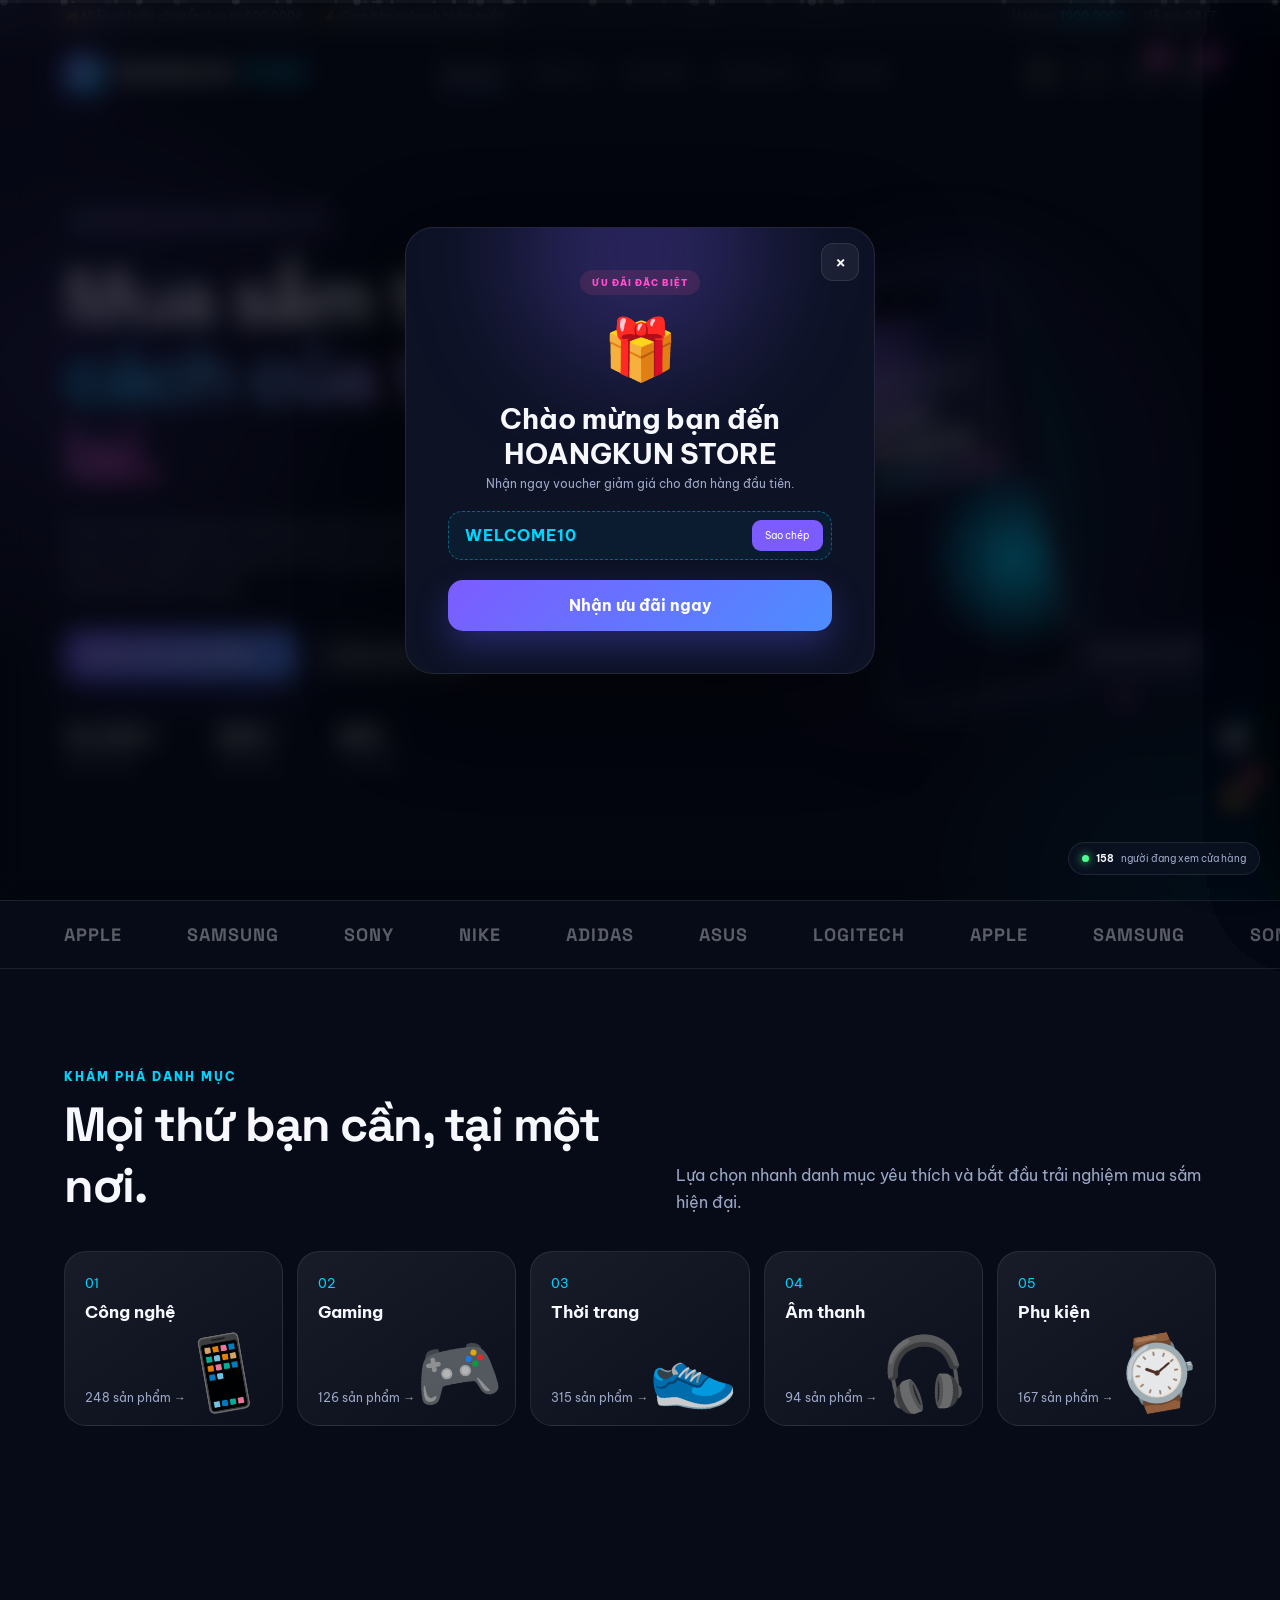
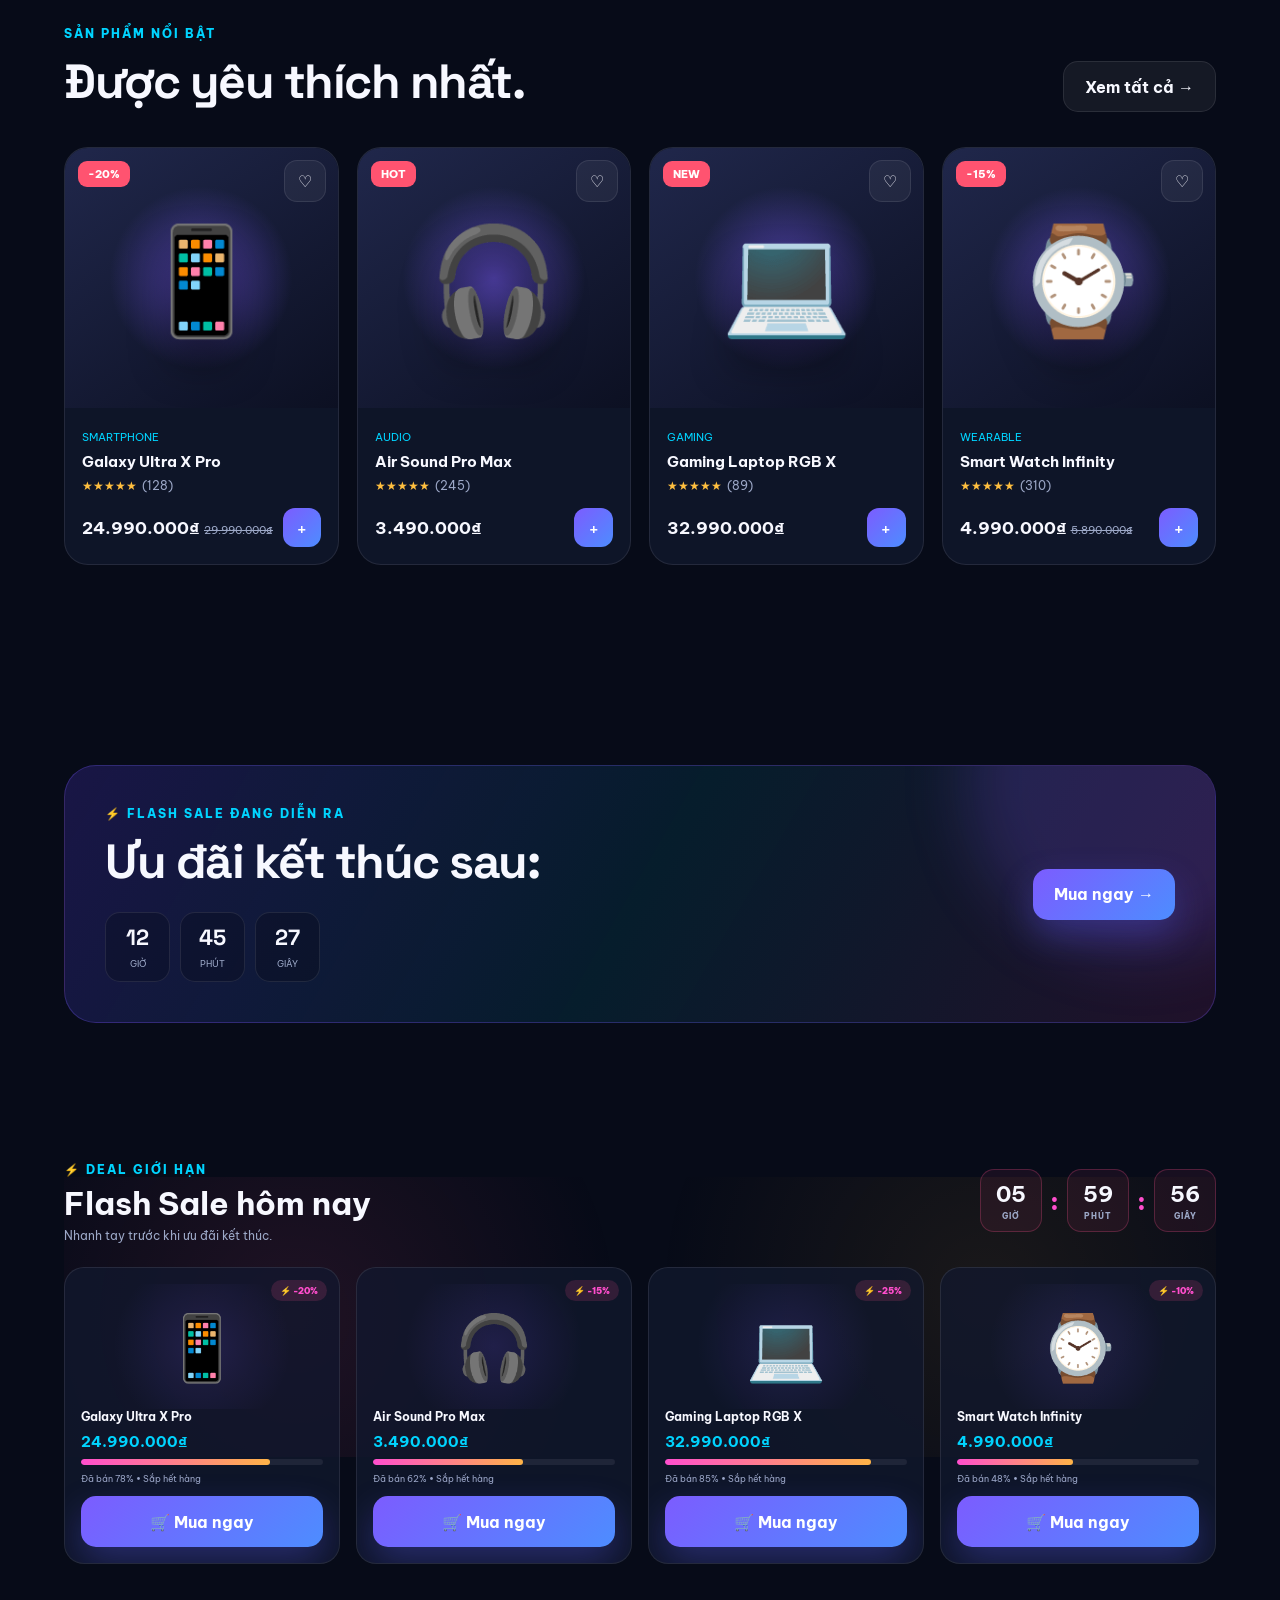
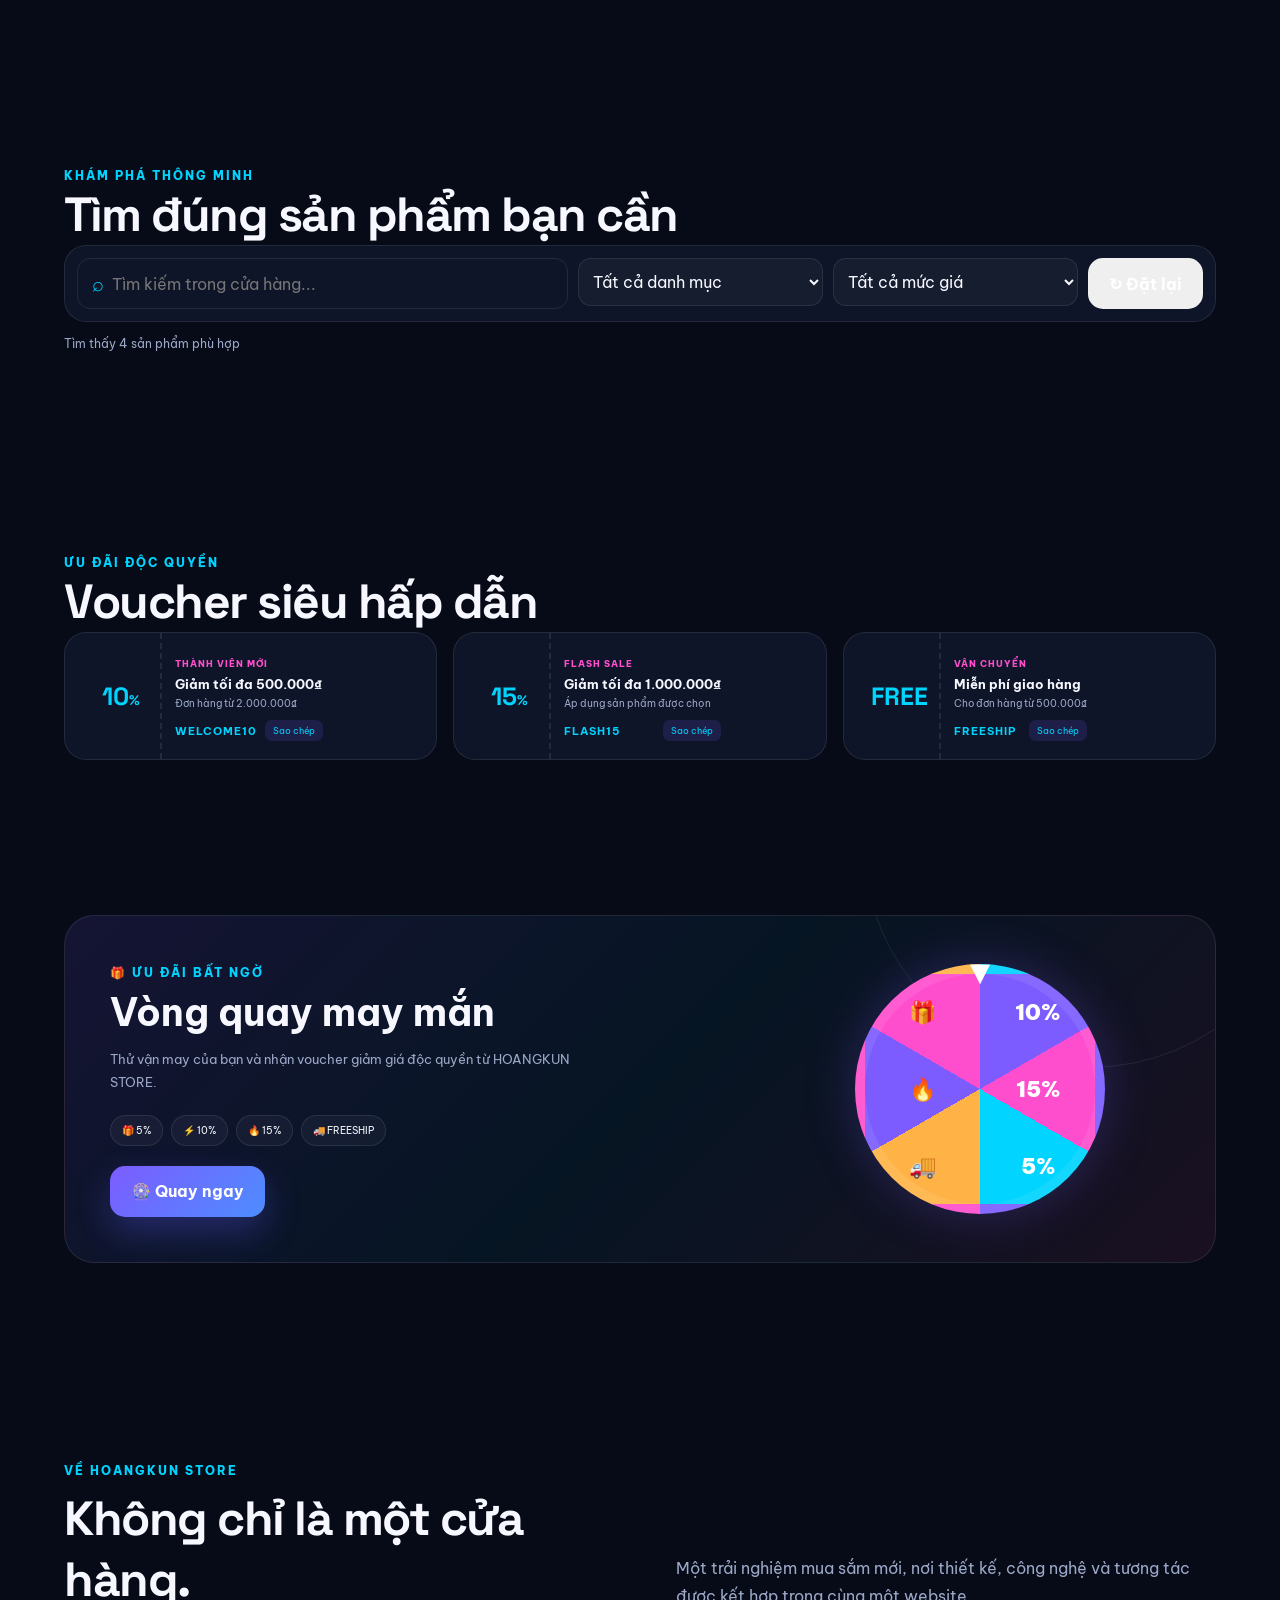
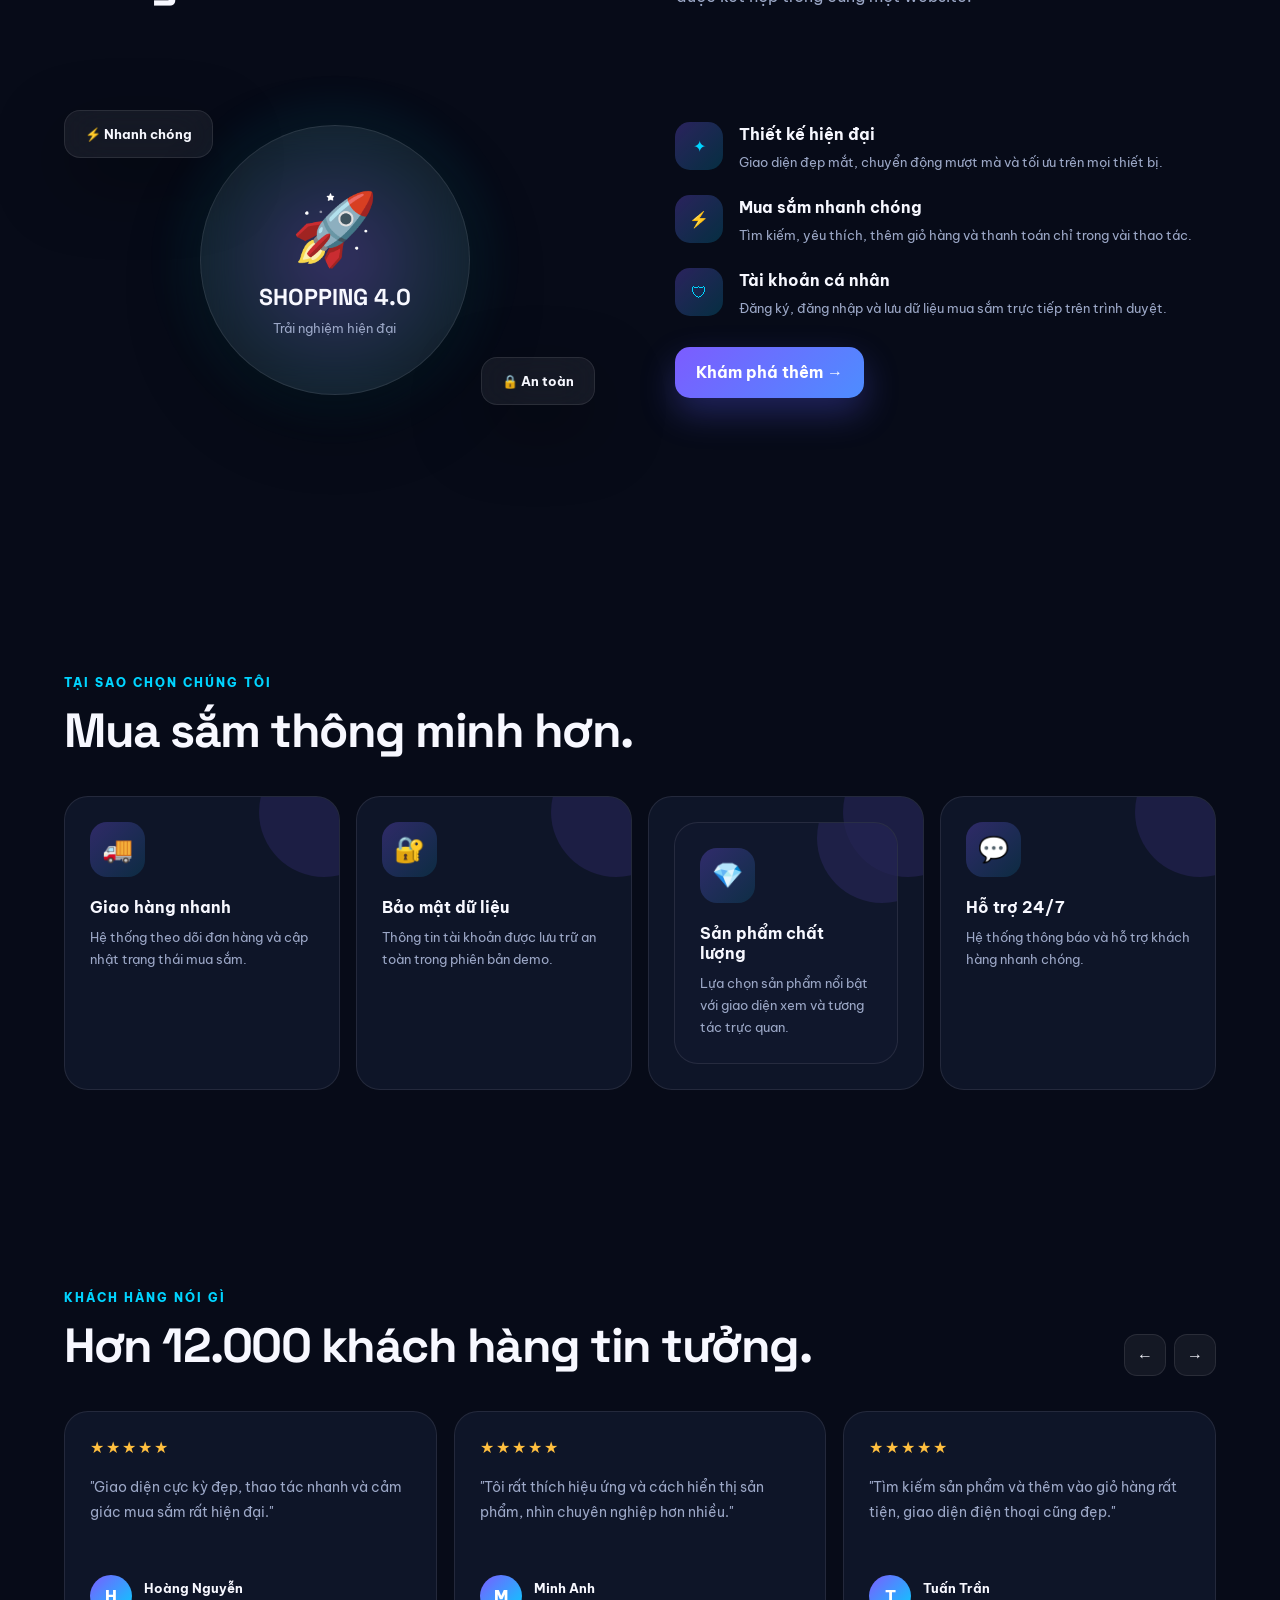
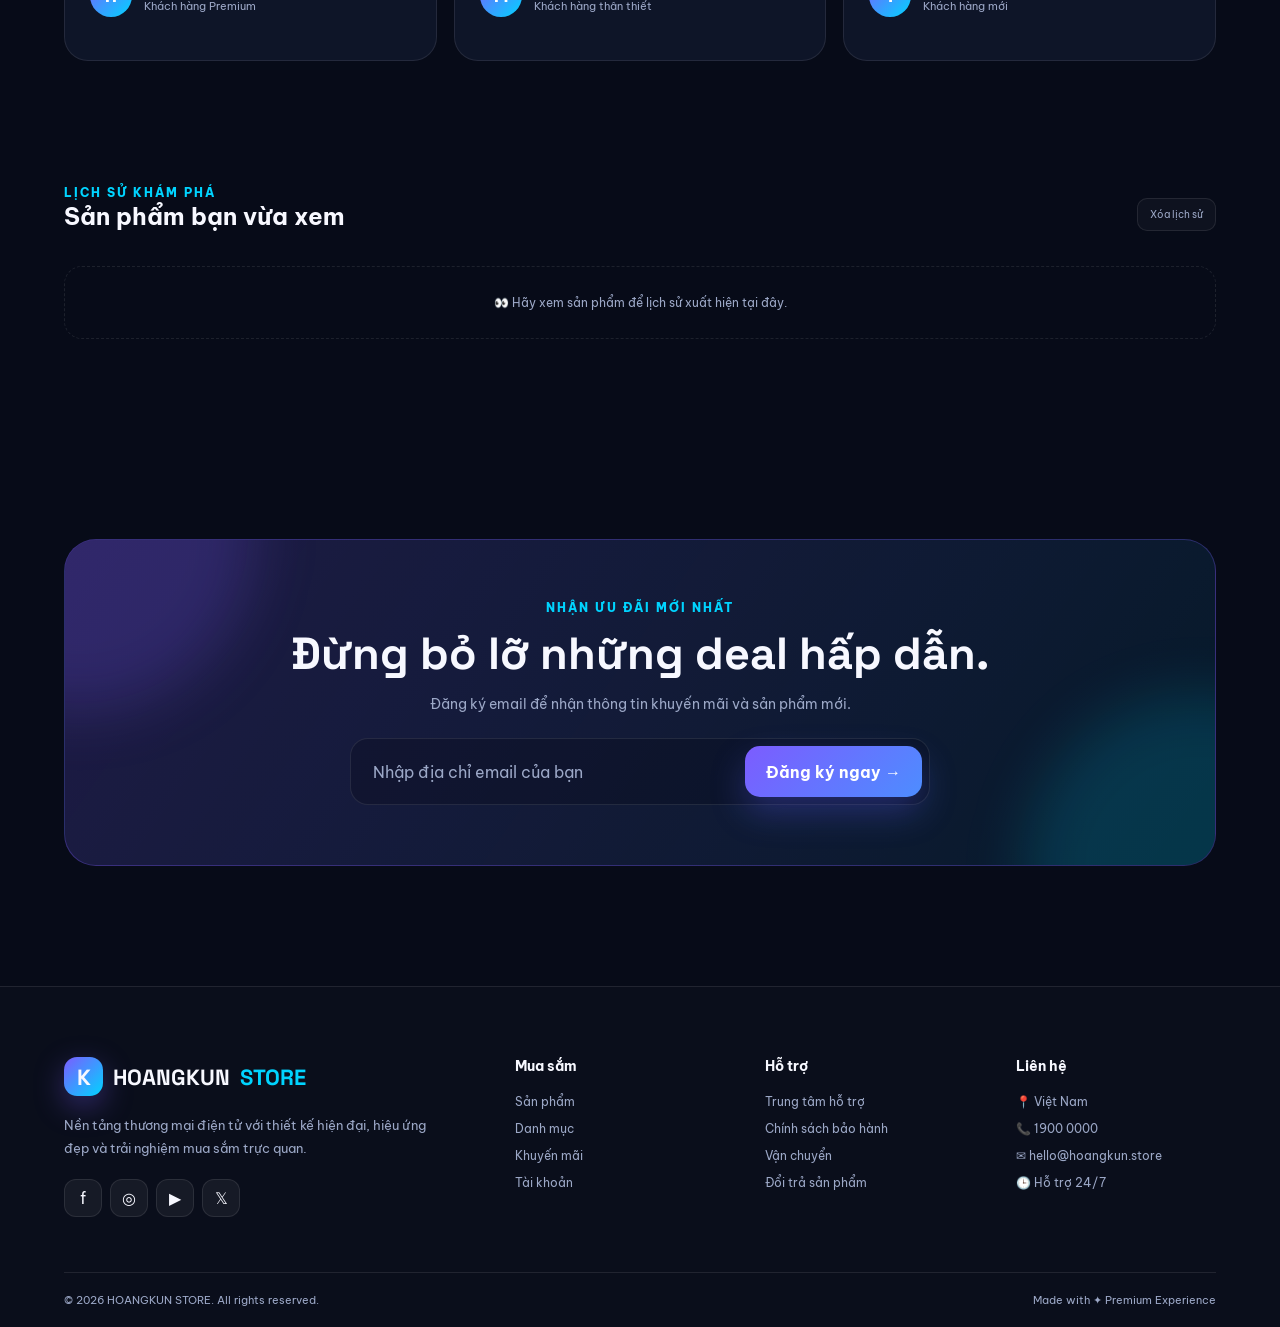
==== commit c498d185: "Update index.html" ====
--- a/index.html
+++ b/index.html
@@ -60,465 +60,534 @@
     </nav>
 </header>
 
-<!-- HERO -->
+<div class="scroll-progress">
+    <span id="scrollProgressBar"></span>
+</div>
+
+<!-- MAIN CONTENT -->
 <main>
-<section class="hero" id="home">
-    <div class="hero-inner">
-        <div class="hero-content reveal">
-            <div class="hero-tag"><span class="live-dot"></span> PREMIUM SHOPPING EXPERIENCE 2026</div>
-            <h1>Mua sắm theo <span>cách của tương lai.</span></h1>
-            <p>Khám phá không gian thương mại điện tử hiện đại với sản phẩm chất lượng, trải nghiệm tương tác 3D, hiệu ứng chuyển động mượt mà và mua sắm nhanh chóng.</p>
-
-            <div class="hero-buttons">
-                <a href="#products" class="btn btn-primary">Khám phá sản phẩm <span>→</span></a>
-                <button class="btn btn-dark" id="openIntro">▶ Xem giới thiệu</button>
-            </div>
-
-            <div class="hero-stats">
-                <div class="hero-stat"><strong class="counter" data-target="12000">0</strong><span>Khách hàng</span></div>
-                <div class="hero-stat"><strong class="counter" data-target="850">0</strong><span>Sản phẩm</span></div>
-                <div class="hero-stat"><strong class="counter" data-target="99">0</strong><span>% Hài lòng</span></div>
-            </div>
-        </div>
-
-        <div class="hero-visual reveal">
-            <div class="orbit"></div>
-            <div class="orbit two"></div>
-
-            <div class="float-card one">
-                <b>🔥 Flash Deal</b>
-                <span>Giảm đến 50% hôm nay</span>
-            </div>
-
-            <div class="product-stage">
-                <div class="phone">
-                    <div class="phone-screen">
-                        <div class="screen-card">
-                            <small>HOANGKUN STORE</small>
-                            <h3>Future<br>Shopping</h3>
-                            <div class="screen-bar"></div>
+    <!-- HERO -->
+    <section class="hero" id="home">
+        <div class="hero-inner">
+            <div class="hero-content reveal">
+                <div class="hero-tag"><span class="live-dot"></span> PREMIUM SHOPPING EXPERIENCE 2026</div>
+                <h1>Mua sắm theo <span>cách của tương lai.</span></h1>
+                <p>Khám phá không gian thương mại điện tử hiện đại với sản phẩm chất lượng, trải nghiệm tương tác 3D, hiệu ứng chuyển động mượt mà và mua sắm nhanh chóng.</p>
+
+                <div class="hero-buttons">
+                    <a href="#products" class="btn btn-primary">Khám phá sản phẩm <span>→</span></a>
+                    <button class="btn btn-dark" id="openIntro">▶ Xem giới thiệu</button>
+                </div>
+
+                <div class="hero-stats">
+                    <div class="hero-stat"><strong class="counter" data-target="12000">0</strong><span>Khách hàng</span></div>
+                    <div class="hero-stat"><strong class="counter" data-target="850">0</strong><span>Sản phẩm</span></div>
+                    <div class="hero-stat"><strong class="counter" data-target="99">0</strong><span>% Hài lòng</span></div>
+                </div>
+            </div>
+
+            <div class="hero-visual reveal">
+                <div class="orbit"></div>
+                <div class="orbit two"></div>
+
+                <div class="float-card one">
+                    <b>🔥 Flash Deal</b>
+                    <span>Giảm đến 50% hôm nay</span>
+                </div>
+
+                <div class="product-stage">
+                    <div class="phone">
+                        <div class="phone-screen">
+                            <div class="screen-card">
+                                <small>HOANGKUN STORE</small>
+                                <h3>Future<br>Shopping</h3>
+                                <div class="screen-bar"></div>
+                            </div>
                         </div>
                     </div>
                 </div>
-            </div>
-
-            <div class="float-card two">
-                <b>★★★★★ 4.9/5</b>
-                <span>Hơn 10.000 đánh giá</span>
-            </div>
-        </div>
-    </div>
-</section>
-
-<!-- BRANDS -->
-<section class="brands">
-    <div class="brand-track">
-        <span>APPLE</span><span>SAMSUNG</span><span>SONY</span><span>NIKE</span><span>ADIDAS</span><span>ASUS</span><span>LOGITECH</span><span>APPLE</span><span>SAMSUNG</span><span>SONY</span><span>NIKE</span><span>ADIDAS</span><span>ASUS</span><span>LOGITECH</span>
-    </div>
-</section>
-
-<!-- CATEGORIES -->
-<section class="section" id="categories">
-    <div class="section-head reveal">
-        <div>
-            <div class="eyebrow">KHÁM PHÁ DANH MỤC</div>
-            <h2 class="section-title">Mọi thứ bạn cần, tại một nơi.</h2>
-        </div>
-        <p class="section-desc">Lựa chọn nhanh danh mục yêu thích và bắt đầu trải nghiệm mua sắm hiện đại.</p>
-    </div>
-
-    <div class="category-grid">
-        <a href="#products" class="category reveal"><small>01</small><h3>Công nghệ</h3><span>248 sản phẩm →</span><div class="emoji">📱</div></a>
-        <a href="#products" class="category reveal"><small>02</small><h3>Gaming</h3><span>126 sản phẩm →</span><div class="emoji">🎮</div></a>
-        <a href="#products" class="category reveal"><small>03</small><h3>Thời trang</h3><span>315 sản phẩm →</span><div class="emoji">👟</div></a>
-        <a href="#products" class="category reveal"><small>04</small><h3>Âm thanh</h3><span>94 sản phẩm →</span><div class="emoji">🎧</div></a>
-        <a href="#products" class="category reveal"><small>05</small><h3>Phụ kiện</h3><span>167 sản phẩm →</span><div class="emoji">⌚</div></a>
-    </div>
-</section>
-
-<!-- PRODUCTS -->
-<section class="section" id="products">
-    <div class="section-head reveal">
-        <div>
-            <div class="eyebrow">SẢN PHẨM NỔI BẬT</div>
-            <h2 class="section-title">Được yêu thích nhất.</h2>
-        </div>
-        <button class="btn btn-dark" id="showAllProducts">Xem tất cả →</button>
-    </div>
-
-    <div class="products" id="productGrid">
-        <article class="product-card reveal" data-id="1" data-name="Galaxy Ultra X" data-price="24990000">
-            <div class="product-image">
-                <span class="sale-tag">-20%</span>
-                <button class="icon-btn product-heart">♡</button>
-                <div class="product-art">📱</div>
-            </div>
-            <div class="product-info">
-                <span class="product-category">SMARTPHONE</span>
-                <h3 class="product-name">Galaxy Ultra X Pro</h3>
-                <div class="rating">★★★★★ <em>(128)</em></div>
-                <div class="product-bottom">
-                    <div class="price"><strong>24.990.000₫</strong><del>29.990.000₫</del></div>
-                    <button class="add-cart">+</button>
-                </div>
-            </div>
-        </article>
-
-        <article class="product-card reveal" data-id="2" data-name="Tai nghe Air Sound Pro" data-price="3490000">
-            <div class="product-image">
-                <span class="sale-tag">HOT</span>
-                <button class="icon-btn product-heart">♡</button>
-                <div class="product-art">🎧</div>
-            </div>
-            <div class="product-info">
-                <span class="product-category">AUDIO</span>
-                <h3 class="product-name">Air Sound Pro Max</h3>
-                <div class="rating">★★★★★ <em>(245)</em></div>
-                <div class="product-bottom">
-                    <div class="price"><strong>3.490.000₫</strong></div>
-                    <button class="add-cart">+</button>
-                </div>
-            </div>
-        </article>
-
-        <article class="product-card reveal" data-id="3" data-name="Gaming Laptop RGB" data-price="32990000">
-            <div class="product-image">
-                <span class="sale-tag">NEW</span>
-                <button class="icon-btn product-heart">♡</button>
-                <div class="product-art">💻</div>
-            </div>
-            <div class="product-info">
-                <span class="product-category">GAMING</span>
-                <h3 class="product-name">Gaming Laptop RGB X</h3>
-                <div class="rating">★★★★★ <em>(89)</em></div>
-                <div class="product-bottom">
-                    <div class="price"><strong>32.990.000₫</strong></div>
-                    <button class="add-cart">+</button>
-                </div>
-            </div>
-        </article>
-
-        <article class="product-card reveal" data-id="4" data-name="Smart Watch Infinity" data-price="4990000">
-            <div class="product-image">
-                <span class="sale-tag">-15%</span>
-                <button class="icon-btn product-heart">♡</button>
-                <div class="product-art">⌚</div>
-            </div>
-            <div class="product-info">
-                <span class="product-category">WEARABLE</span>
-                <h3 class="product-name">Smart Watch Infinity</h3>
-                <div class="rating">★★★★★ <em>(310)</em></div>
-                <div class="product-bottom">
-                    <div class="price"><strong>4.990.000₫</strong><del>5.890.000₫</del></div>
-                    <button class="add-cart">+</button>
-                </div>
-            </div>
-        </article>
-    </div>
-</section>
-
-<!-- FLASH SALE -->
-<section class="section" id="sale">
-    <div class="flash-sale reveal">
-        <div class="flash-inner">
-            <div>
-                <div class="eyebrow">⚡ FLASH SALE ĐANG DIỄN RA</div>
-                <h2 class="section-title">Ưu đãi kết thúc sau:</h2>
-                <div class="countdown" style="margin-top:20px">
-                    <div class="time-box"><b id="hours">12</b><span>GIỜ</span></div>
-                    <div class="time-box"><b id="minutes">45</b><span>PHÚT</span></div>
-                    <div class="time-box"><b id="seconds">30</b><span>GIÂY</span></div>
-                </div>
-            </div>
-            <a href="#products" class="btn btn-primary">Mua ngay →</a>
-        </div>
-    </div>
-</section>
-
-<!-- ABOUT -->
-<section class="section" id="about">
-    <div class="section-head reveal">
-        <div>
-            <div class="eyebrow">VỀ HOANGKUN STORE</div>
-            <h2 class="section-title">Không chỉ là một cửa hàng.</h2>
-        </div>
-        <p class="section-desc">Một trải nghiệm mua sắm mới, nơi thiết kế, công nghệ và tương tác được kết hợp trong cùng một website.</p>
-    </div>
-
-    <div class="about-grid reveal">
-        <div class="about-visual">
-            <div class="about-glow"></div>
-            <div class="about-box about-main">
-                <span>🚀</span>
-                <b>SHOPPING 4.0</b>
-                <small>Trải nghiệm hiện đại</small>
-            </div>
-            <div class="about-box about-small one">⚡ Nhanh chóng</div>
-            <div class="about-box about-small two">🔒 An toàn</div>
-        </div>
-
-        <div class="about-content">
-            <div class="about-list">
-                <div class="about-item">
-                    <div class="about-icon">✦</div>
-                    <div>
-                        <h3>Thiết kế hiện đại</h3>
-                        <p>Giao diện đẹp mắt, chuyển động mượt mà và tối ưu trên mọi thiết bị.</p>
-                    </div>
-                </div>
-                <div class="about-item">
-                    <div class="about-icon">⚡</div>
-                    <div>
-                        <h3>Mua sắm nhanh chóng</h3>
-                        <p>Tìm kiếm, yêu thích, thêm giỏ hàng và thanh toán chỉ trong vài thao tác.</p>
-                    </div>
-                </div>
-                <div class="about-item">
-                    <div class="about-icon">🛡</div>
-                    <div>
-                        <h3>Tài khoản cá nhân</h3>
-                        <p>Đăng ký, đăng nhập và lưu dữ liệu mua sắm trực tiếp trên trình duyệt.</p>
-                    </div>
-                </div>
-            </div>
-            <button class="btn btn-primary" id="aboutBtn">Khám phá thêm →</button>
-        </div>
-    </div>
-</section>
-
-<!-- FEATURES -->
-<section class="section">
-    <div class="section-head reveal">
-        <div>
-            <div class="eyebrow">TẠI SAO CHỌN CHÚNG TÔI</div>
-            <h2 class="section-title">Mua sắm thông minh hơn.</h2>
-        </div>
-    </div>
-
-    <div class="feature-grid">
-        <div class="feature-card reveal">
-            <div class="feature-icon">🚚</div>
-            <h3>Giao hàng nhanh</h3>
-            <p>Hệ thống theo dõi đơn hàng và cập nhật trạng thái mua sắm.</p>
-        </div>
-        <div class="feature-card reveal">
-            <div class="feature-icon">🔐</div>
-            <h3>Bảo mật dữ liệu</h3>
-            <p>Thông tin tài khoản được lưu trữ an toàn trong phiên bản demo.</p>
-        </div>
-        <div class="feature-card reveal">
-            <div class="feature-icon">💎</div>
-            <h3>Sản phẩm chất lượng</h3>
-            <p>Lựa chọn sản phẩm nổi bật với giao diện xem và tương tác trực quan.</p>
-        </div>
-        <div class="feature-card reveal">
-            <div class="feature-icon">💬</div>
-            <h3>Hỗ trợ 24/7</h3>
-            <p>Hệ thống thông báo và hỗ trợ khách hàng nhanh chóng.</p>
-        </div>
-    </div>
-</section>
-
-<!-- TESTIMONIALS -->
-<section class="section">
-    <div class="section-head reveal">
-        <div>
-            <div class="eyebrow">KHÁCH HÀNG NÓI GÌ</div>
-            <h2 class="section-title">Hơn 12.000 khách hàng tin tưởng.</h2>
-        </div>
-        <div class="slider-buttons">
-            <button class="icon-btn" id="reviewPrev">←</button>
-            <button class="icon-btn" id="reviewNext">→</button>
-        </div>
-    </div>
-
-    <div class="review-slider" id="reviewSlider">
-        <article class="review-card reveal">
-            <div class="review-stars">★★★★★</div>
-            <p>"Giao diện cực kỳ đẹp, thao tác nhanh và cảm giác mua sắm rất hiện đại."</p>
-            <div class="review-user">
-                <div class="avatar">H</div>
-                <div><b>Hoàng Nguyễn</b><span>Khách hàng Premium</span></div>
-            </div>
-        </article>
-
-        <article class="review-card reveal">
-            <div class="review-stars">★★★★★</div>
-            <p>"Tôi rất thích hiệu ứng và cách hiển thị sản phẩm, nhìn chuyên nghiệp hơn nhiều."</p>
-            <div class="review-user">
-                <div class="avatar">M</div>
-                <div><b>Minh Anh</b><span>Khách hàng thân thiết</span></div>
-            </div>
-        </article>
-
-        <article class="review-card reveal">
-            <div class="review-stars">★★★★★</div>
-            <p>"Tìm kiếm sản phẩm và thêm vào giỏ hàng rất tiện, giao diện điện thoại cũng đẹp."</p>
-            <div class="review-user">
-                <div class="avatar">T</div>
-                <div><b>Tuấn Trần</b><span>Khách hàng mới</span></div>
-            </div>
-        </article>
-    </div>
-</section>
-
-<!-- STORE EXTRA (Khám phá thông minh) -->
-<section class="store-extra section" id="discover">
-    <div class="section-heading reveal">
-        <div>
-            <span class="eyebrow">KHÁM PHÁ THÔNG MINH</span>
-            <h2 class="section-title">Tìm đúng sản phẩm <span>bạn cần</span></h2>
-        </div>
-    </div>
-
-    <div class="filter-box reveal">
-        <div class="filter-search">
-            <span>⌕</span>
-            <input type="text" id="productFilterInput" placeholder="Tìm kiếm trong cửa hàng...">
-        </div>
-
-        <select id="categoryFilter">
-            <option value="all">Tất cả danh mục</option>
-            <option value="SMARTPHONE">Điện thoại</option>
-            <option value="AUDIO">Âm thanh</option>
-            <option value="GAMING">Gaming</option>
-            <option value="WEARABLE">Thiết bị đeo</option>
-            <option value="ACCESSORY">Phụ kiện</option>
-            <option value="FASHION">Thời trang</option>
-        </select>
-
-        <select id="priceFilter">
-            <option value="all">Tất cả mức giá</option>
-            <option value="under-2m">Dưới 2 triệu</option>
-            <option value="2m-5m">2 - 5 triệu</option>
-            <option value="5m-20m">5 - 20 triệu</option>
-            <option value="over-20m">Trên 20 triệu</option>
-        </select>
-
-        <button class="btn filter-reset" id="resetFilter">↻ Đặt lại</button>
-    </div>
-
-    <div class="filter-result-info reveal">
-        <span id="filterResultText">Đang hiển thị tất cả sản phẩm</span>
-    </div>
-</section>
-
-<!-- VOUCHER SECTION -->
-<section class="voucher-section section">
-    <div class="section-heading reveal">
-        <div>
-            <span class="eyebrow">ƯU ĐÃI ĐỘC QUYỀN</span>
-            <h2 class="section-title">Voucher <span>siêu hấp dẫn</span></h2>
-        </div>
-    </div>
-
-    <div class="voucher-grid">
-        <article class="voucher-card reveal">
-            <div class="voucher-percent">10<span>%</span></div>
-            <div class="voucher-info">
-                <span>THÀNH VIÊN MỚI</span>
-                <h3>Giảm tối đa 500.000₫</h3>
-                <p>Đơn hàng từ 2.000.000₫</p>
-                <div class="voucher-code">
-                    <b>WELCOME10</b>
-                    <button onclick="copyVoucher('WELCOME10')">Sao chép</button>
-                </div>
-            </div>
-        </article>
-
-        <article class="voucher-card reveal">
-            <div class="voucher-percent">15<span>%</span></div>
-            <div class="voucher-info">
-                <span>FLASH SALE</span>
-                <h3>Giảm tối đa 1.000.000₫</h3>
-                <p>Áp dụng sản phẩm được chọn</p>
-                <div class="voucher-code">
-                    <b>FLASH15</b>
-                    <button onclick="copyVoucher('FLASH15')">Sao chép</button>
-                </div>
-            </div>
-        </article>
-
-        <article class="voucher-card reveal">
-            <div class="voucher-percent">FREE</div>
-            <div class="voucher-info">
-                <span>VẬN CHUYỂN</span>
-                <h3>Miễn phí giao hàng</h3>
-                <p>Cho đơn hàng từ 500.000₫</p>
-                <div class="voucher-code">
-                    <b>FREESHIP</b>
-                    <button onclick="copyVoucher('FREESHIP')">Sao chép</button>
-                </div>
-            </div>
-        </article>
-    </div>
-</section>
-
-<!-- NEWSLETTER -->
-<section class="section">
-    <div class="newsletter reveal">
-        <div class="newsletter-glow one"></div>
-        <div class="newsletter-glow two"></div>
-        <div class="newsletter-content">
-            <div class="eyebrow">NHẬN ƯU ĐÃI MỚI NHẤT</div>
-            <h2>Đừng bỏ lỡ những deal hấp dẫn.</h2>
-            <p>Đăng ký email để nhận thông tin khuyến mãi và sản phẩm mới.</p>
-            <form id="newsletterForm" class="newsletter-form">
-                <input type="email" id="newsletterEmail" placeholder="Nhập địa chỉ email của bạn">
-                <button class="btn btn-primary">Đăng ký ngay →</button>
-            </form>
-        </div>
-    </div>
-</section>
-
-<!-- FOOTER -->
-<footer class="footer">
-    <div class="footer-grid">
-        <div class="footer-brand">
-            <a href="#home" class="logo">
-                <span class="logo-icon">K</span>
-                HOANGKUN<b>STORE</b>
-            </a>
-            <p>Nền tảng thương mại điện tử với thiết kế hiện đại, hiệu ứng đẹp và trải nghiệm mua sắm trực quan.</p>
-            <div class="socials">
-                <button>f</button>
-                <button>◎</button>
-                <button>▶</button>
-                <button>𝕏</button>
-            </div>
-        </div>
-
-        <div class="footer-col">
-            <h4>Mua sắm</h4>
-            <a href="#products">Sản phẩm</a>
-            <a href="#categories">Danh mục</a>
-            <a href="#sale">Khuyến mãi</a>
-            <a href="#" class="openAuth">Tài khoản</a>
-        </div>
-
-        <div class="footer-col">
-            <h4>Hỗ trợ</h4>
-            <a href="#">Trung tâm hỗ trợ</a>
-            <a href="#">Chính sách bảo hành</a>
-            <a href="#">Vận chuyển</a>
-            <a href="#">Đổi trả sản phẩm</a>
-        </div>
-
-        <div class="footer-col">
-            <h4>Liên hệ</h4>
-            <a href="#">📍 Việt Nam</a>
-            <a href="#">📞 1900 0000</a>
-            <a href="#">✉ hello@hoangkun.store</a>
-            <a href="#">🕒 Hỗ trợ 24/7</a>
-        </div>
-    </div>
-
-    <div class="footer-bottom">
-        <span>© 2026 HOANGKUN STORE. All rights reserved.</span>
-        <span>Made with ✦ Premium Experience</span>
-    </div>
-</footer>
+
+                <div class="float-card two">
+                    <b>★★★★★ 4.9/5</b>
+                    <span>Hơn 10.000 đánh giá</span>
+                </div>
+            </div>
+        </div>
+    </section>
+
+    <!-- BRANDS -->
+    <section class="brands">
+        <div class="brand-track">
+            <span>APPLE</span><span>SAMSUNG</span><span>SONY</span><span>NIKE</span><span>ADIDAS</span><span>ASUS</span><span>LOGITECH</span><span>APPLE</span><span>SAMSUNG</span><span>SONY</span><span>NIKE</span><span>ADIDAS</span><span>ASUS</span><span>LOGITECH</span>
+        </div>
+    </section>
+
+    <!-- CATEGORIES -->
+    <section class="section" id="categories">
+        <div class="section-head reveal">
+            <div>
+                <div class="eyebrow">KHÁM PHÁ DANH MỤC</div>
+                <h2 class="section-title">Mọi thứ bạn cần, tại một nơi.</h2>
+            </div>
+            <p class="section-desc">Lựa chọn nhanh danh mục yêu thích và bắt đầu trải nghiệm mua sắm hiện đại.</p>
+        </div>
+
+        <div class="category-grid">
+            <a href="#products" class="category reveal"><small>01</small><h3>Công nghệ</h3><span>248 sản phẩm →</span><div class="emoji">📱</div></a>
+            <a href="#products" class="category reveal"><small>02</small><h3>Gaming</h3><span>126 sản phẩm →</span><div class="emoji">🎮</div></a>
+            <a href="#products" class="category reveal"><small>03</small><h3>Thời trang</h3><span>315 sản phẩm →</span><div class="emoji">👟</div></a>
+            <a href="#products" class="category reveal"><small>04</small><h3>Âm thanh</h3><span>94 sản phẩm →</span><div class="emoji">🎧</div></a>
+            <a href="#products" class="category reveal"><small>05</small><h3>Phụ kiện</h3><span>167 sản phẩm →</span><div class="emoji">⌚</div></a>
+        </div>
+    </section>
+
+    <!-- PRODUCTS -->
+    <section class="section" id="products">
+        <div class="section-head reveal">
+            <div>
+                <div class="eyebrow">SẢN PHẨM NỔI BẬT</div>
+                <h2 class="section-title">Được yêu thích nhất.</h2>
+            </div>
+            <button class="btn btn-dark" id="showAllProducts">Xem tất cả →</button>
+        </div>
+
+        <div class="products" id="productGrid">
+            <article class="product-card reveal" data-id="1" data-name="Galaxy Ultra X" data-price="24990000">
+                <div class="product-image">
+                    <span class="sale-tag">-20%</span>
+                    <button class="icon-btn product-heart">♡</button>
+                    <div class="product-art">📱</div>
+                </div>
+                <div class="product-info">
+                    <span class="product-category">SMARTPHONE</span>
+                    <h3 class="product-name">Galaxy Ultra X Pro</h3>
+                    <div class="rating">★★★★★ <em>(128)</em></div>
+                    <div class="product-bottom">
+                        <div class="price"><strong>24.990.000₫</strong><del>29.990.000₫</del></div>
+                        <button class="add-cart">+</button>
+                    </div>
+                </div>
+            </article>
+
+            <article class="product-card reveal" data-id="2" data-name="Tai nghe Air Sound Pro" data-price="3490000">
+                <div class="product-image">
+                    <span class="sale-tag">HOT</span>
+                    <button class="icon-btn product-heart">♡</button>
+                    <div class="product-art">🎧</div>
+                </div>
+                <div class="product-info">
+                    <span class="product-category">AUDIO</span>
+                    <h3 class="product-name">Air Sound Pro Max</h3>
+                    <div class="rating">★★★★★ <em>(245)</em></div>
+                    <div class="product-bottom">
+                        <div class="price"><strong>3.490.000₫</strong></div>
+                        <button class="add-cart">+</button>
+                    </div>
+                </div>
+            </article>
+
+            <article class="product-card reveal" data-id="3" data-name="Gaming Laptop RGB" data-price="32990000">
+                <div class="product-image">
+                    <span class="sale-tag">NEW</span>
+                    <button class="icon-btn product-heart">♡</button>
+                    <div class="product-art">💻</div>
+                </div>
+                <div class="product-info">
+                    <span class="product-category">GAMING</span>
+                    <h3 class="product-name">Gaming Laptop RGB X</h3>
+                    <div class="rating">★★★★★ <em>(89)</em></div>
+                    <div class="product-bottom">
+                        <div class="price"><strong>32.990.000₫</strong></div>
+                        <button class="add-cart">+</button>
+                    </div>
+                </div>
+            </article>
+
+            <article class="product-card reveal" data-id="4" data-name="Smart Watch Infinity" data-price="4990000">
+                <div class="product-image">
+                    <span class="sale-tag">-15%</span>
+                    <button class="icon-btn product-heart">♡</button>
+                    <div class="product-art">⌚</div>
+                </div>
+                <div class="product-info">
+                    <span class="product-category">WEARABLE</span>
+                    <h3 class="product-name">Smart Watch Infinity</h3>
+                    <div class="rating">★★★★★ <em>(310)</em></div>
+                    <div class="product-bottom">
+                        <div class="price"><strong>4.990.000₫</strong><del>5.890.000₫</del></div>
+                        <button class="add-cart">+</button>
+                    </div>
+                </div>
+            </article>
+        </div>
+    </section>
+
+    <!-- FLASH SALE BANNER -->
+    <section class="section" id="sale">
+        <div class="flash-sale reveal">
+            <div class="flash-inner">
+                <div>
+                    <div class="eyebrow">⚡ FLASH SALE ĐANG DIỄN RA</div>
+                    <h2 class="section-title">Ưu đãi kết thúc sau:</h2>
+                    <div class="countdown" style="margin-top:20px">
+                        <div class="time-box"><b id="hours">12</b><span>GIỜ</span></div>
+                        <div class="time-box"><b id="minutes">45</b><span>PHÚT</span></div>
+                        <div class="time-box"><b id="seconds">30</b><span>GIÂY</span></div>
+                    </div>
+                </div>
+                <a href="#products" class="btn btn-primary">Mua ngay →</a>
+            </div>
+        </div>
+    </section>
+
+    <!-- NEW FLASH SALE GRID -->
+    <section class="section flash-sale-section" id="flashSale">
+        <div class="flash-sale-head reveal">
+            <div>
+                <span class="eyebrow">⚡ DEAL GIỚI HẠN</span>
+                <h2>Flash <span>Sale</span> hôm nay</h2>
+                <p>Nhanh tay trước khi ưu đãi kết thúc.</p>
+            </div>
+            <div class="countdown-box">
+                <div class="countdown-item"><b id="flashHours">00</b><span>GIỜ</span></div>
+                <i>:</i>
+                <div class="countdown-item"><b id="flashMinutes">00</b><span>PHÚT</span></div>
+                <i>:</i>
+                <div class="countdown-item"><b id="flashSeconds">00</b><span>GIÂY</span></div>
+            </div>
+        </div>
+        <div class="flash-products" id="flashProducts"></div>
+    </section>
+
+    <!-- DISCOVER / FILTER -->
+    <section class="store-extra section" id="discover">
+        <div class="section-heading reveal">
+            <div>
+                <span class="eyebrow">KHÁM PHÁ THÔNG MINH</span>
+                <h2 class="section-title">Tìm đúng sản phẩm <span>bạn cần</span></h2>
+            </div>
+        </div>
+
+        <div class="filter-box reveal">
+            <div class="filter-search">
+                <span>⌕</span>
+                <input type="text" id="productFilterInput" placeholder="Tìm kiếm trong cửa hàng...">
+            </div>
+
+            <select id="categoryFilter">
+                <option value="all">Tất cả danh mục</option>
+                <option value="SMARTPHONE">Điện thoại</option>
+                <option value="AUDIO">Âm thanh</option>
+                <option value="GAMING">Gaming</option>
+                <option value="WEARABLE">Thiết bị đeo</option>
+                <option value="ACCESSORY">Phụ kiện</option>
+                <option value="FASHION">Thời trang</option>
+            </select>
+
+            <select id="priceFilter">
+                <option value="all">Tất cả mức giá</option>
+                <option value="under-2m">Dưới 2 triệu</option>
+                <option value="2m-5m">2 - 5 triệu</option>
+                <option value="5m-20m">5 - 20 triệu</option>
+                <option value="over-20m">Trên 20 triệu</option>
+            </select>
+
+            <button class="btn filter-reset" id="resetFilter">↻ Đặt lại</button>
+        </div>
+
+        <div class="filter-result-info reveal">
+            <span id="filterResultText">Đang hiển thị tất cả sản phẩm</span>
+        </div>
+    </section>
+
+    <!-- VOUCHERS -->
+    <section class="voucher-section section">
+        <div class="section-heading reveal">
+            <div>
+                <span class="eyebrow">ƯU ĐÃI ĐỘC QUYỀN</span>
+                <h2 class="section-title">Voucher <span>siêu hấp dẫn</span></h2>
+            </div>
+        </div>
+
+        <div class="voucher-grid">
+            <article class="voucher-card reveal">
+                <div class="voucher-percent">10<span>%</span></div>
+                <div class="voucher-info">
+                    <span>THÀNH VIÊN MỚI</span>
+                    <h3>Giảm tối đa 500.000₫</h3>
+                    <p>Đơn hàng từ 2.000.000₫</p>
+                    <div class="voucher-code">
+                        <b>WELCOME10</b>
+                        <button onclick="copyVoucher('WELCOME10')">Sao chép</button>
+                    </div>
+                </div>
+            </article>
+
+            <article class="voucher-card reveal">
+                <div class="voucher-percent">15<span>%</span></div>
+                <div class="voucher-info">
+                    <span>FLASH SALE</span>
+                    <h3>Giảm tối đa 1.000.000₫</h3>
+                    <p>Áp dụng sản phẩm được chọn</p>
+                    <div class="voucher-code">
+                        <b>FLASH15</b>
+                        <button onclick="copyVoucher('FLASH15')">Sao chép</button>
+                    </div>
+                </div>
+            </article>
+
+            <article class="voucher-card reveal">
+                <div class="voucher-percent">FREE</div>
+                <div class="voucher-info">
+                    <span>VẬN CHUYỂN</span>
+                    <h3>Miễn phí giao hàng</h3>
+                    <p>Cho đơn hàng từ 500.000₫</p>
+                    <div class="voucher-code">
+                        <b>FREESHIP</b>
+                        <button onclick="copyVoucher('FREESHIP')">Sao chép</button>
+                    </div>
+                </div>
+            </article>
+        </div>
+    </section>
+
+    <!-- LUCKY WHEEL -->
+    <section class="section lucky-section" id="lucky">
+        <div class="lucky-wrap reveal">
+            <div class="lucky-info">
+                <span class="eyebrow">🎁 ƯU ĐÃI BẤT NGỜ</span>
+                <h2>Vòng quay <span>may mắn</span></h2>
+                <p>Thử vận may của bạn và nhận voucher giảm giá độc quyền từ HOANGKUN STORE.</p>
+                <div class="lucky-prizes">
+                    <span>🎁 5%</span>
+                    <span>⚡ 10%</span>
+                    <span>🔥 15%</span>
+                    <span>🚚 FREESHIP</span>
+                </div>
+                <button class="btn btn-primary" id="openLuckyWheel">🎡 Quay ngay</button>
+            </div>
+            <div class="lucky-preview">
+                <div class="preview-wheel">
+                    <div>🎁</div><div>10%</div><div>🔥</div><div>15%</div>
+                    <div>🚚</div><div>5%</div>
+                </div>
+                <div class="preview-pointer">▼</div>
+            </div>
+        </div>
+    </section>
+
+    <!-- ABOUT -->
+    <section class="section" id="about">
+        <div class="section-head reveal">
+            <div>
+                <div class="eyebrow">VỀ HOANGKUN STORE</div>
+                <h2 class="section-title">Không chỉ là một cửa hàng.</h2>
+            </div>
+            <p class="section-desc">Một trải nghiệm mua sắm mới, nơi thiết kế, công nghệ và tương tác được kết hợp trong cùng một website.</p>
+        </div>
+
+        <div class="about-grid reveal">
+            <div class="about-visual">
+                <div class="about-glow"></div>
+                <div class="about-box about-main">
+                    <span>🚀</span>
+                    <b>SHOPPING 4.0</b>
+                    <small>Trải nghiệm hiện đại</small>
+                </div>
+                <div class="about-box about-small one">⚡ Nhanh chóng</div>
+                <div class="about-box about-small two">🔒 An toàn</div>
+            </div>
+
+            <div class="about-content">
+                <div class="about-list">
+                    <div class="about-item">
+                        <div class="about-icon">✦</div>
+                        <div>
+                            <h3>Thiết kế hiện đại</h3>
+                            <p>Giao diện đẹp mắt, chuyển động mượt mà và tối ưu trên mọi thiết bị.</p>
+                        </div>
+                    </div>
+                    <div class="about-item">
+                        <div class="about-icon">⚡</div>
+                        <div>
+                            <h3>Mua sắm nhanh chóng</h3>
+                            <p>Tìm kiếm, yêu thích, thêm giỏ hàng và thanh toán chỉ trong vài thao tác.</p>
+                        </div>
+                    </div>
+                    <div class="about-item">
+                        <div class="about-icon">🛡</div>
+                        <div>
+                            <h3>Tài khoản cá nhân</h3>
+                            <p>Đăng ký, đăng nhập và lưu dữ liệu mua sắm trực tiếp trên trình duyệt.</p>
+                        </div>
+                    </div>
+                </div>
+                <button class="btn btn-primary" id="aboutBtn">Khám phá thêm →</button>
+            </div>
+        </div>
+    </section>
+
+    <!-- FEATURES -->
+    <section class="section">
+        <div class="section-head reveal">
+            <div>
+                <div class="eyebrow">TẠI SAO CHỌN CHÚNG TÔI</div>
+                <h2 class="section-title">Mua sắm thông minh hơn.</h2>
+            </div>
+        </div>
+
+        <div class="feature-grid">
+            <div class="feature-card reveal">
+                <div class="feature-icon">🚚</div>
+                <h3>Giao hàng nhanh</h3>
+                <p>Hệ thống theo dõi đơn hàng và cập nhật trạng thái mua sắm.</p>
+            </div>
+            <div class="feature-card reveal">
+                <div class="feature-icon">🔐</div>
+                <h3>Bảo mật dữ liệu</h3>
+                <p>Thông tin tài khoản được lưu trữ an toàn trong phiên bản demo.</p>
+            </div>
+            <div class="feature-card reveal">
+                <div class="feature-card reveal">
+                    <div class="feature-icon">💎</div>
+                    <h3>Sản phẩm chất lượng</h3>
+                    <p>Lựa chọn sản phẩm nổi bật với giao diện xem và tương tác trực quan.</p>
+                </div>
+            </div>
+            <div class="feature-card reveal">
+                <div class="feature-icon">💬</div>
+                <h3>Hỗ trợ 24/7</h3>
+                <p>Hệ thống thông báo và hỗ trợ khách hàng nhanh chóng.</p>
+            </div>
+        </div>
+    </section>
+
+    <!-- TESTIMONIALS -->
+    <section class="section">
+        <div class="section-head reveal">
+            <div>
+                <div class="eyebrow">KHÁCH HÀNG NÓI GÌ</div>
+                <h2 class="section-title">Hơn 12.000 khách hàng tin tưởng.</h2>
+            </div>
+            <div class="slider-buttons">
+                <button class="icon-btn" id="reviewPrev">←</button>
+                <button class="icon-btn" id="reviewNext">→</button>
+            </div>
+        </div>
+
+        <div class="review-slider" id="reviewSlider">
+            <article class="review-card reveal">
+                <div class="review-stars">★★★★★</div>
+                <p>"Giao diện cực kỳ đẹp, thao tác nhanh và cảm giác mua sắm rất hiện đại."</p>
+                <div class="review-user">
+                    <div class="avatar">H</div>
+                    <div><b>Hoàng Nguyễn</b><span>Khách hàng Premium</span></div>
+                </div>
+            </article>
+
+            <article class="review-card reveal">
+                <div class="review-stars">★★★★★</div>
+                <p>"Tôi rất thích hiệu ứng và cách hiển thị sản phẩm, nhìn chuyên nghiệp hơn nhiều."</p>
+                <div class="review-user">
+                    <div class="avatar">M</div>
+                    <div><b>Minh Anh</b><span>Khách hàng thân thiết</span></div>
+                </div>
+            </article>
+
+            <article class="review-card reveal">
+                <div class="review-stars">★★★★★</div>
+                <p>"Tìm kiếm sản phẩm và thêm vào giỏ hàng rất tiện, giao diện điện thoại cũng đẹp."</p>
+                <div class="review-user">
+                    <div class="avatar">T</div>
+                    <div><b>Tuấn Trần</b><span>Khách hàng mới</span></div>
+                </div>
+            </article>
+        </div>
+    </section>
+
+    <!-- RECENT PRODUCTS -->
+    <section class="section recent-section" id="recentSection">
+        <div class="section-head reveal">
+            <div>
+                <span class="eyebrow">LỊCH SỬ KHÁM PHÁ</span>
+                <h2>Sản phẩm <span>bạn vừa xem</span></h2>
+            </div>
+            <button class="text-action" id="clearRecent">Xóa lịch sử</button>
+        </div>
+
+        <div class="recent-grid" id="recentProducts">
+            <div class="recent-empty">
+                👀 Hãy xem sản phẩm để lịch sử xuất hiện tại đây.
+            </div>
+        </div>
+    </section>
+
+    <!-- NEWSLETTER -->
+    <section class="section">
+        <div class="newsletter reveal">
+            <div class="newsletter-glow one"></div>
+            <div class="newsletter-glow two"></div>
+            <div class="newsletter-content">
+                <div class="eyebrow">NHẬN ƯU ĐÃI MỚI NHẤT</div>
+                <h2>Đừng bỏ lỡ những deal hấp dẫn.</h2>
+                <p>Đăng ký email để nhận thông tin khuyến mãi và sản phẩm mới.</p>
+                <form id="newsletterForm" class="newsletter-form">
+                    <input type="email" id="newsletterEmail" placeholder="Nhập địa chỉ email của bạn">
+                    <button class="btn btn-primary">Đăng ký ngay →</button>
+                </form>
+            </div>
+        </div>
+    </section>
+
+    <!-- FOOTER -->
+    <footer class="footer">
+        <div class="footer-grid">
+            <div class="footer-brand">
+                <a href="#home" class="logo">
+                    <span class="logo-icon">K</span>
+                    HOANGKUN<b>STORE</b>
+                </a>
+                <p>Nền tảng thương mại điện tử với thiết kế hiện đại, hiệu ứng đẹp và trải nghiệm mua sắm trực quan.</p>
+                <div class="socials">
+                    <button>f</button>
+                    <button>◎</button>
+                    <button>▶</button>
+                    <button>𝕏</button>
+                </div>
+            </div>
+
+            <div class="footer-col">
+                <h4>Mua sắm</h4>
+                <a href="#products">Sản phẩm</a>
+                <a href="#categories">Danh mục</a>
+                <a href="#sale">Khuyến mãi</a>
+                <a href="#" class="openAuth">Tài khoản</a>
+            </div>
+
+            <div class="footer-col">
+                <h4>Hỗ trợ</h4>
+                <a href="#">Trung tâm hỗ trợ</a>
+                <a href="#">Chính sách bảo hành</a>
+                <a href="#">Vận chuyển</a>
+                <a href="#">Đổi trả sản phẩm</a>
+            </div>
+
+            <div class="footer-col">
+                <h4>Liên hệ</h4>
+                <a href="#">📍 Việt Nam</a>
+                <a href="#">📞 1900 0000</a>
+                <a href="#">✉ hello@hoangkun.store</a>
+                <a href="#">🕒 Hỗ trợ 24/7</a>
+            </div>
+        </div>
+
+        <div class="footer-bottom">
+            <span>© 2026 HOANGKUN STORE. All rights reserved.</span>
+            <span>Made with ✦ Premium Experience</span>
+        </div>
+    </footer>
 </main>
+<!-- ================= END MAIN CONTENT ================= -->
 
 <!-- SEARCH MODAL -->
 <div class="modal" id="searchModal">
@@ -652,7 +721,7 @@
     </div>
 </div>
 
-<!-- CART -->
+<!-- CART SIDE PANEL -->
 <aside class="side-panel" id="cartPanel">
     <div class="panel-head">
         <div>
@@ -676,7 +745,7 @@
     </div>
 </aside>
 
-<!-- WISHLIST -->
+<!-- WISHLIST SIDE PANEL -->
 <aside class="side-panel" id="wishlistPanel">
     <div class="panel-head">
         <div>
@@ -752,8 +821,7 @@
     </div>
 </div>
 
-    <!-- ================= PART 7 - PRODUCT EXPERIENCE ================= -->
-
+<!-- QUICK VIEW MODAL -->
 <div class="modal" id="quickViewModal">
     <div class="modal-box quick-view-box">
         <button class="modal-close" data-close="quickViewModal">×</button>
@@ -761,6 +829,7 @@
     </div>
 </div>
 
+<!-- COMPARE MODAL -->
 <div class="modal" id="compareModal">
     <div class="modal-box compare-box">
         <button class="modal-close" data-close="compareModal">×</button>
@@ -788,73 +857,7 @@
     </div>
 </div>
 
-<section class="section recent-section" id="recentSection">
-    <div class="section-head reveal">
-        <div>
-            <span class="eyebrow">LỊCH SỬ KHÁM PHÁ</span>
-            <h2>Sản phẩm <span>bạn vừa xem</span></h2>
-        </div>
-
-        <button class="text-action" id="clearRecent">
-            Xóa lịch sử
-        </button>
-    </div>
-
-    <div class="recent-grid" id="recentProducts">
-        <div class="recent-empty">
-            👀 Hãy xem sản phẩm để lịch sử xuất hiện tại đây.
-        </div>
-    </div>
-</section>
-
-<div class="scroll-progress">
-    <span id="scrollProgressBar"></span>
-</div>
-    
-<!-- ================= PART 8 - FLASH SALE & LUCKY WHEEL ================= -->
-
-<section class="section flash-sale-section" id="flashSale">
-    <div class="flash-sale-head reveal">
-        <div>
-            <span class="eyebrow">⚡ DEAL GIỚI HẠN</span>
-            <h2>Flash <span>Sale</span> hôm nay</h2>
-            <p>Nhanh tay trước khi ưu đãi kết thúc.</p>
-        </div>
-        <div class="countdown-box">
-            <div class="countdown-item"><b id="flashHours">00</b><span>GIỜ</span></div>
-            <i>:</i>
-            <div class="countdown-item"><b id="flashMinutes">00</b><span>PHÚT</span></div>
-            <i>:</i>
-            <div class="countdown-item"><b id="flashSeconds">00</b><span>GIÂY</span></div>
-        </div>
-    </div>
-    <div class="flash-products" id="flashProducts"></div>
-</section>
-
-<section class="section lucky-section" id="lucky">
-    <div class="lucky-wrap reveal">
-        <div class="lucky-info">
-            <span class="eyebrow">🎁 ƯU ĐÃI BẤT NGỜ</span>
-            <h2>Vòng quay <span>may mắn</span></h2>
-            <p>Thử vận may của bạn và nhận voucher giảm giá độc quyền từ HOANGKUN STORE.</p>
-            <div class="lucky-prizes">
-                <span>🎁 5%</span>
-                <span>⚡ 10%</span>
-                <span>🔥 15%</span>
-                <span>🚚 FREESHIP</span>
-            </div>
-            <button class="btn btn-primary" id="openLuckyWheel">🎡 Quay ngay</button>
-        </div>
-        <div class="lucky-preview">
-            <div class="preview-wheel">
-                <div>🎁</div><div>10%</div><div>🔥</div><div>15%</div>
-                <div>🚚</div><div>5%</div>
-            </div>
-            <div class="preview-pointer">▼</div>
-        </div>
-    </div>
-</section>
-
+<!-- LUCKY WHEEL MODAL -->
 <div class="modal" id="luckyModal">
     <div class="modal-box lucky-modal-box">
         <button class="modal-close" data-close="luckyModal">×</button>
@@ -879,6 +882,7 @@
     </div>
 </div>
 
+<!-- PROMO MODAL -->
 <div class="modal promo-modal" id="promoModal">
     <div class="modal-box promo-box">
         <button class="modal-close" data-close="promoModal">×</button>
@@ -897,6 +901,7 @@
     </div>
 </div>
 
+<!-- PURCHASE POPUP -->
 <div class="purchase-popup" id="purchasePopup">
     <div class="purchase-avatar">🛍️</div>
     <div class="purchase-info">
@@ -907,14 +912,16 @@
     <button id="closePurchasePopup">×</button>
 </div>
 
+<!-- VIEWER LIVE NOTIFICATION -->
 <div class="viewer-live" id="viewerLive">
     <span class="live-dot"></span>
     <b id="viewerCount">128</b> người đang xem cửa hàng
 </div>
 
+<!-- CONFETTI CONTAINER -->
 <div class="confetti-container" id="confettiContainer"></div>
     
-<!-- TOAST -->
+<!-- TOAST CONTAINER -->
 <div class="toast-container" id="toastContainer"></div>
 
 <!-- MOBILE NAV -->
@@ -942,6 +949,7 @@
     </button>
 </div>
 
+<!-- ACCOUNT SIDE PANEL -->
 <div class="side-panel account-panel" id="accountPanel">
     <div class="panel-head">
         <span class="eyebrow">TÀI KHOẢN</span>
@@ -954,6 +962,7 @@
     </div>
 </div>
 
+<!-- NOTIFICATION SIDE PANEL -->
 <div class="side-panel notify-panel" id="notifyPanel">
     <div class="panel-head">
         <span class="eyebrow">HOANGKUN STORE</span>
@@ -991,6 +1000,7 @@
     </div>
 </div>
 
+<!-- CHAT BOX -->
 <div class="chat-box" id="chatBox">
     <div class="chat-head">
         <div class="chat-agent">
@@ -1023,6 +1033,7 @@
         <button type="submit">➤</button>
     </form>
 </div>
+
 <script src="script.js"></script>
 </body>
 </html>
--- a/style.css
+++ b/style.css
@@ -0,0 +1,3043 @@
+:root{
+    --bg:#070b18;
+    --bg2:#0d1225;
+    --card:rgba(18,25,48,.72);
+    --card-solid:#111a31;
+    --text:#f7f8ff;
+    --muted:#9ca8c7;
+    --primary:#7c5cff;
+    --primary2:#00d4ff;
+    --pink:#ff4ecd;
+    --green:#00d084;
+    --yellow:#ffbf3f;
+    --danger:#ff5370;
+    --border:rgba(255,255,255,.09);
+    --shadow:0 25px 70px rgba(0,0,0,.35);
+    --radius:24px;
+}
+*{margin:0;padding:0;box-sizing:border-box}
+html{scroll-behavior:smooth}
+body{
+    font-family:"Be Vietnam Pro",sans-serif;
+    background:var(--bg);
+    color:var(--text);
+    overflow-x:hidden;
+}
+body.light{
+    --bg:#f5f7ff;
+    --bg2:#e8edff;
+    --card:rgba(255,255,255,.78);
+    --card-solid:#fff;
+    --text:#11152a;
+    --muted:#68708d;
+    --border:rgba(17,21,42,.1);
+}
+button,input,select{font:inherit}
+button{border:0;cursor:pointer}
+a{text-decoration:none;color:inherit}
+img{display:block;max-width:100%}
+::-webkit-scrollbar{width:9px}
+::-webkit-scrollbar-track{background:var(--bg)}
+::-webkit-scrollbar-thumb{
+    background:linear-gradient(var(--primary),var(--primary2));
+    border-radius:20px;
+}
+#loader{
+    position:fixed;
+    inset:0;
+    z-index:99999;
+    display:flex;
+    align-items:center;
+    justify-content:center;
+    background:#060914;
+    transition:opacity .7s,visibility .7s;
+}
+#loader.hide{opacity:0;visibility:hidden}
+.loader-box{text-align:center}
+.loader-logo{
+    font:800 30px "Space Grotesk",sans-serif;
+    letter-spacing:2px;
+    margin-bottom:22px;
+}
+.loader-logo span{color:var(--primary2)}
+.loader-line{
+    width:230px;
+    height:5px;
+    overflow:hidden;
+    background:rgba(255,255,255,.08);
+    border-radius:20px;
+}
+.loader-line i{
+    display:block;
+    width:45%;
+    height:100%;
+    background:linear-gradient(90deg,var(--primary),var(--primary2),var(--pink));
+    border-radius:20px;
+    animation:load 1.2s infinite ease-in-out;
+}
+@keyframes load{
+    0%{transform:translateX(-120%)}
+    100%{transform:translateX(300%)}
+}
+#particles{
+    position:fixed;
+    inset:0;
+    z-index:-1;
+    overflow:hidden;
+    pointer-events:none;
+}
+.particle{
+    position:absolute;
+    width:4px;
+    height:4px;
+    border-radius:50%;
+    background:#fff;
+    opacity:.35;
+    animation:floatParticle linear infinite;
+}
+@keyframes floatParticle{
+    from{transform:translateY(105vh) scale(.5);opacity:0}
+    10%,90%{opacity:.5}
+    to{transform:translateY(-10vh) scale(1.5);opacity:0}
+}
+.cursor-glow{
+    position:fixed;
+    width:420px;
+    height:420px;
+    border-radius:50%;
+    background:radial-gradient(circle,rgba(124,92,255,.12),transparent 65%);
+    pointer-events:none;
+    transform:translate(-50%,-50%);
+    z-index:-1;
+    transition:left .08s,top .08s;
+}
+.topbar{
+    padding:9px 5%;
+    display:flex;
+    justify-content:space-between;
+    align-items:center;
+    gap:20px;
+    background:rgba(255,255,255,.035);
+    border-bottom:1px solid var(--border);
+    color:var(--muted);
+    font-size:12px;
+}
+.topbar-left,.topbar-right{display:flex;align-items:center;gap:20px}
+.topbar strong{color:var(--primary2)}
+.header{
+    position:fixed;
+    top:0;
+    left:0;
+    width:100%;
+    z-index:1000;
+    transition:.35s;
+}
+.header.scrolled{
+    background:rgba(7,11,24,.78);
+    backdrop-filter:blur(20px);
+    box-shadow:0 10px 40px rgba(0,0,0,.18);
+}
+.light .header.scrolled{background:rgba(245,247,255,.82)}
+.navbar{
+    width:min(1440px,100%);
+    margin:auto;
+    min-height:76px;
+    padding:0 5%;
+    display:flex;
+    align-items:center;
+    justify-content:space-between;
+    gap:25px;
+}
+.logo{
+    display:flex;
+    align-items:center;
+    gap:10px;
+    font:800 22px "Space Grotesk",sans-serif;
+    white-space:nowrap;
+}
+.logo-icon{
+    width:39px;
+    height:39px;
+    display:grid;
+    place-items:center;
+    border-radius:13px;
+    background:linear-gradient(135deg,var(--primary),var(--primary2));
+    box-shadow:0 10px 30px rgba(124,92,255,.35);
+}
+.logo b{color:var(--primary2)}
+.nav-links{
+    display:flex;
+    align-items:center;
+    gap:26px;
+    list-style:none;
+}
+.nav-links a{
+    position:relative;
+    color:var(--muted);
+    font-size:14px;
+    transition:.25s;
+}
+.nav-links a:hover,.nav-links a.active{color:var(--text)}
+.nav-links a.active:after{
+    content:"";
+    position:absolute;
+    left:0;
+    bottom:-9px;
+    width:100%;
+    height:2px;
+    border-radius:10px;
+    background:linear-gradient(90deg,var(--primary),var(--primary2));
+}
+.nav-actions{display:flex;align-items:center;gap:9px}
+.icon-btn{
+    position:relative;
+    width:42px;
+    height:42px;
+    display:grid;
+    place-items:center;
+    border-radius:13px;
+    background:rgba(255,255,255,.055);
+    color:var(--text);
+    border:1px solid var(--border);
+    transition:.25s;
+}
+.icon-btn:hover{
+    transform:translateY(-3px);
+    background:rgba(124,92,255,.2);
+}
+.badge{
+    position:absolute;
+    top:-5px;
+    right:-5px;
+    min-width:19px;
+    height:19px;
+    padding:0 5px;
+    display:grid;
+    place-items:center;
+    border-radius:50px;
+    background:var(--pink);
+    color:#fff;
+    font-size:10px;
+    font-weight:800;
+}
+.mobile-menu{display:none}
+.hero{
+    position:relative;
+    min-height:100vh;
+    padding:145px 5% 70px;
+    display:flex;
+    align-items:center;
+    overflow:hidden;
+}
+.hero:before{
+    content:"";
+    position:absolute;
+    width:650px;
+    height:650px;
+    left:-260px;
+    top:40px;
+    border-radius:50%;
+    background:radial-gradient(circle,rgba(124,92,255,.22),transparent 67%);
+}
+.hero:after{
+    content:"";
+    position:absolute;
+    width:700px;
+    height:700px;
+    right:-300px;
+    bottom:-350px;
+    border-radius:50%;
+    background:radial-gradient(circle,rgba(0,212,255,.16),transparent 68%);
+}
+.hero-inner{
+    width:min(1350px,100%);
+    margin:auto;
+    display:grid;
+    grid-template-columns:1fr 1fr;
+    align-items:center;
+    gap:50px;
+}
+.hero-tag{
+    width:max-content;
+    display:flex;
+    align-items:center;
+    gap:8px;
+    padding:9px 14px;
+    margin-bottom:20px;
+    border:1px solid rgba(124,92,255,.3);
+    border-radius:50px;
+    background:rgba(124,92,255,.08);
+    color:#c6bdff;
+    font-size:12px;
+}
+.live-dot{
+    width:7px;
+    height:7px;
+    border-radius:50%;
+    background:var(--green);
+    box-shadow:0 0 14px var(--green);
+    animation:pulse 1.5s infinite;
+}
+@keyframes pulse{
+    50%{transform:scale(1.7);opacity:.4}
+}
+.hero h1{
+    max-width:720px;
+    font:800 clamp(42px,6vw,82px)/1.02 "Space Grotesk",sans-serif;
+    letter-spacing:-3px;
+}
+.hero h1 span{
+    background:linear-gradient(90deg,var(--primary2),#b89cff,var(--pink));
+    -webkit-background-clip:text;
+    color:transparent;
+}
+.hero p{
+    max-width:610px;
+    margin:22px 0 28px;
+    color:var(--muted);
+    font-size:16px;
+    line-height:1.8;
+}
+.hero-buttons{display:flex;flex-wrap:wrap;gap:12px}
+.btn{
+    min-height:51px;
+    padding:0 21px;
+    display:inline-flex;
+    align-items:center;
+    justify-content:center;
+    gap:9px;
+    border-radius:15px;
+    color:#fff;
+    font-weight:700;
+    transition:.3s;
+}
+.btn-primary{
+    background:linear-gradient(135deg,var(--primary),#4d8dff);
+    box-shadow:0 15px 35px rgba(94,92,255,.3);
+}
+.btn-primary:hover{transform:translateY(-4px);box-shadow:0 20px 45px rgba(94,92,255,.42)}
+.btn-dark{
+    background:rgba(255,255,255,.06);
+    border:1px solid var(--border);
+    color:var(--text);
+}
+.btn-dark:hover{background:rgba(255,255,255,.11);transform:translateY(-3px)}
+.hero-stats{
+    display:flex;
+    gap:28px;
+    margin-top:40px;
+}
+.hero-stat{padding-right:28px;border-right:1px solid var(--border)}
+.hero-stat:last-child{border:0}
+.hero-stat strong{
+    display:block;
+    font:800 25px "Space Grotesk",sans-serif;
+}
+.hero-stat span{font-size:12px;color:var(--muted)}
+.hero-visual{
+    position:relative;
+    min-height:570px;
+    display:flex;
+    align-items:center;
+    justify-content:center;
+}
+.orbit{
+    position:absolute;
+    width:530px;
+    aspect-ratio:1;
+    border:1px solid rgba(255,255,255,.08);
+    border-radius:50%;
+    animation:spin 22s linear infinite;
+}
+.orbit:before,.orbit:after{
+    content:"";
+    position:absolute;
+    width:11px;
+    height:11px;
+    border-radius:50%;
+    box-shadow:0 0 25px currentColor;
+}
+.orbit:before{top:12%;left:12%;background:var(--primary2);color:var(--primary2)}
+.orbit:after{bottom:9%;right:14%;background:var(--pink);color:var(--pink)}
+.orbit.two{
+    width:400px;
+    animation-direction:reverse;
+    animation-duration:15s;
+}
+@keyframes spin{to{transform:rotate(360deg)}}
+.product-stage{
+    position:relative;
+    width:min(420px,85vw);
+    aspect-ratio:1;
+    z-index:2;
+    display:grid;
+    place-items:center;
+    border-radius:48% 52% 52% 48%;
+    background:
+        radial-gradient(circle at 35% 25%,rgba(255,255,255,.22),transparent 8%),
+        radial-gradient(circle at center,rgba(124,92,255,.24),rgba(0,212,255,.07) 45%,transparent 68%);
+    box-shadow:inset 0 0 100px rgba(124,92,255,.12),0 0 100px rgba(124,92,255,.14);
+}
+.phone{
+    position:relative;
+    width:220px;
+    height:440px;
+    padding:10px;
+    border-radius:37px;
+    background:linear-gradient(145deg,#313851,#080b16 45%,#343a54);
+    box-shadow:-35px 35px 65px rgba(0,0,0,.42),15px 0 50px rgba(0,212,255,.12);
+    transform:rotate(-12deg) rotateY(-18deg);
+    animation:phoneFloat 4s ease-in-out infinite;
+}
+@keyframes phoneFloat{
+    50%{transform:translateY(-16px) rotate(-7deg) rotateY(-10deg)}
+}
+.phone:before{
+    content:"";
+    position:absolute;
+    top:17px;
+    left:50%;
+    transform:translateX(-50%);
+    width:85px;
+    height:24px;
+    border-radius:20px;
+    background:#050711;
+    z-index:3;
+}
+.phone-screen{
+    height:100%;
+    overflow:hidden;
+    border-radius:29px;
+    background:
+        radial-gradient(circle at 20% 20%,#936cff,transparent 25%),
+        radial-gradient(circle at 80% 70%,#00d4ff,transparent 28%),
+        linear-gradient(145deg,#151c45,#060915);
+}
+.screen-card{
+    margin:75px 15px 0;
+    padding:16px;
+    border:1px solid rgba(255,255,255,.13);
+    border-radius:18px;
+    background:rgba(255,255,255,.08);
+    backdrop-filter:blur(10px);
+}
+.screen-card small{color:#c7ceea}
+.screen-card h3{margin:8px 0;font-size:23px}
+.screen-bar{
+    height:7px;
+    margin-top:12px;
+    border-radius:20px;
+    background:linear-gradient(90deg,var(--primary2),var(--pink));
+}
+.float-card{
+    position:absolute;
+    z-index:4;
+    padding:14px 16px;
+    border:1px solid var(--border);
+    border-radius:18px;
+    background:rgba(16,22,42,.72);
+    backdrop-filter:blur(16px);
+    box-shadow:var(--shadow);
+    animation:floatCard 4s ease-in-out infinite;
+}
+.float-card b{display:block;font-size:14px}
+.float-card span{display:block;margin-top:4px;color:var(--muted);font-size:11px}
+.float-card.one{left:0;top:16%}
+.float-card.two{right:0;bottom:14%;animation-delay:-2s}
+@keyframes floatCard{
+    50%{transform:translateY(-12px)}
+}
+.brands{
+    padding:22px 5%;
+    border-top:1px solid var(--border);
+    border-bottom:1px solid var(--border);
+    overflow:hidden;
+}
+.brand-track{
+    width:max-content;
+    display:flex;
+    align-items:center;
+    gap:65px;
+    color:rgba(255,255,255,.34);
+    animation:marquee 20s linear infinite;
+}
+.brand-track span{
+    font:700 18px "Space Grotesk",sans-serif;
+    letter-spacing:1px;
+}
+@keyframes marquee{to{transform:translateX(-30%)}}
+.section{
+    width:min(1350px,90%);
+    margin:auto;
+    padding:100px 0;
+}
+.section-head{
+    display:flex;
+    align-items:end;
+    justify-content:space-between;
+    gap:20px;
+    margin-bottom:35px;
+}
+.eyebrow{
+    margin-bottom:10px;
+    color:var(--primary2);
+    font-size:12px;
+    font-weight:800;
+    letter-spacing:2px;
+}
+.section-title{
+    font:800 clamp(30px,4vw,48px) "Space Grotesk",sans-serif;
+    letter-spacing:-1.5px;
+}
+.section-desc{
+    max-width:540px;
+    color:var(--muted);
+    line-height:1.7;
+}
+.category-grid{
+    display:grid;
+    grid-template-columns:repeat(5,1fr);
+    gap:14px;
+}
+.category{
+    position:relative;
+    min-height:175px;
+    overflow:hidden;
+    padding:20px;
+    border:1px solid var(--border);
+    border-radius:22px;
+    background:linear-gradient(145deg,rgba(255,255,255,.07),rgba(255,255,255,.025));
+    transition:.35s;
+}
+.category:hover{
+    transform:translateY(-8px);
+    border-color:rgba(124,92,255,.45);
+}
+.category .emoji{
+    position:absolute;
+    right:15px;
+    bottom:9px;
+    font-size:70px;
+    opacity:.9;
+    transform:rotate(-10deg);
+    transition:.35s;
+}
+.category:hover .emoji{transform:rotate(5deg) scale(1.08)}
+.category small{color:var(--primary2)}
+.category h3{margin-top:9px;font-size:17px}
+.category span{position:absolute;left:20px;bottom:20px;color:var(--muted);font-size:12px}
+.products{
+    display:grid;
+    grid-template-columns:repeat(4,1fr);
+    gap:18px;
+}
+.product-card{
+    position:relative;
+    overflow:hidden;
+    border:1px solid var(--border);
+    border-radius:24px;
+    background:var(--card);
+    transition:.35s;
+}
+.product-card:hover{
+    transform:translateY(-9px);
+    border-color:rgba(124,92,255,.4);
+    box-shadow:var(--shadow);
+}
+.product-image{
+    position:relative;
+    height:260px;
+    display:flex;
+    align-items:center;
+    justify-content:center;
+    overflow:hidden;
+    background:linear-gradient(145deg,#20274b,#0c1022);
+}
+.product-image:before{
+    content:"";
+    position:absolute;
+    width:190px;
+    height:190px;
+    border-radius:50%;
+    background:radial-gradient(circle,rgba(124,92,255,.55),transparent 68%);
+}
+.product-art{
+    position:relative;
+    z-index:2;
+    font-size:105px;
+    filter:drop-shadow(0 25px 20px rgba(0,0,0,.35));
+    transition:.45s;
+}
+.product-card:hover .product-art{transform:scale(1.13) rotate(-5deg)}
+.sale-tag{
+    position:absolute;
+    top:13px;
+    left:13px;
+    z-index:3;
+    padding:6px 10px;
+    border-radius:9px;
+    background:var(--danger);
+    color:#fff;
+    font-size:11px;
+    font-weight:800;
+}
+.product-heart{
+    position:absolute;
+    top:12px;
+    right:12px;
+    z-index:4;
+}
+.product-info{padding:17px}
+.product-category{color:var(--primary2);font-size:11px}
+.product-name{
+    margin:7px 0;
+    font-size:15px;
+    white-space:nowrap;
+    overflow:hidden;
+    text-overflow:ellipsis;
+}
+.rating{display:flex;align-items:center;gap:5px;color:var(--yellow);font-size:12px}
+.rating em{color:var(--muted);font-style:normal}
+.product-bottom{
+    display:flex;
+    align-items:center;
+    justify-content:space-between;
+    gap:10px;
+    margin-top:15px;
+}
+.price strong{font-size:17px}
+.price del{margin-left:4px;color:var(--muted);font-size:11px}
+.add-cart{
+    width:39px;
+    height:39px;
+    border-radius:12px;
+    background:linear-gradient(135deg,var(--primary),#4d8dff);
+    color:#fff;
+    font-size:19px;
+}
+.add-cart:hover{transform:rotate(90deg)}
+.flash-sale{
+    position:relative;
+    overflow:hidden;
+    padding:40px;
+    border:1px solid rgba(124,92,255,.28);
+    border-radius:32px;
+    background:linear-gradient(120deg,rgba(91,62,235,.22),rgba(0,212,255,.09),rgba(255,78,205,.1));
+}
+.flash-sale:after{
+    content:"";
+    position:absolute;
+    width:350px;
+    height:350px;
+    right:-100px;
+    top:-160px;
+    border-radius:50%;
+    background:rgba(124,92,255,.18);
+    filter:blur(30px);
+}
+.flash-inner{
+    position:relative;
+    z-index:2;
+    display:grid;
+    grid-template-columns:1fr auto;
+    gap:30px;
+    align-items:center;
+}
+.countdown{display:flex;gap:10px}
+.time-box{
+    min-width:65px;
+    padding:10px;
+    border:1px solid var(--border);
+    border-radius:15px;
+    background:rgba(7,11,24,.32);
+    text-align:center;
+}
+.time-box b{display:block;font:800 22px "Space Grotesk",sans-serif}
+.time-box span{color:var(--muted);font-size:9px}
+.view-btn{
+    padding:10px 14px;
+    border-radius:12px;
+    background:rgba(255,255,255,.08);
+    color:var(--text);
+    border:1px solid var(--border);
+}
+.reveal{
+    opacity:0;
+    transform:translateY(35px);
+    transition:opacity .7s ease,transform .7s ease;
+}
+.reveal.show{opacity:1;transform:none}
+@media(max-width:1050px){
+    .hero-inner{grid-template-columns:1fr}
+    .hero-content{text-align:center}
+    .hero-tag,.hero-buttons{margin-left:auto;margin-right:auto}
+    .hero-stats{justify-content:center}
+    .hero-visual{min-height:500px}
+    .category-grid{grid-template-columns:repeat(3,1fr)}
+    .products{grid-template-columns:repeat(3,1fr)}
+}
+@media(max-width:760px){
+    .topbar{display:none}
+    .navbar{min-height:66px}
+    .nav-links{display:none}
+    .mobile-menu{display:grid}
+    .hero{padding-top:115px}
+    .hero h1{font-size:48px}
+    .hero-visual{min-height:440px}
+    .orbit{width:390px}
+    .orbit.two{width:300px}
+    .phone{transform:scale(.8) rotate(-10deg)}
+    .float-card.one{left:0}
+    .float-card.two{right:0}
+    .category-grid{grid-template-columns:repeat(2,1fr)}
+    .products{grid-template-columns:repeat(2,1fr)}
+    .section{padding:70px 0}
+    .section-head{align-items:flex-start;flex-direction:column}
+    .flash-inner{grid-template-columns:1fr}
+}
+@media(max-width:500px){
+    .navbar{padding:0 4%}
+    .nav-actions .icon-btn:first-child{display:none}
+    .hero{padding-left:5%;padding-right:5%}
+    .hero h1{font-size:39px;letter-spacing:-2px}
+    .hero p{font-size:14px}
+    .hero-stats{gap:10px}
+    .hero-stat{padding-right:10px}
+    .hero-stat strong{font-size:19px}
+    .product-image{height:205px}
+    .product-art{font-size:80px}
+    .category{min-height:145px}
+    .category .emoji{font-size:55px}
+    .flash-sale{padding:25px 18px}
+    .countdown{gap:6px}
+    .time-box{min-width:54px}
+}
+
+    /* ================= ABOUT ================= */
+.about-grid{
+    display:grid;
+    grid-template-columns:1fr 1fr;
+    gap:70px;
+    align-items:center;
+}
+.about-visual{
+    position:relative;
+    min-height:430px;
+    display:grid;
+    place-items:center;
+}
+.about-glow{
+    position:absolute;
+    width:360px;
+    height:360px;
+    border-radius:50%;
+    background:radial-gradient(circle,rgba(124,92,255,.3),rgba(0,212,255,.08) 45%,transparent 70%);
+    filter:blur(10px);
+}
+.about-box{
+    position:relative;
+    z-index:2;
+    border:1px solid var(--border);
+    background:rgba(255,255,255,.06);
+    backdrop-filter:blur(20px);
+    box-shadow:var(--shadow);
+}
+.about-main{
+    width:270px;
+    height:270px;
+    display:flex;
+    flex-direction:column;
+    align-items:center;
+    justify-content:center;
+    border-radius:50%;
+    animation:aboutFloat 5s ease-in-out infinite;
+}
+.about-main span{
+    font-size:70px;
+    margin-bottom:10px;
+}
+.about-main b{
+    font:800 23px "Space Grotesk",sans-serif;
+}
+.about-main small{
+    margin-top:8px;
+    color:var(--muted);
+}
+.about-small{
+    position:absolute;
+    padding:15px 20px;
+    border-radius:16px;
+    font-size:13px;
+    font-weight:700;
+}
+.about-small.one{
+    left:0;
+    top:65px;
+    animation:floatCard 4s ease-in-out infinite;
+}
+.about-small.two{
+    right:10px;
+    bottom:70px;
+    animation:floatCard 4s ease-in-out infinite -2s;
+}
+@keyframes aboutFloat{
+    50%{
+        transform:translateY(-15px) rotate(4deg);
+    }
+}
+.about-list{
+    display:flex;
+    flex-direction:column;
+    gap:22px;
+}
+.about-item{
+    display:flex;
+    align-items:flex-start;
+    gap:16px;
+}
+.about-icon{
+    flex:none;
+    width:48px;
+    height:48px;
+    display:grid;
+    place-items:center;
+    border-radius:15px;
+    background:linear-gradient(135deg,rgba(124,92,255,.3),rgba(0,212,255,.18));
+    color:var(--primary2);
+}
+.about-item h3{
+    margin:2px 0 7px;
+    font-size:16px;
+}
+.about-item p{
+    color:var(--muted);
+    font-size:13px;
+    line-height:1.7;
+}
+.about-content>.btn{
+    margin-top:28px;
+}
+
+/* ================= FEATURES ================= */
+.feature-grid{
+    display:grid;
+    grid-template-columns:repeat(4,1fr);
+    gap:16px;
+}
+.feature-card{
+    position:relative;
+    overflow:hidden;
+    min-height:225px;
+    padding:25px;
+    border:1px solid var(--border);
+    border-radius:24px;
+    background:var(--card);
+    transition:.35s;
+}
+.feature-card:before{
+    content:"";
+    position:absolute;
+    width:130px;
+    height:130px;
+    right:-50px;
+    top:-50px;
+    border-radius:50%;
+    background:rgba(124,92,255,.13);
+    transition:.35s;
+}
+.feature-card:hover{
+    transform:translateY(-8px);
+    border-color:rgba(124,92,255,.45);
+}
+.feature-card:hover:before{
+    transform:scale(2);
+}
+.feature-icon{
+    position:relative;
+    z-index:2;
+    width:55px;
+    height:55px;
+    display:grid;
+    place-items:center;
+    margin-bottom:20px;
+    border-radius:17px;
+    background:linear-gradient(135deg,rgba(124,92,255,.3),rgba(0,212,255,.12));
+    font-size:25px;
+}
+.feature-card h3{
+    position:relative;
+    z-index:2;
+    margin-bottom:9px;
+    font-size:16px;
+}
+.feature-card p{
+    position:relative;
+    z-index:2;
+    color:var(--muted);
+    font-size:13px;
+    line-height:1.7;
+}
+
+/* ================= REVIEWS ================= */
+.review-slider{
+    display:grid;
+    grid-template-columns:repeat(3,1fr);
+    gap:17px;
+    overflow:hidden;
+}
+.review-card{
+    min-height:250px;
+    padding:25px;
+    border:1px solid var(--border);
+    border-radius:24px;
+    background:var(--card);
+    transition:.35s;
+}
+.review-card:hover{
+    transform:translateY(-7px);
+    border-color:rgba(0,212,255,.3);
+}
+.review-stars{
+    margin-bottom:18px;
+    color:var(--yellow);
+    letter-spacing:2px;
+}
+.review-card>p{
+    min-height:80px;
+    color:var(--muted);
+    font-size:14px;
+    line-height:1.8;
+}
+.review-user{
+    display:flex;
+    align-items:center;
+    gap:12px;
+    margin-top:20px;
+}
+.avatar{
+    width:42px;
+    height:42px;
+    display:grid;
+    place-items:center;
+    border-radius:50%;
+    background:linear-gradient(135deg,var(--primary),var(--primary2));
+    color:#fff;
+    font-weight:800;
+}
+.review-user b{
+    display:block;
+    font-size:13px;
+}
+.review-user span{
+    display:block;
+    margin-top:3px;
+    color:var(--muted);
+    font-size:11px;
+}
+.slider-buttons{
+    display:flex;
+    gap:8px;
+}
+
+/* ================= NEWSLETTER ================= */
+.newsletter{
+    position:relative;
+    overflow:hidden;
+    padding:60px 8%;
+    border:1px solid rgba(124,92,255,.3);
+    border-radius:32px;
+    background:linear-gradient(125deg,rgba(124,92,255,.2),rgba(0,212,255,.08));
+    text-align:center;
+}
+.newsletter-glow{
+    position:absolute;
+    width:350px;
+    height:350px;
+    border-radius:50%;
+    filter:blur(30px);
+    pointer-events:none;
+}
+.newsletter-glow.one{
+    left:-160px;
+    top:-180px;
+    background:rgba(124,92,255,.2);
+}
+.newsletter-glow.two{
+    right:-160px;
+    bottom:-180px;
+    background:rgba(0,212,255,.15);
+}
+.newsletter-content{
+    position:relative;
+    z-index:2;
+}
+.newsletter h2{
+    font:800 clamp(28px,4vw,45px) "Space Grotesk",sans-serif;
+}
+.newsletter p{
+    margin:13px auto 25px;
+    color:var(--muted);
+    font-size:14px;
+}
+.newsletter-form{
+    width:min(580px,100%);
+    margin:auto;
+    display:flex;
+    gap:8px;
+    padding:7px;
+    border:1px solid var(--border);
+    border-radius:18px;
+    background:rgba(7,11,24,.3);
+}
+.newsletter-form input{
+    flex:1;
+    min-width:0;
+    padding:0 15px;
+    outline:none;
+    border:0;
+    background:transparent;
+    color:var(--text);
+}
+.newsletter-form input::placeholder{
+    color:var(--muted);
+}
+
+/* ================= FOOTER ================= */
+.footer{
+    margin-top:20px;
+    padding:70px 5% 20px;
+    border-top:1px solid var(--border);
+    background:rgba(255,255,255,.015);
+}
+.footer-grid{
+    width:min(1350px,100%);
+    margin:auto;
+    display:grid;
+    grid-template-columns:2fr 1fr 1fr 1fr;
+    gap:50px;
+}
+.footer-brand p{
+    max-width:380px;
+    margin:18px 0;
+    color:var(--muted);
+    font-size:13px;
+    line-height:1.8;
+}
+.socials{
+    display:flex;
+    gap:8px;
+}
+.socials button{
+    width:38px;
+    height:38px;
+    border:1px solid var(--border);
+    border-radius:12px;
+    background:rgba(255,255,255,.05);
+    color:var(--text);
+    transition:.25s;
+}
+.socials button:hover{
+    transform:translateY(-4px);
+    background:var(--primary);
+}
+.footer-col{
+    display:flex;
+    flex-direction:column;
+    gap:12px;
+}
+.footer-col h4{
+    margin-bottom:7px;
+    font-size:14px;
+}
+.footer-col a{
+    color:var(--muted);
+    font-size:12px;
+    transition:.25s;
+}
+.footer-col a:hover{
+    color:var(--primary2);
+    transform:translateX(4px);
+}
+.footer-bottom{
+    width:min(1350px,100%);
+    margin:55px auto 0;
+    padding-top:20px;
+    display:flex;
+    justify-content:space-between;
+    gap:20px;
+    border-top:1px solid var(--border);
+    color:var(--muted);
+    font-size:11px;
+}
+
+/* ================= MODAL ================= */
+.modal{
+    position:fixed;
+    inset:0;
+    z-index:5000;
+    display:flex;
+    align-items:center;
+    justify-content:center;
+    padding:20px;
+    background:rgba(3,5,12,.72);
+    backdrop-filter:blur(12px);
+    opacity:0;
+    visibility:hidden;
+    transition:.3s;
+}
+.modal.active{
+    opacity:1;
+    visibility:visible;
+}
+.modal-box{
+    position:relative;
+    width:min(560px,100%);
+    max-height:92vh;
+    overflow:auto;
+    padding:32px;
+    border:1px solid var(--border);
+    border-radius:28px;
+    background:var(--bg2);
+    box-shadow:0 30px 100px rgba(0,0,0,.45);
+    transform:translateY(30px) scale(.97);
+    transition:.35s;
+}
+.modal.active .modal-box{
+    transform:none;
+}
+.modal-close{
+    position:absolute;
+    top:15px;
+    right:15px;
+    width:38px;
+    height:38px;
+    display:grid;
+    place-items:center;
+    border:1px solid var(--border);
+    border-radius:12px;
+    background:rgba(255,255,255,.06);
+    color:var(--text);
+    font-size:23px;
+    transition:.25s;
+}
+.modal-close:hover{
+    transform:rotate(90deg);
+    background:var(--danger);
+}
+.modal-title{
+    margin-bottom:25px;
+}
+.modal-title h2{
+    font:800 30px "Space Grotesk",sans-serif;
+}
+.search-large{
+    display:flex;
+    align-items:center;
+    gap:12px;
+    padding:0 17px;
+    border:1px solid var(--border);
+    border-radius:16px;
+    background:rgba(255,255,255,.05);
+}
+.search-large span{
+    color:var(--primary2);
+    font-size:25px;
+}
+.search-large input{
+    width:100%;
+    height:60px;
+    outline:none;
+    border:0;
+    background:transparent;
+    color:var(--text);
+}
+.search-results{
+    margin-top:14px;
+}
+.empty-text{
+    padding:20px;
+    color:var(--muted);
+    text-align:center;
+    font-size:13px;
+}
+.search-result-item{
+    display:flex;
+    align-items:center;
+    justify-content:space-between;
+    gap:15px;
+    padding:14px;
+    margin-bottom:8px;
+    border:1px solid var(--border);
+    border-radius:14px;
+    background:rgba(255,255,255,.035);
+}
+.search-result-left{
+    display:flex;
+    align-items:center;
+    gap:12px;
+    margin-bottom:0;
+}
+.search-result-icon{
+    width:45px;
+    height:45px;
+    display:grid;
+    place-items:center;
+    border-radius:12px;
+    background:rgba(124,92,255,.15);
+    font-size:22px;
+}
+.search-result-item b{
+    display:block;
+    font-size:13px;
+}
+.search-result-item span{
+    display:block;
+    margin-top:3px;
+    color:var(--muted);
+    font-size:11px;
+}
+
+/* ================= AUTH ================= */
+.auth-box{
+    width:min(500px,100%);
+}
+.auth-panel{
+    display:none;
+}
+.auth-panel.active{
+    display:block;
+    animation:authIn .35s ease;
+}
+@keyframes authIn{
+    from{opacity:0;transform:translateX(15px)}
+    to{opacity:1;transform:none}
+}
+.auth-head{
+    display:flex;
+    align-items:center;
+    gap:13px;
+    margin-bottom:25px;
+}
+.auth-logo{
+    width:50px;
+    height:50px;
+    display:grid;
+    place-items:center;
+    border-radius:16px;
+    background:linear-gradient(135deg,var(--primary),var(--primary2));
+    color:#fff;
+    font:800 24px "Space Grotesk",sans-serif;
+}
+.auth-head h2{
+    font:800 24px "Space Grotesk",sans-serif;
+}
+.auth-head p{
+    margin-top:4px;
+    color:var(--muted);
+    font-size:12px;
+}
+.auth-form{
+    display:flex;
+    flex-direction:column;
+    gap:8px;
+}
+.auth-form label:not(.check-label){
+    margin-top:5px;
+    font-size:12px;
+    font-weight:700;
+}
+.input-wrap{
+    position:relative;
+    display:flex;
+    align-items:center;
+    height:52px;
+    padding:0 14px;
+    border:1px solid var(--border);
+    border-radius:14px;
+    background:rgba(255,255,255,.04);
+    transition:.25s;
+}
+.input-wrap:focus-within{
+    border-color:var(--primary);
+    box-shadow:0 0 0 3px rgba(124,92,255,.1);
+}
+.input-wrap>span{
+    margin-right:10px;
+    opacity:.65;
+}
+.input-wrap input{
+    flex:1;
+    min-width:0;
+    outline:none;
+    border:0;
+    background:transparent;
+    color:var(--text);
+}
+.show-pass{
+    padding:4px;
+    background:transparent;
+    color:var(--muted);
+}
+.auth-options{
+    display:flex;
+    align-items:center;
+    justify-content:space-between;
+    gap:10px;
+    margin:6px 0;
+}
+.check-label{
+    display:flex;
+    align-items:center;
+    gap:7px;
+    color:var(--muted);
+    font-size:11px;
+    cursor:pointer;
+}
+.check-label input{
+    accent-color:var(--primary);
+}
+.text-btn,.auth-switch button{
+    padding:0;
+    background:transparent;
+    color:var(--primary2);
+    font-size:11px;
+}
+.auth-submit{
+    width:100%;
+    margin-top:8px;
+}
+.auth-divider{
+    display:flex;
+    align-items:center;
+    gap:10px;
+    margin:20px 0;
+    color:var(--muted);
+    font-size:10px;
+}
+.auth-divider:before,.auth-divider:after{
+    content:"";
+    flex:1;
+    height:1px;
+    background:var(--border);
+}
+.social-login{
+    display:grid;
+    grid-template-columns:1fr 1fr;
+    gap:9px;
+}
+.social-login button{
+    height:45px;
+    border:1px solid var(--border);
+    border-radius:13px;
+    background:rgba(255,255,255,.04);
+    color:var(--text);
+}
+.auth-switch{
+    margin-top:20px;
+    color:var(--muted);
+    text-align:center;
+    font-size:12px;
+}
+.terms{
+    margin-top:8px;
+}
+
+/* ================= SIDE PANEL ================= */
+.side-panel{
+    position:fixed;
+    top:0;
+    right:0;
+    z-index:6000;
+    width:min(450px,100%);
+    height:100vh;
+    display:flex;
+    flex-direction:column;
+    border-left:1px solid var(--border);
+    background:var(--bg2);
+    box-shadow:-20px 0 70px rgba(0,0,0,.25);
+    transform:translateX(105%);
+    transition:.4s cubic-bezier(.2,.8,.2,1);
+}
+.side-panel.active{
+    transform:none;
+}
+.panel-head{
+    position:relative;
+    padding:24px;
+    border-bottom:1px solid var(--border);
+}
+.panel-head h2{
+    margin-top:3px;
+    font:800 24px "Space Grotesk",sans-serif;
+}
+.panel-head h2 small{
+    color:var(--muted);
+    font-size:13px;
+}
+.panel-head .modal-close{
+    top:22px;
+}
+.panel-body{
+    flex:1;
+    overflow:auto;
+    padding:18px;
+}
+.empty-state{
+    min-height:300px;
+    display:flex;
+    flex-direction:column;
+    align-items:center;
+    justify-content:center;
+    text-align:center;
+}
+.empty-state>div{
+    margin-bottom:13px;
+    font-size:55px;
+    opacity:.65;
+}
+    .empty-state h3{
+    font-size:17px;
+}
+.empty-state p{
+    margin-top:8px;
+    color:var(--muted);
+    font-size:12px;
+}
+.cart-footer{
+    padding:20px;
+    border-top:1px solid var(--border);
+}
+.cart-total{
+    display:flex;
+    align-items:center;
+    justify-content:space-between;
+    margin-bottom:15px;
+}
+.cart-total span{
+    color:var(--muted);
+    font-size:13px;
+}
+.cart-total strong{
+    font:800 23px "Space Grotesk",sans-serif;
+}
+.checkout-btn{
+    width:100%;
+}
+.cart-item,.wishlist-item{
+    display:flex;
+    gap:12px;
+    padding:12px 0;
+    border-bottom:1px solid var(--border);
+}
+.cart-item-icon{
+    width:62px;
+    height:62px;
+    flex:none;
+    display:grid;
+    place-items:center;
+    border-radius:15px;
+    background:linear-gradient(135deg,rgba(124,92,255,.2),rgba(0,212,255,.08));
+    font-size:30px;
+}
+.cart-item-info{
+    flex:1;
+    min-width:0;
+}
+.cart-item-info b{
+    display:block;
+    white-space:nowrap;
+    overflow:hidden;
+    text-overflow:ellipsis;
+    font-size:13px;
+}
+.cart-item-info strong{
+    display:block;
+    margin:5px 0;
+    color:var(--primary2);
+    font-size:12px;
+}
+.cart-actions{
+    display:flex;
+    align-items:center;
+    justify-content:space-between;
+}
+.qty-box{
+    display:flex;
+    align-items:center;
+    gap:7px;
+}
+.qty-btn{
+    width:25px;
+    height:25px;
+    border:1px solid var(--border);
+    border-radius:7px;
+    background:rgba(255,255,255,.05);
+    color:var(--text);
+}
+.qty-number{
+    min-width:18px;
+    text-align:center;
+    font-size:12px;
+}
+.remove-item{
+    background:transparent;
+    color:var(--danger);
+    font-size:16px;
+}
+.wishlist-item{
+    align-items:center;
+}
+.wishlist-info{
+    flex:1;
+}
+.wishlist-info b{
+    display:block;
+    font-size:13px;
+}
+.wishlist-info span{
+    display:block;
+    margin-top:5px;
+    color:var(--primary2);
+    font-size:12px;
+}
+.wishlist-actions{
+    display:flex;
+    gap:6px;
+}
+.small-action{
+    padding:8px 10px;
+    border-radius:9px;
+    background:rgba(255,255,255,.06);
+    color:var(--text);
+    font-size:11px;
+}
+
+/* ================= CHECKOUT ================= */
+.checkout-box{
+    width:min(650px,100%);
+}
+.checkout-form{
+    display:flex;
+    flex-direction:column;
+    gap:9px;
+}
+.checkout-form label{
+    margin-top:5px;
+    font-size:12px;
+    font-weight:700;
+}
+.checkout-form>input,.checkout-form select,.form-grid input{
+    width:100%;
+    height:51px;
+    padding:0 15px;
+    outline:none;
+    border:1px solid var(--border);
+    border-radius:13px;
+    background:rgba(255,255,255,.04);
+    color:var(--text);
+}
+.checkout-form select option{
+    background:var(--bg2);
+}
+.form-grid{
+    display:grid;
+    grid-template-columns:1fr 1fr;
+    gap:12px;
+}
+.form-grid>div{
+    display:flex;
+    flex-direction:column;
+    gap:8px;
+}
+.checkout-summary{
+    margin:13px 0;
+    padding:17px;
+    border:1px solid var(--border);
+    border-radius:16px;
+    background:rgba(255,255,255,.035);
+}
+.checkout-summary>div{
+    display:flex;
+    justify-content:space-between;
+    padding:7px 0;
+    color:var(--muted);
+    font-size:13px;
+}
+.checkout-summary b{
+    color:var(--text);
+}
+.checkout-final{
+    margin-top:7px;
+    padding-top:14px!important;
+    border-top:1px solid var(--border);
+}
+.checkout-final strong{
+    color:var(--primary2);
+    font:800 20px "Space Grotesk",sans-serif;
+}
+
+/* ================= INTRO ================= */
+.intro-box{
+    width:min(800px,100%);
+    padding:0;
+    overflow:hidden;
+}
+.intro-video{
+    min-height:440px;
+    display:flex;
+    flex-direction:column;
+    align-items:center;
+    justify-content:center;
+    text-align:center;
+    background:
+        radial-gradient(circle at center,rgba(124,92,255,.4),transparent 30%),
+        radial-gradient(circle at 70% 30%,rgba(0,212,255,.2),transparent 20%),
+        linear-gradient(135deg,#12193b,#060914);
+}
+.intro-play{
+    width:78px;
+    height:78px;
+    display:grid;
+    place-items:center;
+    margin-bottom:25px;
+    padding-left:4px;
+    border-radius:50%;
+    background:rgba(255,255,255,.12);
+    border:1px solid rgba(255,255,255,.2);
+    font-size:25px;
+    animation:pulsePlay 2s infinite;
+}
+@keyframes pulsePlay{
+    50%{box-shadow:0 0 0 20px rgba(124,92,255,0)}
+}
+.intro-video span{
+    color:var(--primary2);
+    font-size:12px;
+    letter-spacing:3px;
+}
+.intro-video h2{
+    margin:12px 0;
+    font:800 clamp(30px,5vw,55px) "Space Grotesk",sans-serif;
+}
+.intro-video p{
+    color:var(--muted);
+    font-size:13px;
+}
+
+/* ================= TOAST ================= */
+.toast-container{
+    position:fixed;
+    right:20px;
+    bottom:20px;
+    z-index:10000;
+    display:flex;
+    flex-direction:column;
+    gap:10px;
+}
+.toast{
+    width:min(360px,calc(100vw - 40px));
+    display:flex;
+    align-items:center;
+    gap:12px;
+    padding:14px;
+    border:1px solid var(--border);
+    border-radius:16px;
+    background:rgba(17,26,49,.92);
+    backdrop-filter:blur(20px);
+    box-shadow:var(--shadow);
+    animation:toastIn .35s ease;
+}
+.toast.success{border-color:rgba(0,208,132,.4)}
+.toast.error{border-color:rgba(255,83,112,.4)}
+.toast-icon{
+    width:36px;
+    height:36px;
+    display:grid;
+    place-items:center;
+    border-radius:11px;
+    background:rgba(124,92,255,.2);
+}
+.toast-text b{
+    display:block;
+    font-size:12px;
+}
+.toast-text span{
+    display:block;
+    margin-top:3px;
+    color:var(--muted);
+    font-size:11px;
+}
+@keyframes toastIn{
+    from{opacity:0;transform:translateX(50px)}
+    to{opacity:1;transform:none}
+}
+
+/* ================= MOBILE NAV ================= */
+.mobile-nav{
+    position:fixed;
+    top:66px;
+    left:12px;
+    right:12px;
+    z-index:900;
+    display:none;
+    flex-direction:column;
+    padding:12px;
+    border:1px solid var(--border);
+    border-radius:20px;
+    background:rgba(13,18,37,.96);
+    backdrop-filter:blur(20px);
+    box-shadow:var(--shadow);
+}
+.mobile-nav.active{
+    display:flex;
+    animation:menuIn .3s ease;
+}
+@keyframes menuIn{
+    from{opacity:0;transform:translateY(-10px)}
+    to{opacity:1;transform:none}
+}
+.mobile-nav a,.mobile-nav button{
+    padding:13px;
+    border-radius:12px;
+    background:transparent;
+    color:var(--text);
+    text-align:left;
+    font-size:13px;
+}
+.mobile-nav a:hover,.mobile-nav button:hover{
+    background:rgba(124,92,255,.15);
+}
+
+/* ================= BACK TOP ================= */
+.back-top{
+    position:fixed;
+    right:22px;
+    bottom:22px;
+    z-index:800;
+    width:45px;
+    height:45px;
+    display:grid;
+    place-items:center;
+    border-radius:14px;
+    background:linear-gradient(135deg,var(--primary),var(--primary2));
+    color:#fff;
+    font-size:20px;
+    box-shadow:0 10px 30px rgba(124,92,255,.35);
+    opacity:0;
+    visibility:hidden;
+    transform:translateY(15px);
+    transition:.3s;
+}
+.back-top.show{
+    opacity:1;
+    visibility:visible;
+    transform:none;
+}
+
+/* ================= EXTRA RESPONSIVE ================= */
+@media(max-width:1050px){
+    .about-grid{gap:40px}
+    .feature-grid{grid-template-columns:repeat(2,1fr)}
+    .footer-grid{grid-template-columns:2fr 1fr 1fr}
+    .footer-brand{grid-column:span 3}
+}
+@media(max-width:760px){
+    .about-grid{grid-template-columns:1fr}
+    .about-visual{min-height:340px}
+    .review-slider{display:flex;overflow-x:auto;padding-bottom:10px}
+    .review-card{min-width:300px}
+    .footer-grid{grid-template-columns:1fr 1fr;gap:35px}
+    .footer-brand{grid-column:span 2}
+    .footer-bottom{flex-direction:column;text-align:center}
+    .newsletter{padding:45px 20px}
+}
+@media(max-width:500px){
+    .feature-grid{grid-template-columns:1fr}
+    .newsletter-form{flex-direction:column;padding:9px}
+    .newsletter-form input{height:45px}
+    .newsletter-form .btn{width:100%}
+    .modal{padding:10px}
+    .modal-box{padding:25px 18px;border-radius:22px}
+    .social-login{grid-template-columns:1fr}
+    .auth-options{align-items:flex-start;flex-direction:column}
+    .form-grid{grid-template-columns:1fr}
+    .footer-grid{grid-template-columns:1fr}
+    .footer-brand{grid-column:auto}
+    .footer-bottom{margin-top:35px}
+    .side-panel{width:100%}
+    .about-main{width:220px;height:220px}
+    .about-main span{font-size:55px}
+    .about-small{padding:11px 14px;font-size:11px}
+    .about-small.one{top:35px}
+    .about-small.two{bottom:35px}
+}
+
+/* ================= PART 5 - EXTRA FEATURES ================= */
+.floating-tools{
+    position:fixed;
+    right:22px;
+    bottom:80px;
+    z-index:850;
+    display:flex;
+    flex-direction:column;
+    gap:10px;
+}
+.floating-tools button{
+    position:relative;
+    width:48px;
+    height:48px;
+    display:grid;
+    place-items:center;
+    border:1px solid var(--border);
+    border-radius:16px;
+    background:rgba(17,26,49,.9);
+    backdrop-filter:blur(15px);
+    color:var(--text);
+    font-size:20px;
+    box-shadow:var(--shadow);
+    transition:.3s;
+}
+.floating-tools button:hover{
+    transform:translateY(-5px) scale(1.06);
+    border-color:var(--primary);
+}
+.floating-dot{
+    position:absolute;
+    top:8px;
+    right:8px;
+    width:8px;
+    height:8px;
+    border-radius:50%;
+    background:#00d084;
+    animation:onlinePulse 1.5s infinite;
+}
+@keyframes onlinePulse{
+    50%{box-shadow:0 0 0 6px rgba(0,208,132,0)}
+}
+.notify-number{
+    position:absolute;
+    top:-6px;
+    right:-6px;
+    min-width:19px;
+    height:19px;
+    display:grid;
+    place-items:center;
+    padding:0 4px;
+    border-radius:50px;
+    background:var(--danger);
+    color:#fff;
+    font-size:9px;
+    font-weight:800;
+}
+.notification-item{
+    display:flex;
+    gap:12px;
+    padding:15px 5px;
+    border-bottom:1px solid var(--border);
+}
+.notification-item.unread{
+    padding-left:10px;
+    border-radius:14px;
+    background:rgba(124,92,255,.06);
+}
+.notification-icon{
+    width:43px;
+    height:43px;
+    flex:none;
+    display:grid;
+    place-items:center;
+    border-radius:13px;
+    background:rgba(124,92,255,.15);
+    font-size:20px;
+}
+.notification-item b{
+    font-size:12px;
+}
+.notification-item p{
+    margin:5px 0;
+    color:var(--muted);
+    font-size:11px;
+    line-height:1.6;
+}
+.notification-item small{
+    color:var(--primary2);
+    font-size:10px;
+}
+.chat-box{
+    position:fixed;
+    right:82px;
+    bottom:25px;
+    z-index:9000;
+    width:min(370px,calc(100vw - 25px));
+    overflow:hidden;
+    border:1px solid var(--border);
+    border-radius:22px;
+    background:var(--bg2);
+    box-shadow:0 30px 80px rgba(0,0,0,.35);
+    opacity:0;
+    visibility:hidden;
+    transform:translateY(20px) scale(.96);
+    transition:.3s;
+}
+.chat-box.active{
+    opacity:1;
+    visibility:visible;
+    transform:none;
+}
+.chat-head{
+    display:flex;
+    align-items:center;
+    justify-content:space-between;
+    padding:16px;
+    background:linear-gradient(135deg,rgba(124,92,255,.25),rgba(0,212,255,.1));
+}
+.chat-agent{
+    display:flex;
+    align-items:center;
+    gap:10px;
+}
+.agent-avatar,.message-avatar{
+    width:39px;
+    height:39px;
+    flex:none;
+    display:grid;
+    place-items:center;
+    border-radius:50%;
+    background:linear-gradient(135deg,var(--primary),var(--primary2));
+    color:#fff;
+    font-weight:800;
+}
+.chat-agent b{
+    display:block;
+    font-size:12px;
+}
+.chat-agent span{
+    display:block;
+    margin-top:3px;
+    color:var(--muted);
+    font-size:10px;
+}
+.chat-agent i{
+    display:inline-block;
+    width:7px;
+    height:7px;
+    border-radius:50%;
+    background:#00d084;
+}
+.chat-head>button{
+    width:33px;
+    height:33px;
+    border-radius:10px;
+    background:rgba(255,255,255,.08);
+    color:var(--text);
+    font-size:20px;
+}
+.chat-messages{
+    height:280px;
+    overflow-y:auto;
+    padding:15px;
+}
+.message{
+    display:flex;
+    gap:8px;
+    margin-bottom:13px;
+}
+.message-avatar{
+    width:30px;
+    height:30px;
+    font-size:11px;
+}
+.message-content{
+    max-width:80%;
+    padding:10px 12px;
+    border-radius:4px 14px 14px 14px;
+    background:rgba(255,255,255,.06);
+    color:var(--text);
+    font-size:12px;
+    line-height:1.55;
+}
+.message.user{
+    justify-content:flex-end;
+}
+.message.user .message-content{
+    border-radius:14px 4px 14px 14px;
+    background:linear-gradient(135deg,var(--primary),#5964ff);
+    color:#fff;
+}
+.chat-quick{
+    display:flex;
+    gap:6px;
+    overflow-x:auto;
+    padding:0 12px 10px;
+}
+.chat-quick button{
+    flex:none;
+    padding:7px 10px;
+    border:1px solid var(--border);
+    border-radius:50px;
+    background:rgba(255,255,255,.04);
+    color:var(--muted);
+    font-size:10px;
+}
+.chat-input{
+    display:flex;
+    gap:8px;
+    padding:11px;
+    border-top:1px solid var(--border);
+}
+.chat-input input{
+    flex:1;
+    min-width:0;
+    padding:0 13px;
+    outline:none;
+    border:1px solid var(--border);
+    border-radius:12px;
+    background:rgba(255,255,255,.04);
+    color:var(--text);
+}
+.chat-input button{
+    width:42px;
+    height:42px;
+    border-radius:12px;
+    background:linear-gradient(135deg,var(--primary),var(--primary2));
+    color:#fff;
+}
+.account-user-card{
+    padding:22px;
+    border:1px solid var(--border);
+    border-radius:20px;
+    background:linear-gradient(135deg,rgba(124,92,255,.18),rgba(0,212,255,.06));
+    text-align:center;
+}
+.account-big-avatar{
+    width:75px;
+    height:75px;
+    display:grid;
+    place-items:center;
+    margin:0 auto 13px;
+    border-radius:50%;
+    background:linear-gradient(135deg,var(--primary),var(--primary2));
+    color:#fff;
+    font-size:28px;
+    font-weight:800;
+}
+.account-user-card h3{
+    font-size:17px;
+}
+.account-user-card p{
+    margin-top:5px;
+    color:var(--muted);
+    font-size:11px;
+}
+.account-menu{
+    margin-top:18px;
+}
+.account-menu button{
+    width:100%;
+    display:flex;
+    align-items:center;
+    gap:11px;
+    padding:15px 10px;
+    border-bottom:1px solid var(--border);
+    background:transparent;
+    color:var(--text);
+    text-align:left;
+    font-size:12px;
+}
+.account-menu button:hover{
+    background:rgba(124,92,255,.06);
+}
+.order-card{
+    padding:14px;
+    margin-bottom:10px;
+    border:1px solid var(--border);
+    border-radius:15px;
+    background:rgba(255,255,255,.035);
+}
+.order-card-head{
+    display:flex;
+    justify-content:space-between;
+    gap:10px;
+}
+.order-card-head b{
+    font-size:12px;
+}
+.order-status{
+    color:#00d084;
+    font-size:10px;
+}
+.order-card p{
+    margin:8px 0 4px;
+    color:var(--muted);
+    font-size:11px;
+}
+.order-card strong{
+    color:var(--primary2);
+    font-size:13px;
+}
+.filter-box{
+    display:grid;
+    grid-template-columns:2fr 1fr 1fr auto;
+    gap:10px;
+    padding:12px;
+    border:1px solid var(--border);
+    border-radius:22px;
+    background:var(--card);
+}
+.filter-search{
+    display:flex;
+    align-items:center;
+    gap:8px;
+    padding:0 14px;
+    border:1px solid var(--border);
+    border-radius:13px;
+}
+.filter-search span{
+    color:var(--primary2);
+    font-size:20px;
+}
+.filter-search input,.filter-box select{
+    width:100%;
+    min-width:0;
+    height:48px;
+    outline:none;
+    border:0;
+    background:transparent;
+    color:var(--text);
+}
+.filter-box select{
+    padding:0 10px;
+    border:1px solid var(--border);
+    border-radius:13px;
+    background:rgba(255,255,255,.035);
+}
+.filter-box select option{
+    background:var(--bg2);
+}
+.filter-reset{
+    white-space:nowrap;
+}
+.filter-result-info{
+    margin-top:14px;
+    color:var(--muted);
+    font-size:12px;
+}
+.voucher-grid{
+    display:grid;
+    grid-template-columns:repeat(3,1fr);
+    gap:16px;
+}
+.voucher-card{
+    position:relative;
+    display:flex;
+    align-items:center;
+    gap:17px;
+    overflow:hidden;
+    padding:18px;
+    border:1px solid var(--border);
+    border-radius:22px;
+    background:var(--card);
+    transition:.3s;
+}
+.voucher-card:before{
+    content:"";
+    position:absolute;
+    left:95px;
+    top:0;
+    bottom:0;
+    border-left:2px dashed var(--border);
+}
+.voucher-card:hover{
+    transform:translateY(-6px);
+    border-color:rgba(124,92,255,.5);
+}
+.voucher-percent{
+    position:relative;
+    z-index:2;
+    width:75px;
+    flex:none;
+    color:var(--primary2);
+    font:800 25px "Space Grotesk",sans-serif;
+    text-align:center;
+}
+.voucher-percent span{
+    font-size:14px;
+}
+.voucher-info{
+    min-width:0;
+}
+.voucher-info>span{
+    color:var(--pink);
+    font-size:9px;
+    font-weight:800;
+    letter-spacing:1px;
+}
+.voucher-info h3{
+    margin:5px 0;
+    font-size:13px;
+}
+.voucher-info p{
+    color:var(--muted);
+    font-size:10px;
+}
+.voucher-code{
+    display:flex;
+    align-items:center;
+    justify-content:space-between;
+    gap:8px;
+    margin-top:10px;
+}
+.voucher-code b{
+    color:var(--primary2);
+    font-size:11px;
+    letter-spacing:1px;
+}
+.voucher-code button{
+    padding:5px 8px;
+    border-radius:7px;
+    background:rgba(124,92,255,.15);
+    color:var(--primary2);
+    font-size:9px;
+}
+@media(max-width:900px){
+    .filter-box{grid-template-columns:1fr 1fr}
+    .voucher-grid{grid-template-columns:1fr}
+}
+@media(max-width:600px){
+    .filter-box{grid-template-columns:1fr}
+    .filter-reset{width:100%}
+    .floating-tools{right:14px;bottom:78px}
+    .chat-box{right:10px;bottom:15px}
+}
+
+    /* ================= PART 7 - PRODUCT EXPERIENCE ================= */
+
+.scroll-progress{
+    position:fixed;
+    top:0;
+    left:0;
+    width:100%;
+    height:3px;
+    z-index:99999;
+    background:rgba(255,255,255,.04);
+}
+.scroll-progress span{
+    display:block;
+    width:0;
+    height:100%;
+    background:linear-gradient(90deg,var(--primary),var(--primary2),var(--pink));
+    box-shadow:0 0 15px var(--primary2);
+    transition:width .08s linear;
+}
+
+.quick-view-box{
+    width:min(850px,calc(100vw - 25px));
+    max-height:90vh;
+    overflow:auto;
+}
+
+.quick-view-layout{
+    display:grid;
+    grid-template-columns:320px 1fr;
+    gap:28px;
+    padding:10px;
+}
+
+.quick-product-visual{
+    position:relative;
+    min-height:360px;
+    display:grid;
+    place-items:center;
+    overflow:hidden;
+    border:1px solid var(--border);
+    border-radius:24px;
+    background:
+        radial-gradient(circle at 30% 20%,rgba(124,92,255,.28),transparent 45%),
+        radial-gradient(circle at 70% 80%,rgba(0,212,255,.18),transparent 40%),
+        rgba(255,255,255,.03);
+}
+
+.quick-product-visual:before{
+    content:"";
+    position:absolute;
+    width:250px;
+    height:250px;
+    border:1px solid rgba(255,255,255,.08);
+    border-radius:50%;
+    animation:quickSpin 14s linear infinite;
+}
+
+.quick-product-icon{
+    position:relative;
+    z-index:2;
+    font-size:130px;
+    filter:drop-shadow(0 20px 30px rgba(0,0,0,.35));
+    animation:quickFloat 3.5s ease-in-out infinite;
+}
+
+@keyframes quickFloat{
+    50%{transform:translateY(-14px) rotate(4deg)}
+}
+
+@keyframes quickSpin{
+    to{transform:rotate(360deg)}
+}
+
+.quick-product-info{
+    padding:12px 8px;
+}
+
+.quick-category{
+    display:inline-block;
+    margin-bottom:10px;
+    color:var(--primary2);
+    font-size:10px;
+    font-weight:800;
+    letter-spacing:1.5px;
+}
+
+.quick-product-info h2{
+    margin:0;
+    font-size:30px;
+}
+
+.quick-rating{
+    display:flex;
+    align-items:center;
+    gap:8px;
+    margin:15px 0;
+}
+
+.quick-stars{
+    color:#ffc94a;
+    letter-spacing:2px;
+}
+
+.quick-rating span{
+    color:var(--muted);
+    font-size:11px;
+}
+
+.quick-price{
+    display:flex;
+    align-items:center;
+    gap:10px;
+    margin:18px 0;
+}
+
+.quick-price strong{
+    color:var(--primary2);
+    font-size:25px;
+}
+
+.quick-price del{
+    color:var(--muted);
+    font-size:13px;
+}
+
+.quick-description{
+    color:var(--muted);
+    font-size:13px;
+    line-height:1.8;
+}
+
+.quick-specs{
+    display:grid;
+    grid-template-columns:repeat(2,1fr);
+    gap:10px;
+    margin:20px 0;
+}
+
+.quick-spec{
+    padding:12px;
+    border:1px solid var(--border);
+    border-radius:13px;
+    background:rgba(255,255,255,.025);
+}
+
+.quick-spec span{
+    display:block;
+    color:var(--muted);
+    font-size:9px;
+    margin-bottom:5px;
+}
+
+.quick-spec b{
+    font-size:11px;
+}
+
+.quick-actions{
+    display:flex;
+    flex-wrap:wrap;
+    gap:10px;
+}
+
+.quick-actions .btn{
+    flex:1;
+}
+
+.product-card{
+    cursor:pointer;
+}
+
+.product-card .quick-view-btn{
+    position:absolute;
+    left:50%;
+    bottom:78px;
+    z-index:5;
+    padding:9px 13px;
+    border:1px solid var(--border);
+    border-radius:50px;
+    background:rgba(13,19,35,.88);
+    backdrop-filter:blur(10px);
+    color:var(--text);
+    font-size:10px;
+    white-space:nowrap;
+    opacity:0;
+    transform:translate(-50%,15px);
+    transition:.3s;
+}
+
+.product-card:hover .quick-view-btn{
+    opacity:1;
+    transform:translate(-50%,0);
+}
+
+.compare-box{
+    width:min(750px,calc(100vw - 25px));
+}
+
+.compare-selects{
+    display:grid;
+    grid-template-columns:1fr 1fr;
+    gap:10px;
+    margin:20px 0 12px;
+}
+
+.compare-selects select{
+    width:100%;
+    height:48px;
+    padding:0 12px;
+    outline:none;
+    border:1px solid var(--border);
+    border-radius:13px;
+    background:var(--bg2);
+    color:var(--text);
+}
+
+.compare-run{
+    width:100%;
+}
+
+.compare-result{
+    margin-top:20px;
+}
+
+.compare-table{
+    width:100%;
+    border-collapse:collapse;
+    overflow:hidden;
+    border:1px solid var(--border);
+    border-radius:15px;
+}
+
+.compare-table th,
+.compare-table td{
+    padding:13px 10px;
+    border-bottom:1px solid var(--border);
+    text-align:left;
+    font-size:11px;
+}
+
+.compare-table th{
+    color:var(--muted);
+    font-weight:600;
+}
+
+.compare-table td{
+    font-weight:700;
+}
+
+.compare-product-icon{
+    font-size:30px;
+}
+
+.recent-section{
+    padding-top:20px;
+}
+
+.recent-grid{
+    display:grid;
+    grid-template-columns:repeat(4,1fr);
+    gap:16px;
+}
+
+.recent-card{
+    display:flex;
+    align-items:center;
+    gap:13px;
+    padding:15px;
+    border:1px solid var(--border);
+    border-radius:18px;
+    background:var(--card);
+    cursor:pointer;
+    transition:.3s;
+}
+
+.recent-card:hover{
+    transform:translateY(-5px);
+    border-color:rgba(0,212,255,.45);
+    box-shadow:0 15px 35px rgba(0,0,0,.16);
+}
+
+.recent-icon{
+    width:55px;
+    height:55px;
+    display:grid;
+    place-items:center;
+    flex:none;
+    border-radius:15px;
+    background:rgba(124,92,255,.12);
+    font-size:28px;
+}
+
+.recent-info{
+    min-width:0;
+}
+
+.recent-info b{
+    display:block;
+    overflow:hidden;
+    text-overflow:ellipsis;
+    white-space:nowrap;
+    font-size:11px;
+}
+
+.recent-info span{
+    display:block;
+    margin-top:6px;
+    color:var(--primary2);
+    font-size:11px;
+    font-weight:700;
+}
+
+.recent-empty{
+    grid-column:1/-1;
+    padding:28px;
+    border:1px dashed var(--border);
+    border-radius:18px;
+    color:var(--muted);
+    text-align:center;
+    font-size:12px;
+}
+
+.text-action{
+    padding:9px 12px;
+    border:1px solid var(--border);
+    border-radius:10px;
+    background:rgba(255,255,255,.03);
+    color:var(--muted);
+    font-size:10px;
+}
+
+.text-action:hover{
+    color:var(--pink);
+    border-color:rgba(255,80,140,.35);
+}
+
+@media(max-width:850px){
+    .quick-view-layout{
+        grid-template-columns:1fr;
+    }
+
+    .quick-product-visual{
+        min-height:220px;
+    }
+
+    .quick-product-icon{
+        font-size:90px;
+    }
+
+    .recent-grid{
+        grid-template-columns:repeat(2,1fr);
+    }
+}
+
+@media(max-width:550px){
+    .quick-specs,
+    .compare-selects{
+        grid-template-columns:1fr;
+    }
+
+    .quick-product-info h2{
+        font-size:23px;
+    }
+
+    .quick-actions{
+        flex-direction:column;
+    }
+
+    .recent-grid{
+        grid-template-columns:1fr;
+    }
+
+    .product-card .quick-view-btn{
+        opacity:1;
+        bottom:72px;
+        transform:translate(-50%,0);
+    }
+}
+
+    /* ================= PART 8 - FLASH SALE & LUCKY ================= */
+
+.flash-sale-section{
+    position:relative;
+    padding-top:35px;
+}
+.flash-sale-section:before{
+    content:"";
+    position:absolute;
+    inset:10% 0 auto;
+    height:280px;
+    pointer-events:none;
+    background:radial-gradient(circle at 20% 50%,rgba(255,80,140,.1),transparent 35%),radial-gradient(circle at 80% 40%,rgba(255,180,50,.08),transparent 35%);
+}
+.flash-sale-head{
+    position:relative;
+    z-index:1;
+    display:flex;
+    justify-content:space-between;
+    align-items:center;
+    gap:20px;
+    margin-bottom:24px;
+}
+.flash-sale-head h2{margin:5px 0;font-size:32px}
+.flash-sale-head p{margin:0;color:var(--muted);font-size:12px}
+.countdown-box{
+    display:flex;
+    align-items:center;
+    gap:8px;
+}
+.countdown-box>i{
+    color:var(--pink);
+    font-size:24px;
+    font-style:normal;
+    font-weight:900;
+}
+.countdown-item{
+    min-width:62px;
+    padding:10px 8px;
+    text-align:center;
+    border:1px solid rgba(255,80,140,.25);
+    border-radius:14px;
+    background:rgba(255,80,140,.07);
+}
+.countdown-item b{
+    display:block;
+    font-size:22px;
+    color:var(--text);
+}
+.countdown-item span{
+    display:block;
+    margin-top:3px;
+    color:var(--muted);
+    font-size:8px;
+    font-weight:800;
+    letter-spacing:1px;
+}
+.flash-products{
+    position:relative;
+    z-index:1;
+    display:grid;
+    grid-template-columns:repeat(4,1fr);
+    gap:16px;
+}
+.flash-card{
+    position:relative;
+    overflow:hidden;
+    padding:16px;
+    border:1px solid var(--border);
+    border-radius:20px;
+    background:var(--card);
+    transition:.35s;
+}
+.flash-card:hover{
+    transform:translateY(-8px);
+    border-color:rgba(255,80,140,.45);
+    box-shadow:0 20px 45px rgba(0,0,0,.25);
+}
+.flash-badge{
+    position:absolute;
+    top:12px;
+    right:12px;
+    padding:5px 9px;
+    border-radius:20px;
+    background:rgba(255,80,140,.15);
+    color:var(--pink);
+    font-size:9px;
+    font-weight:900;
+}
+.flash-icon{
+    display:grid;
+    place-items:center;
+    min-height:125px;
+    font-size:64px;
+    background:radial-gradient(circle,rgba(124,92,255,.15),transparent 65%);
+}
+.flash-card b{display:block;font-size:12px}
+.flash-card strong{
+    display:block;
+    margin:8px 0;
+    color:var(--primary2);
+    font-size:15px;
+}
+.flash-progress{
+    height:6px;
+    overflow:hidden;
+    border-radius:20px;
+    background:rgba(255,255,255,.07);
+}
+.flash-progress span{
+    display:block;
+    height:100%;
+    border-radius:20px;
+    background:linear-gradient(90deg,var(--pink),#ffb347);
+}
+.flash-stock{
+    display:block;
+    margin-top:8px;
+    color:var(--muted);
+    font-size:9px;
+}
+
+.lucky-section{padding-top:55px}
+.lucky-wrap{
+    position:relative;
+    display:grid;
+    grid-template-columns:1fr 380px;
+    align-items:center;
+    gap:40px;
+    overflow:hidden;
+    padding:45px;
+    border:1px solid var(--border);
+    border-radius:30px;
+    background:linear-gradient(135deg,rgba(124,92,255,.12),rgba(0,212,255,.05),rgba(255,80,140,.08));
+}
+.lucky-wrap:before{
+    content:"";
+    position:absolute;
+    width:450px;
+    height:450px;
+    top:-300px;
+    right:-100px;
+    border:1px solid rgba(255,255,255,.08);
+    border-radius:50%;
+}
+.lucky-info{position:relative;z-index:2}
+.lucky-info h2{margin:7px 0 12px;font-size:38px}
+.lucky-info p{
+    max-width:500px;
+    color:var(--muted);
+    font-size:13px;
+    line-height:1.8;
+}
+.lucky-prizes{
+    display:flex;
+    flex-wrap:wrap;
+    gap:8px;
+    margin:20px 0;
+}
+.lucky-prizes span{
+    padding:8px 11px;
+    border:1px solid var(--border);
+    border-radius:30px;
+    background:rgba(255,255,255,.04);
+    font-size:10px;
+}
+.lucky-preview{
+    position:relative;
+    z-index:2;
+    display:grid;
+    place-items:center;
+}
+.preview-wheel{
+    width:250px;
+    aspect-ratio:1;
+    display:grid;
+    grid-template-columns:repeat(2,1fr);
+    overflow:hidden;
+    border:10px solid rgba(255,255,255,.08);
+    border-radius:50%;
+    background:conic-gradient(var(--primary) 0deg 60deg,var(--pink) 60deg 120deg,var(--primary2) 120deg 180deg,#ffb347 180deg 240deg,var(--primary) 240deg 300deg,var(--pink) 300deg);
+    animation:previewWheel 12s linear infinite;
+    box-shadow:0 0 50px rgba(124,92,255,.25);
+}
+.preview-wheel div{
+    display:grid;
+    place-items:center;
+    color:#fff;
+    font-size:22px;
+    font-weight:900;
+}
+.preview-pointer{
+    position:absolute;
+    top:-14px;
+    z-index:3;
+    color:#fff;
+    font-size:34px;
+}
+@keyframes previewWheel{to{transform:rotate(360deg)}}
+
+.lucky-modal-box{
+    width:min(470px,calc(100vw - 25px));
+    text-align:center;
+}
+.lucky-modal-title h2{margin:5px 0;font-size:25px}
+.lucky-modal-title p{color:var(--muted);font-size:12px}
+.wheel-stage{
+    position:relative;
+    display:grid;
+    place-items:center;
+    margin:20px auto;
+}
+.wheel-pointer{
+    position:absolute;
+    top:-16px;
+    z-index:5;
+    color:#fff;
+    font-size:32px;
+    filter:drop-shadow(0 5px 8px rgba(0,0,0,.4));
+}
+.lucky-wheel{
+    position:relative;
+    width:290px;
+    aspect-ratio:1;
+    overflow:hidden;
+    border:9px solid rgba(255,255,255,.12);
+    border-radius:50%;
+    background:conic-gradient(
+        #7c5cff 0deg 60deg,
+        #ff508c 60deg 120deg,
+        #00d4ff 120deg 180deg,
+        #ffb347 180deg 240deg,
+        #7c5cff 240deg 300deg,
+        #ff508c 300deg 360deg
+    );
+    box-shadow:0 0 45px rgba(124,92,255,.25);
+    transition:transform 5s cubic-bezier(.12,.7,.12,1);
+}
+.wheel-center{
+    position:absolute;
+    top:50%;
+    left:50%;
+    z-index:4;
+    width:72px;
+    height:72px;
+    display:grid;
+    place-items:center;
+    border:6px solid rgba(255,255,255,.12);
+    border-radius:50%;
+    background:var(--bg);
+    transform:translate(-50%,-50%);
+    font-size:11px;
+    font-weight:900;
+}
+.wheel-text{
+    position:absolute;
+    z-index:2;
+    color:#fff;
+    font-size:11px;
+    font-weight:900;
+}
+.t1{top:25px;left:50%;transform:translateX(-50%)}
+.t2{top:70px;right:32px}
+.t3{bottom:70px;right:32px}
+.t4{bottom:25px;left:50%;transform:translateX(-50%)}
+.t5{bottom:70px;left:32px}
+.t6{top:70px;left:32px}
+.spin-button{width:100%}
+
+.promo-box{
+    position:relative;
+    width:min(470px,calc(100vw - 25px));
+    overflow:hidden;
+    text-align:center;
+}
+.promo-glow{
+    position:absolute;
+    width:250px;
+    height:250px;
+    top:-100px;
+    left:50%;
+    border-radius:50%;
+    background:rgba(124,92,255,.25);
+    filter:blur(55px);
+    transform:translateX(-50%);
+}
+.promo-content{position:relative;z-index:2;padding:10px}
+.promo-tag{
+    display:inline-block;
+    padding:7px 12px;
+    border-radius:30px;
+    background:rgba(255,80,140,.12);
+    color:var(--pink);
+    font-size:9px;
+    font-weight:900;
+    letter-spacing:1px;
+}
+.promo-icon{
+    margin:15px 0;
+    font-size:60px;
+    animation:promoFloat 3s ease-in-out infinite;
+}
+@keyframes promoFloat{50%{transform:translateY(-10px) rotate(8deg)}}
+.promo-content h2{margin:5px 0;font-size:28px}
+.promo-content p{color:var(--muted);font-size:12px}
+.promo-code{
+    display:flex;
+    align-items:center;
+    justify-content:space-between;
+    gap:10px;
+    margin:20px 0;
+    padding:8px 8px 8px 16px;
+    border:1px dashed rgba(0,212,255,.4);
+    border-radius:14px;
+    background:rgba(0,212,255,.05);
+}
+.promo-code b{
+    color:var(--primary2);
+    letter-spacing:1px;
+}
+.promo-code button{
+    padding:9px 13px;
+    border:0;
+    border-radius:9px;
+    background:var(--primary);
+    color:#fff;
+    font-size:10px;
+}
+.promo-claim{width:100%}
+
+.purchase-popup{
+    position:fixed;
+    left:20px;
+    bottom:20px;
+    z-index:9997;
+    width:min(330px,calc(100vw - 40px));
+    display:flex;
+    align-items:center;
+    gap:10px;
+    padding:12px;
+    border:1px solid var(--border);
+    border-radius:16px;
+    background:rgba(13,19,35,.92);
+    backdrop-filter:blur(18px);
+    box-shadow:0 15px 40px rgba(0,0,0,.3);
+    opacity:0;
+    visibility:hidden;
+    transform:translateY(20px);
+    transition:.4s;
+}
+.purchase-popup.show{
+    opacity:1;
+    visibility:visible;
+    transform:translateY(0);
+}
+.purchase-avatar{
+    width:45px;
+    height:45px;
+    display:grid;
+    place-items:center;
+    flex:none;
+    border-radius:13px;
+    background:rgba(124,92,255,.15);
+    font-size:22px;
+}
+.purchase-info{min-width:0;flex:1}
+.purchase-info b,
+.purchase-info span{
+    display:block;
+    overflow:hidden;
+    text-overflow:ellipsis;
+    white-space:nowrap;
+}
+.purchase-info b{font-size:10px}
+.purchase-info span{
+    margin:4px 0;
+    color:var(--primary2);
+    font-size:10px;
+}
+.purchase-info small{color:var(--muted);font-size:8px}
+.purchase-popup>button{
+    align-self:flex-start;
+    border:0;
+    background:none;
+    color:var(--muted);
+    font-size:18px;
+}
+
+.viewer-live{
+    position:fixed;
+    right:20px;
+    bottom:25px;
+    z-index:9996;
+    display:flex;
+    align-items:center;
+    gap:7px;
+    padding:9px 13px;
+    border:1px solid var(--border);
+    border-radius:30px;
+    background:rgba(13,19,35,.75);
+    backdrop-filter:blur(10px);
+    color:var(--muted);
+    font-size:10px;
+}
+.viewer-live b{color:var(--text)}
+.live-dot{
+    width:7px;
+    height:7px;
+    border-radius:50%;
+    background:#4cff91;
+    box-shadow:0 0 10px #4cff91;
+    animation:livePulse 1.5s infinite;
+}
+@keyframes livePulse{
+    50%{opacity:.3;transform:scale(.7)}
+}
+
+.confetti-container{
+    position:fixed;
+    inset:0;
+    z-index:99999;
+    pointer-events:none;
+    overflow:hidden;
+}
+.confetti{
+    position:absolute;
+    top:-20px;
+    width:9px;
+    height:14px;
+    border-radius:2px;
+    animation:confettiFall 2.8s linear forwards;
+}
+@keyframes confettiFall{
+    to{
+        transform:translate(var(--x),110vh) rotate(720deg);
+        opacity:0;
+    }
+}
+
+@media(max-width:850px){
+    .flash-products{grid-template-columns:repeat(2,1fr)}
+    .lucky-wrap{grid-template-columns:1fr;padding:30px}
+    .lucky-preview{margin-top:10px}
+}
+@media(max-width:600px){
+    .flash-sale-head{align-items:flex-start;flex-direction:column}
+    .countdown-item{min-width:52px}
+    .countdown-item b{font-size:18px}
+    .flash-products{grid-template-columns:1fr 1fr}
+    .lucky-info h2{font-size:29px}
+    .preview-wheel{width:210px}
+    .viewer-live{right:15px;bottom:85px}
+}
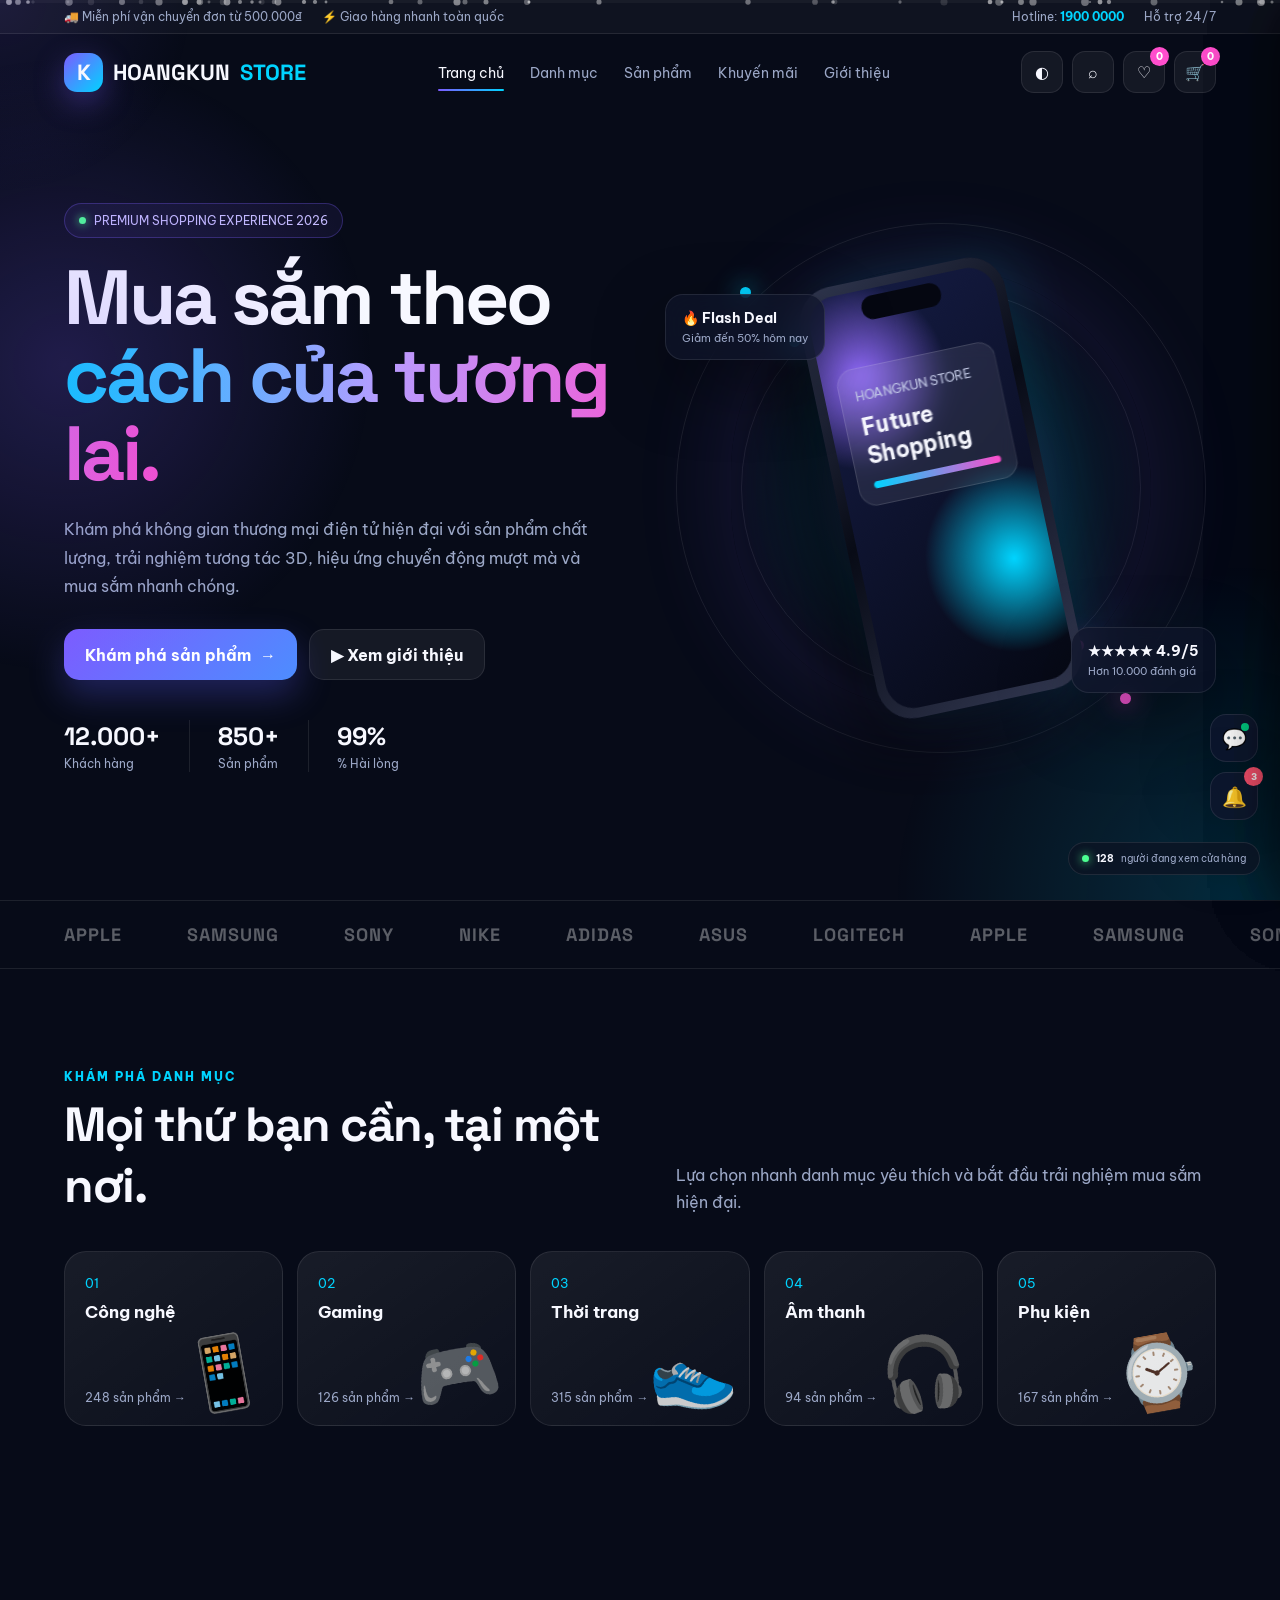
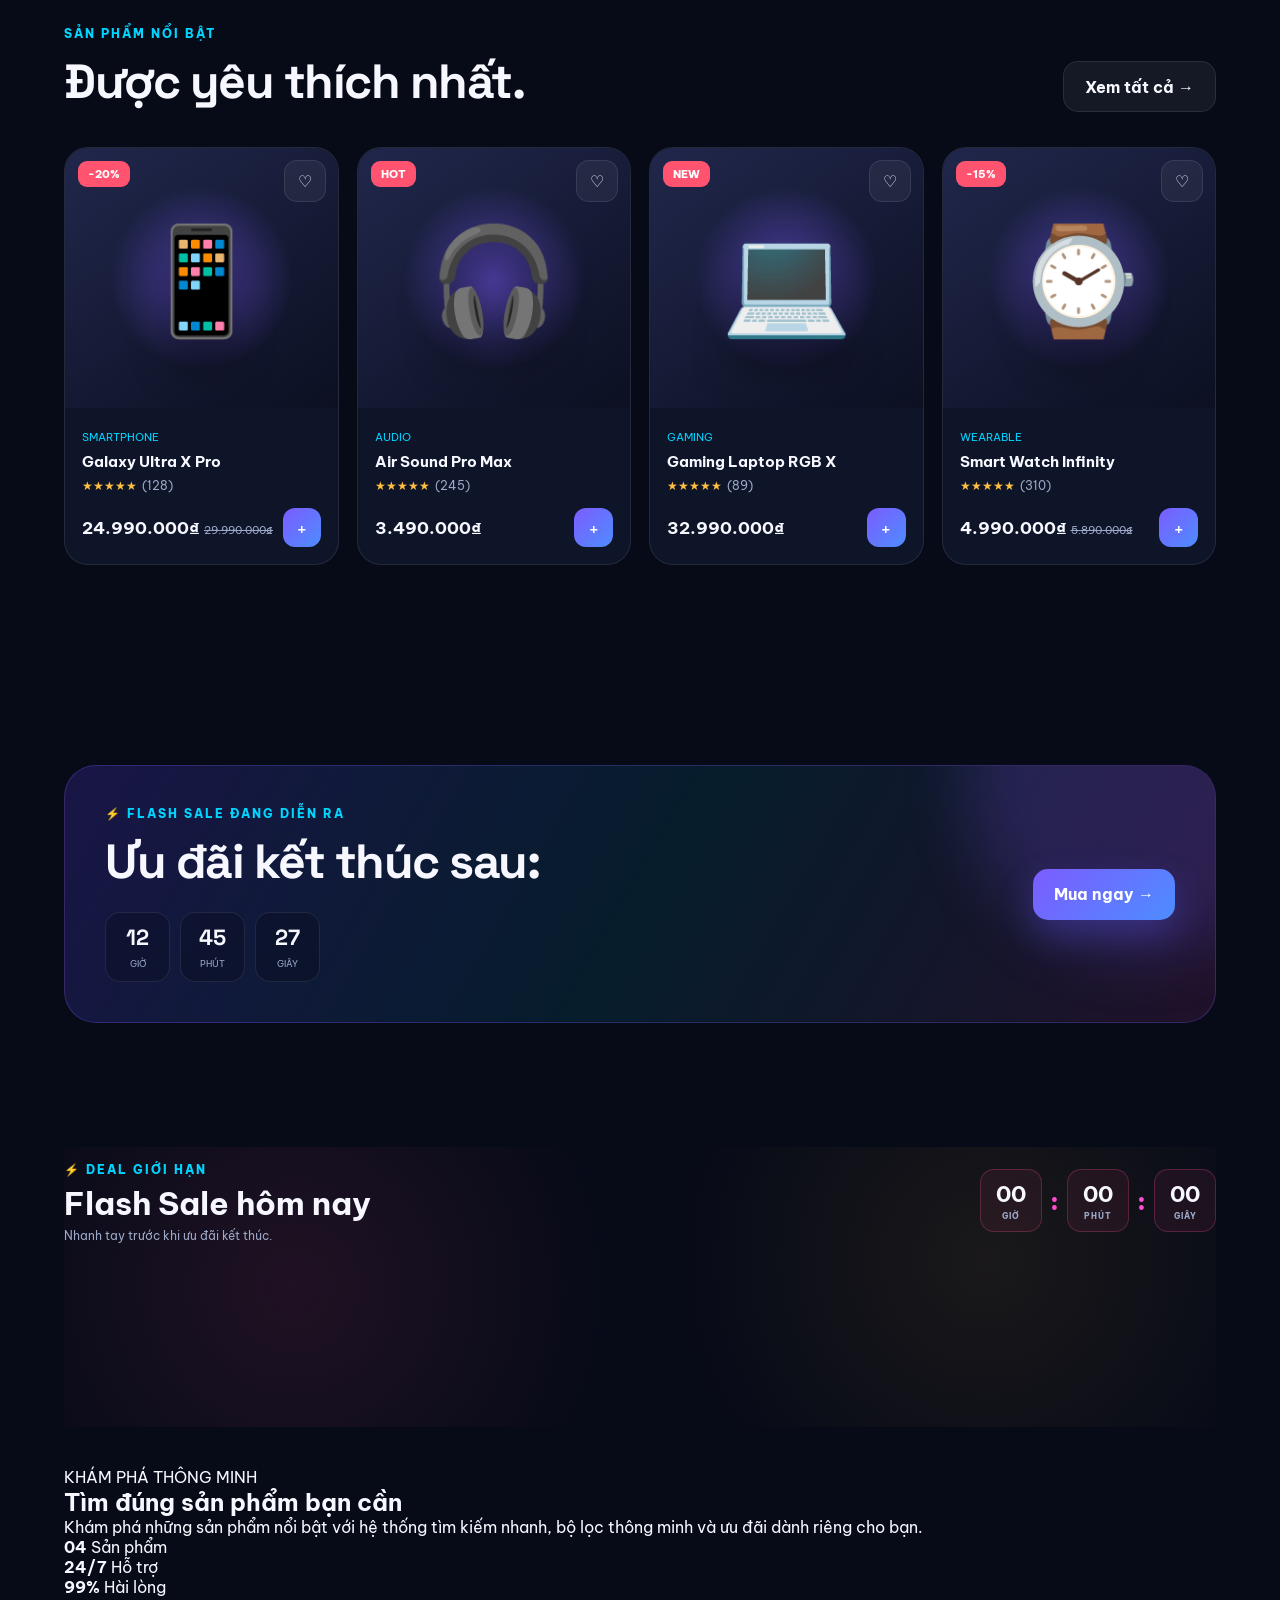
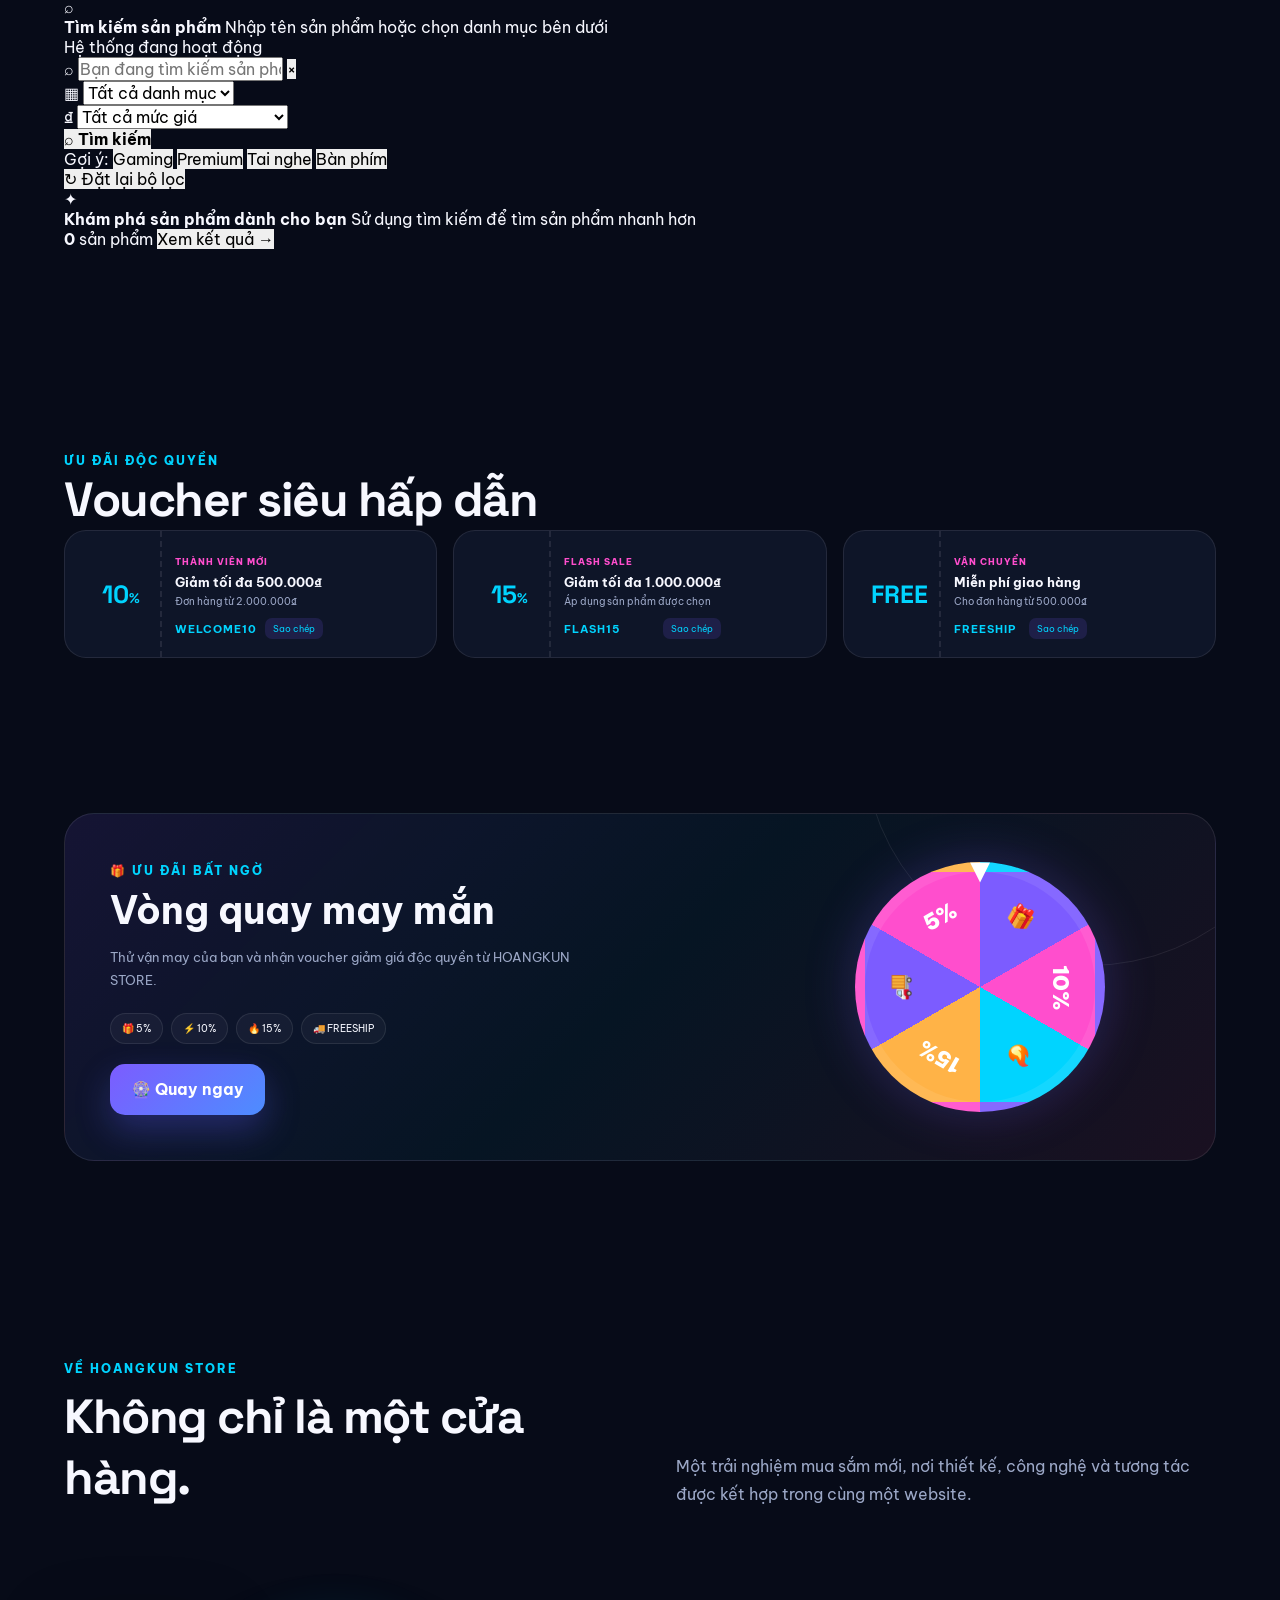
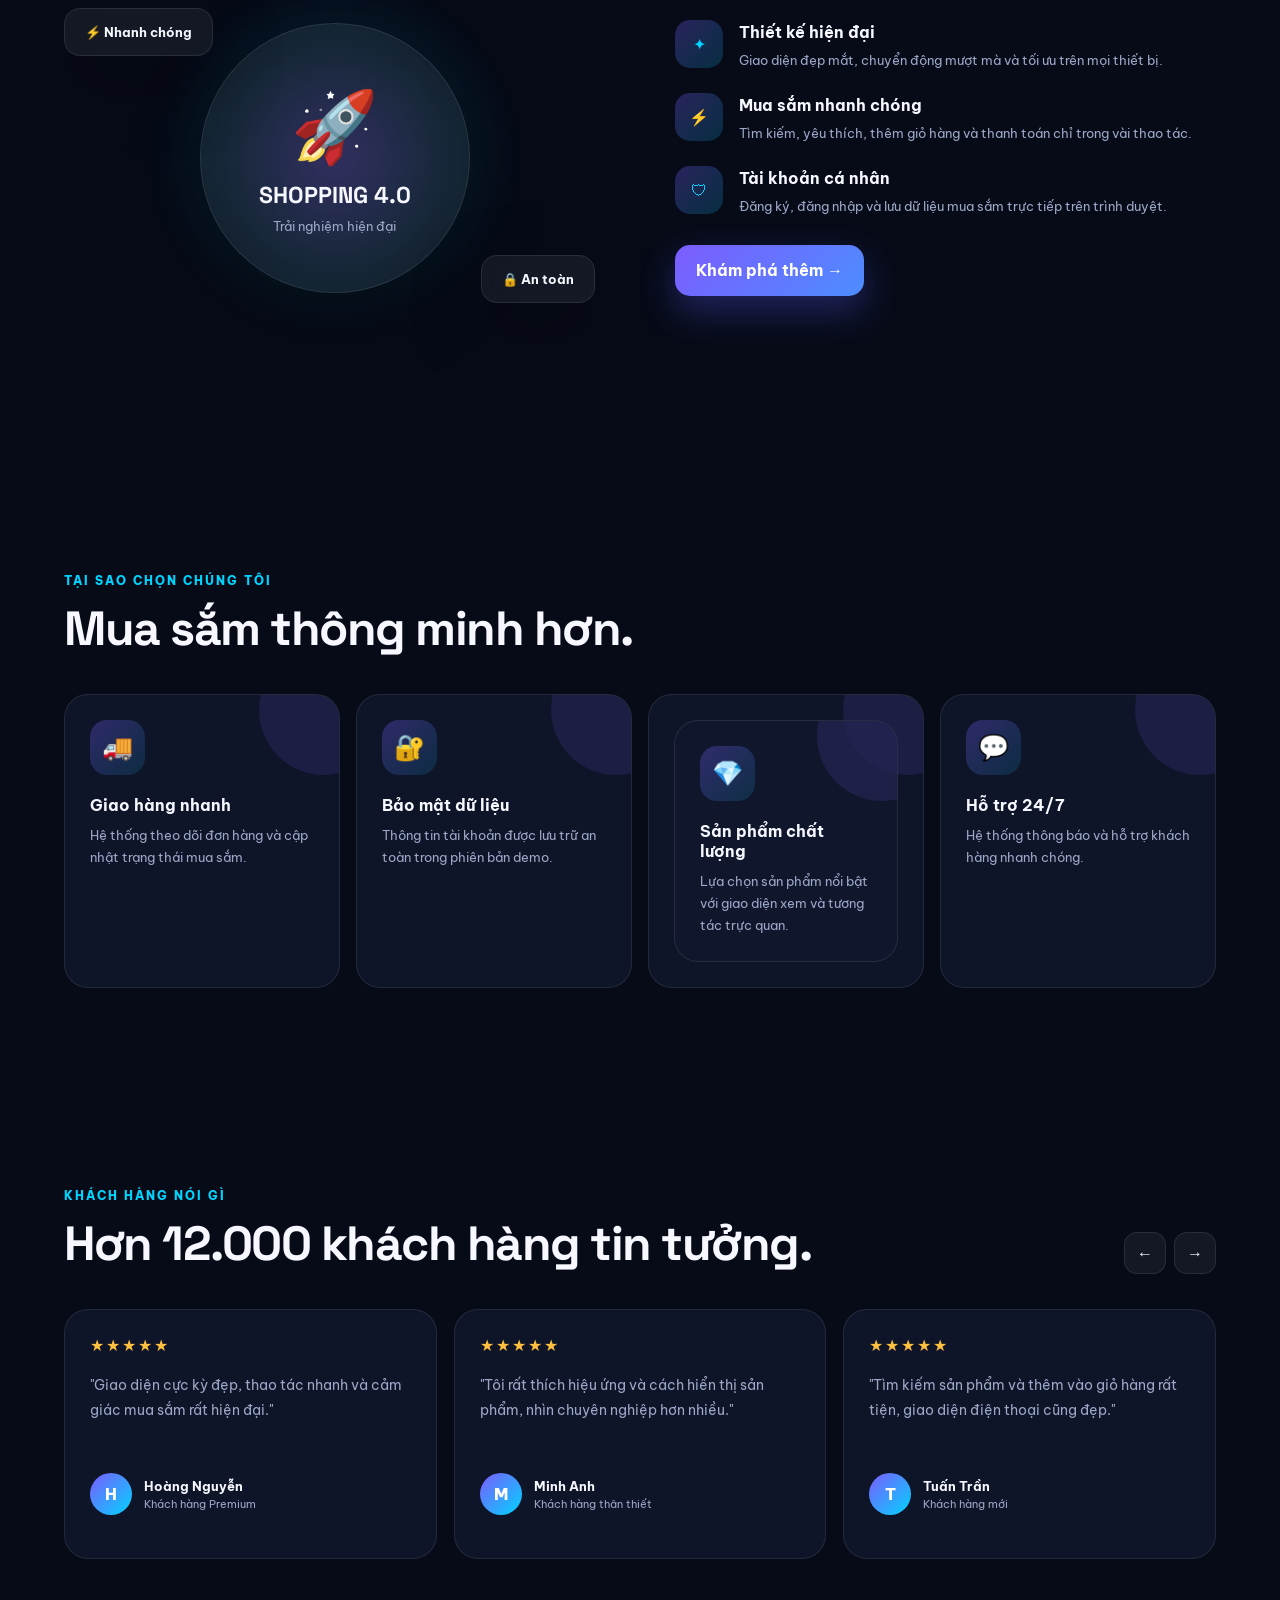
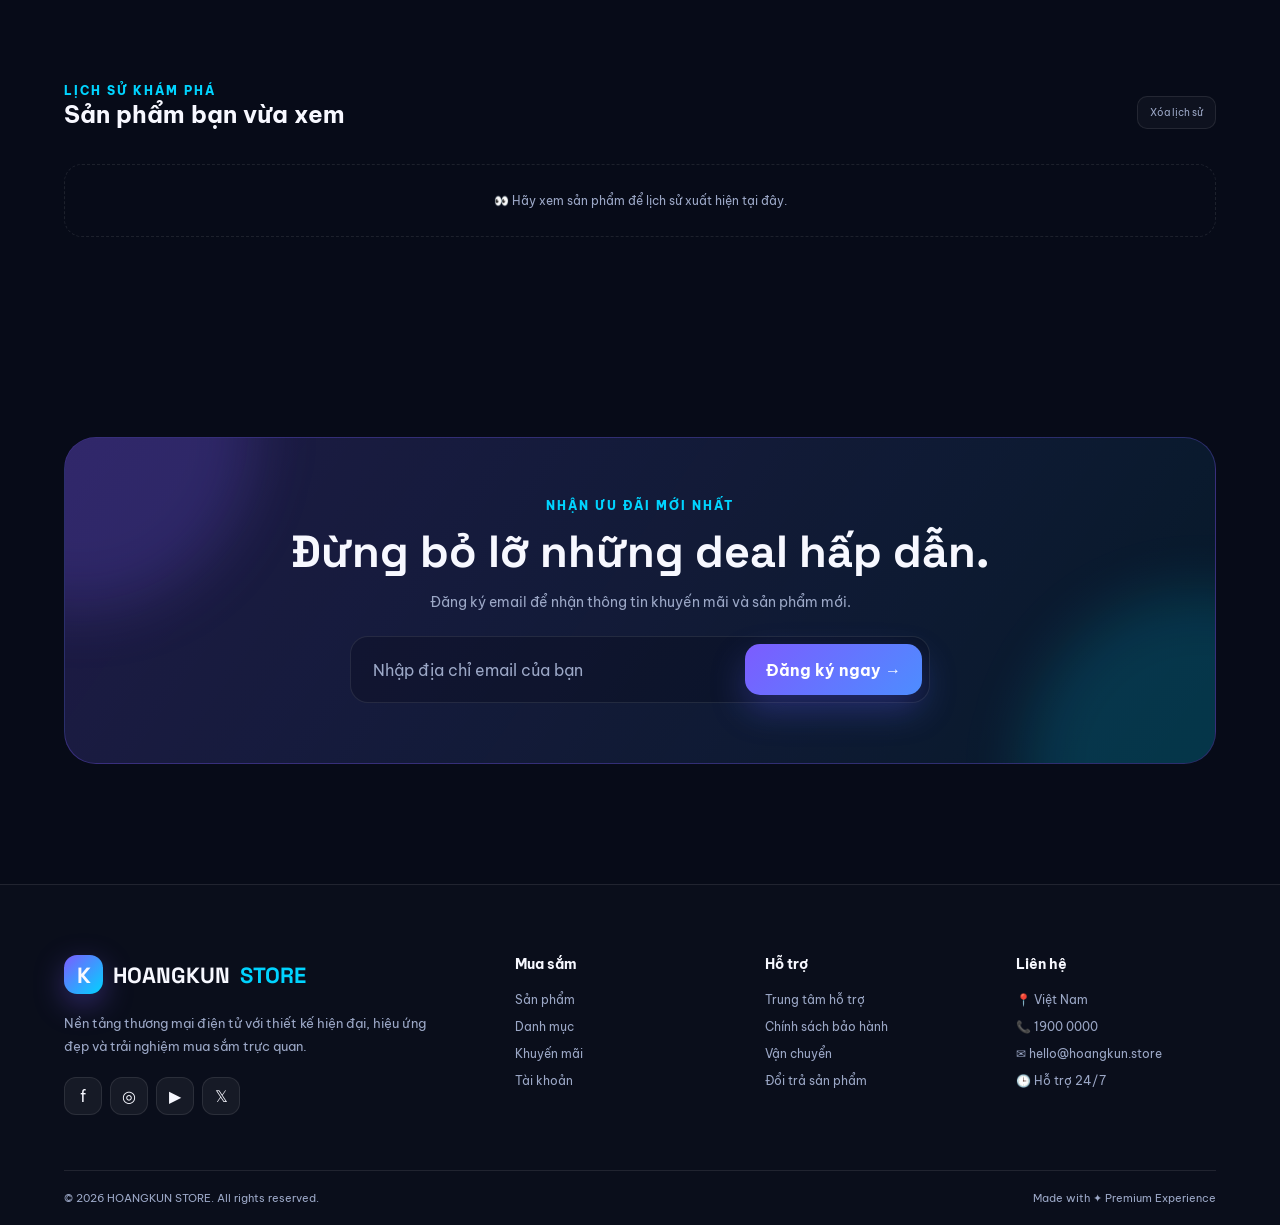
==== commit 3eb754ca: "Update index.html" ====
--- a/index.html
+++ b/index.html
@@ -259,44 +259,135 @@
         <div class="flash-products" id="flashProducts"></div>
     </section>
 
-    <!-- DISCOVER / FILTER -->
-    <section class="store-extra section" id="discover">
-        <div class="section-heading reveal">
-            <div>
-                <span class="eyebrow">KHÁM PHÁ THÔNG MINH</span>
-                <h2 class="section-title">Tìm đúng sản phẩm <span>bạn cần</span></h2>
-            </div>
-        </div>
-
-        <div class="filter-box reveal">
-            <div class="filter-search">
-                <span>⌕</span>
-                <input type="text" id="productFilterInput" placeholder="Tìm kiếm trong cửa hàng...">
-            </div>
-
-            <select id="categoryFilter">
-                <option value="all">Tất cả danh mục</option>
-                <option value="SMARTPHONE">Điện thoại</option>
-                <option value="AUDIO">Âm thanh</option>
-                <option value="GAMING">Gaming</option>
-                <option value="WEARABLE">Thiết bị đeo</option>
-                <option value="ACCESSORY">Phụ kiện</option>
-                <option value="FASHION">Thời trang</option>
-            </select>
-
-            <select id="priceFilter">
-                <option value="all">Tất cả mức giá</option>
-                <option value="under-2m">Dưới 2 triệu</option>
-                <option value="2m-5m">2 - 5 triệu</option>
-                <option value="5m-20m">5 - 20 triệu</option>
-                <option value="over-20m">Trên 20 triệu</option>
-            </select>
-
-            <button class="btn filter-reset" id="resetFilter">↻ Đặt lại</button>
-        </div>
-
-        <div class="filter-result-info reveal">
-            <span id="filterResultText">Đang hiển thị tất cả sản phẩm</span>
+    <!-- ================= SMART DISCOVERY ================= -->
+    <section class="section smart-discovery" id="discover">
+        <div class="smart-bg">
+            <span class="smart-orb orb-1"></span>
+            <span class="smart-orb orb-2"></span>
+            <span class="smart-grid"></span>
+        </div>
+
+        <div class="smart-header reveal">
+            <div class="smart-title-wrap">
+                <div class="section-badge">
+                    <span class="badge-dot"></span>
+                    KHÁM PHÁ THÔNG MINH
+                </div>
+
+                <h2>Tìm đúng sản phẩm <span>bạn cần</span></h2>
+
+                <p>
+                    Khám phá những sản phẩm nổi bật với hệ thống tìm kiếm nhanh,
+                    bộ lọc thông minh và ưu đãi dành riêng cho bạn.
+                </p>
+            </div>
+
+            <div class="smart-stats">
+                <div class="smart-stat">
+                    <strong id="smartProductCount">04</strong>
+                    <span>Sản phẩm</span>
+                </div>
+                <div class="smart-stat">
+                    <strong>24/7</strong>
+                    <span>Hỗ trợ</span>
+                </div>
+                <div class="smart-stat">
+                    <strong>99%</strong>
+                    <span>Hài lòng</span>
+                </div>
+            </div>
+        </div>
+
+        <div class="smart-search-card reveal">
+            <div class="smart-search-top">
+                <div class="smart-search-icon">⌕</div>
+
+                <div class="smart-search-title">
+                    <b>Tìm kiếm sản phẩm</b>
+                    <span>Nhập tên sản phẩm hoặc chọn danh mục bên dưới</span>
+                </div>
+
+                <div class="smart-live-status">
+                    <span></span>
+                    Hệ thống đang hoạt động
+                </div>
+            </div>
+
+            <div class="smart-search-row">
+                <div class="smart-input-wrap">
+                    <span class="search-main-icon">⌕</span>
+                    <input
+                        type="text"
+                        id="smartSearchInput"
+                        placeholder="Bạn đang tìm kiếm sản phẩm gì?"
+                        autocomplete="off"
+                    >
+                    <button class="clear-smart-search" id="clearSmartSearch">×</button>
+
+                    <div class="smart-suggestions" id="smartSuggestions"></div>
+                </div>
+
+                <div class="smart-select-wrap">
+                    <span>▦</span>
+                    <select id="smartCategory">
+                        <option value="all">Tất cả danh mục</option>
+                        <option value="SMARTPHONE">Điện thoại</option>
+                        <option value="AUDIO">Âm thanh</option>
+                        <option value="GAMING">Gaming</option>
+                        <option value="WEARABLE">Thiết bị đeo</option>
+                        <option value="ACCESSORY">Phụ kiện</option>
+                        <option value="FASHION">Thời trang</option>
+                    </select>
+                </div>
+
+                <div class="smart-select-wrap price-select">
+                    <span>₫</span>
+                    <select id="smartPrice">
+                        <option value="all">Tất cả mức giá</option>
+                        <option value="under500">Dưới 500.000₫</option>
+                        <option value="500to1000">500.000₫ - 1.000.000₫</option>
+                        <option value="over1000">Trên 1.000.000₫</option>
+                    </select>
+                </div>
+
+                <button class="smart-search-btn" id="smartSearchBtn">
+                    <span>⌕</span>
+                    <b>Tìm kiếm</b>
+                </button>
+            </div>
+
+            <div class="smart-search-bottom">
+                <div class="smart-tags">
+                    <span>Gợi ý:</span>
+                    <button data-search="Gaming">Gaming</button>
+                    <button data-search="Premium">Premium</button>
+                    <button data-search="Tai nghe">Tai nghe</button>
+                    <button data-search="Bàn phím">Bàn phím</button>
+                </div>
+
+                <button class="smart-reset" id="smartReset">
+                    ↻ Đặt lại bộ lọc
+                </button>
+            </div>
+        </div>
+
+        <div class="smart-result-bar reveal">
+            <div class="result-info">
+                <div class="result-icon">✦</div>
+                <div>
+                    <b id="smartResultText">Khám phá sản phẩm dành cho bạn</b>
+                    <span id="smartResultSubtext">Sử dụng tìm kiếm để tìm sản phẩm nhanh hơn</span>
+                </div>
+            </div>
+
+            <div class="result-actions">
+                <span class="result-count">
+                    <b id="smartResultCount">0</b> sản phẩm
+                </span>
+                <button id="scrollToProductResults">
+                    Xem kết quả →
+                </button>
+            </div>
         </div>
     </section>
 
--- a/style.css
+++ b/style.css
@@ -2761,10 +2761,10 @@
     place-items:center;
 }
 .preview-wheel{
+    position:relative;
     width:250px;
     aspect-ratio:1;
-    display:grid;
-    grid-template-columns:repeat(2,1fr);
+    display:block;
     overflow:hidden;
     border:10px solid rgba(255,255,255,.08);
     border-radius:50%;
@@ -2773,12 +2773,23 @@
     box-shadow:0 0 50px rgba(124,92,255,.25);
 }
 .preview-wheel div{
-    display:grid;
-    place-items:center;
+    position:absolute;
+    left:50%;
+    top:20px;
+    width:60px;
+    margin-left:-30px;
+    text-align:center;
     color:#fff;
     font-size:22px;
     font-weight:900;
-}
+    transform-origin:50% 95px;
+}
+.preview-wheel div:nth-child(1){transform:rotate(30deg)}
+.preview-wheel div:nth-child(2){transform:rotate(90deg)}
+.preview-wheel div:nth-child(3){transform:rotate(150deg)}
+.preview-wheel div:nth-child(4){transform:rotate(210deg)}
+.preview-wheel div:nth-child(5){transform:rotate(270deg)}
+.preview-wheel div:nth-child(6){transform:rotate(330deg)}
 .preview-pointer{
     position:absolute;
     top:-14px;
@@ -2845,16 +2856,22 @@
 .wheel-text{
     position:absolute;
     z-index:2;
+    left:50%;
+    top:24px;
+    width:60px;
+    margin-left:-30px;
+    text-align:center;
     color:#fff;
-    font-size:11px;
+    font-size:14px;
     font-weight:900;
-}
-.t1{top:25px;left:50%;transform:translateX(-50%)}
-.t2{top:70px;right:32px}
-.t3{bottom:70px;right:32px}
-.t4{bottom:25px;left:50%;transform:translateX(-50%)}
-.t5{bottom:70px;left:32px}
-.t6{top:70px;left:32px}
+    transform-origin:50% 112px;
+}
+.t1{transform:rotate(30deg)}
+.t2{transform:rotate(90deg)}
+.t3{transform:rotate(150deg)}
+.t4{transform:rotate(210deg)}
+.t5{transform:rotate(270deg)}
+.t6{transform:rotate(330deg)}
 .spin-button{width:100%}
 
 .promo-box{
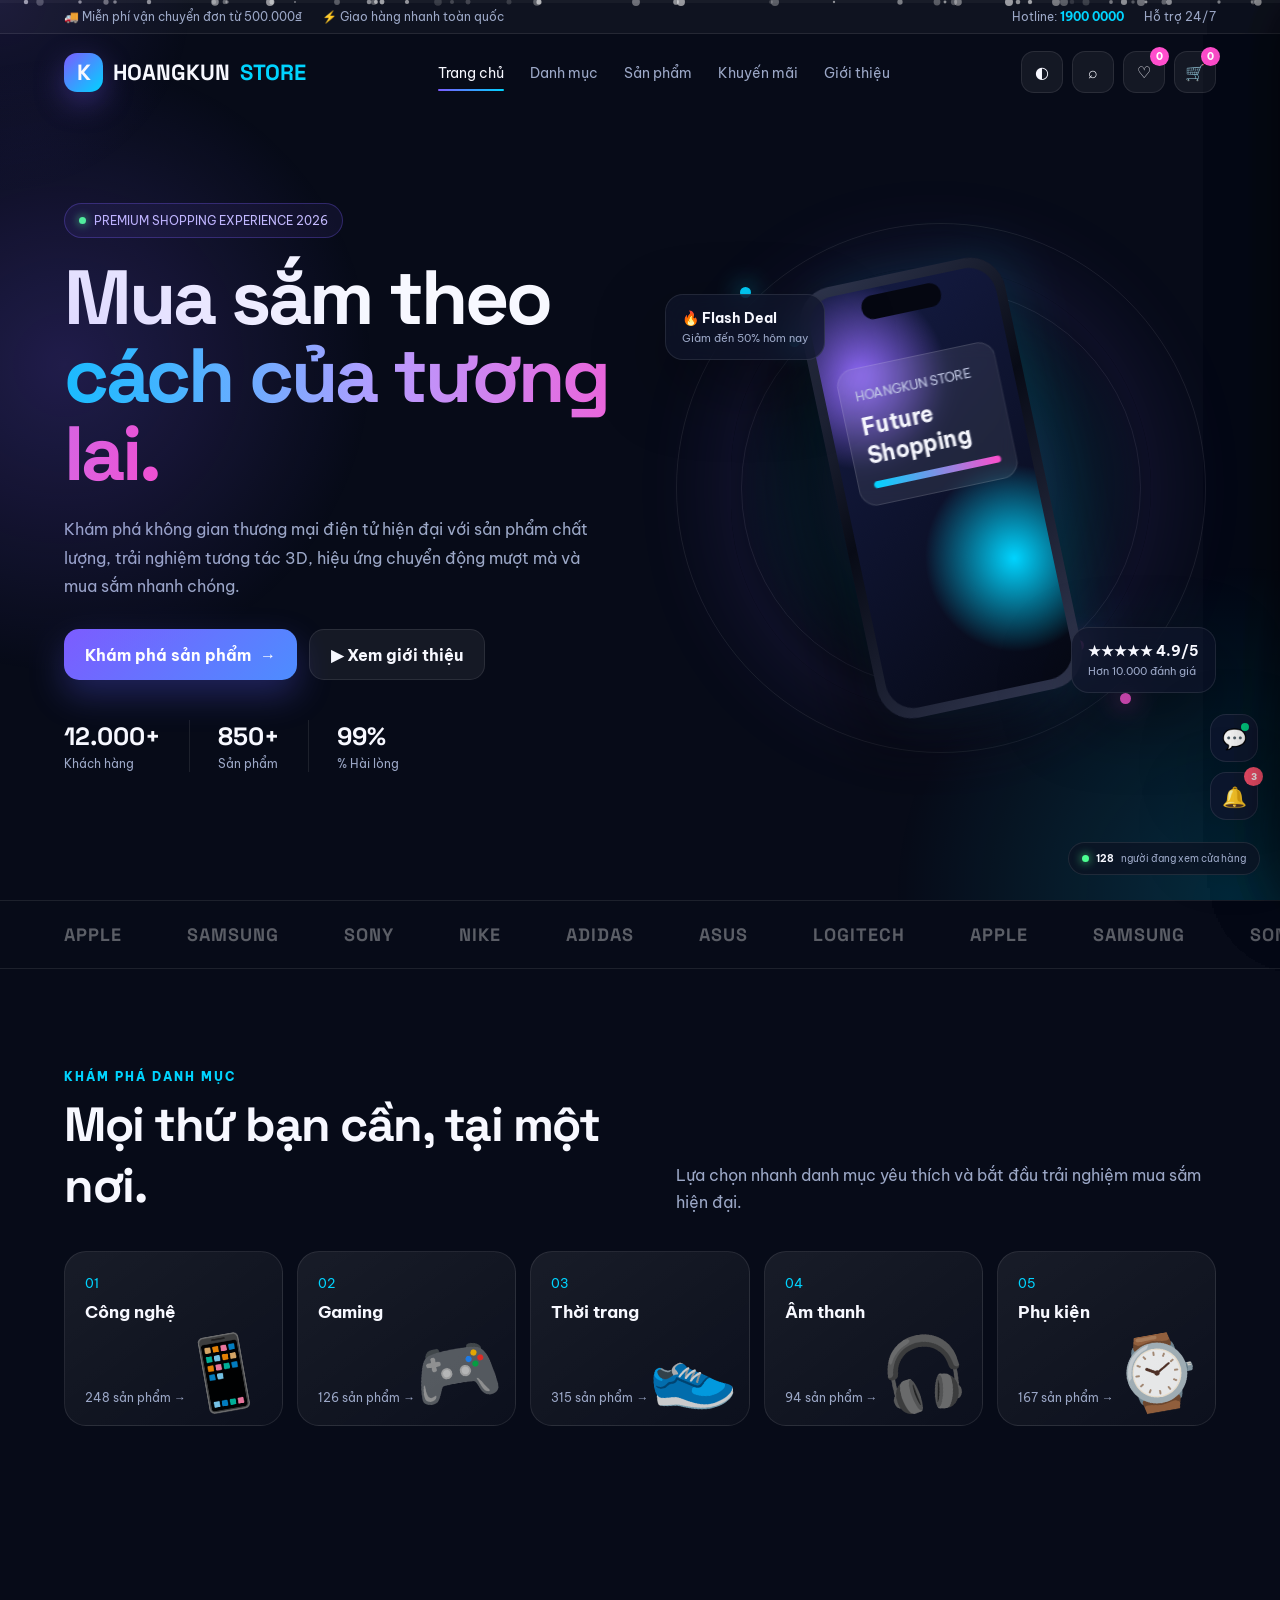
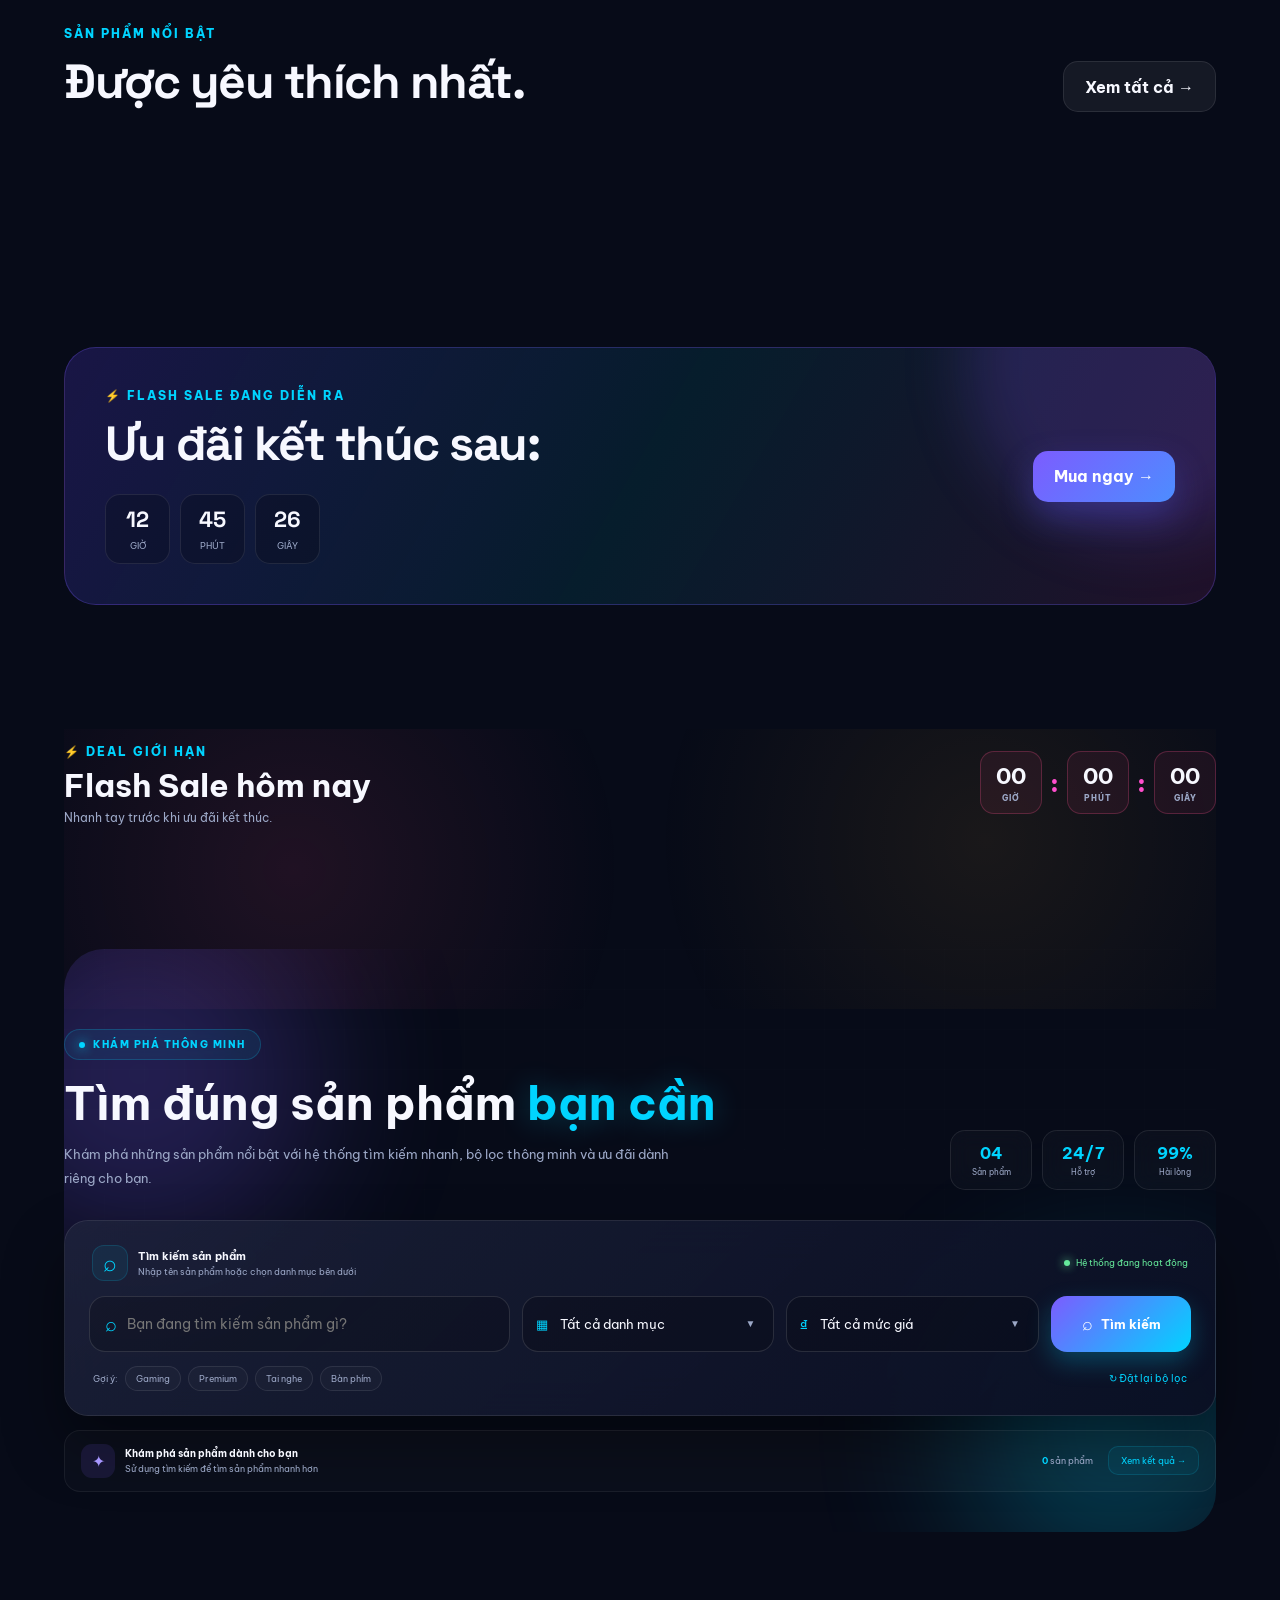
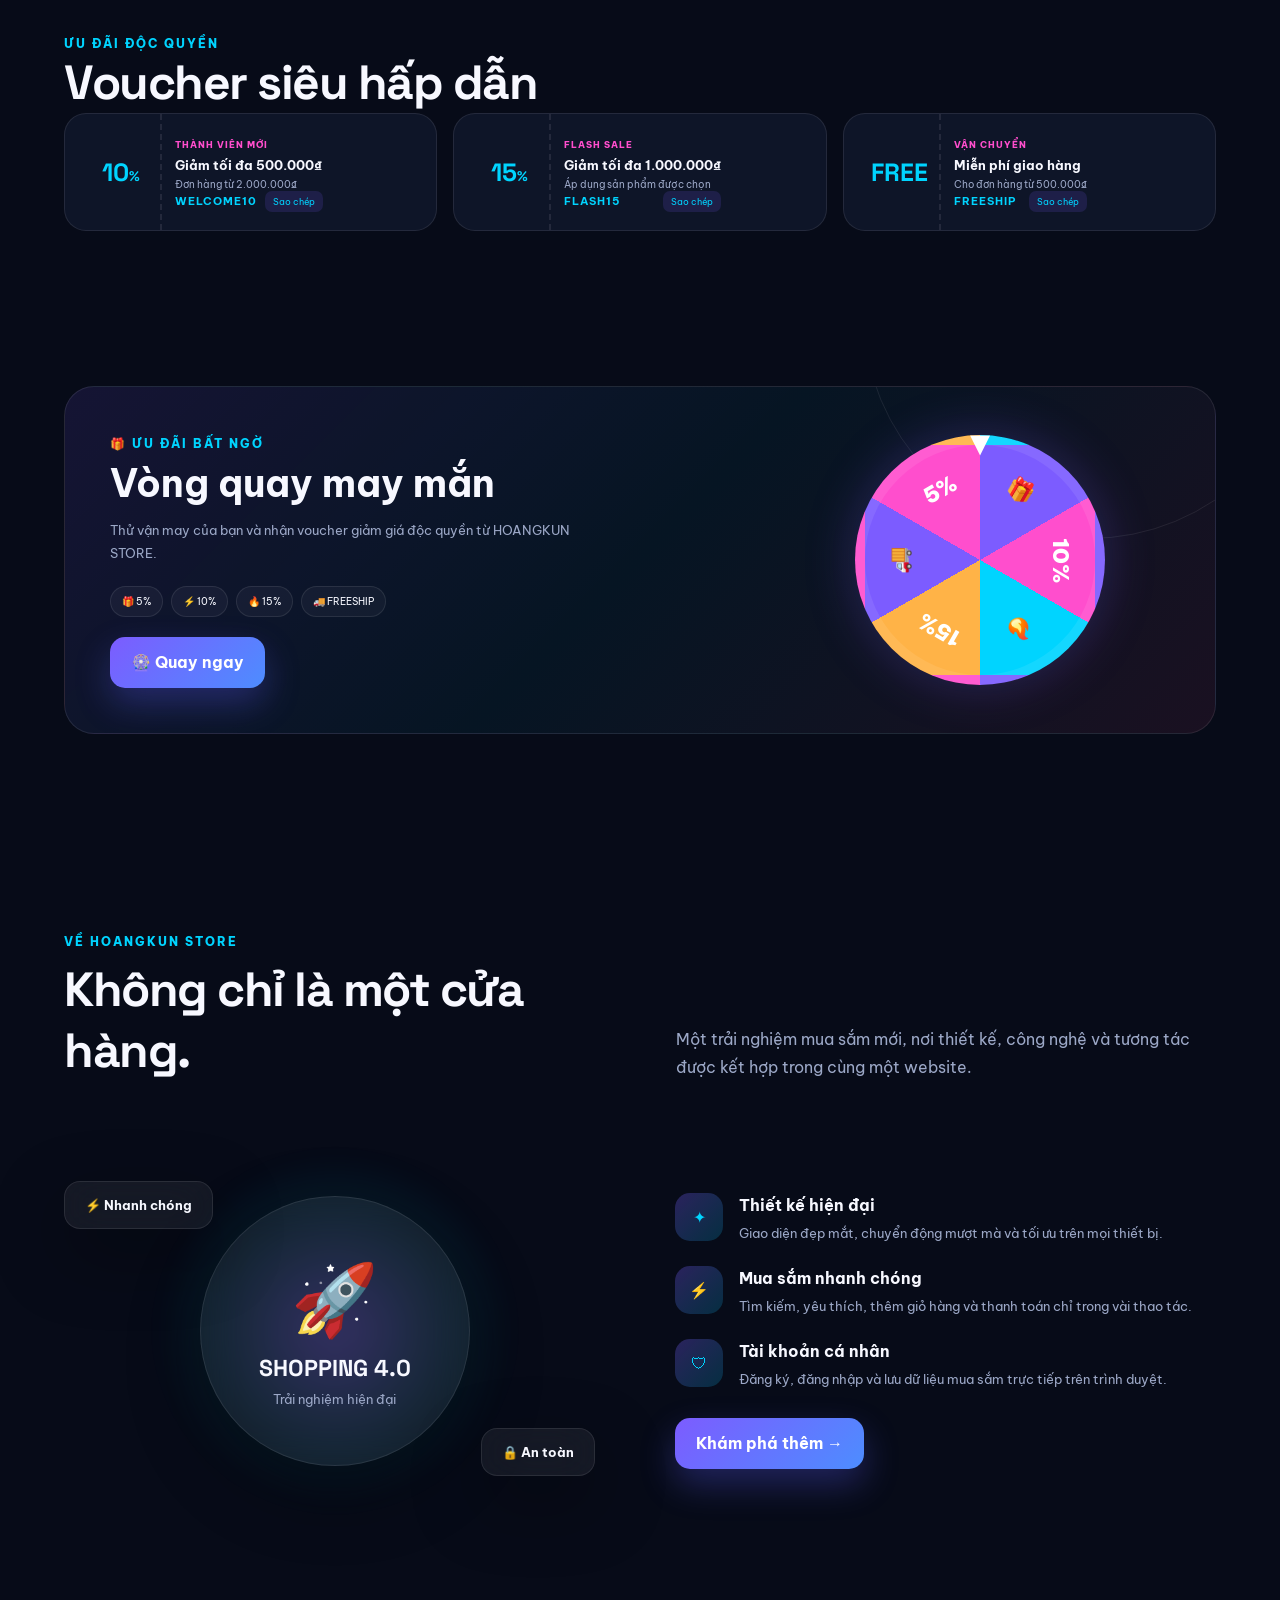
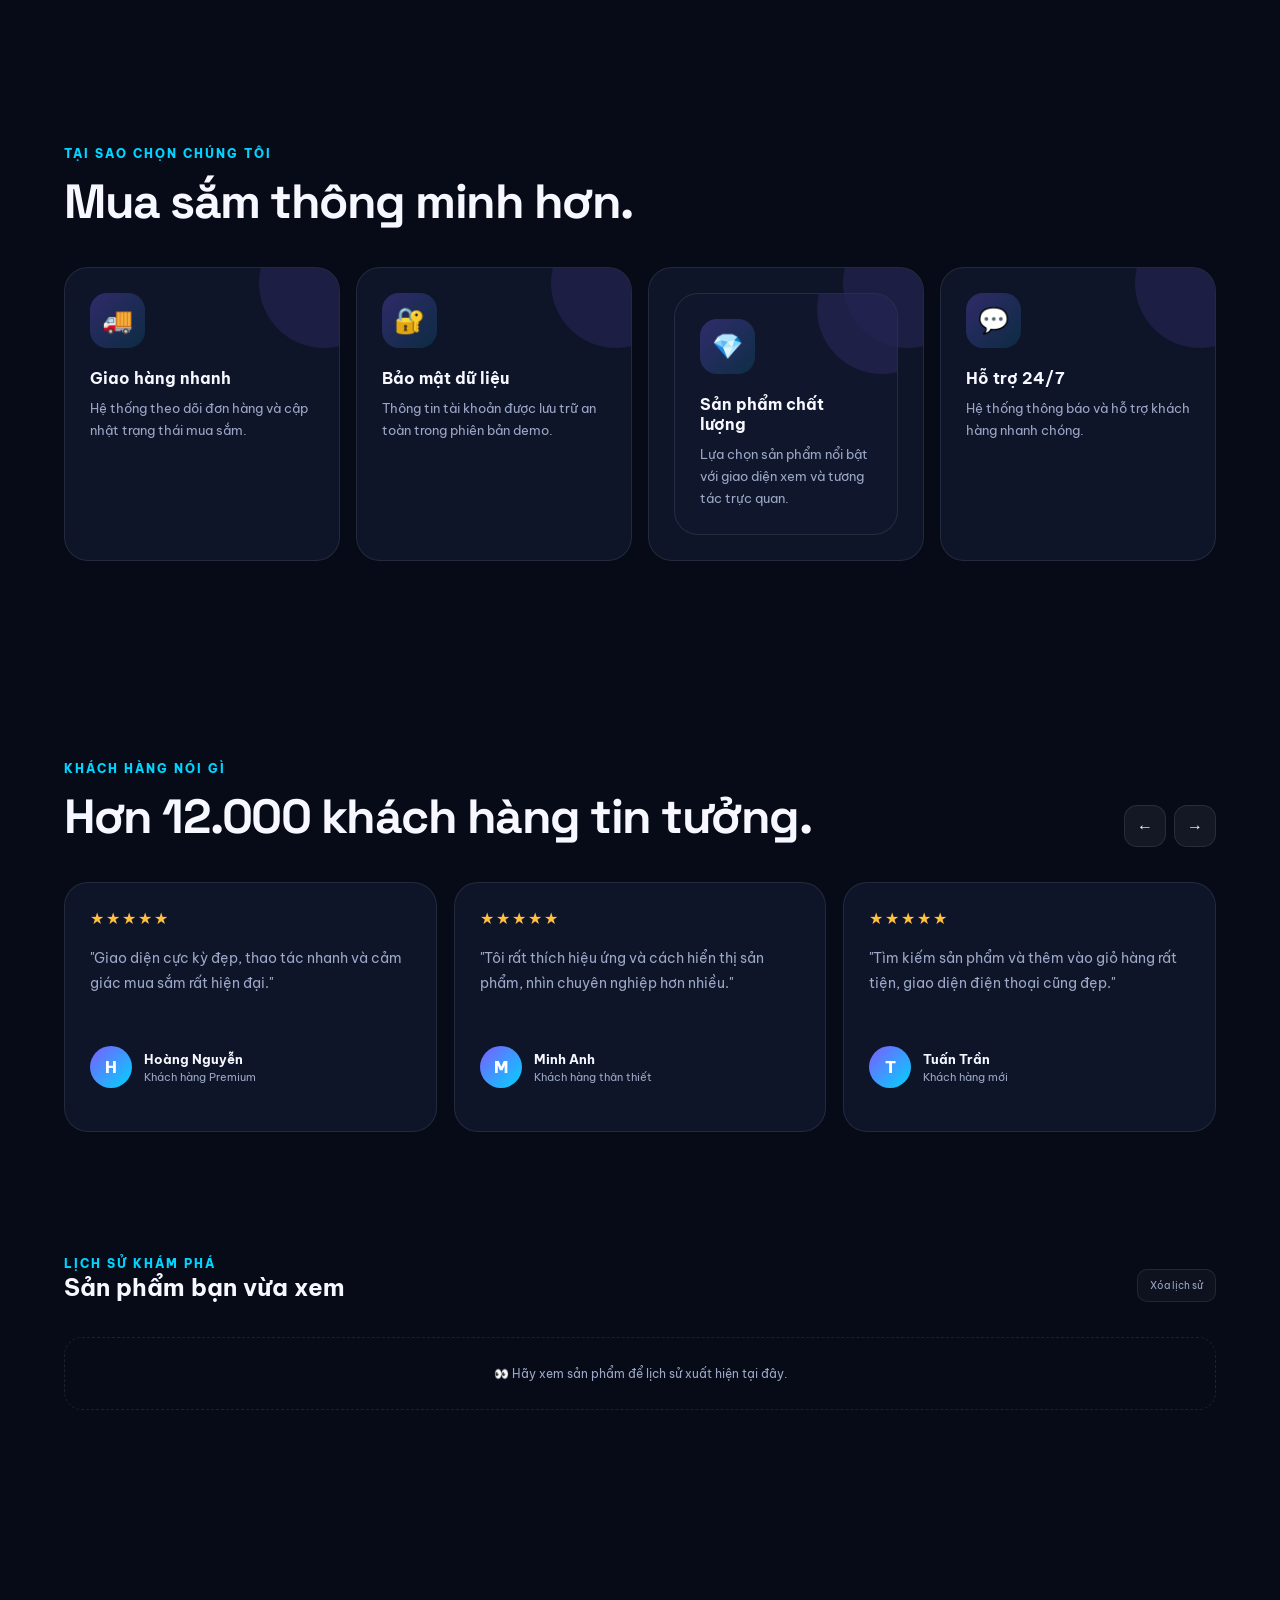
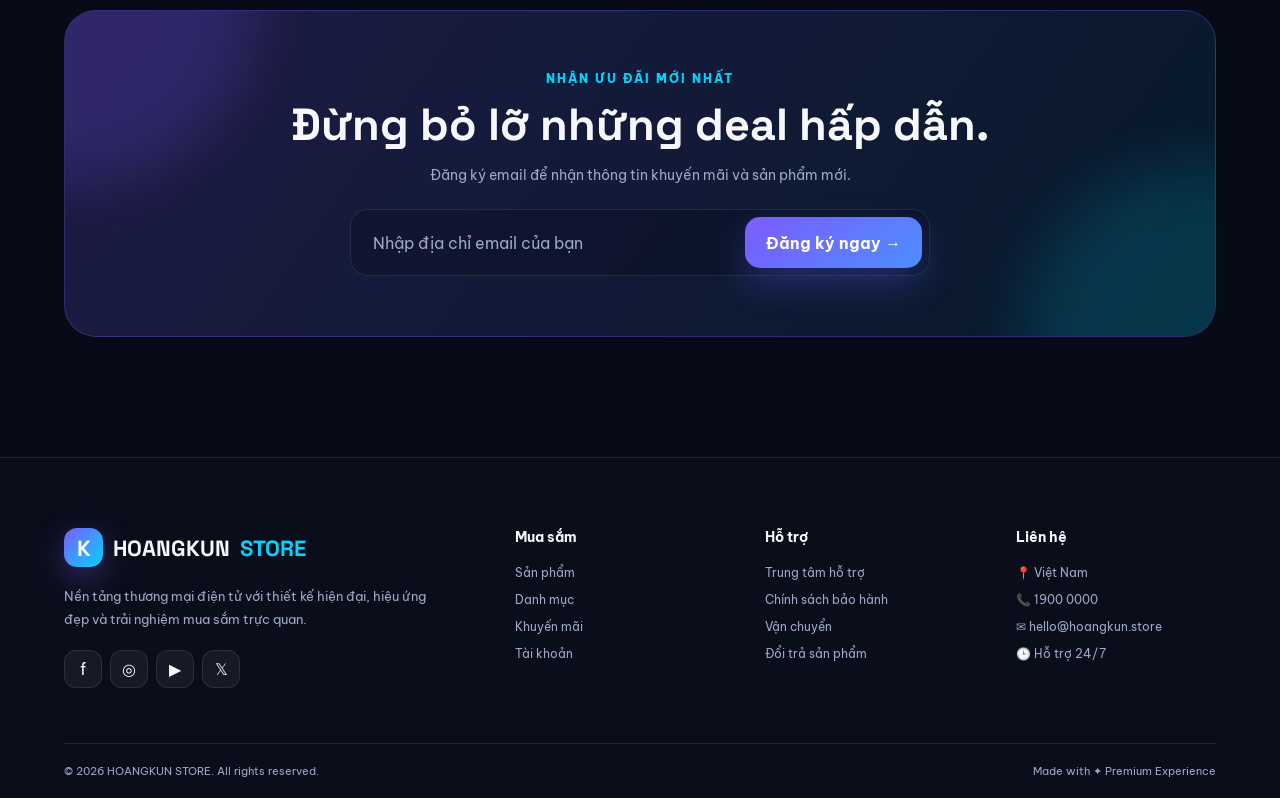
==== commit 5afb5c2a: "Update index.html" ====
--- a/index.html
+++ b/index.html
@@ -151,75 +151,8 @@
             <button class="btn btn-dark" id="showAllProducts">Xem tất cả →</button>
         </div>
 
-        <div class="products" id="productGrid">
-            <article class="product-card reveal" data-id="1" data-name="Galaxy Ultra X" data-price="24990000">
-                <div class="product-image">
-                    <span class="sale-tag">-20%</span>
-                    <button class="icon-btn product-heart">♡</button>
-                    <div class="product-art">📱</div>
-                </div>
-                <div class="product-info">
-                    <span class="product-category">SMARTPHONE</span>
-                    <h3 class="product-name">Galaxy Ultra X Pro</h3>
-                    <div class="rating">★★★★★ <em>(128)</em></div>
-                    <div class="product-bottom">
-                        <div class="price"><strong>24.990.000₫</strong><del>29.990.000₫</del></div>
-                        <button class="add-cart">+</button>
-                    </div>
-                </div>
-            </article>
-
-            <article class="product-card reveal" data-id="2" data-name="Tai nghe Air Sound Pro" data-price="3490000">
-                <div class="product-image">
-                    <span class="sale-tag">HOT</span>
-                    <button class="icon-btn product-heart">♡</button>
-                    <div class="product-art">🎧</div>
-                </div>
-                <div class="product-info">
-                    <span class="product-category">AUDIO</span>
-                    <h3 class="product-name">Air Sound Pro Max</h3>
-                    <div class="rating">★★★★★ <em>(245)</em></div>
-                    <div class="product-bottom">
-                        <div class="price"><strong>3.490.000₫</strong></div>
-                        <button class="add-cart">+</button>
-                    </div>
-                </div>
-            </article>
-
-            <article class="product-card reveal" data-id="3" data-name="Gaming Laptop RGB" data-price="32990000">
-                <div class="product-image">
-                    <span class="sale-tag">NEW</span>
-                    <button class="icon-btn product-heart">♡</button>
-                    <div class="product-art">💻</div>
-                </div>
-                <div class="product-info">
-                    <span class="product-category">GAMING</span>
-                    <h3 class="product-name">Gaming Laptop RGB X</h3>
-                    <div class="rating">★★★★★ <em>(89)</em></div>
-                    <div class="product-bottom">
-                        <div class="price"><strong>32.990.000₫</strong></div>
-                        <button class="add-cart">+</button>
-                    </div>
-                </div>
-            </article>
-
-            <article class="product-card reveal" data-id="4" data-name="Smart Watch Infinity" data-price="4990000">
-                <div class="product-image">
-                    <span class="sale-tag">-15%</span>
-                    <button class="icon-btn product-heart">♡</button>
-                    <div class="product-art">⌚</div>
-                </div>
-                <div class="product-info">
-                    <span class="product-category">WEARABLE</span>
-                    <h3 class="product-name">Smart Watch Infinity</h3>
-                    <div class="rating">★★★★★ <em>(310)</em></div>
-                    <div class="product-bottom">
-                        <div class="price"><strong>4.990.000₫</strong><del>5.890.000₫</del></div>
-                        <button class="add-cart">+</button>
-                    </div>
-                </div>
-            </article>
-        </div>
+        <!-- SẢN PHẨM SẼ ĐƯỢC RENDER VÀO ĐÂY BẰNG JAVASCRIPT -->
+        <div class="products" id="productGrid"></div>
     </section>
 
     <!-- FLASH SALE BANNER -->
@@ -1125,6 +1058,7 @@
     </form>
 </div>
 
+<script src="product.js"></script>
 <script src="script.js"></script>
 </body>
 </html>
--- a/style.css
+++ b/style.css
@@ -2185,7 +2185,7 @@
     align-items:center;
     justify-content:space-between;
     gap:8px;
-    margin-top:10px;
+    margin:top:10px;
 }
 .voucher-code b{
     color:var(--primary2);
@@ -3058,3 +3058,639 @@
     .preview-wheel{width:210px}
     .viewer-live{right:15px;bottom:85px}
 }
+
+/* ================= SMART DISCOVERY PREMIUM ================= */
+
+.smart-discovery {
+    position: relative;
+    padding: 80px 0 40px;
+    z-index: 1;
+}
+
+.smart-bg {
+    position: absolute;
+    inset: 0;
+    pointer-events: none;
+    overflow: hidden;
+    border-radius: 40px;
+    z-index: -1;
+}
+
+.smart-orb {
+    position: absolute;
+    border-radius: 50%;
+    filter: blur(80px);
+    opacity: .25;
+}
+
+.orb-1 {
+    width: 350px;
+    height: 350px;
+    top: -50px;
+    left: -100px;
+    background: var(--primary);
+}
+
+.orb-2 {
+    width: 300px;
+    height: 300px;
+    bottom: -50px;
+    right: -50px;
+    background: var(--primary2);
+}
+
+.smart-grid {
+    position: absolute;
+    inset: 0;
+    opacity: .2;
+    background-image:
+        linear-gradient(rgba(255,255,255,.05) 1px, transparent 1px),
+        linear-gradient(90deg, rgba(255,255,255,.05) 1px, transparent 1px);
+    background-size: 40px 40px;
+    mask-image: linear-gradient(to bottom, #000 10%, transparent 95%);
+    -webkit-mask-image: linear-gradient(to bottom, #000 10%, transparent 95%);
+}
+
+.smart-header,
+.smart-search-card,
+.smart-result-bar {
+    position: relative;
+    z-index: 2;
+}
+
+.smart-header {
+    display: flex;
+    align-items: flex-end;
+    justify-content: space-between;
+    gap: 30px;
+    margin-bottom: 30px;
+}
+
+.section-badge {
+    display: inline-flex;
+    align-items: center;
+    gap: 8px;
+    padding: 8px 14px;
+    border: 1px solid rgba(0,212,255,.2);
+    border-radius: 30px;
+    background: rgba(0,212,255,.08);
+    color: var(--primary2);
+    font-size: 10px;
+    font-weight: 800;
+    letter-spacing: 1.5px;
+    backdrop-filter: blur(10px);
+}
+
+.badge-dot {
+    width: 6px;
+    height: 6px;
+    border-radius: 50%;
+    background: var(--primary2);
+    box-shadow: 0 0 12px var(--primary2);
+    animation: smartPulse 1.5s infinite;
+}
+
+@keyframes smartPulse {
+    50% { opacity: .35; transform: scale(.65); }
+}
+
+.smart-title-wrap h2 {
+    margin: 16px 0 12px;
+    font-size: clamp(32px, 4vw, 46px);
+    line-height: 1.2;
+}
+
+.smart-title-wrap h2 span {
+    color: var(--primary2);
+    text-shadow: 0 0 30px rgba(0,212,255,.3);
+}
+
+.smart-title-wrap p {
+    max-width: 620px;
+    margin: 0;
+    color: var(--muted);
+    font-size: 13px;
+    line-height: 1.8;
+}
+
+.smart-stats {
+    display: flex;
+    gap: 10px;
+}
+
+.smart-stat {
+    min-width: 82px;
+    padding: 12px 14px;
+    border: 1px solid var(--border);
+    border-radius: 15px;
+    background: rgba(255,255,255,.025);
+    text-align: center;
+    backdrop-filter: blur(10px);
+}
+
+.smart-stat strong {
+    display: block;
+    color: var(--primary2);
+    font-size: 16px;
+}
+
+.smart-stat span {
+    display: block;
+    margin-top: 4px;
+    color: var(--muted);
+    font-size: 8px;
+}
+
+/* HIỆU ỨNG VIỀN RGB LẤP LÁNH CHO CARD */
+.smart-search-card {
+    position: relative;
+    padding: 24px;
+    border: 1px solid rgba(255,255,255,.1);
+    border-radius: 24px;
+    background: linear-gradient(135deg, rgba(30,35,60,.6), rgba(10,15,35,.8));
+    backdrop-filter: blur(20px);
+    -webkit-backdrop-filter: blur(20px);
+    box-shadow: 0 30px 60px rgba(0,0,0,.4);
+    z-index: 1;
+}
+
+.smart-search-card::before {
+    content: "";
+    position: absolute;
+    inset: -2px;
+    border-radius: 26px;
+    background: linear-gradient(90deg, #ff0000, #ff7300, #fffb00, #48ff00, #00ffd5, #002bff, #7a00ff, #ff00c8, #ff0000);
+    background-size: 200%;
+    z-index: -1;
+    opacity: 0;
+    transition: opacity 0.4s ease;
+}
+
+.smart-search-card:hover::before {
+    opacity: 1;
+    animation: rgbGlowing 3s linear infinite;
+}
+
+.smart-search-card::after {
+    content: "";
+    position: absolute;
+    inset: 0;
+    border-radius: 24px;
+    background: inherit;
+    z-index: -1;
+}
+
+@keyframes rgbGlowing {
+    100% { background-position: 200% 0; }
+}
+
+.smart-search-top {
+    display: flex;
+    align-items: center;
+    gap: 10px;
+    margin-bottom: 15px;
+    padding: 0 3px;
+}
+
+.smart-search-icon {
+    width: 36px;
+    height: 36px;
+    display: grid;
+    place-items: center;
+    border: 1px solid rgba(0,212,255,.15);
+    border-radius: 12px;
+    background: rgba(0,212,255,.07);
+    color: var(--primary2);
+    font-size: 23px;
+}
+
+.smart-search-title { flex: 1; }
+.smart-search-title b { display: block; font-size: 11px; }
+.smart-search-title span { display: block; margin-top: 3px; color: var(--muted); font-size: 9px; }
+
+.smart-live-status {
+    display: flex;
+    align-items: center;
+    gap: 6px;
+    color: #65e99b;
+    font-size: 9px;
+}
+
+.smart-live-status span {
+    width: 6px;
+    height: 6px;
+    border-radius: 50%;
+    background: #65e99b;
+    box-shadow: 0 0 10px #65e99b;
+    animation: smartPulse 1.4s infinite;
+}
+
+/* GRID THEO YÊU CẦU CỦA BẠN */
+.smart-search-row {
+    display: grid;
+    grid-template-columns: 2fr 1.2fr 1.2fr auto;
+    gap: 12px;
+}
+
+.smart-input-wrap,
+.smart-select-wrap {
+    position: relative;
+    display: flex;
+    align-items: center;
+    min-height: 56px;
+    border: 1px solid rgba(255,255,255,0.12);
+    border-radius: 16px;
+    background: rgba(0,0,0,.2);
+    transition: all 0.3s cubic-bezier(0.25, 0.8, 0.25, 1); /* Chuyển động mượt */
+}
+
+.smart-select-wrap::after {
+    content: "▼";
+    position: absolute;
+    right: 18px;
+    font-size: 10px;
+    color: var(--muted);
+    pointer-events: none;
+}
+
+/* HIỆU ỨNG PHÓNG TO KHI BẤM VÀO INPUT */
+.smart-input-wrap:focus-within {
+    transform: scale(1.03); /* Phóng to 3% */
+    border-color: var(--primary2);
+    box-shadow: 0 0 0 4px rgba(0,212,255,.15), 0 15px 30px rgba(0,0,0,.3);
+    background: rgba(0,0,0,.4);
+    z-index: 10;
+}
+
+.smart-select-wrap:focus-within {
+    border-color: var(--primary2);
+    box-shadow: 0 0 0 4px rgba(0,212,255,.15);
+    background: rgba(0,0,0,.4);
+}
+
+.search-main-icon {
+    margin-left: 15px;
+    color: var(--primary2);
+    font-size: 20px;
+}
+
+.smart-input-wrap input {
+    width: 100%;
+    height: 50px;
+    padding: 0 40px 0 10px;
+    border: 0;
+    outline: 0;
+    background: transparent;
+    font-family: inherit;
+    font-size: 14px;
+    color: #fff;
+}
+
+.clear-smart-search {
+    position: absolute;
+    right: 10px;
+    width: 25px;
+    height: 25px;
+    border: 0;
+    border-radius: 8px;
+    background: rgba(255,255,255,.06);
+    color: var(--muted);
+    font-size: 18px;
+    opacity: 0;
+    pointer-events: none;
+    transition: .2s;
+}
+
+.clear-smart-search.show {
+    opacity: 1;
+    pointer-events: auto;
+}
+
+.smart-select-wrap > span {
+    margin-left: 13px;
+    color: var(--primary2);
+    font-size: 13px;
+}
+
+.smart-select-wrap select {
+    width: 100%;
+    height: 50px;
+    padding: 0 30px 0 12px;
+    border: 0;
+    outline: 0;
+    background: transparent;
+    color: var(--text);
+    font-family: inherit;
+    font-size: 13px;
+    appearance: none;
+    -webkit-appearance: none;
+    cursor: pointer;
+}
+
+.smart-select-wrap option {
+    background: #11182a;
+    color: #fff;
+}
+
+.smart-search-btn {
+    min-width: 140px;
+    display: flex;
+    align-items: center;
+    justify-content: center;
+    gap: 8px;
+    padding: 0 22px;
+    border: 0;
+    border-radius: 16px;
+    background: linear-gradient(135deg, var(--primary), var(--primary2));
+    color: #fff;
+    cursor: pointer;
+    box-shadow: 0 10px 25px rgba(0,212,255,.25);
+    transition: .3s;
+}
+
+.smart-search-btn:hover {
+    transform: translateY(-2px);
+    box-shadow: 0 15px 30px rgba(0,212,255,.2);
+}
+
+.smart-search-btn span { font-size: 18px; margin: 0; }
+.smart-search-btn b { font-size: 13px; }
+
+.smart-search-bottom {
+    display: flex;
+    align-items: center;
+    justify-content: space-between;
+    gap: 15px;
+    margin-top: 14px;
+    padding: 0 4px;
+}
+
+.smart-tags {
+    display: flex;
+    align-items: center;
+    flex-wrap: wrap;
+    gap: 7px;
+}
+
+.smart-tags > span {
+    color: var(--muted);
+    font-size: 9px;
+}
+
+.smart-tags button {
+    padding: 6px 10px;
+    border: 1px solid var(--border);
+    border-radius: 20px;
+    background: rgba(255,255,255,.025);
+    color: var(--muted);
+    cursor: pointer;
+    font-family: inherit;
+    font-size: 9px;
+    transition: .25s;
+}
+
+.smart-tags button:hover {
+    border-color: rgba(0,212,255,.35);
+    background: rgba(0,212,255,.08);
+    color: var(--primary2);
+}
+
+.smart-reset {
+    border: 0;
+    background: transparent;
+    color: var(--primary2);
+    cursor: pointer;
+    font-family: inherit;
+    font-size: 10px;
+    white-space: nowrap;
+}
+
+.smart-result-bar {
+    display: flex;
+    align-items: center;
+    justify-content: space-between;
+    gap: 20px;
+    margin-top: 14px;
+    padding: 13px 16px;
+    border: 1px solid rgba(255,255,255,.06);
+    border-radius: 16px;
+    background: rgba(255,255,255,.018);
+}
+
+.result-info {
+    display: flex;
+    align-items: center;
+    gap: 10px;
+}
+
+.result-icon {
+    width: 34px;
+    height: 34px;
+    display: grid;
+    place-items: center;
+    border-radius: 11px;
+    background: rgba(124,92,255,.12);
+    color: #a897ff;
+}
+
+.result-info b,
+.result-info span { display: block; }
+.result-info b { font-size: 10px; }
+.result-info span { margin-top: 3px; color: var(--muted); font-size: 9px; }
+
+.result-actions {
+    display: flex;
+    align-items: center;
+    gap: 15px;
+}
+
+.result-count {
+    color: var(--muted);
+    font-size: 9px;
+}
+
+.result-count b { color: var(--primary2); }
+
+.result-actions button {
+    padding: 8px 12px;
+    border: 1px solid rgba(0,212,255,.15);
+    border-radius: 10px;
+    background: rgba(0,212,255,.05);
+    color: var(--primary2);
+    cursor: pointer;
+    font-family: inherit;
+    font-size: 9px;
+    transition: .25s;
+}
+
+.result-actions button:hover {
+    background: rgba(0,212,255,.12);
+    transform: translateX(2px);
+}
+
+.smart-suggestions {
+    position: absolute;
+    top: calc(100% + 7px);
+    left: 0;
+    right: 0;
+    z-index: 100;
+    display: none;
+    overflow: hidden;
+    border: 1px solid var(--border);
+    border-radius: 14px;
+    background: #11182a;
+    box-shadow: 0 20px 40px rgba(0,0,0,.35);
+}
+
+.smart-suggestions.show { display: block; }
+
+.smart-suggestion {
+    display: flex;
+    align-items: center;
+    gap: 10px;
+    padding: 11px 14px;
+    border-bottom: 1px solid rgba(255,255,255,.04);
+    cursor: pointer;
+    transition: .2s;
+}
+
+.smart-suggestion:last-child { border-bottom: 0; }
+
+.smart-suggestion:hover { background: rgba(0,212,255,.06); }
+
+.smart-suggestion-icon {
+    width: 28px;
+    height: 28px;
+    display: grid;
+    place-items: center;
+    border-radius: 8px;
+    background: rgba(124,92,255,.1);
+}
+
+.smart-suggestion div { min-width: 0; }
+
+.smart-suggestion b {
+    display: block;
+    overflow: hidden;
+    text-overflow: ellipsis;
+    white-space: nowrap;
+    font-size: 10px;
+}
+
+.smart-suggestion span {
+    display: block;
+    margin-top: 3px;
+    color: var(--muted);
+    font-size: 8px;
+}
+
+@media(max-width:950px){
+    .smart-header { align-items: flex-start; flex-direction: column; }
+    .smart-search-row { grid-template-columns: 1fr 1fr; }
+    .smart-input-wrap { grid-column: 1/-1; }
+    .smart-search-btn { min-height: 52px; }
+}
+
+@media(max-width:600px){
+    .smart-discovery { padding-top: 55px; }
+    .smart-title-wrap h2 { font-size: 30px; }
+    .smart-title-wrap p { font-size: 11px; }
+    .smart-stats { width: 100%; }
+    .smart-stat { flex: 1; }
+    .smart-search-card { padding: 13px; border-radius: 18px; }
+    .smart-live-status { display: none; }
+    .smart-search-row { grid-template-columns: 1fr; }
+    .smart-input-wrap { grid-column: auto; }
+    .smart-search-bottom, .smart-result-bar { align-items: flex-start; flex-direction: column; }
+    .smart-reset { padding: 0; }
+    .result-actions { width: 100%; justify-content: space-between; }
+} cái sản phẩm ko hiển thị bạn ơi , bạn test trên file của bạn trc đy r mới gửi tui nhe tui ko gởi ảnh đâu đó
+
+Tôi sẽ xoá hết sp cũ và xài file product.js thay thế cho sp cũ nên bạn sửa script sao cho nhận data bên file này nha 
+const products = [    {         id: 1,         name: "Galaxy Ultra X Pro",         price: 24990000,         oldPrice: 29990000,         category: "SMARTPHONE",         icon: "📱",        rating: "4.9",        reviews: "1.248 đánh giá",        description: "Thiết bị cao cấp với hiệu năng mạnh mẽ, thiết kế hiện đại và trải nghiệm sử dụng mượt mà.",        specs: ["Hiệu năng cao", "Màn hình Premium", "Camera AI", "Pin bền bỉ"]
+    },
+    { 
+        id: 2, 
+        name: "Air Sound Pro Max", 
+        price: 3490000, 
+        oldPrice: 0, 
+        category: "AUDIO", 
+        icon: "🎧",
+        rating: "4.8",
+        reviews: "856 đánh giá",
+        description: "Âm thanh sống động, thiết kế thoải mái và phù hợp cho giải trí mỗi ngày.",
+        specs: ["Âm thanh Hi-Fi", "Chống ồn", "Bluetooth", "Pin dài lâu"]
+    },
+    { 
+        id: 3, 
+        name: "Gaming Laptop RGB X", 
+        price: 32990000, 
+        oldPrice: 0, 
+        category: "GAMING", 
+        icon: "💻",
+        rating: "4.9",
+        reviews: "2.036 đánh giá",
+        description: "Laptop gaming mạnh mẽ dành cho chơi game, sáng tạo nội dung và công việc hiệu năng cao.",
+        specs: ["Gaming mạnh mẽ", "RGB", "Màn hình tốc độ cao", "Tản nhiệt tốt"]
+    },
+    { 
+        id: 4, 
+        name: "Smart Watch Infinity", 
+        price: 4990000, 
+        oldPrice: 5890000, 
+        category: "WEARABLE", 
+        icon: "⌚",
+        rating: "4.7",
+        reviews: "634 đánh giá",
+        description: "Thiết bị đeo thông minh giúp theo dõi hoạt động và hỗ trợ cuộc sống hiện đại.",
+        specs: ["Theo dõi sức khỏe", "Nhiều chế độ tập", "Thông báo thông minh", "Thiết kế hiện đại"]
+    },
+    { 
+        id: 5, 
+        name: "Mechanical Keyboard Pro", 
+        price: 2490000, 
+        oldPrice: 0,
+        category: "GAMING", 
+        icon: "⌨️",
+        rating: "4.8",
+        reviews: "500 đánh giá",
+        description: "Bàn phím cơ chuyên game, gõ êm, độ nhạy cao và đèn nền RGB ấn tượng.",
+        specs: ["Switch cơ học", "Led RGB", "Chống kẹt phím", "Gọn nhẹ"]
+    },
+    { 
+        id: 6, 
+        name: "Gaming Mouse Ultra", 
+        price: 1290000, 
+        oldPrice: 1590000,
+        category: "ACCESSORY", 
+        icon: "🖱️",
+        rating: "4.6",
+        reviews: "320 đánh giá",
+        description: "Chuột gaming siêu nhẹ, cảm biến quang học chính xác cao.",
+        specs: ["Cảm biến cao cấp", "Thiết kế Ergonomic", "DPI tùy chỉnh", "Siêu nhẹ"]
+    },
+    { 
+        id: 7, 
+        name: "Premium Sneaker X", 
+        price: 2990000, 
+        oldPrice: 3500000,
+        category: "FASHION", 
+        icon: "👟",
+        rating: "4.9",
+        reviews: "2.100 đánh giá",
+        description: "Giày thể thao cao cấp, êm ái, phù hợp cho mọi hoạt động ngoài trời.",
+        specs: ["Đế giảm chấn", "Vải thoáng khí", "Form ôm chân", "Chống trượt"]
+    },
+    { 
+        id: 8, 
+        name: "Portable Speaker Bass", 
+        price: 1890000, 
+        oldPrice: 0,
+        category: "AUDIO", 
+        icon: "🔊",
+        rating: "4.7",
+        reviews: "450 đánh giá",
+        description: "Loa di động với âm bass mạnh mẽ, chống nước và pin trâu.",
+        specs: ["Extra Bass", "Chống nước IP67", "Pin 12 tiếng", "Nhỏ gọn"]
+    }
+]; và cái list xem nhanh bên index thay vì bạn để số ở html thì hãy dùng vòng for và lấy số từ file script nha , list sản phảm tui sẽ xoá trong html mà tạo 1 the div và bạn viết script để thẻ div đó hiển thị sp nha
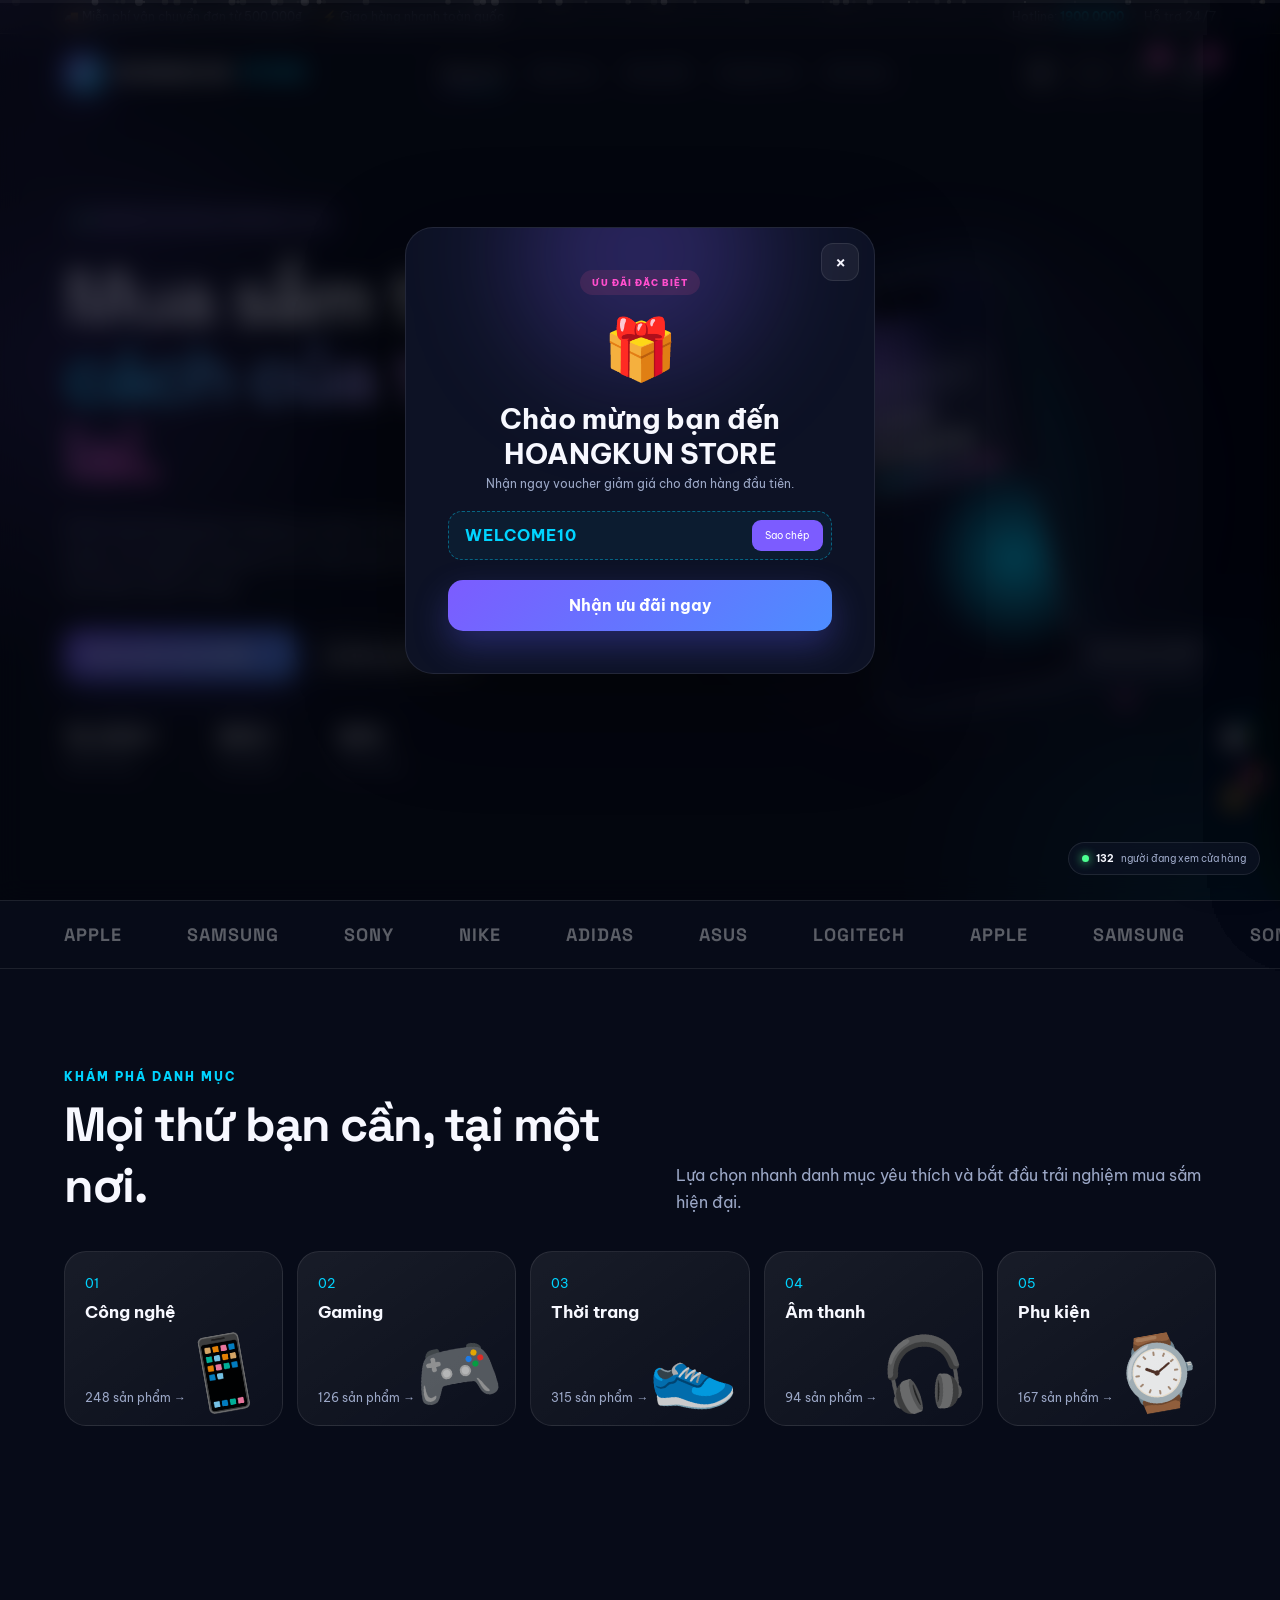
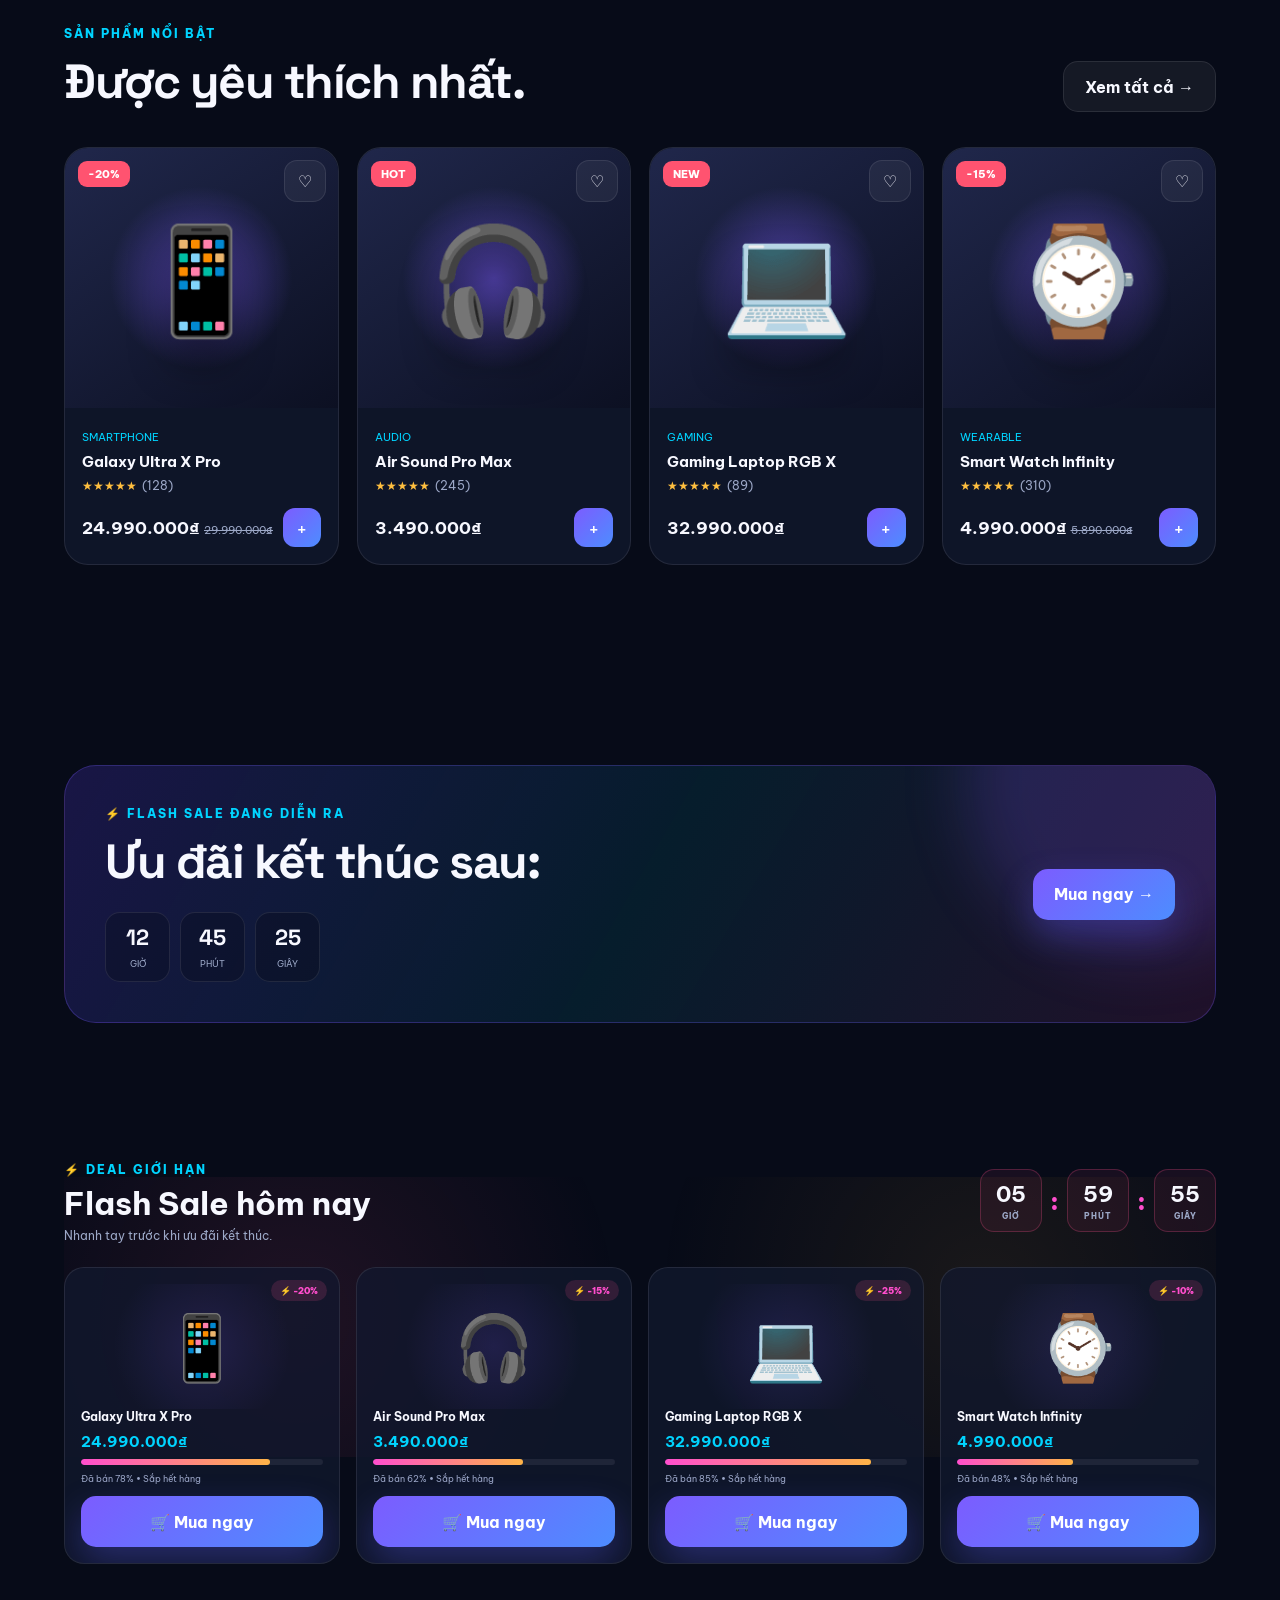
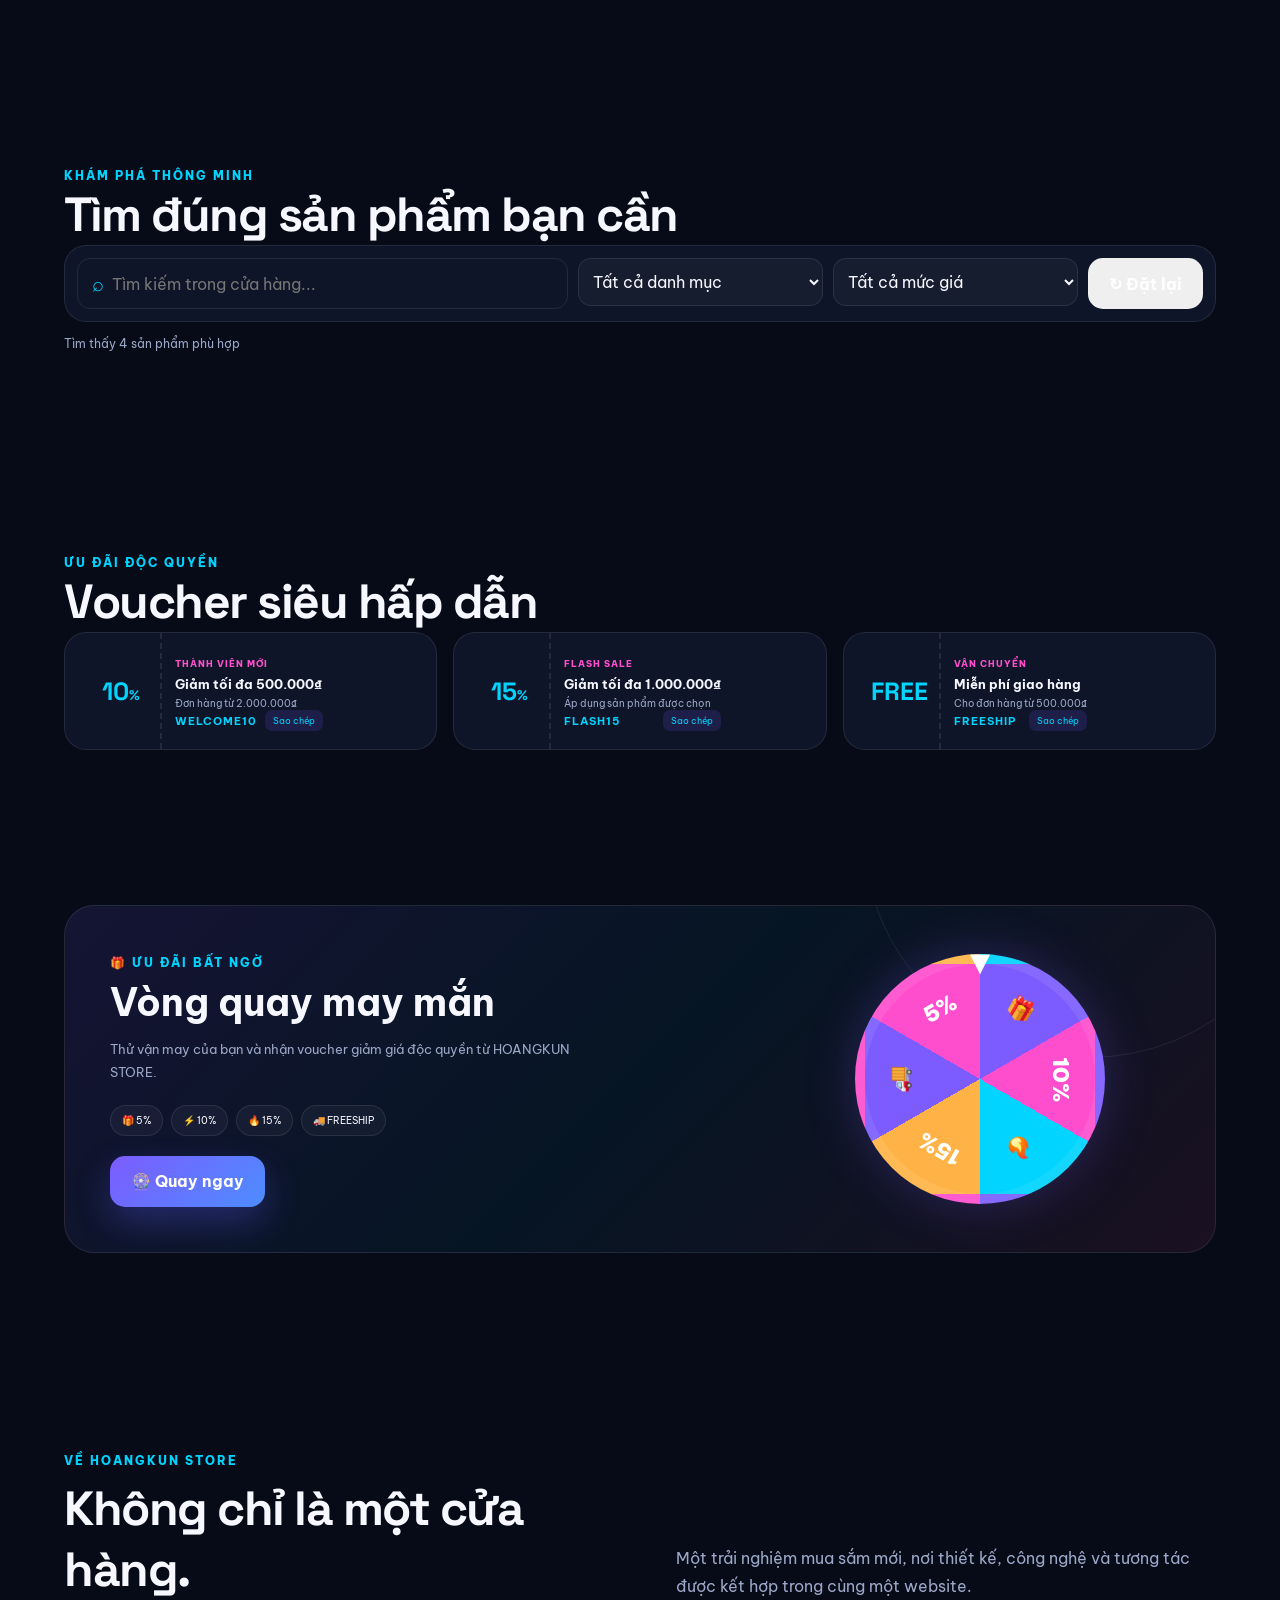
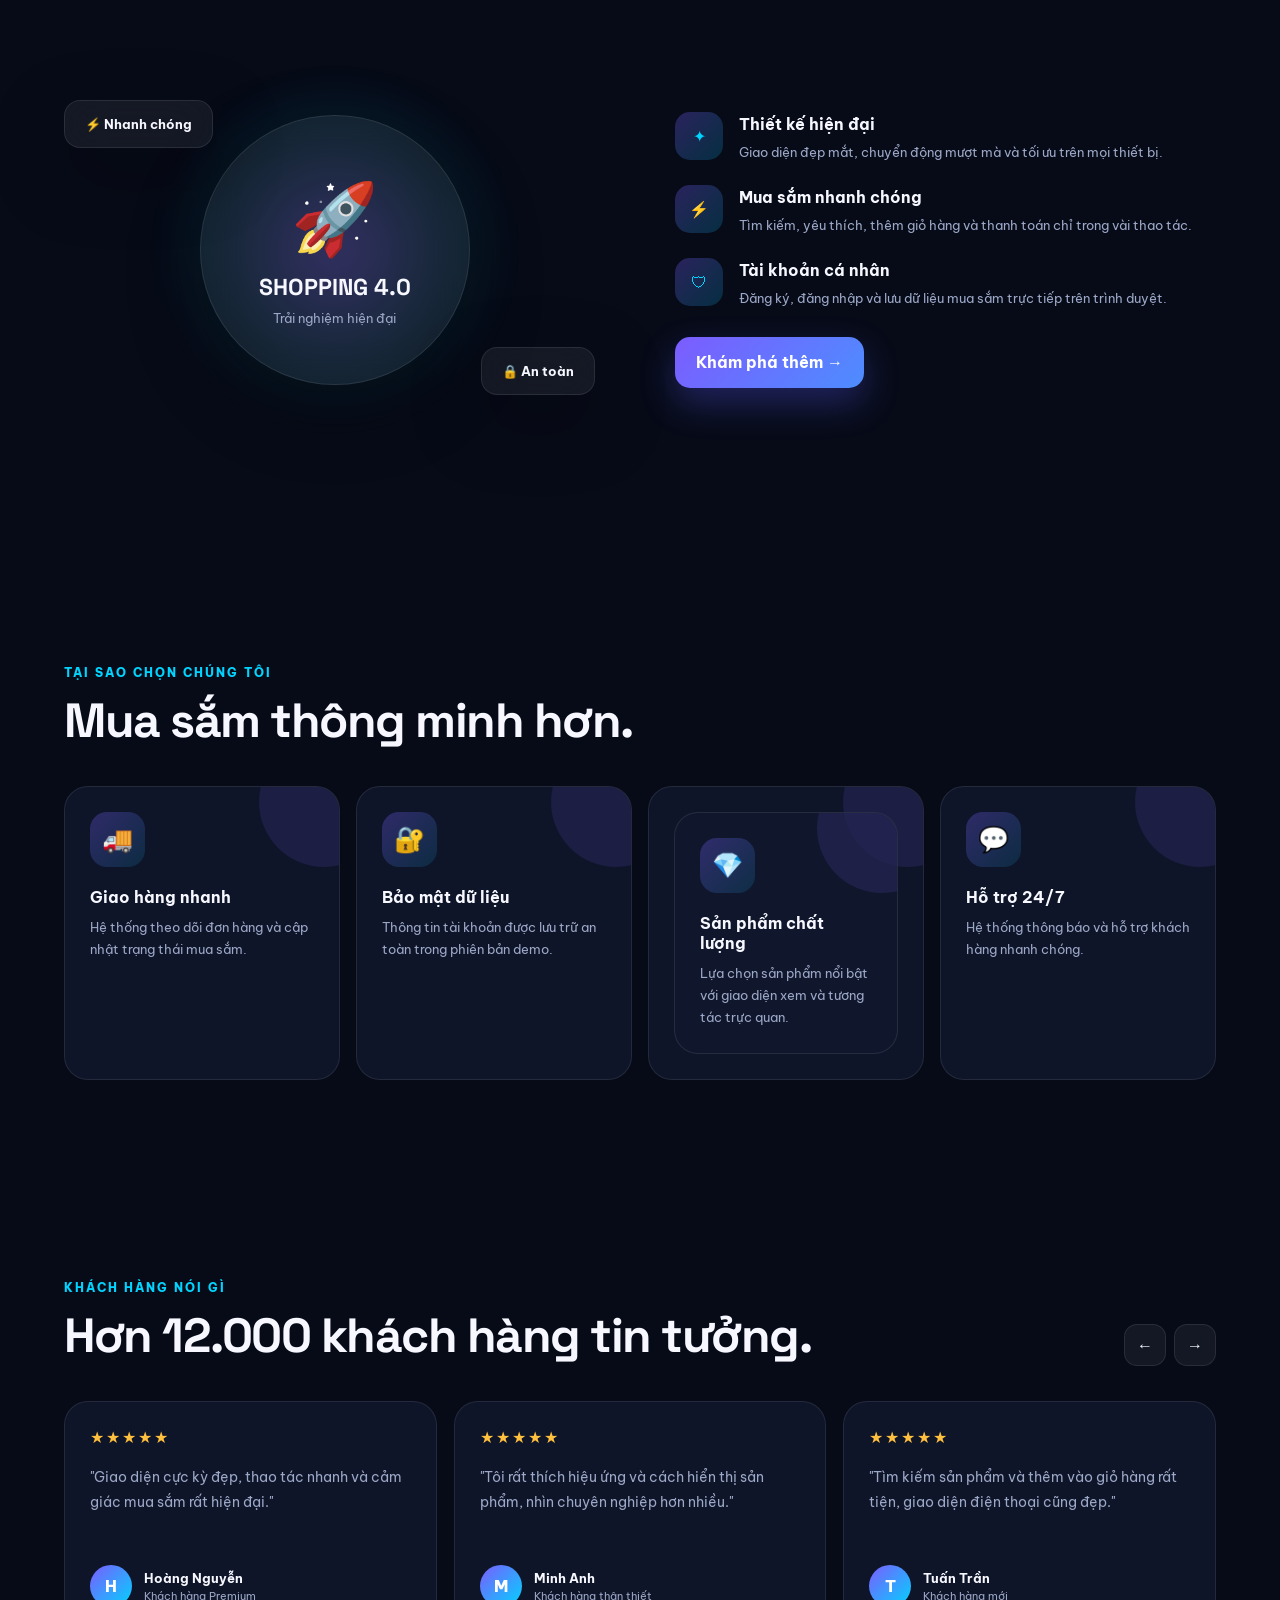
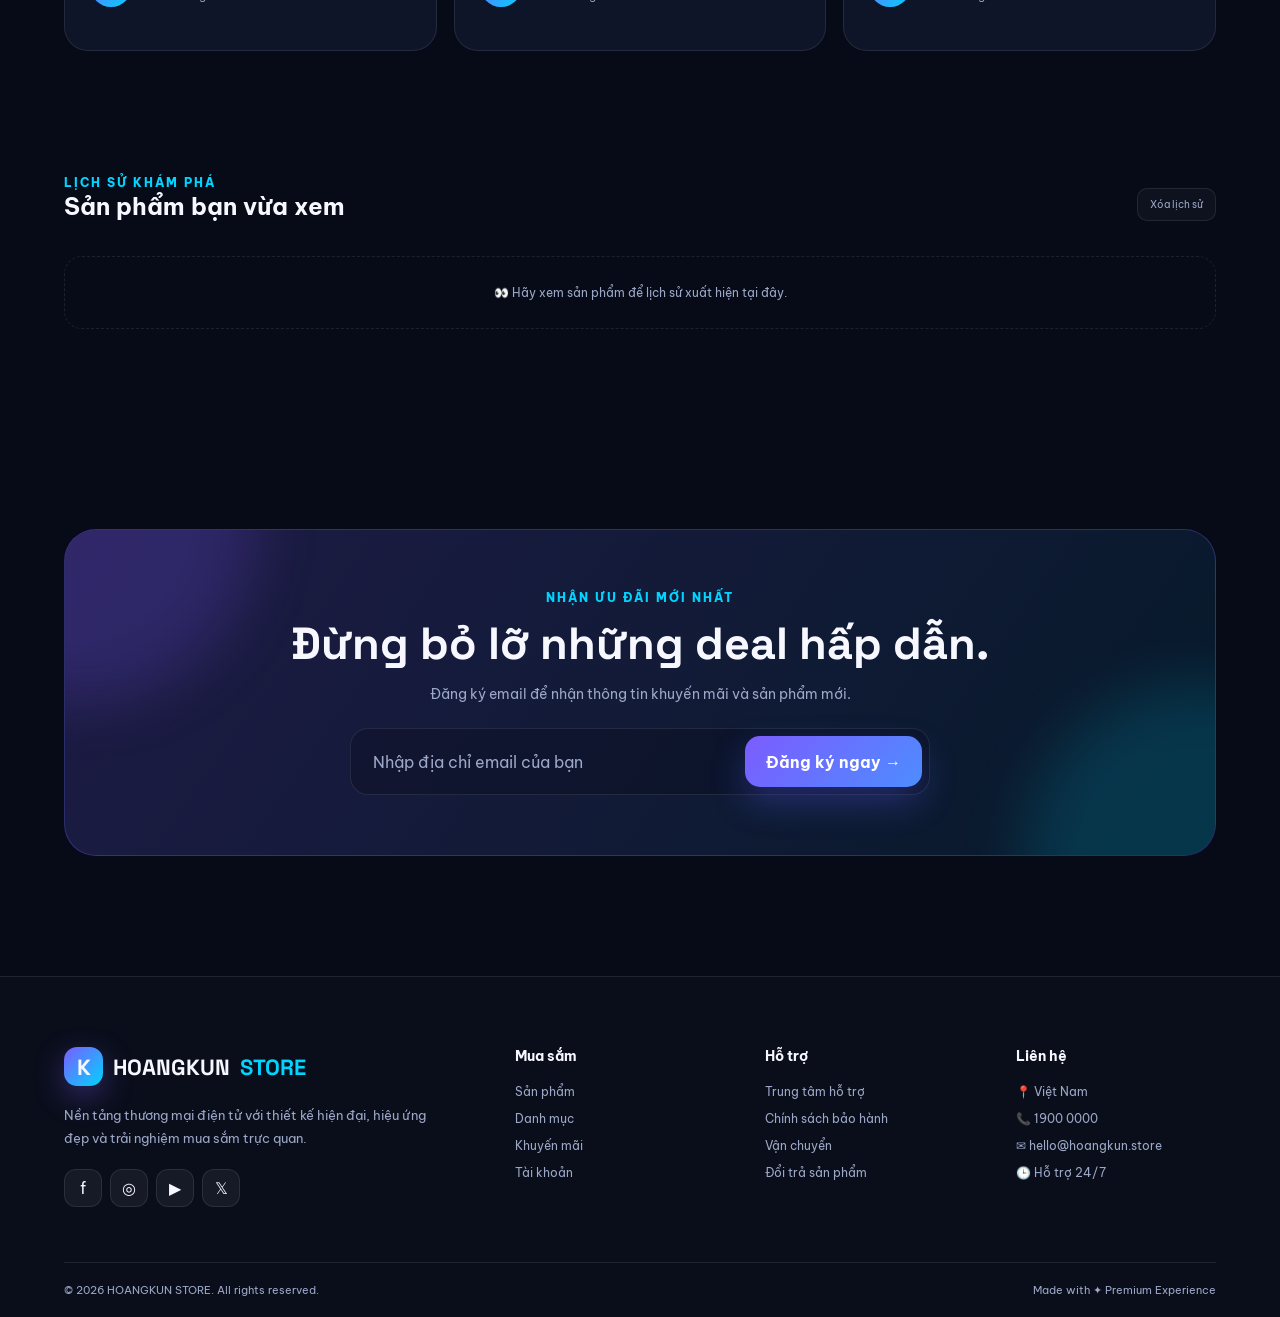
==== commit cf49708b: "Update index.html" ====
--- a/index.html
+++ b/index.html
@@ -151,8 +151,75 @@
             <button class="btn btn-dark" id="showAllProducts">Xem tất cả →</button>
         </div>
 
-        <!-- SẢN PHẨM SẼ ĐƯỢC RENDER VÀO ĐÂY BẰNG JAVASCRIPT -->
-        <div class="products" id="productGrid"></div>
+        <div class="products" id="productGrid">
+            <article class="product-card reveal" data-id="1" data-name="Galaxy Ultra X" data-price="24990000">
+                <div class="product-image">
+                    <span class="sale-tag">-20%</span>
+                    <button class="icon-btn product-heart">♡</button>
+                    <div class="product-art">📱</div>
+                </div>
+                <div class="product-info">
+                    <span class="product-category">SMARTPHONE</span>
+                    <h3 class="product-name">Galaxy Ultra X Pro</h3>
+                    <div class="rating">★★★★★ <em>(128)</em></div>
+                    <div class="product-bottom">
+                        <div class="price"><strong>24.990.000₫</strong><del>29.990.000₫</del></div>
+                        <button class="add-cart">+</button>
+                    </div>
+                </div>
+            </article>
+
+            <article class="product-card reveal" data-id="2" data-name="Tai nghe Air Sound Pro" data-price="3490000">
+                <div class="product-image">
+                    <span class="sale-tag">HOT</span>
+                    <button class="icon-btn product-heart">♡</button>
+                    <div class="product-art">🎧</div>
+                </div>
+                <div class="product-info">
+                    <span class="product-category">AUDIO</span>
+                    <h3 class="product-name">Air Sound Pro Max</h3>
+                    <div class="rating">★★★★★ <em>(245)</em></div>
+                    <div class="product-bottom">
+                        <div class="price"><strong>3.490.000₫</strong></div>
+                        <button class="add-cart">+</button>
+                    </div>
+                </div>
+            </article>
+
+            <article class="product-card reveal" data-id="3" data-name="Gaming Laptop RGB" data-price="32990000">
+                <div class="product-image">
+                    <span class="sale-tag">NEW</span>
+                    <button class="icon-btn product-heart">♡</button>
+                    <div class="product-art">💻</div>
+                </div>
+                <div class="product-info">
+                    <span class="product-category">GAMING</span>
+                    <h3 class="product-name">Gaming Laptop RGB X</h3>
+                    <div class="rating">★★★★★ <em>(89)</em></div>
+                    <div class="product-bottom">
+                        <div class="price"><strong>32.990.000₫</strong></div>
+                        <button class="add-cart">+</button>
+                    </div>
+                </div>
+            </article>
+
+            <article class="product-card reveal" data-id="4" data-name="Smart Watch Infinity" data-price="4990000">
+                <div class="product-image">
+                    <span class="sale-tag">-15%</span>
+                    <button class="icon-btn product-heart">♡</button>
+                    <div class="product-art">⌚</div>
+                </div>
+                <div class="product-info">
+                    <span class="product-category">WEARABLE</span>
+                    <h3 class="product-name">Smart Watch Infinity</h3>
+                    <div class="rating">★★★★★ <em>(310)</em></div>
+                    <div class="product-bottom">
+                        <div class="price"><strong>4.990.000₫</strong><del>5.890.000₫</del></div>
+                        <button class="add-cart">+</button>
+                    </div>
+                </div>
+            </article>
+        </div>
     </section>
 
     <!-- FLASH SALE BANNER -->
@@ -192,135 +259,44 @@
         <div class="flash-products" id="flashProducts"></div>
     </section>
 
-    <!-- ================= SMART DISCOVERY ================= -->
-    <section class="section smart-discovery" id="discover">
-        <div class="smart-bg">
-            <span class="smart-orb orb-1"></span>
-            <span class="smart-orb orb-2"></span>
-            <span class="smart-grid"></span>
-        </div>
-
-        <div class="smart-header reveal">
-            <div class="smart-title-wrap">
-                <div class="section-badge">
-                    <span class="badge-dot"></span>
-                    KHÁM PHÁ THÔNG MINH
-                </div>
-
-                <h2>Tìm đúng sản phẩm <span>bạn cần</span></h2>
-
-                <p>
-                    Khám phá những sản phẩm nổi bật với hệ thống tìm kiếm nhanh,
-                    bộ lọc thông minh và ưu đãi dành riêng cho bạn.
-                </p>
-            </div>
-
-            <div class="smart-stats">
-                <div class="smart-stat">
-                    <strong id="smartProductCount">04</strong>
-                    <span>Sản phẩm</span>
-                </div>
-                <div class="smart-stat">
-                    <strong>24/7</strong>
-                    <span>Hỗ trợ</span>
-                </div>
-                <div class="smart-stat">
-                    <strong>99%</strong>
-                    <span>Hài lòng</span>
-                </div>
-            </div>
-        </div>
-
-        <div class="smart-search-card reveal">
-            <div class="smart-search-top">
-                <div class="smart-search-icon">⌕</div>
-
-                <div class="smart-search-title">
-                    <b>Tìm kiếm sản phẩm</b>
-                    <span>Nhập tên sản phẩm hoặc chọn danh mục bên dưới</span>
-                </div>
-
-                <div class="smart-live-status">
-                    <span></span>
-                    Hệ thống đang hoạt động
-                </div>
-            </div>
-
-            <div class="smart-search-row">
-                <div class="smart-input-wrap">
-                    <span class="search-main-icon">⌕</span>
-                    <input
-                        type="text"
-                        id="smartSearchInput"
-                        placeholder="Bạn đang tìm kiếm sản phẩm gì?"
-                        autocomplete="off"
-                    >
-                    <button class="clear-smart-search" id="clearSmartSearch">×</button>
-
-                    <div class="smart-suggestions" id="smartSuggestions"></div>
-                </div>
-
-                <div class="smart-select-wrap">
-                    <span>▦</span>
-                    <select id="smartCategory">
-                        <option value="all">Tất cả danh mục</option>
-                        <option value="SMARTPHONE">Điện thoại</option>
-                        <option value="AUDIO">Âm thanh</option>
-                        <option value="GAMING">Gaming</option>
-                        <option value="WEARABLE">Thiết bị đeo</option>
-                        <option value="ACCESSORY">Phụ kiện</option>
-                        <option value="FASHION">Thời trang</option>
-                    </select>
-                </div>
-
-                <div class="smart-select-wrap price-select">
-                    <span>₫</span>
-                    <select id="smartPrice">
-                        <option value="all">Tất cả mức giá</option>
-                        <option value="under500">Dưới 500.000₫</option>
-                        <option value="500to1000">500.000₫ - 1.000.000₫</option>
-                        <option value="over1000">Trên 1.000.000₫</option>
-                    </select>
-                </div>
-
-                <button class="smart-search-btn" id="smartSearchBtn">
-                    <span>⌕</span>
-                    <b>Tìm kiếm</b>
-                </button>
-            </div>
-
-            <div class="smart-search-bottom">
-                <div class="smart-tags">
-                    <span>Gợi ý:</span>
-                    <button data-search="Gaming">Gaming</button>
-                    <button data-search="Premium">Premium</button>
-                    <button data-search="Tai nghe">Tai nghe</button>
-                    <button data-search="Bàn phím">Bàn phím</button>
-                </div>
-
-                <button class="smart-reset" id="smartReset">
-                    ↻ Đặt lại bộ lọc
-                </button>
-            </div>
-        </div>
-
-        <div class="smart-result-bar reveal">
-            <div class="result-info">
-                <div class="result-icon">✦</div>
-                <div>
-                    <b id="smartResultText">Khám phá sản phẩm dành cho bạn</b>
-                    <span id="smartResultSubtext">Sử dụng tìm kiếm để tìm sản phẩm nhanh hơn</span>
-                </div>
-            </div>
-
-            <div class="result-actions">
-                <span class="result-count">
-                    <b id="smartResultCount">0</b> sản phẩm
-                </span>
-                <button id="scrollToProductResults">
-                    Xem kết quả →
-                </button>
-            </div>
+    <!-- DISCOVER / FILTER -->
+    <section class="store-extra section" id="discover">
+        <div class="section-heading reveal">
+            <div>
+                <span class="eyebrow">KHÁM PHÁ THÔNG MINH</span>
+                <h2 class="section-title">Tìm đúng sản phẩm <span>bạn cần</span></h2>
+            </div>
+        </div>
+
+        <div class="filter-box reveal">
+            <div class="filter-search">
+                <span>⌕</span>
+                <input type="text" id="productFilterInput" placeholder="Tìm kiếm trong cửa hàng...">
+            </div>
+
+            <select id="categoryFilter">
+                <option value="all">Tất cả danh mục</option>
+                <option value="SMARTPHONE">Điện thoại</option>
+                <option value="AUDIO">Âm thanh</option>
+                <option value="GAMING">Gaming</option>
+                <option value="WEARABLE">Thiết bị đeo</option>
+                <option value="ACCESSORY">Phụ kiện</option>
+                <option value="FASHION">Thời trang</option>
+            </select>
+
+            <select id="priceFilter">
+                <option value="all">Tất cả mức giá</option>
+                <option value="under-2m">Dưới 2 triệu</option>
+                <option value="2m-5m">2 - 5 triệu</option>
+                <option value="5m-20m">5 - 20 triệu</option>
+                <option value="over-20m">Trên 20 triệu</option>
+            </select>
+
+            <button class="btn filter-reset" id="resetFilter">↻ Đặt lại</button>
+        </div>
+
+        <div class="filter-result-info reveal">
+            <span id="filterResultText">Đang hiển thị tất cả sản phẩm</span>
         </div>
     </section>
 
@@ -1058,7 +1034,6 @@
     </form>
 </div>
 
-<script src="product.js"></script>
 <script src="script.js"></script>
 </body>
 </html>
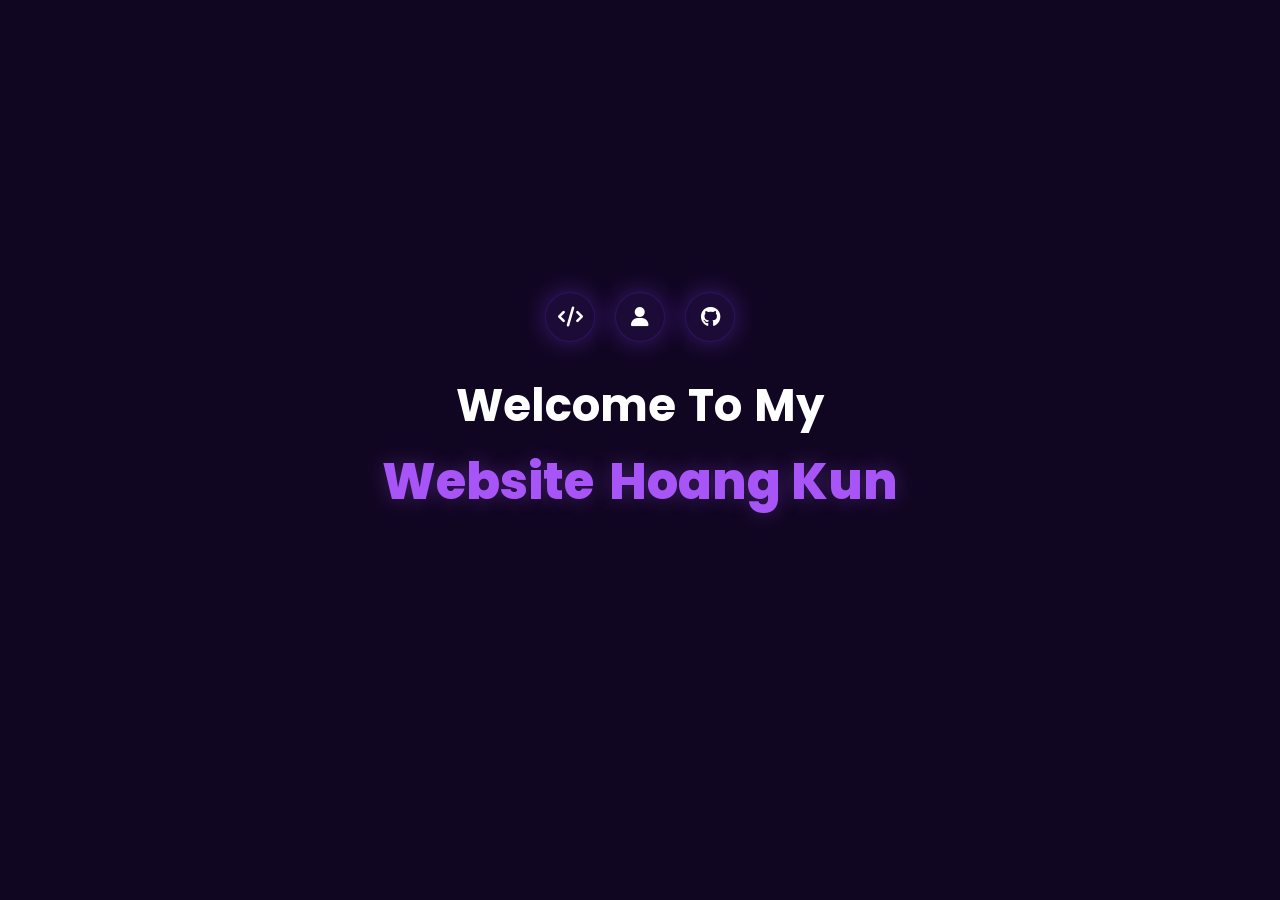
==== commit d87a8b88: "Update index.html" ====
--- a/index.html
+++ b/index.html
@@ -9,6 +9,13 @@
 <link rel="preconnect" href="https://fonts.gstatic.com" crossorigin>
 <link href="https://fonts.googleapis.com/css2?family=Be+Vietnam+Pro:wght@400;500;600;700;800;900&family=Space+Grotesk:wght@400;500;600;700&display=swap" rel="stylesheet">
 <link rel="stylesheet" href="style.css">
+    
+    <script>
+    if (sessionStorage.getItem("introDone") !== "true") {
+        window.location.replace("intro.html");
+    }
+</script>
+    
 </head>
 <body>
 
--- a/style.css
+++ b/style.css
@@ -42,43 +42,108 @@
     background:linear-gradient(var(--primary),var(--primary2));
     border-radius:20px;
 }
-#loader{
-    position:fixed;
-    inset:0;
-    z-index:99999;
-    display:flex;
-    align-items:center;
-    justify-content:center;
-    background:#060914;
-    transition:opacity .7s,visibility .7s;
-}
-#loader.hide{opacity:0;visibility:hidden}
-.loader-box{text-align:center}
-.loader-logo{
-    font:800 30px "Space Grotesk",sans-serif;
-    letter-spacing:2px;
-    margin-bottom:22px;
-}
-.loader-logo span{color:var(--primary2)}
-.loader-line{
-    width:230px;
-    height:5px;
-    overflow:hidden;
-    background:rgba(255,255,255,.08);
-    border-radius:20px;
-}
-.loader-line i{
-    display:block;
-    width:45%;
-    height:100%;
-    background:linear-gradient(90deg,var(--primary),var(--primary2),var(--pink));
-    border-radius:20px;
-    animation:load 1.2s infinite ease-in-out;
-}
-@keyframes load{
-    0%{transform:translateX(-120%)}
-    100%{transform:translateX(300%)}
-}
+/* ================= LOADING SCREEN PREMIUM ================= */
+#loader {
+    position: fixed;
+    inset: 0;
+    z-index: 99999;
+    display: flex;
+    align-items: center;
+    justify-content: center;
+    background: radial-gradient(circle at center, #12193b 0%, #060914 100%);
+    transition: opacity 0.7s ease, visibility 0.7s ease, transform 0.7s ease;
+}
+
+#loader.hide {
+    opacity: 0;
+    visibility: hidden;
+    transform: scale(1.05); /* Hiệu ứng zoom nhẹ khi biến mất */
+}
+
+.loader-box {
+    position: relative;
+    text-align: center;
+    z-index: 2;
+}
+
+/* Khối sáng nhấp nháy phía sau logo */
+.loader-box::before {
+    content: "";
+    position: absolute;
+    top: 50%;
+    left: 50%;
+    transform: translate(-50%, -50%);
+    width: 140px;
+    height: 140px;
+    background: radial-gradient(circle, rgba(0, 212, 255, 0.4), rgba(255, 78, 205, 0.2), transparent 70%);
+    border-radius: 50%;
+    filter: blur(20px);
+    animation: pulseGlow 2s infinite alternate;
+    z-index: -1;
+}
+
+@keyframes pulseGlow {
+    0% { transform: translate(-50%, -50%) scale(0.8); opacity: 0.5; }
+    100% { transform: translate(-50%, -50%) scale(1.6); opacity: 1; }
+}
+
+/* Chữ gradient chạy màu và bay lơ lửng */
+.loader-logo {
+    font: 800 36px "Space Grotesk", sans-serif;
+    letter-spacing: 3px;
+    margin-bottom: 25px;
+    background: linear-gradient(90deg, #7c5cff, #00d4ff, #ff4ecd, #ffbf3f, #7c5cff);
+    background-size: 300%;
+    -webkit-background-clip: text;
+    color: transparent;
+    animation: gradientText 3s linear infinite, floatLogo 3s ease-in-out infinite;
+    filter: drop-shadow(0 0 10px rgba(0,212,255,0.4));
+}
+
+.loader-logo span {
+    color: transparent; /* Giữ trong suốt để ăn theo gradient của logo */
+}
+
+@keyframes gradientText {
+    0% { background-position: 0% 50%; }
+    100% { background-position: 100% 50%; }
+}
+
+@keyframes floatLogo {
+    0%, 100% { transform: translateY(0); }
+    50% { transform: translateY(-8px); }
+}
+
+/* Thanh Loading RGB phát sáng */
+.loader-line {
+    position: relative;
+    width: 260px;
+    height: 6px;
+    margin: 0 auto;
+    overflow: hidden;
+    background: rgba(255, 255, 255, 0.05);
+    border-radius: 20px;
+    box-shadow: inset 0 0 5px rgba(0,0,0,0.5), 0 0 15px rgba(124,92,255,0.2);
+}
+
+.loader-line i {
+    display: block;
+    position: absolute;
+    top: 0;
+    left: 0;
+    width: 50%;
+    height: 100%;
+    background: linear-gradient(90deg, transparent, var(--primary2), var(--pink), transparent);
+    border-radius: 20px;
+    animation: loadLight 1.5s infinite ease-in-out;
+    box-shadow: 0 0 20px var(--primary2), 0 0 10px var(--pink);
+}
+
+@keyframes loadLight {
+    0% { left: -50%; }
+    100% { left: 100%; }
+}
+
 #particles{
     position:fixed;
     inset:0;
@@ -2185,7 +2250,7 @@
     align-items:center;
     justify-content:space-between;
     gap:8px;
-    margin:top:10px;
+    margin-top:10px;
 }
 .voucher-code b{
     color:var(--primary2);
@@ -3058,639 +3123,3 @@
     .preview-wheel{width:210px}
     .viewer-live{right:15px;bottom:85px}
 }
-
-/* ================= SMART DISCOVERY PREMIUM ================= */
-
-.smart-discovery {
-    position: relative;
-    padding: 80px 0 40px;
-    z-index: 1;
-}
-
-.smart-bg {
-    position: absolute;
-    inset: 0;
-    pointer-events: none;
-    overflow: hidden;
-    border-radius: 40px;
-    z-index: -1;
-}
-
-.smart-orb {
-    position: absolute;
-    border-radius: 50%;
-    filter: blur(80px);
-    opacity: .25;
-}
-
-.orb-1 {
-    width: 350px;
-    height: 350px;
-    top: -50px;
-    left: -100px;
-    background: var(--primary);
-}
-
-.orb-2 {
-    width: 300px;
-    height: 300px;
-    bottom: -50px;
-    right: -50px;
-    background: var(--primary2);
-}
-
-.smart-grid {
-    position: absolute;
-    inset: 0;
-    opacity: .2;
-    background-image:
-        linear-gradient(rgba(255,255,255,.05) 1px, transparent 1px),
-        linear-gradient(90deg, rgba(255,255,255,.05) 1px, transparent 1px);
-    background-size: 40px 40px;
-    mask-image: linear-gradient(to bottom, #000 10%, transparent 95%);
-    -webkit-mask-image: linear-gradient(to bottom, #000 10%, transparent 95%);
-}
-
-.smart-header,
-.smart-search-card,
-.smart-result-bar {
-    position: relative;
-    z-index: 2;
-}
-
-.smart-header {
-    display: flex;
-    align-items: flex-end;
-    justify-content: space-between;
-    gap: 30px;
-    margin-bottom: 30px;
-}
-
-.section-badge {
-    display: inline-flex;
-    align-items: center;
-    gap: 8px;
-    padding: 8px 14px;
-    border: 1px solid rgba(0,212,255,.2);
-    border-radius: 30px;
-    background: rgba(0,212,255,.08);
-    color: var(--primary2);
-    font-size: 10px;
-    font-weight: 800;
-    letter-spacing: 1.5px;
-    backdrop-filter: blur(10px);
-}
-
-.badge-dot {
-    width: 6px;
-    height: 6px;
-    border-radius: 50%;
-    background: var(--primary2);
-    box-shadow: 0 0 12px var(--primary2);
-    animation: smartPulse 1.5s infinite;
-}
-
-@keyframes smartPulse {
-    50% { opacity: .35; transform: scale(.65); }
-}
-
-.smart-title-wrap h2 {
-    margin: 16px 0 12px;
-    font-size: clamp(32px, 4vw, 46px);
-    line-height: 1.2;
-}
-
-.smart-title-wrap h2 span {
-    color: var(--primary2);
-    text-shadow: 0 0 30px rgba(0,212,255,.3);
-}
-
-.smart-title-wrap p {
-    max-width: 620px;
-    margin: 0;
-    color: var(--muted);
-    font-size: 13px;
-    line-height: 1.8;
-}
-
-.smart-stats {
-    display: flex;
-    gap: 10px;
-}
-
-.smart-stat {
-    min-width: 82px;
-    padding: 12px 14px;
-    border: 1px solid var(--border);
-    border-radius: 15px;
-    background: rgba(255,255,255,.025);
-    text-align: center;
-    backdrop-filter: blur(10px);
-}
-
-.smart-stat strong {
-    display: block;
-    color: var(--primary2);
-    font-size: 16px;
-}
-
-.smart-stat span {
-    display: block;
-    margin-top: 4px;
-    color: var(--muted);
-    font-size: 8px;
-}
-
-/* HIỆU ỨNG VIỀN RGB LẤP LÁNH CHO CARD */
-.smart-search-card {
-    position: relative;
-    padding: 24px;
-    border: 1px solid rgba(255,255,255,.1);
-    border-radius: 24px;
-    background: linear-gradient(135deg, rgba(30,35,60,.6), rgba(10,15,35,.8));
-    backdrop-filter: blur(20px);
-    -webkit-backdrop-filter: blur(20px);
-    box-shadow: 0 30px 60px rgba(0,0,0,.4);
-    z-index: 1;
-}
-
-.smart-search-card::before {
-    content: "";
-    position: absolute;
-    inset: -2px;
-    border-radius: 26px;
-    background: linear-gradient(90deg, #ff0000, #ff7300, #fffb00, #48ff00, #00ffd5, #002bff, #7a00ff, #ff00c8, #ff0000);
-    background-size: 200%;
-    z-index: -1;
-    opacity: 0;
-    transition: opacity 0.4s ease;
-}
-
-.smart-search-card:hover::before {
-    opacity: 1;
-    animation: rgbGlowing 3s linear infinite;
-}
-
-.smart-search-card::after {
-    content: "";
-    position: absolute;
-    inset: 0;
-    border-radius: 24px;
-    background: inherit;
-    z-index: -1;
-}
-
-@keyframes rgbGlowing {
-    100% { background-position: 200% 0; }
-}
-
-.smart-search-top {
-    display: flex;
-    align-items: center;
-    gap: 10px;
-    margin-bottom: 15px;
-    padding: 0 3px;
-}
-
-.smart-search-icon {
-    width: 36px;
-    height: 36px;
-    display: grid;
-    place-items: center;
-    border: 1px solid rgba(0,212,255,.15);
-    border-radius: 12px;
-    background: rgba(0,212,255,.07);
-    color: var(--primary2);
-    font-size: 23px;
-}
-
-.smart-search-title { flex: 1; }
-.smart-search-title b { display: block; font-size: 11px; }
-.smart-search-title span { display: block; margin-top: 3px; color: var(--muted); font-size: 9px; }
-
-.smart-live-status {
-    display: flex;
-    align-items: center;
-    gap: 6px;
-    color: #65e99b;
-    font-size: 9px;
-}
-
-.smart-live-status span {
-    width: 6px;
-    height: 6px;
-    border-radius: 50%;
-    background: #65e99b;
-    box-shadow: 0 0 10px #65e99b;
-    animation: smartPulse 1.4s infinite;
-}
-
-/* GRID THEO YÊU CẦU CỦA BẠN */
-.smart-search-row {
-    display: grid;
-    grid-template-columns: 2fr 1.2fr 1.2fr auto;
-    gap: 12px;
-}
-
-.smart-input-wrap,
-.smart-select-wrap {
-    position: relative;
-    display: flex;
-    align-items: center;
-    min-height: 56px;
-    border: 1px solid rgba(255,255,255,0.12);
-    border-radius: 16px;
-    background: rgba(0,0,0,.2);
-    transition: all 0.3s cubic-bezier(0.25, 0.8, 0.25, 1); /* Chuyển động mượt */
-}
-
-.smart-select-wrap::after {
-    content: "▼";
-    position: absolute;
-    right: 18px;
-    font-size: 10px;
-    color: var(--muted);
-    pointer-events: none;
-}
-
-/* HIỆU ỨNG PHÓNG TO KHI BẤM VÀO INPUT */
-.smart-input-wrap:focus-within {
-    transform: scale(1.03); /* Phóng to 3% */
-    border-color: var(--primary2);
-    box-shadow: 0 0 0 4px rgba(0,212,255,.15), 0 15px 30px rgba(0,0,0,.3);
-    background: rgba(0,0,0,.4);
-    z-index: 10;
-}
-
-.smart-select-wrap:focus-within {
-    border-color: var(--primary2);
-    box-shadow: 0 0 0 4px rgba(0,212,255,.15);
-    background: rgba(0,0,0,.4);
-}
-
-.search-main-icon {
-    margin-left: 15px;
-    color: var(--primary2);
-    font-size: 20px;
-}
-
-.smart-input-wrap input {
-    width: 100%;
-    height: 50px;
-    padding: 0 40px 0 10px;
-    border: 0;
-    outline: 0;
-    background: transparent;
-    font-family: inherit;
-    font-size: 14px;
-    color: #fff;
-}
-
-.clear-smart-search {
-    position: absolute;
-    right: 10px;
-    width: 25px;
-    height: 25px;
-    border: 0;
-    border-radius: 8px;
-    background: rgba(255,255,255,.06);
-    color: var(--muted);
-    font-size: 18px;
-    opacity: 0;
-    pointer-events: none;
-    transition: .2s;
-}
-
-.clear-smart-search.show {
-    opacity: 1;
-    pointer-events: auto;
-}
-
-.smart-select-wrap > span {
-    margin-left: 13px;
-    color: var(--primary2);
-    font-size: 13px;
-}
-
-.smart-select-wrap select {
-    width: 100%;
-    height: 50px;
-    padding: 0 30px 0 12px;
-    border: 0;
-    outline: 0;
-    background: transparent;
-    color: var(--text);
-    font-family: inherit;
-    font-size: 13px;
-    appearance: none;
-    -webkit-appearance: none;
-    cursor: pointer;
-}
-
-.smart-select-wrap option {
-    background: #11182a;
-    color: #fff;
-}
-
-.smart-search-btn {
-    min-width: 140px;
-    display: flex;
-    align-items: center;
-    justify-content: center;
-    gap: 8px;
-    padding: 0 22px;
-    border: 0;
-    border-radius: 16px;
-    background: linear-gradient(135deg, var(--primary), var(--primary2));
-    color: #fff;
-    cursor: pointer;
-    box-shadow: 0 10px 25px rgba(0,212,255,.25);
-    transition: .3s;
-}
-
-.smart-search-btn:hover {
-    transform: translateY(-2px);
-    box-shadow: 0 15px 30px rgba(0,212,255,.2);
-}
-
-.smart-search-btn span { font-size: 18px; margin: 0; }
-.smart-search-btn b { font-size: 13px; }
-
-.smart-search-bottom {
-    display: flex;
-    align-items: center;
-    justify-content: space-between;
-    gap: 15px;
-    margin-top: 14px;
-    padding: 0 4px;
-}
-
-.smart-tags {
-    display: flex;
-    align-items: center;
-    flex-wrap: wrap;
-    gap: 7px;
-}
-
-.smart-tags > span {
-    color: var(--muted);
-    font-size: 9px;
-}
-
-.smart-tags button {
-    padding: 6px 10px;
-    border: 1px solid var(--border);
-    border-radius: 20px;
-    background: rgba(255,255,255,.025);
-    color: var(--muted);
-    cursor: pointer;
-    font-family: inherit;
-    font-size: 9px;
-    transition: .25s;
-}
-
-.smart-tags button:hover {
-    border-color: rgba(0,212,255,.35);
-    background: rgba(0,212,255,.08);
-    color: var(--primary2);
-}
-
-.smart-reset {
-    border: 0;
-    background: transparent;
-    color: var(--primary2);
-    cursor: pointer;
-    font-family: inherit;
-    font-size: 10px;
-    white-space: nowrap;
-}
-
-.smart-result-bar {
-    display: flex;
-    align-items: center;
-    justify-content: space-between;
-    gap: 20px;
-    margin-top: 14px;
-    padding: 13px 16px;
-    border: 1px solid rgba(255,255,255,.06);
-    border-radius: 16px;
-    background: rgba(255,255,255,.018);
-}
-
-.result-info {
-    display: flex;
-    align-items: center;
-    gap: 10px;
-}
-
-.result-icon {
-    width: 34px;
-    height: 34px;
-    display: grid;
-    place-items: center;
-    border-radius: 11px;
-    background: rgba(124,92,255,.12);
-    color: #a897ff;
-}
-
-.result-info b,
-.result-info span { display: block; }
-.result-info b { font-size: 10px; }
-.result-info span { margin-top: 3px; color: var(--muted); font-size: 9px; }
-
-.result-actions {
-    display: flex;
-    align-items: center;
-    gap: 15px;
-}
-
-.result-count {
-    color: var(--muted);
-    font-size: 9px;
-}
-
-.result-count b { color: var(--primary2); }
-
-.result-actions button {
-    padding: 8px 12px;
-    border: 1px solid rgba(0,212,255,.15);
-    border-radius: 10px;
-    background: rgba(0,212,255,.05);
-    color: var(--primary2);
-    cursor: pointer;
-    font-family: inherit;
-    font-size: 9px;
-    transition: .25s;
-}
-
-.result-actions button:hover {
-    background: rgba(0,212,255,.12);
-    transform: translateX(2px);
-}
-
-.smart-suggestions {
-    position: absolute;
-    top: calc(100% + 7px);
-    left: 0;
-    right: 0;
-    z-index: 100;
-    display: none;
-    overflow: hidden;
-    border: 1px solid var(--border);
-    border-radius: 14px;
-    background: #11182a;
-    box-shadow: 0 20px 40px rgba(0,0,0,.35);
-}
-
-.smart-suggestions.show { display: block; }
-
-.smart-suggestion {
-    display: flex;
-    align-items: center;
-    gap: 10px;
-    padding: 11px 14px;
-    border-bottom: 1px solid rgba(255,255,255,.04);
-    cursor: pointer;
-    transition: .2s;
-}
-
-.smart-suggestion:last-child { border-bottom: 0; }
-
-.smart-suggestion:hover { background: rgba(0,212,255,.06); }
-
-.smart-suggestion-icon {
-    width: 28px;
-    height: 28px;
-    display: grid;
-    place-items: center;
-    border-radius: 8px;
-    background: rgba(124,92,255,.1);
-}
-
-.smart-suggestion div { min-width: 0; }
-
-.smart-suggestion b {
-    display: block;
-    overflow: hidden;
-    text-overflow: ellipsis;
-    white-space: nowrap;
-    font-size: 10px;
-}
-
-.smart-suggestion span {
-    display: block;
-    margin-top: 3px;
-    color: var(--muted);
-    font-size: 8px;
-}
-
-@media(max-width:950px){
-    .smart-header { align-items: flex-start; flex-direction: column; }
-    .smart-search-row { grid-template-columns: 1fr 1fr; }
-    .smart-input-wrap { grid-column: 1/-1; }
-    .smart-search-btn { min-height: 52px; }
-}
-
-@media(max-width:600px){
-    .smart-discovery { padding-top: 55px; }
-    .smart-title-wrap h2 { font-size: 30px; }
-    .smart-title-wrap p { font-size: 11px; }
-    .smart-stats { width: 100%; }
-    .smart-stat { flex: 1; }
-    .smart-search-card { padding: 13px; border-radius: 18px; }
-    .smart-live-status { display: none; }
-    .smart-search-row { grid-template-columns: 1fr; }
-    .smart-input-wrap { grid-column: auto; }
-    .smart-search-bottom, .smart-result-bar { align-items: flex-start; flex-direction: column; }
-    .smart-reset { padding: 0; }
-    .result-actions { width: 100%; justify-content: space-between; }
-} cái sản phẩm ko hiển thị bạn ơi , bạn test trên file của bạn trc đy r mới gửi tui nhe tui ko gởi ảnh đâu đó
-
-Tôi sẽ xoá hết sp cũ và xài file product.js thay thế cho sp cũ nên bạn sửa script sao cho nhận data bên file này nha 
-const products = [    {         id: 1,         name: "Galaxy Ultra X Pro",         price: 24990000,         oldPrice: 29990000,         category: "SMARTPHONE",         icon: "📱",        rating: "4.9",        reviews: "1.248 đánh giá",        description: "Thiết bị cao cấp với hiệu năng mạnh mẽ, thiết kế hiện đại và trải nghiệm sử dụng mượt mà.",        specs: ["Hiệu năng cao", "Màn hình Premium", "Camera AI", "Pin bền bỉ"]
-    },
-    { 
-        id: 2, 
-        name: "Air Sound Pro Max", 
-        price: 3490000, 
-        oldPrice: 0, 
-        category: "AUDIO", 
-        icon: "🎧",
-        rating: "4.8",
-        reviews: "856 đánh giá",
-        description: "Âm thanh sống động, thiết kế thoải mái và phù hợp cho giải trí mỗi ngày.",
-        specs: ["Âm thanh Hi-Fi", "Chống ồn", "Bluetooth", "Pin dài lâu"]
-    },
-    { 
-        id: 3, 
-        name: "Gaming Laptop RGB X", 
-        price: 32990000, 
-        oldPrice: 0, 
-        category: "GAMING", 
-        icon: "💻",
-        rating: "4.9",
-        reviews: "2.036 đánh giá",
-        description: "Laptop gaming mạnh mẽ dành cho chơi game, sáng tạo nội dung và công việc hiệu năng cao.",
-        specs: ["Gaming mạnh mẽ", "RGB", "Màn hình tốc độ cao", "Tản nhiệt tốt"]
-    },
-    { 
-        id: 4, 
-        name: "Smart Watch Infinity", 
-        price: 4990000, 
-        oldPrice: 5890000, 
-        category: "WEARABLE", 
-        icon: "⌚",
-        rating: "4.7",
-        reviews: "634 đánh giá",
-        description: "Thiết bị đeo thông minh giúp theo dõi hoạt động và hỗ trợ cuộc sống hiện đại.",
-        specs: ["Theo dõi sức khỏe", "Nhiều chế độ tập", "Thông báo thông minh", "Thiết kế hiện đại"]
-    },
-    { 
-        id: 5, 
-        name: "Mechanical Keyboard Pro", 
-        price: 2490000, 
-        oldPrice: 0,
-        category: "GAMING", 
-        icon: "⌨️",
-        rating: "4.8",
-        reviews: "500 đánh giá",
-        description: "Bàn phím cơ chuyên game, gõ êm, độ nhạy cao và đèn nền RGB ấn tượng.",
-        specs: ["Switch cơ học", "Led RGB", "Chống kẹt phím", "Gọn nhẹ"]
-    },
-    { 
-        id: 6, 
-        name: "Gaming Mouse Ultra", 
-        price: 1290000, 
-        oldPrice: 1590000,
-        category: "ACCESSORY", 
-        icon: "🖱️",
-        rating: "4.6",
-        reviews: "320 đánh giá",
-        description: "Chuột gaming siêu nhẹ, cảm biến quang học chính xác cao.",
-        specs: ["Cảm biến cao cấp", "Thiết kế Ergonomic", "DPI tùy chỉnh", "Siêu nhẹ"]
-    },
-    { 
-        id: 7, 
-        name: "Premium Sneaker X", 
-        price: 2990000, 
-        oldPrice: 3500000,
-        category: "FASHION", 
-        icon: "👟",
-        rating: "4.9",
-        reviews: "2.100 đánh giá",
-        description: "Giày thể thao cao cấp, êm ái, phù hợp cho mọi hoạt động ngoài trời.",
-        specs: ["Đế giảm chấn", "Vải thoáng khí", "Form ôm chân", "Chống trượt"]
-    },
-    { 
-        id: 8, 
-        name: "Portable Speaker Bass", 
-        price: 1890000, 
-        oldPrice: 0,
-        category: "AUDIO", 
-        icon: "🔊",
-        rating: "4.7",
-        reviews: "450 đánh giá",
-        description: "Loa di động với âm bass mạnh mẽ, chống nước và pin trâu.",
-        specs: ["Extra Bass", "Chống nước IP67", "Pin 12 tiếng", "Nhỏ gọn"]
-    }
-]; và cái list xem nhanh bên index thay vì bạn để số ở html thì hãy dùng vòng for và lấy số từ file script nha , list sản phảm tui sẽ xoá trong html mà tạo 1 the div và bạn viết script để thẻ div đó hiển thị sp nha
